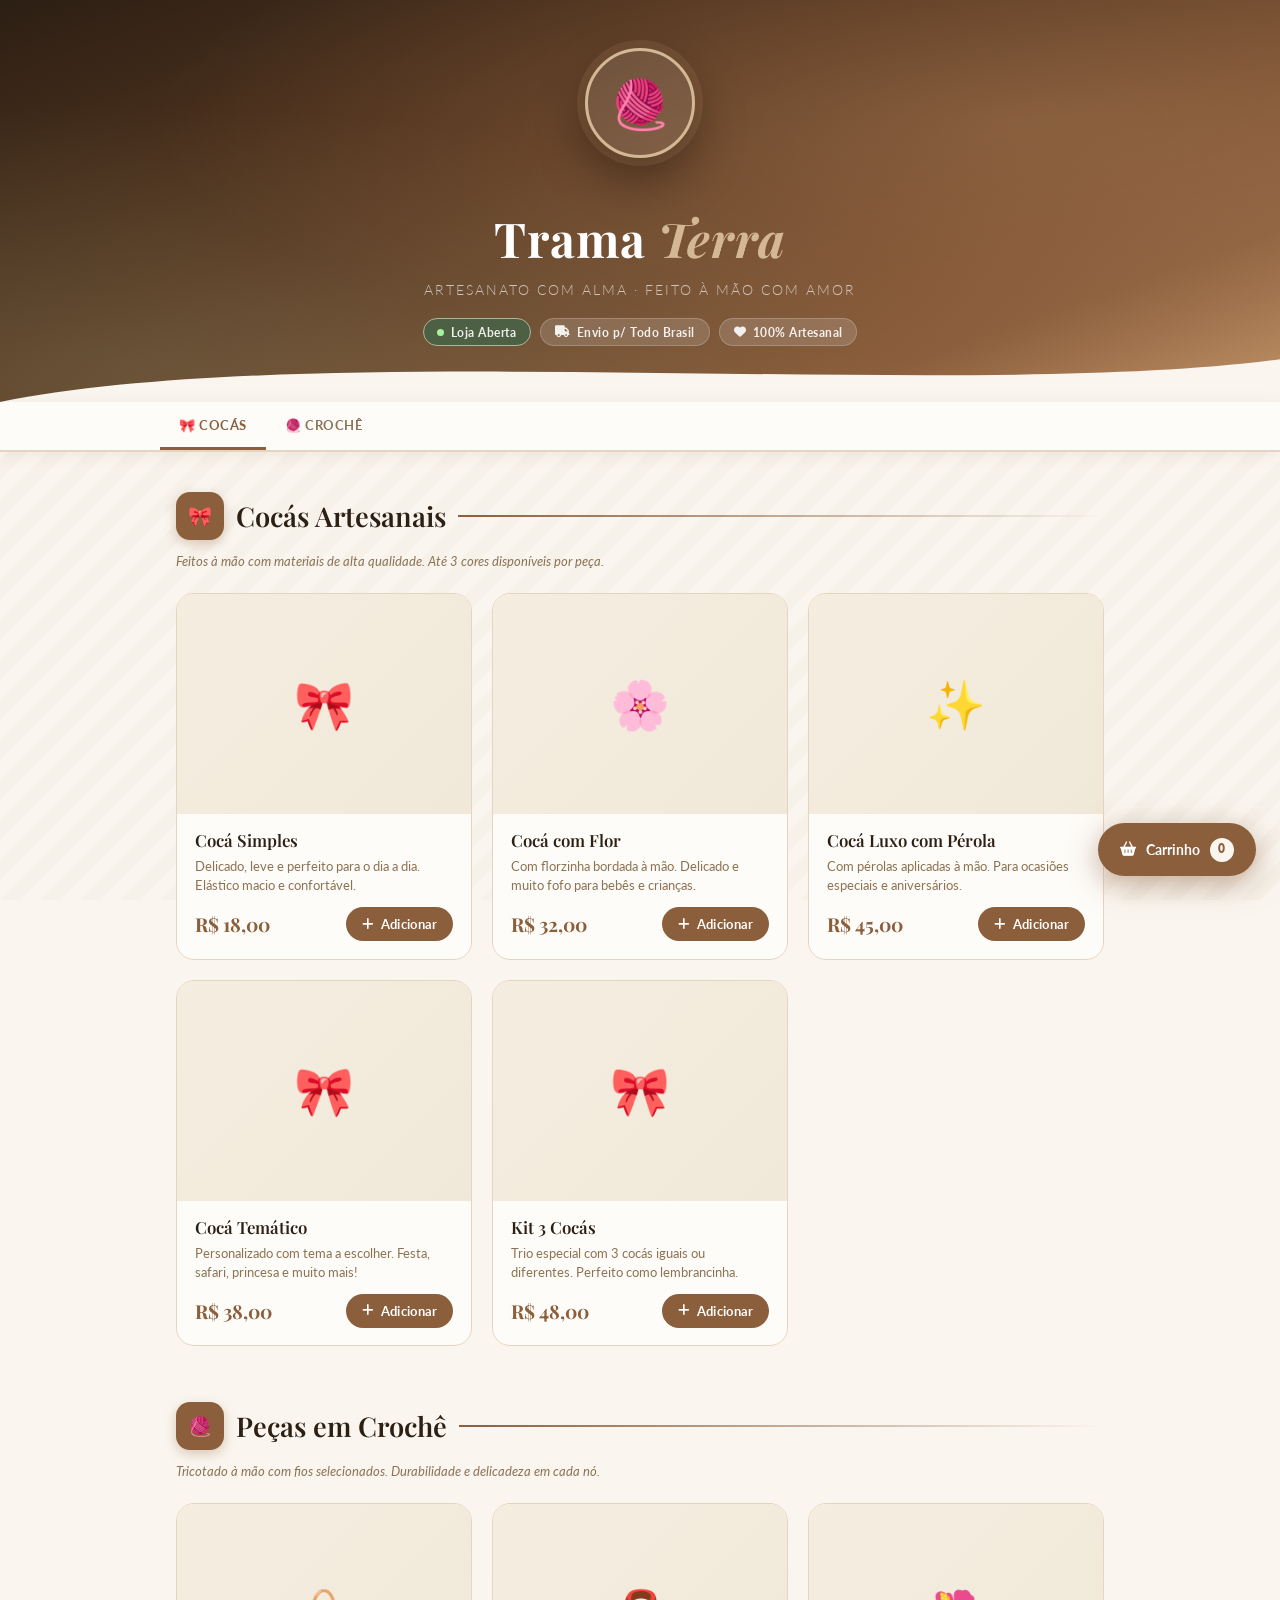
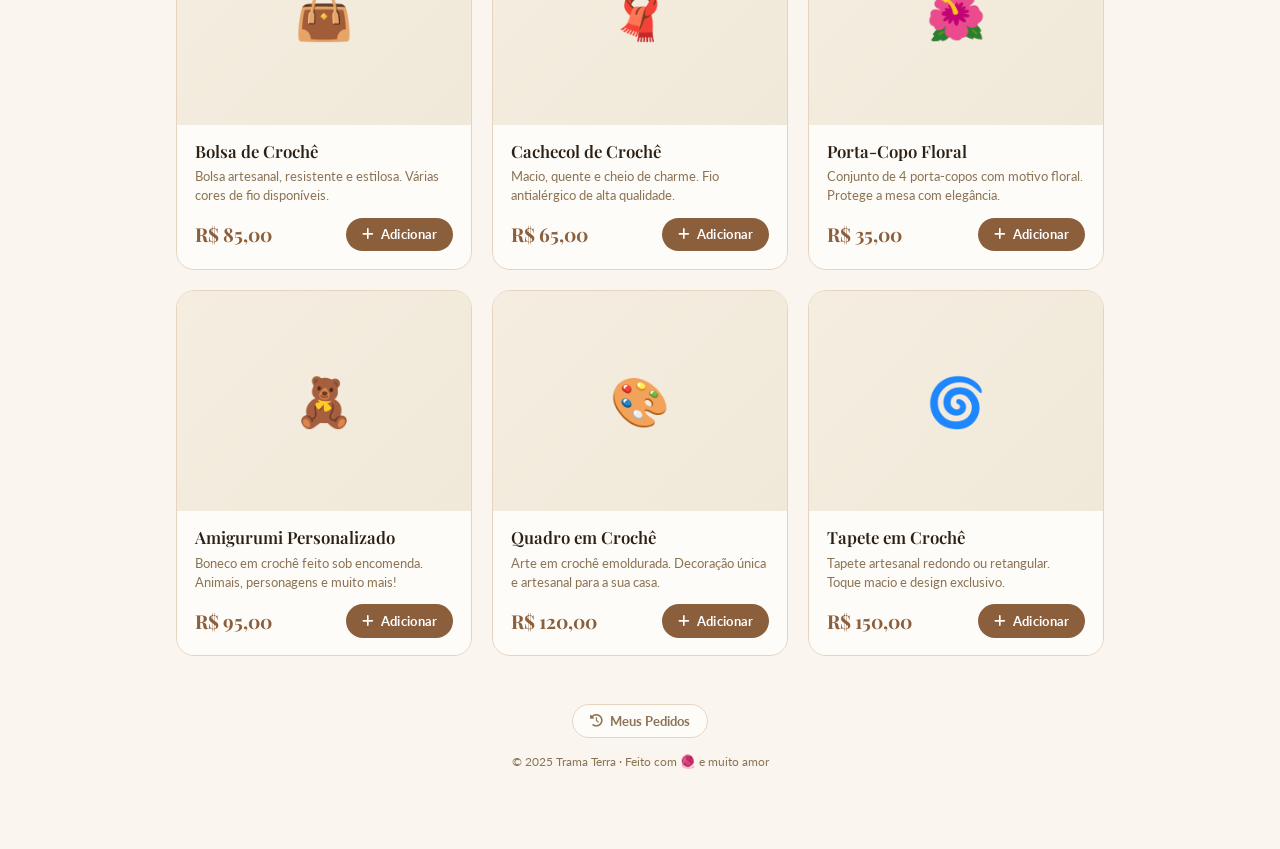
==== index.html @ af59723e "version 1.1" ====
<!doctype html>
<html lang="pt-BR">
  <head>
    <meta charset="UTF-8" />
    <meta name="viewport" content="width=device-width, initial-scale=1.0" />
    <title>Trama Terra – Artesanato com Alma</title>

    <!-- Ícones & Fontes -->
    <link rel="stylesheet" href="https://cdnjs.cloudflare.com/ajax/libs/font-awesome/6.0.0-beta3/css/all.min.css" crossorigin="anonymous" />
    <link rel="preconnect" href="https://fonts.googleapis.com" />
    <link rel="preconnect" href="https://fonts.gstatic.com" crossorigin />
    <link href="https://fonts.googleapis.com/css2?family=Playfair+Display:ital,wght@0,400;0,600;0,700;1,400&family=Lato:wght@300;400;700&display=swap" rel="stylesheet" />

    <!-- Estilos da loja -->
    <link rel="stylesheet" href="style.css" />
  </head>
  <body>

    <!-- ═══════════════ HEADER ═══════════════ -->
    <header class="site-header">
      <div class="header-inner">
        <div class="logo-wrap">🧶</div>
        <h1 class="header-title">Trama <span>Terra</span></h1>
        <p class="header-subtitle">Artesanato com Alma · Feito à Mão com Amor</p>
        <div class="header-badges">
          <span class="badge-pill open"><span class="status-dot"></span> Loja Aberta</span>
          <span class="badge-pill"><i class="fas fa-truck"></i> Envio p/ Todo Brasil</span>
          <span class="badge-pill"><i class="fas fa-heart"></i> 100% Artesanal</span>
        </div>
      </div>
    </header>

    <!-- ═══════════════ NAV DE CATEGORIAS ═══════════════ -->
    <nav class="cat-nav">
      <div class="cat-nav-inner">
        <button class="cat-tab active" onclick="scrollToSection('cocas')">🎀 Cocás</button>
        <button class="cat-tab"        onclick="scrollToSection('crochet')">🧶 Crochê</button>
      </div>
    </nav>

    <!-- ═══════════════ MENU PRINCIPAL ═══════════════ -->
    <main id="menu">

      <!-- ── COCÁS ARTESANAIS ── -->
      <section class="menu-section" id="cocas">
        <div class="section-header">
          <div class="section-icon">🎀</div>
          <h2 class="section-title">Cocás Artesanais</h2>
          <hr class="section-divider" />
        </div>
        <p class="section-desc">Feitos à mão com materiais de alta qualidade. Até 3 cores disponíveis por peça.</p>

        <div class="products-grid">

          <div class="product-card">
            <div class="product-img-placeholder">🎀</div>
            <div class="product-body">
              <h3 class="product-name">Cocá Simples</h3>
              <p class="product-desc">Delicado, leve e perfeito para o dia a dia. Elástico macio e confortável.</p>
              <div class="product-footer">
                <span class="product-price">R$ 18,00</span>
                <button class="add-btn add-td-cart-btn"
                  data-name="Cocá Simples" data-price="18.00"
                  data-colors='["Rosa","Azul Bebê","Lilás","Branco","Amarelo","Verde Menta","Coral","Pêssego"]'
                  data-max-colors="2">
                  <i class="fas fa-plus"></i> Adicionar
                </button>
              </div>
            </div>
          </div>

          <div class="product-card">
            <div class="product-img-placeholder">🌸</div>
            <div class="product-body">
              <h3 class="product-name">Cocá com Flor</h3>
              <p class="product-desc">Com florzinha bordada à mão. Delicado e muito fofo para bebês e crianças.</p>
              <div class="product-footer">
                <span class="product-price">R$ 32,00</span>
                <button class="add-btn add-td-cart-btn"
                  data-name="Cocá com Flor" data-price="32.00"
                  data-colors='["Rosa","Branco","Lilás","Azul Claro","Pêssego","Coral"]'
                  data-max-colors="2">
                  <i class="fas fa-plus"></i> Adicionar
                </button>
              </div>
            </div>
          </div>

          <div class="product-card">
            <div class="product-img-placeholder">✨</div>
            <div class="product-body">
              <h3 class="product-name">Cocá Luxo com Pérola</h3>
              <p class="product-desc">Com pérolas aplicadas à mão. Para ocasiões especiais e aniversários.</p>
              <div class="product-footer">
                <span class="product-price">R$ 45,00</span>
                <button class="add-btn add-td-cart-btn"
                  data-name="Cocá Luxo com Pérola" data-price="45.00"
                  data-colors='["Branco","Champagne","Rosa Antigo","Nude"]'
                  data-max-colors="1">
                  <i class="fas fa-plus"></i> Adicionar
                </button>
              </div>
            </div>
          </div>

          <div class="product-card">
            <div class="product-img-placeholder">🎀</div>
            <div class="product-body">
              <h3 class="product-name">Cocá Temático</h3>
              <p class="product-desc">Personalizado com tema a escolher. Festa, safari, princesa e muito mais!</p>
              <div class="product-footer">
                <span class="product-price">R$ 38,00</span>
                <button class="add-btn add-td-cart-btn"
                  data-name="Cocá Temático" data-price="38.00"
                  data-colors='["Rosa","Azul","Verde","Vermelho","Amarelo","Roxo"]'
                  data-max-colors="3">
                  <i class="fas fa-plus"></i> Adicionar
                </button>
              </div>
            </div>
          </div>

          <div class="product-card">
            <div class="product-img-placeholder">🎀</div>
            <div class="product-body">
              <h3 class="product-name">Kit 3 Cocás</h3>
              <p class="product-desc">Trio especial com 3 cocás iguais ou diferentes. Perfeito como lembrancinha.</p>
              <div class="product-footer">
                <span class="product-price">R$ 48,00</span>
                <button class="add-btn add-td-cart-btn"
                  data-name="Kit 3 Cocás" data-price="48.00"
                  data-colors='["Rosa","Azul Bebê","Lilás","Branco","Amarelo","Verde"]'
                  data-max-colors="3">
                  <i class="fas fa-plus"></i> Adicionar
                </button>
              </div>
            </div>
          </div>

        </div>
      </section>

      <!-- ── PEÇAS EM CROCHÊ ── -->
      <section class="menu-section" id="crochet">
        <div class="section-header">
          <div class="section-icon">🧶</div>
          <h2 class="section-title">Peças em Crochê</h2>
          <hr class="section-divider" />
        </div>
        <p class="section-desc">Tricotado à mão com fios selecionados. Durabilidade e delicadeza em cada nó.</p>

        <div class="products-grid">

          <div class="product-card">
            <div class="product-img-placeholder">👜</div>
            <div class="product-body">
              <h3 class="product-name">Bolsa de Crochê</h3>
              <p class="product-desc">Bolsa artesanal, resistente e estilosa. Várias cores de fio disponíveis.</p>
              <div class="product-footer">
                <span class="product-price">R$ 85,00</span>
                <button class="add-btn add-td-cart-btn"
                  data-name="Bolsa de Crochê" data-price="85.00"
                  data-colors='["Natural","Terracota","Azul Jeans","Preto","Branco","Caramelo"]'
                  data-max-colors="2">
                  <i class="fas fa-plus"></i> Adicionar
                </button>
              </div>
            </div>
          </div>

          <div class="product-card">
            <div class="product-img-placeholder">🧣</div>
            <div class="product-body">
              <h3 class="product-name">Cachecol de Crochê</h3>
              <p class="product-desc">Macio, quente e cheio de charme. Fio antialérgico de alta qualidade.</p>
              <div class="product-footer">
                <span class="product-price">R$ 65,00</span>
                <button class="add-btn add-td-cart-btn"
                  data-name="Cachecol de Crochê" data-price="65.00"
                  data-colors='["Cinza","Vinho","Caramelo","Azul Marinho","Creme","Verde Militar"]'
                  data-max-colors="2">
                  <i class="fas fa-plus"></i> Adicionar
                </button>
              </div>
            </div>
          </div>

          <div class="product-card">
            <div class="product-img-placeholder">🌺</div>
            <div class="product-body">
              <h3 class="product-name">Porta-Copo Floral</h3>
              <p class="product-desc">Conjunto de 4 porta-copos com motivo floral. Protege a mesa com elegância.</p>
              <div class="product-footer">
                <span class="product-price">R$ 35,00</span>
                <button class="add-btn add-td-cart-btn"
                  data-name="Porta-Copo Floral (jg 4)" data-price="35.00"
                  data-colors='["Branco","Creme","Rosa","Azul Claro","Verde Sage"]'
                  data-max-colors="2">
                  <i class="fas fa-plus"></i> Adicionar
                </button>
              </div>
            </div>
          </div>

          <div class="product-card">
            <div class="product-img-placeholder">🧸</div>
            <div class="product-body">
              <h3 class="product-name">Amigurumi Personalizado</h3>
              <p class="product-desc">Boneco em crochê feito sob encomenda. Animais, personagens e muito mais!</p>
              <div class="product-footer">
                <span class="product-price">R$ 95,00</span>
                <button class="add-btn add-td-cart-btn"
                  data-name="Amigurumi Personalizado" data-price="95.00"
                  data-colors='["Bege","Marrom","Cinza","Branco","Colorido","Rosa"]'
                  data-max-colors="3">
                  <i class="fas fa-plus"></i> Adicionar
                </button>
              </div>
            </div>
          </div>

          <div class="product-card">
            <div class="product-img-placeholder">🎨</div>
            <div class="product-body">
              <h3 class="product-name">Quadro em Crochê</h3>
              <p class="product-desc">Arte em crochê emoldurada. Decoração única e artesanal para a sua casa.</p>
              <div class="product-footer">
                <span class="product-price">R$ 120,00</span>
                <button class="add-btn add-td-cart-btn"
                  data-name="Quadro em Crochê" data-price="120.00"
                  data-colors='["Neutros","Terrosos","Azuis","Rosas","Colorido"]'
                  data-max-colors="3">
                  <i class="fas fa-plus"></i> Adicionar
                </button>
              </div>
            </div>
          </div>

          <div class="product-card">
            <div class="product-img-placeholder">🌀</div>
            <div class="product-body">
              <h3 class="product-name">Tapete em Crochê</h3>
              <p class="product-desc">Tapete artesanal redondo ou retangular. Toque macio e design exclusivo.</p>
              <div class="product-footer">
                <span class="product-price">R$ 150,00</span>
                <button class="add-btn add-td-cart-btn"
                  data-name="Tapete em Crochê" data-price="150.00"
                  data-colors='["Natural/Creme","Terracota/Creme","Preto/Branco","Azul/Branco","Rosa/Branco"]'
                  data-max-colors="2">
                  <i class="fas fa-plus"></i> Adicionar
                </button>
              </div>
            </div>
          </div>

        </div>
      </section>

    </main>

    <!-- ═══════════════ FOOTER ═══════════════ -->
    <footer class="site-footer">
      <button class="footer-history-btn" onclick="openHistoryModal()">
        <i class="fas fa-history"></i> Meus Pedidos
      </button>
      <br />
      <span>© 2025 Trama Terra · Feito com 🧶 e muito amor</span>
    </footer>

    <!-- ═══════════════ BOTÃO FLUTUANTE DO CARRINHO ═══════════════ -->
    <button class="cart-fab" id="cart-btn">
      <i class="fas fa-shopping-basket"></i>
      <span>Carrinho</span>
      <span class="cart-badge" id="cart-count">0</span>
    </button>

    <!-- ═══════════════ MODAL – SELEÇÃO DE CORES ═══════════════ -->
    <div class="modal-overlay" id="color-modal">
      <div class="modal-sheet" style="max-width:440px">
        <div class="modal-header">
          <h2 class="modal-title">Escolha as Cores</h2>
          <button class="modal-close" id="color-modal-close"><i class="fas fa-times"></i></button>
        </div>
        <div class="color-modal-body">
          <div class="color-product-preview">
            <span class="preview-icon" id="color-product-icon">🎀</span>
            <div>
              <div class="preview-name"  id="color-product-name">Produto</div>
              <div class="preview-price" id="color-product-price">R$ 0,00</div>
            </div>
          </div>
          <div class="color-section-label" id="color-max-label">Selecione até 1 cor</div>
          <div class="color-chips-wrap" id="color-chips"></div>
          <div class="color-selected-hint" id="color-selected-hint">Nenhuma cor selecionada</div>
          <div class="color-section-label" style="margin-top:0.5rem">Observações (opcional)</div>
          <textarea class="obs-textarea" id="color-obs"
            placeholder="Ex: Tamanho P, nome bordado, urgência, tema específico..."></textarea>
          <div class="color-modal-actions">
            <button class="btn-cancel" id="color-cancel-btn">Cancelar</button>
            <button class="btn-confirm" id="color-confirm-btn">
              <i class="fas fa-basket-shopping"></i> Adicionar
            </button>
          </div>
        </div>
      </div>
    </div>

    <!-- ═══════════════ MODAL – CARRINHO ═══════════════ -->
    <div class="modal-overlay" id="cart-modal">
      <div class="modal-sheet" style="max-width:520px">
        <div class="modal-header">
          <h2 class="modal-title">
            🧺 Meu Carrinho
            <span id="cart-count-modal" style="font-size:0.85rem;color:var(--text-muted);font-family:'Lato',sans-serif;">0 itens</span>
          </h2>
          <button class="modal-close" id="close-modal-btn"><i class="fas fa-times"></i></button>
        </div>
        <div class="cart-body">
          <div id="cart-items"></div>

          <div class="cart-total-row">
            <span class="cart-total-label">Total</span>
            <span class="cart-total-value" id="cart-total">R$ 0,00</span>
          </div>

          <!-- Dados do Cliente -->
          <div class="form-section">
            <div class="form-section-title">Seus Dados</div>
            <input type="text"  class="form-input" id="customer-name"  placeholder="Nome completo" />
            <p class="form-warn" id="customer-name-warn"><i class="fas fa-exclamation-circle"></i> Digite seu nome</p>
            <div class="form-row">
              <input type="tel"   class="form-input" id="customer-phone" placeholder="WhatsApp / Celular" style="margin-bottom:0" />
              <input type="email" class="form-input" id="customer-email" placeholder="E-mail"             style="margin-bottom:0" />
            </div>
            <p class="form-warn" id="customer-phone-warn"><i class="fas fa-exclamation-circle"></i> Digite seu WhatsApp</p>
          </div>

          <!-- Entrega -->
          <div class="form-section">
            <div class="form-section-title">Entrega</div>
            <div class="shipping-opts">
              <div class="ship-opt selected" id="ship-correios" onclick="selectShipping('correios')">
                <span class="ship-icon">📦</span>Correios
              </div>
              <div class="ship-opt" id="ship-motoboy" onclick="selectShipping('motoboy')">
                <span class="ship-icon">🛵</span>Motoboy Local
              </div>
              <div class="ship-opt" id="ship-retirada" onclick="selectShipping('retirada')">
                <span class="ship-icon">🏡</span>Retirar
              </div>
            </div>

            <div id="address-block">
              <input type="text" class="form-input" id="cep-input" placeholder="CEP (ex: 77000-000)"
                style="margin-bottom:0.5rem" oninput="formatCEP(this)" />
              <p class="form-warn" id="cep-warn"><i class="fas fa-exclamation-circle"></i> Digite seu CEP</p>
              <input type="text" class="form-input" id="address-street" placeholder="Rua / Avenida" style="margin-bottom:0.5rem" />
              <div class="form-row" style="margin-bottom:0.5rem">
                <input type="text" class="form-input" id="address-num"  placeholder="Número"      style="margin-bottom:0" />
                <input type="text" class="form-input" id="address-comp" placeholder="Complemento" style="margin-bottom:0" />
              </div>
              <input type="text" class="form-input" id="address-bairro" placeholder="Bairro" style="margin-bottom:0.5rem" />
              <div class="form-row">
                <input type="text" class="form-input" id="address-city"  placeholder="Cidade"      style="margin-bottom:0" />
                <input type="text" class="form-input" id="address-state" placeholder="Estado (UF)" style="margin-bottom:0" maxlength="2" />
              </div>
              <p class="form-warn" id="address-warn"><i class="fas fa-exclamation-circle"></i> Preencha o endereço completo</p>
            </div>
          </div>

          <!-- Pagamento -->
          <div class="form-section">
            <div class="form-section-title">Pagamento</div>
            <div class="pay-opts">
              <div class="pay-opt selected" id="btn-pix"      onclick="selectPayment('pix')">💠 Pix</div>
              <div class="pay-opt"          id="btn-cartao"   onclick="selectPayment('cartao')">💳 Cartão</div>
              <div class="pay-opt"          id="btn-deposito" onclick="selectPayment('deposito')">🏦 Depósito</div>
            </div>
            <div id="change-area" style="display:none">
              <input type="number" class="form-input" id="change-value" placeholder="Valor que vai pagar (para troco)" min="0" step="0.01" />
              <div class="change-info-msg" id="change-info"></div>
            </div>
          </div>

          <button class="checkout-btn" id="checkout-btn">
            <i class="fab fa-whatsapp" style="font-size:1.2rem"></i> Finalizar pelo WhatsApp
          </button>
        </div>
      </div>
    </div>

    <!-- ═══════════════ MODAL – HISTÓRICO DE PEDIDOS ═══════════════ -->
    <div class="modal-overlay" id="history-modal">
      <div class="modal-sheet" style="max-width:520px">
        <div class="modal-header">
          <h2 class="modal-title">📋 Meus Pedidos</h2>
          <button class="modal-close" id="history-modal-close"><i class="fas fa-times"></i></button>
        </div>
        <div class="history-body">
          <div id="history-list"></div>
          <button class="history-clear-btn" onclick="clearHistory()">
            <i class="fas fa-trash-alt"></i> Limpar Histórico
          </button>
        </div>
      </div>
    </div>

    <!-- Script da loja -->
    <script src="script.js"></script>
  </body>
</html>
---- style.css ----
/* ══════════════════════════════════════════════════════════════
   TRAMA TERRA – Artesanato com Alma
   style.css – Todos os estilos da loja
   ══════════════════════════════════════════════════════════════ */

/* ─── VARIÁVEIS ──────────────────────────────────────────────── */
:root {
  --terra: #8b5e3c;
  --terra-dark: #6b4328;
  --terra-light: #c4956a;
  --cream: #faf6ef;
  --cream-dark: #f0e8d8;
  --sage: #7a8c6e;
  --sage-light: #a8b89a;
  --moss: #4e6043;
  --sand: #d4b896;
  --warm-white: #fefcf8;
  --text: #2c1f14;
  --text-muted: #8b7355;
  --border: #e5d5c0;
  --surface: #fefcf8;
  --surface2: #f5ede0;
  --green: #4e6043;
  --green-dark: #3a4c30;
}

/* ─── RESET ───────────────────────────────────────────────────── */
*, *::before, *::after { box-sizing: border-box; }

body {
  font-family: "Lato", sans-serif;
  background: var(--cream);
  color: var(--text);
  margin: 0;
  padding: 0;
}

/* ─── TEXTURE OVERLAY ─────────────────────────────────────────── */
body::before {
  content: "";
  position: fixed;
  inset: 0;
  background-image: url("data:image/svg+xml,%3Csvg width='40' height='40' viewBox='0 0 40 40' xmlns='http://www.w3.org/2000/svg'%3E%3Cg fill='%238B5E3C' fill-opacity='0.03'%3E%3Cpath d='M0 40L40 0H20L0 20M40 40V20L20 40'/%3E%3C/g%3E%3C/svg%3E");
  pointer-events: none;
  z-index: 0;
}

/* ─── HEADER ──────────────────────────────────────────────────── */
.site-header {
  background: linear-gradient(160deg, #2c1f14 0%, #5a3820 40%, #8b5e3c 80%, #c4956a 100%);
  padding: 0;
  position: relative;
  overflow: hidden;
}
.site-header::before {
  content: "";
  position: absolute;
  inset: 0;
  background:
    radial-gradient(ellipse at 80% 30%, rgba(196, 149, 106, 0.3) 0%, transparent 60%),
    radial-gradient(ellipse at 10% 90%, rgba(122, 140, 110, 0.25) 0%, transparent 50%);
}
.site-header::after {
  content: "";
  position: absolute;
  bottom: 0;
  left: 0;
  right: 0;
  height: 60px;
  background: url("data:image/svg+xml,%3Csvg viewBox='0 0 1200 60' xmlns='http://www.w3.org/2000/svg'%3E%3Cpath d='M0,60 C300,0 900,60 1200,20 L1200,60 Z' fill='%23FAF6EF'/%3E%3C/svg%3E") no-repeat bottom;
  background-size: cover;
}
.header-inner {
  position: relative;
  z-index: 2;
  display: flex;
  flex-direction: column;
  align-items: center;
  justify-content: center;
  padding: 3rem 1.5rem 3.5rem;
  text-align: center;
}
.logo-wrap {
  width: 110px;
  height: 110px;
  border-radius: 50%;
  border: 3px solid var(--sand);
  background: rgba(255, 255, 255, 0.1);
  backdrop-filter: blur(4px);
  display: flex;
  align-items: center;
  justify-content: center;
  box-shadow: 0 0 0 8px rgba(196, 149, 106, 0.15), 0 20px 50px rgba(0, 0, 0, 0.4);
  margin-bottom: 1.5rem;
  font-size: 3rem;
  transition: transform 0.4s ease;
  cursor: default;
}
.logo-wrap:hover { transform: scale(1.06) rotate(-3deg); }

.header-title {
  font-family: "Playfair Display", serif;
  font-size: 3rem;
  font-weight: 700;
  color: #fff;
  letter-spacing: 1px;
  line-height: 1;
  margin-bottom: 0.4rem;
}
.header-title span { color: var(--sand); font-style: italic; }

.header-subtitle {
  color: rgba(255, 255, 255, 0.65);
  font-size: 0.85rem;
  font-weight: 300;
  letter-spacing: 2px;
  text-transform: uppercase;
  margin-bottom: 1.25rem;
}
.header-badges { display: flex; gap: 0.6rem; flex-wrap: wrap; justify-content: center; }
.badge-pill {
  display: inline-flex;
  align-items: center;
  gap: 0.4rem;
  padding: 0.35rem 0.85rem;
  border-radius: 999px;
  font-size: 0.75rem;
  font-weight: 700;
  letter-spacing: 0.5px;
  background: rgba(255, 255, 255, 0.15);
  color: rgba(255, 255, 255, 0.9);
  border: 1px solid rgba(255, 255, 255, 0.2);
  backdrop-filter: blur(4px);
}
.badge-pill.open { background: var(--moss); border-color: var(--sage-light); }
.status-dot {
  width: 7px; height: 7px;
  border-radius: 50%;
  background: #a8f0a0;
  animation: pulse 1.5s infinite;
}
@keyframes pulse {
  0%, 100% { opacity: 1; transform: scale(1); }
  50% { opacity: 0.5; transform: scale(1.4); }
}

/* ─── CATEGORY NAV ────────────────────────────────────────────── */
.cat-nav {
  background: var(--surface);
  position: sticky;
  top: 0;
  z-index: 30;
  border-bottom: 2px solid var(--border);
  box-shadow: 0 2px 16px rgba(139, 94, 60, 0.1);
}
.cat-nav-inner {
  display: flex;
  gap: 0;
  max-width: 960px;
  margin: 0 auto;
  overflow-x: auto;
  scrollbar-width: none;
}
.cat-nav-inner::-webkit-scrollbar { display: none; }
.cat-tab {
  flex-shrink: 0;
  padding: 0.9rem 1.2rem;
  border: none;
  background: none;
  cursor: pointer;
  font-family: "Lato", sans-serif;
  font-size: 0.82rem;
  font-weight: 700;
  color: var(--text-muted);
  display: flex;
  align-items: center;
  gap: 0.4rem;
  border-bottom: 3px solid transparent;
  transition: all 0.2s;
  white-space: nowrap;
  letter-spacing: 0.5px;
  text-transform: uppercase;
}
.cat-tab:hover { color: var(--terra); }
.cat-tab.active { color: var(--terra); border-bottom-color: var(--terra); }

/* ─── MENU SECTIONS ───────────────────────────────────────────── */
.menu-section {
  padding: 2.5rem 1rem 1rem;
  max-width: 960px;
  margin: 0 auto;
  position: relative;
  z-index: 1;
}
.section-header {
  display: flex;
  align-items: center;
  gap: 0.75rem;
  margin-bottom: 2rem;
}
.section-icon {
  width: 48px; height: 48px;
  border-radius: 14px;
  background: var(--terra);
  color: #fff;
  display: flex;
  align-items: center;
  justify-content: center;
  font-size: 1.2rem;
  flex-shrink: 0;
  box-shadow: 0 4px 12px rgba(139, 94, 60, 0.3);
}
.section-title {
  font-family: "Playfair Display", serif;
  font-size: 1.7rem;
  font-weight: 600;
  color: var(--text);
  margin: 0;
}
.section-divider {
  flex: 1;
  height: 2px;
  background: linear-gradient(to right, var(--terra), transparent);
  border: none;
  margin: 0;
}

/* ─── PRODUCT GRID ────────────────────────────────────────────── */
.products-grid {
  display: grid;
  grid-template-columns: 1fr;
  gap: 1.25rem;
}
@media (min-width: 600px) {
  .products-grid { grid-template-columns: repeat(2, 1fr); }
}
@media (min-width: 900px) {
  .products-grid { grid-template-columns: repeat(3, 1fr); }
}

/* ─── PRODUCT CARD ────────────────────────────────────────────── */
.product-card {
  background: var(--surface);
  border-radius: 18px;
  overflow: hidden;
  border: 1.5px solid var(--border);
  transition: all 0.3s cubic-bezier(0.34, 1.56, 0.64, 1);
  position: relative;
}
.product-card:hover {
  transform: translateY(-4px);
  box-shadow: 0 16px 40px rgba(139, 94, 60, 0.15);
  border-color: var(--terra-light);
}
.product-img {
  width: 100%;
  aspect-ratio: 4/3;
  object-fit: cover;
  display: block;
  background: var(--surface2);
}
.product-img-placeholder {
  width: 100%;
  aspect-ratio: 4/3;
  background: linear-gradient(135deg, var(--surface2) 0%, var(--cream-dark) 100%);
  display: flex;
  align-items: center;
  justify-content: center;
  font-size: 3rem;
  color: var(--sand);
}
.product-body { padding: 1rem 1.1rem 1.1rem; }
.product-name {
  font-family: "Playfair Display", serif;
  font-size: 1.05rem;
  font-weight: 600;
  color: var(--text);
  margin: 0 0 0.3rem;
  line-height: 1.3;
}
.product-desc {
  font-size: 0.8rem;
  color: var(--text-muted);
  margin: 0 0 0.75rem;
  line-height: 1.5;
}
.product-footer {
  display: flex;
  align-items: center;
  justify-content: space-between;
  gap: 0.5rem;
  margin-top: 0.5rem;
}
.product-price {
  font-family: "Playfair Display", serif;
  font-size: 1.2rem;
  font-weight: 700;
  color: var(--terra);
}
.add-btn {
  display: flex;
  align-items: center;
  gap: 0.4rem;
  padding: 0.55rem 1rem;
  background: var(--terra);
  color: #fff;
  border: none;
  border-radius: 999px;
  font-family: "Lato", sans-serif;
  font-size: 0.82rem;
  font-weight: 700;
  cursor: pointer;
  transition: all 0.2s;
  letter-spacing: 0.3px;
}
.add-btn:hover { background: var(--terra-dark); transform: scale(1.05); }
.add-btn:active { transform: scale(0.97); }

/* ─── FLOATING CART ───────────────────────────────────────────── */
.cart-fab {
  position: fixed;
  bottom: 1.5rem;
  right: 1.5rem;
  z-index: 40;
  background: var(--terra);
  color: #fff;
  border: none;
  border-radius: 999px;
  padding: 0.9rem 1.4rem;
  display: flex;
  align-items: center;
  gap: 0.6rem;
  font-family: "Lato", sans-serif;
  font-size: 0.9rem;
  font-weight: 700;
  cursor: pointer;
  box-shadow: 0 8px 30px rgba(139, 94, 60, 0.5);
  transition: all 0.25s;
}
.cart-fab:hover {
  background: var(--terra-dark);
  transform: translateY(-2px);
  box-shadow: 0 12px 36px rgba(139, 94, 60, 0.6);
}
.cart-fab .cart-badge {
  background: var(--cream);
  color: var(--terra);
  border-radius: 50%;
  width: 24px; height: 24px;
  display: flex;
  align-items: center;
  justify-content: center;
  font-size: 0.78rem;
  font-weight: 800;
  line-height: 1;
}
.cart-fab.bounce { animation: cartBounce 0.4s ease; }
@keyframes cartBounce {
  0%, 100% { transform: translateY(0); }
  40% { transform: translateY(-10px); }
}

/* ─── MODAL BASE ──────────────────────────────────────────────── */
.modal-overlay {
  display: none;
  position: fixed;
  inset: 0;
  background: rgba(44, 31, 20, 0.7);
  backdrop-filter: blur(4px);
  z-index: 50;
  align-items: flex-end;
  justify-content: center;
  padding: 0;
}
.modal-overlay.active { display: flex; }
@media (min-width: 600px) {
  .modal-overlay { align-items: center; padding: 1rem; }
}
.modal-sheet {
  background: var(--surface);
  border-radius: 24px 24px 0 0;
  width: 100%;
  max-height: 92vh;
  overflow-y: auto;
  scrollbar-width: thin;
  scrollbar-color: var(--border) transparent;
}
@media (min-width: 600px) {
  .modal-sheet { border-radius: 24px; max-width: 480px; max-height: 90vh; }
}
.modal-sheet::-webkit-scrollbar { width: 5px; }
.modal-sheet::-webkit-scrollbar-thumb { background: var(--border); border-radius: 3px; }

.modal-header {
  display: flex;
  align-items: center;
  justify-content: space-between;
  padding: 1.25rem 1.5rem 1rem;
  border-bottom: 1.5px solid var(--border);
  position: sticky;
  top: 0;
  background: var(--surface);
  z-index: 2;
}
.modal-title {
  font-family: "Playfair Display", serif;
  font-size: 1.2rem;
  font-weight: 600;
  color: var(--text);
  margin: 0;
}
.modal-close {
  width: 36px; height: 36px;
  border-radius: 50%;
  background: var(--surface2);
  border: none;
  cursor: pointer;
  display: flex;
  align-items: center;
  justify-content: center;
  color: var(--text-muted);
  font-size: 1rem;
  transition: all 0.2s;
}
.modal-close:hover { background: var(--border); color: var(--text); }

/* ─── COLOR MODAL ─────────────────────────────────────────────── */
.color-modal-body { padding: 1.5rem; }
.color-product-preview {
  background: var(--surface2);
  border-radius: 14px;
  padding: 1rem 1.25rem;
  margin-bottom: 1.5rem;
  display: flex;
  align-items: center;
  gap: 0.75rem;
  border: 1.5px solid var(--border);
}
.color-product-preview .preview-icon { font-size: 2rem; }
.color-product-preview .preview-name {
  font-family: "Playfair Display", serif;
  font-size: 1rem;
  font-weight: 600;
  color: var(--text);
}
.color-product-preview .preview-price { font-size: 0.85rem; color: var(--text-muted); }
.color-section-label {
  font-size: 0.78rem;
  font-weight: 700;
  text-transform: uppercase;
  letter-spacing: 0.8px;
  color: var(--text-muted);
  margin-bottom: 0.75rem;
}
.color-chips-wrap { display: flex; flex-wrap: wrap; gap: 0.5rem; margin-bottom: 0.75rem; }
.color-chip {
  display: inline-flex;
  align-items: center;
  gap: 0.4rem;
  padding: 0.4rem 0.85rem;
  border-radius: 999px;
  border: 2px solid var(--border);
  background: var(--surface);
  cursor: pointer;
  font-size: 0.8rem;
  font-weight: 700;
  color: var(--text-muted);
  transition: all 0.18s;
}
.color-chip .chip-dot {
  width: 12px; height: 12px;
  border-radius: 50%;
  border: 1.5px solid rgba(0,0,0,0.12);
  flex-shrink: 0;
}
.color-chip.selected {
  border-color: var(--terra);
  background: var(--cream-dark);
  color: var(--terra);
}
.color-chip.disabled { opacity: 0.4; cursor: not-allowed; }
.color-selected-hint {
  font-size: 0.78rem;
  color: var(--text-muted);
  margin-bottom: 1.25rem;
  font-style: italic;
}
.obs-textarea {
  width: 100%;
  border: 1.5px solid var(--border);
  border-radius: 12px;
  padding: 0.75rem 1rem;
  font-family: "Lato", sans-serif;
  font-size: 0.88rem;
  color: var(--text);
  background: var(--surface);
  resize: none;
  min-height: 80px;
  margin-top: 0.5rem;
  transition: border-color 0.2s;
}
.obs-textarea:focus { outline: none; border-color: var(--terra); }
.color-modal-actions { display: flex; gap: 0.75rem; margin-top: 1.5rem; }
.btn-cancel {
  flex: 1;
  padding: 0.85rem;
  border: 2px solid var(--border);
  border-radius: 14px;
  background: transparent;
  color: var(--text-muted);
  font-family: "Lato", sans-serif;
  font-size: 0.9rem;
  font-weight: 700;
  cursor: pointer;
  transition: all 0.2s;
}
.btn-cancel:hover { border-color: var(--text-muted); }
.btn-confirm {
  flex: 2;
  padding: 0.85rem;
  border: none;
  border-radius: 14px;
  background: var(--terra);
  color: #fff;
  font-family: "Lato", sans-serif;
  font-size: 0.9rem;
  font-weight: 700;
  cursor: pointer;
  transition: all 0.2s;
}
.btn-confirm:hover { background: var(--terra-dark); }

/* ─── CART MODAL ──────────────────────────────────────────────── */
.cart-body { padding: 1rem 1.25rem; }
.empty-cart { text-align: center; padding: 3rem 1rem; color: var(--text-muted); }
.empty-cart i { font-size: 3rem; margin-bottom: 1rem; opacity: 0.4; }
.cart-item-card {
  display: flex;
  align-items: flex-start;
  gap: 0.75rem;
  padding: 1rem 0;
  border-bottom: 1px solid var(--border);
}
.cart-item-card:last-child { border-bottom: none; }
.cart-item-info { flex: 1; }
.cart-item-name {
  font-family: "Playfair Display", serif;
  font-size: 0.95rem;
  font-weight: 600;
  color: var(--text);
  margin: 0 0 0.2rem;
}
.cart-item-unit { font-size: 0.78rem; color: var(--text-muted); margin: 0 0 0.15rem; }
.cart-item-color { font-size: 0.78rem; color: var(--terra); font-weight: 700; margin: 0.1rem 0; }
.cart-item-obs { font-size: 0.75rem; color: var(--text-muted); font-style: italic; }
.cart-item-controls { display: flex; align-items: center; gap: 0.5rem; }
.qty-btn {
  width: 30px; height: 30px;
  border-radius: 50%;
  border: 1.5px solid var(--border);
  background: var(--surface2);
  cursor: pointer;
  font-size: 1.1rem;
  display: flex;
  align-items: center;
  justify-content: center;
  color: var(--text);
  transition: all 0.2s;
  font-weight: 700;
  padding: 0;
}
.qty-btn:hover { background: var(--terra); color: #fff; border-color: var(--terra); }
.qty-num { font-weight: 800; font-size: 0.95rem; min-width: 20px; text-align: center; }
.cart-item-price {
  font-family: "Playfair Display", serif;
  font-weight: 700;
  color: var(--terra);
  font-size: 0.95rem;
  white-space: nowrap;
}
.cart-total-row {
  display: flex;
  justify-content: space-between;
  align-items: center;
  padding: 1rem 0 0;
  border-top: 2px solid var(--border);
  margin-top: 0.5rem;
}
.cart-total-label {
  font-size: 0.85rem;
  font-weight: 700;
  color: var(--text-muted);
  text-transform: uppercase;
  letter-spacing: 0.5px;
}
.cart-total-value {
  font-family: "Playfair Display", serif;
  font-size: 1.5rem;
  font-weight: 700;
  color: var(--terra);
}

/* ─── FORMULÁRIO ──────────────────────────────────────────────── */
.form-section { margin: 1.25rem 0; }
.form-section-title {
  font-size: 0.75rem;
  font-weight: 700;
  text-transform: uppercase;
  letter-spacing: 1px;
  color: var(--text-muted);
  margin-bottom: 0.75rem;
  display: flex;
  align-items: center;
  gap: 0.5rem;
}
.form-section-title::before {
  content: "";
  display: block;
  width: 14px; height: 2px;
  background: var(--terra);
}
.form-input {
  width: 100%;
  padding: 0.8rem 1rem;
  border: 1.5px solid var(--border);
  border-radius: 12px;
  font-family: "Lato", sans-serif;
  font-size: 0.9rem;
  color: var(--text);
  background: var(--surface);
  transition: border-color 0.2s;
  margin-bottom: 0.6rem;
}
.form-input:focus { outline: none; border-color: var(--terra); }
.form-input.input-error { border-color: #e03030; }
.form-row { display: grid; grid-template-columns: 1fr 1fr; gap: 0.6rem; }
.form-warn {
  font-size: 0.78rem;
  color: #e03030;
  margin: -0.3rem 0 0.5rem;
  display: none;
}

/* ─── ENVIO ───────────────────────────────────────────────────── */
.shipping-opts { display: flex; gap: 0.6rem; margin-bottom: 0.75rem; }
.ship-opt {
  flex: 1;
  padding: 0.7rem 0.5rem;
  border-radius: 12px;
  border: 2px solid var(--border);
  background: var(--surface);
  cursor: pointer;
  text-align: center;
  font-size: 0.78rem;
  font-weight: 700;
  color: var(--text-muted);
  transition: all 0.2s;
}
.ship-opt .ship-icon { font-size: 1.3rem; display: block; margin-bottom: 0.3rem; }
.ship-opt.selected { border-color: var(--terra); background: var(--cream-dark); color: var(--terra); }

/* ─── PAGAMENTO ───────────────────────────────────────────────── */
.pay-opts { display: flex; flex-wrap: wrap; gap: 0.5rem; margin-bottom: 0.75rem; }
.pay-opt {
  padding: 0.55rem 0.9rem;
  border-radius: 999px;
  border: 2px solid var(--border);
  background: var(--surface);
  cursor: pointer;
  font-size: 0.8rem;
  font-weight: 700;
  color: var(--text-muted);
  transition: all 0.2s;
}
.pay-opt.selected { border-color: var(--terra); background: var(--cream-dark); color: var(--terra); }

/* ─── CHECKOUT BTN ────────────────────────────────────────────── */
.checkout-btn {
  width: 100%;
  padding: 1.1rem;
  background: linear-gradient(135deg, var(--moss), var(--green-dark));
  color: #fff;
  border: none;
  border-radius: 14px;
  font-family: "Lato", sans-serif;
  font-size: 1rem;
  font-weight: 700;
  cursor: pointer;
  margin-top: 1.25rem;
  transition: all 0.2s;
  display: flex;
  align-items: center;
  justify-content: center;
  gap: 0.5rem;
  box-shadow: 0 4px 20px rgba(78, 96, 67, 0.4);
}
.checkout-btn:hover { opacity: 0.92; transform: translateY(-1px); }
.checkout-btn:active { transform: scale(0.99); }

/* ─── HISTÓRICO MODAL ─────────────────────────────────────────── */
.history-body { padding: 1.25rem; }
.history-empty { text-align: center; padding: 3rem 1rem; color: var(--text-muted); }
.history-empty i { font-size: 2.5rem; margin-bottom: 0.75rem; opacity: 0.35; }
.history-card {
  background: var(--surface2);
  border-radius: 14px;
  border: 1.5px solid var(--border);
  margin-bottom: 1rem;
  overflow: hidden;
}
.history-card-header {
  display: flex;
  justify-content: space-between;
  align-items: flex-start;
  padding: 0.85rem 1rem;
  background: var(--cream-dark);
  border-bottom: 1px solid var(--border);
}
.history-card-date { font-size: 0.75rem; color: var(--text-muted); }
.history-card-total {
  font-family: "Playfair Display", serif;
  font-weight: 700;
  color: var(--terra);
  font-size: 1.1rem;
}
.history-card-body { padding: 0.85rem 1rem; }
.history-item-line {
  display: flex;
  align-items: baseline;
  gap: 0.5rem;
  font-size: 0.82rem;
  margin-bottom: 0.3rem;
}
.history-item-line i { font-size: 0.5rem; color: var(--terra); flex-shrink: 0; position: relative; top: -1px; }
.history-badge-row { display: flex; flex-wrap: wrap; gap: 0.4rem; margin-top: 0.75rem; }
.history-badge {
  padding: 0.25rem 0.6rem;
  border-radius: 999px;
  font-size: 0.72rem;
  font-weight: 700;
  background: rgba(139, 94, 60, 0.1);
  color: var(--terra);
  border: 1px solid rgba(139, 94, 60, 0.2);
}
.history-clear-btn {
  width: 100%;
  padding: 0.75rem;
  margin-top: 0.5rem;
  background: transparent;
  border: 1.5px solid var(--border);
  border-radius: 12px;
  cursor: pointer;
  color: var(--text-muted);
  font-family: "Lato", sans-serif;
  font-size: 0.82rem;
  font-weight: 700;
  transition: all 0.2s;
}
.history-clear-btn:hover { border-color: #e03030; color: #e03030; }

/* ─── FOOTER ──────────────────────────────────────────────────── */
.site-footer {
  text-align: center;
  padding: 2rem 1rem 5rem;
  color: var(--text-muted);
  font-size: 0.78rem;
  position: relative;
  z-index: 1;
}
.site-footer a { color: var(--terra); text-decoration: none; }
.footer-history-btn {
  display: inline-flex;
  align-items: center;
  gap: 0.4rem;
  padding: 0.5rem 1.1rem;
  background: var(--surface);
  border: 1.5px solid var(--border);
  border-radius: 999px;
  cursor: pointer;
  color: var(--text-muted);
  font-family: "Lato", sans-serif;
  font-size: 0.8rem;
  font-weight: 700;
  transition: all 0.2s;
  margin-bottom: 1rem;
}
.footer-history-btn:hover { border-color: var(--terra); color: var(--terra); }

/* ─── AUXILIARES ──────────────────────────────────────────────── */
.change-info-msg {
  font-size: 0.82rem;
  padding: 0.5rem 0.75rem;
  border-radius: 8px;
  background: var(--surface2);
  margin-top: 0.3rem;
  display: none;
}
.section-desc {
  font-size: 0.82rem;
  color: var(--text-muted);
  margin: -1.2rem 0 1.5rem;
  font-style: italic;
}

/* ─── RESPONSIVO ──────────────────────────────────────────────── */
@media (max-width: 480px) {
  .header-title { font-size: 2.3rem; }
  .form-row { grid-template-columns: 1fr; }
}
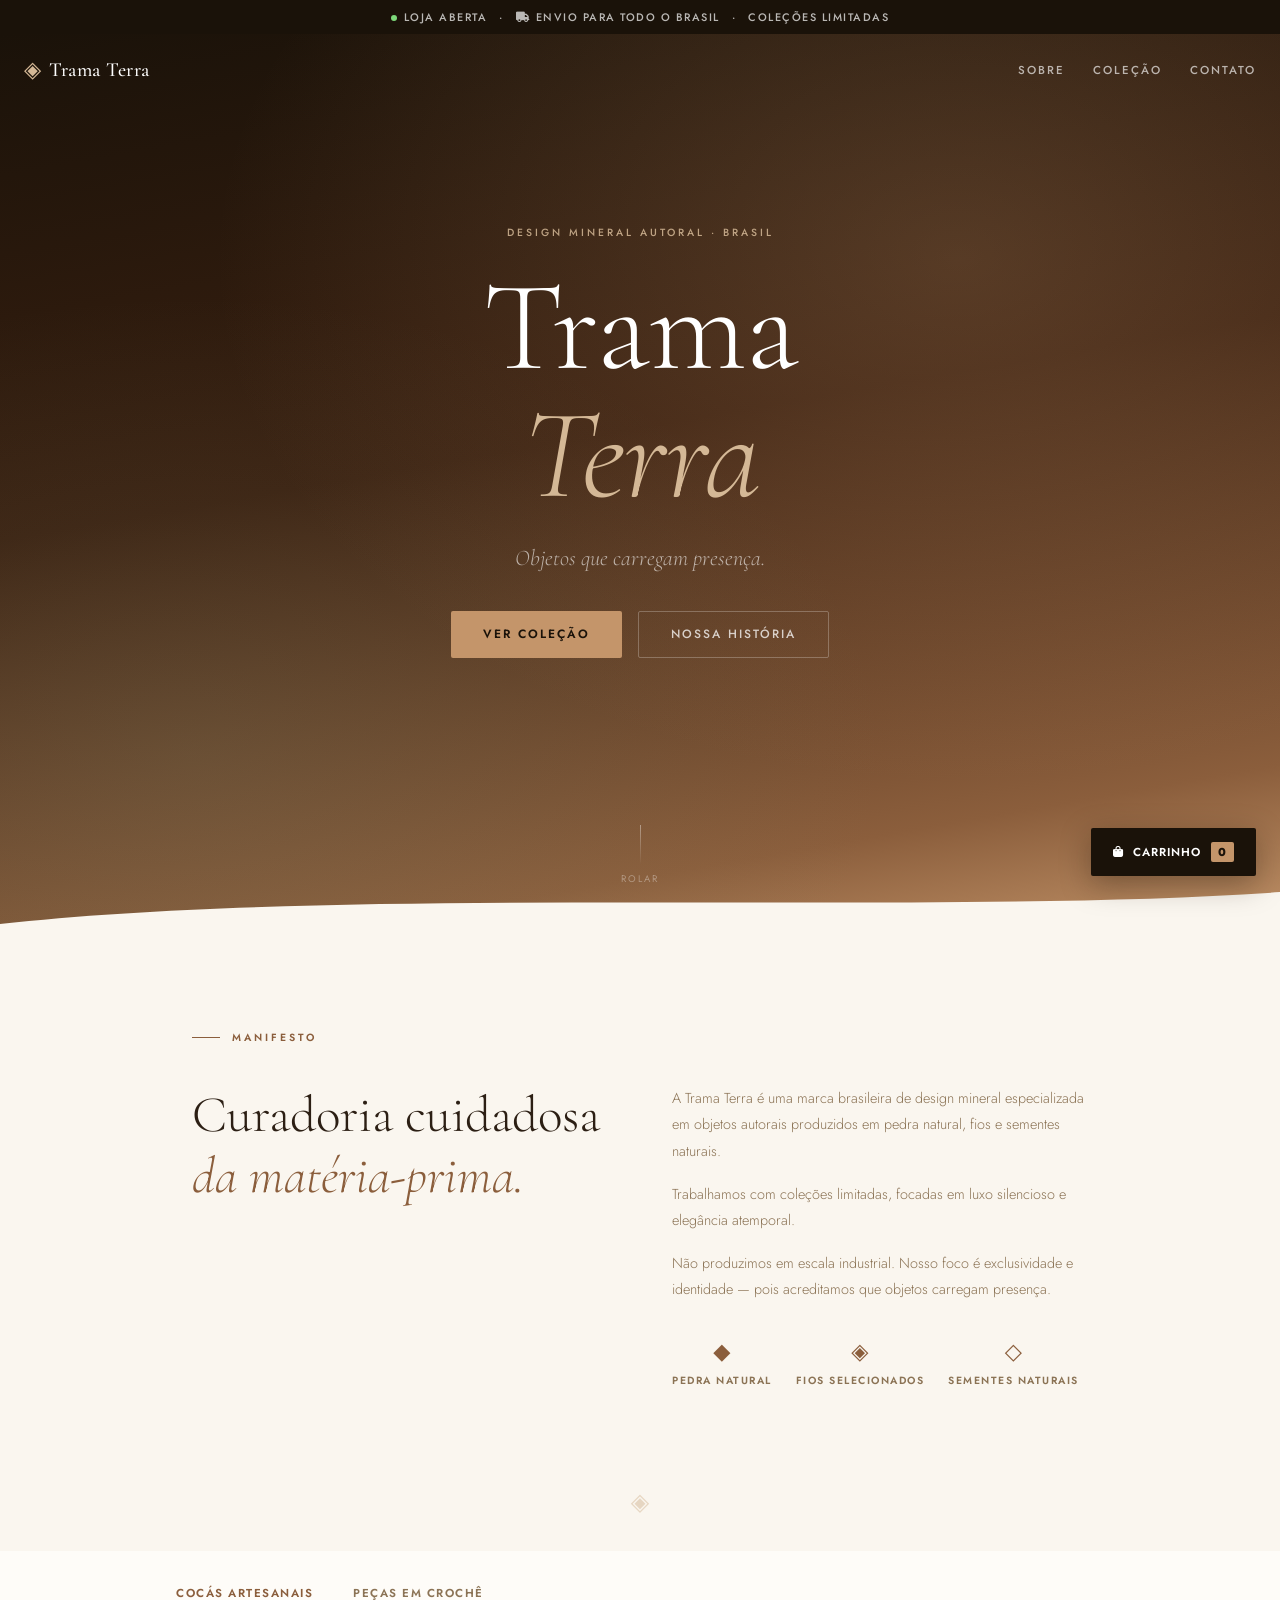
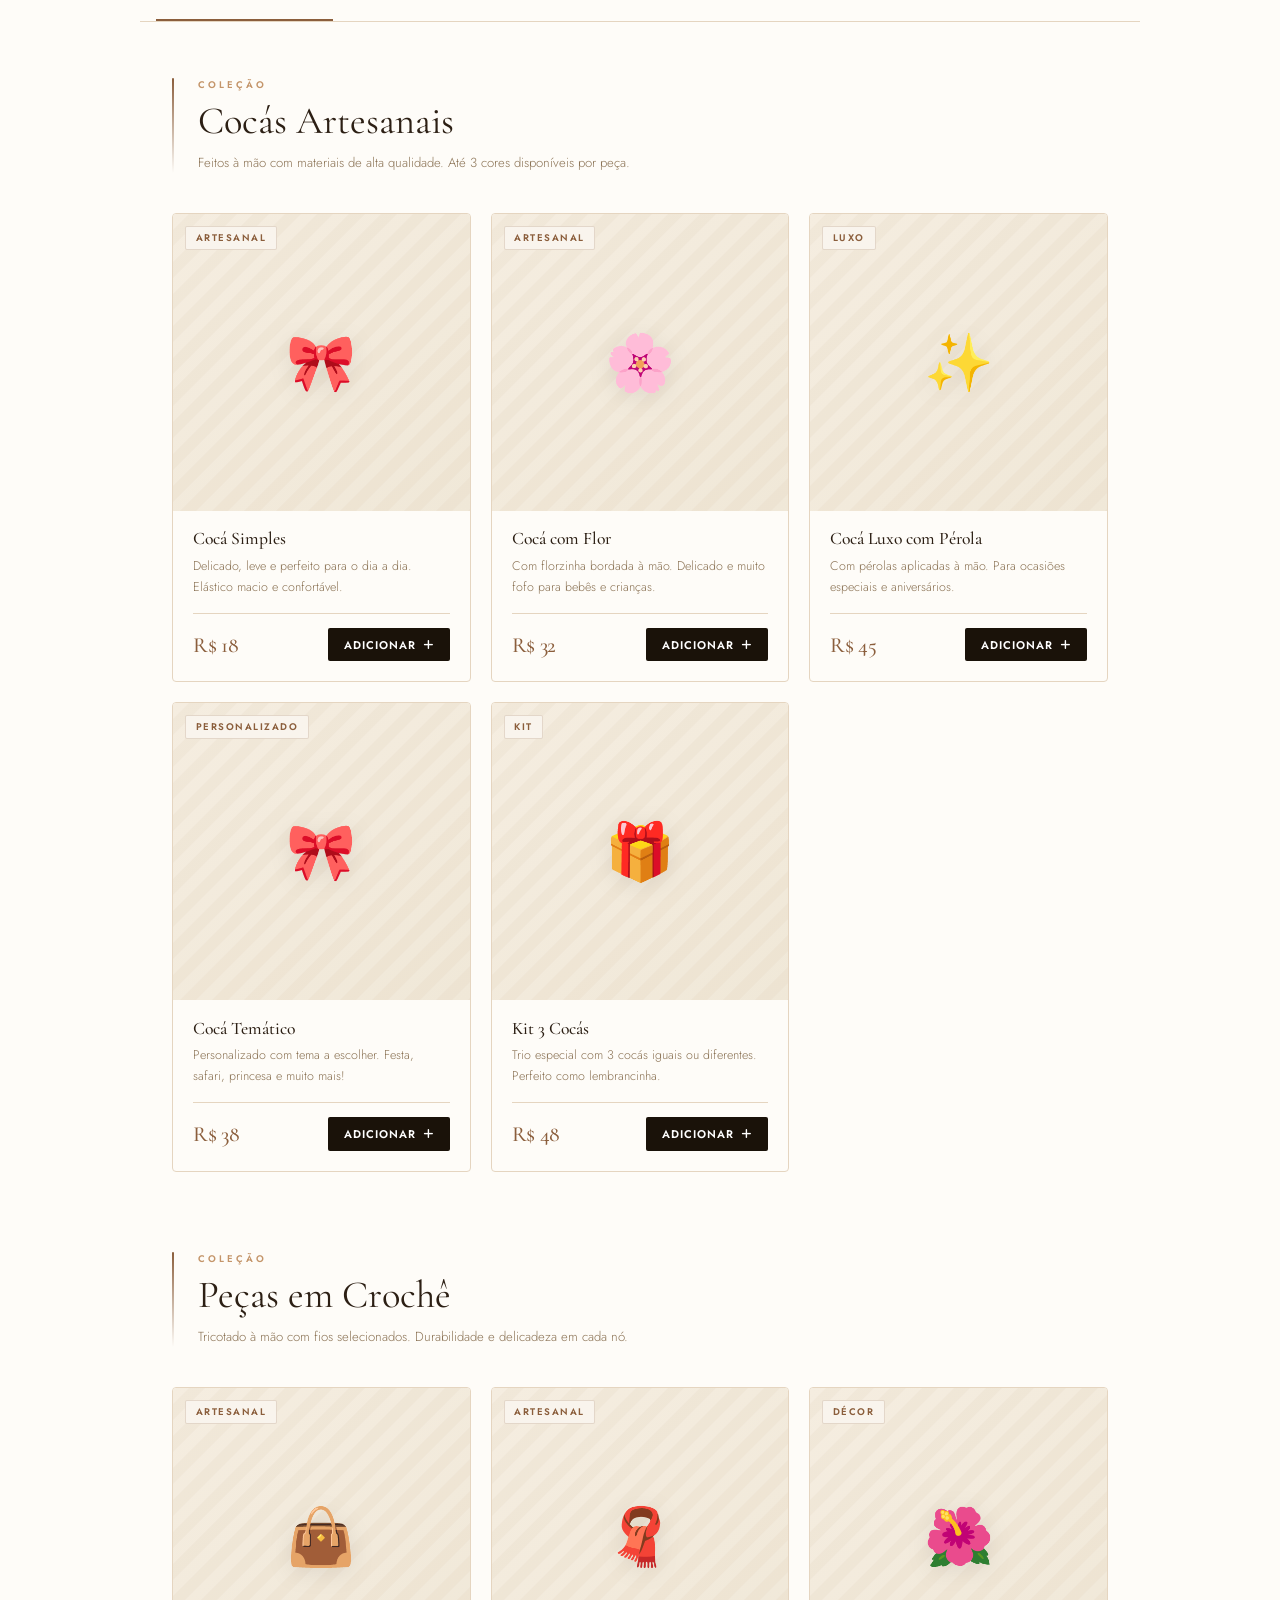
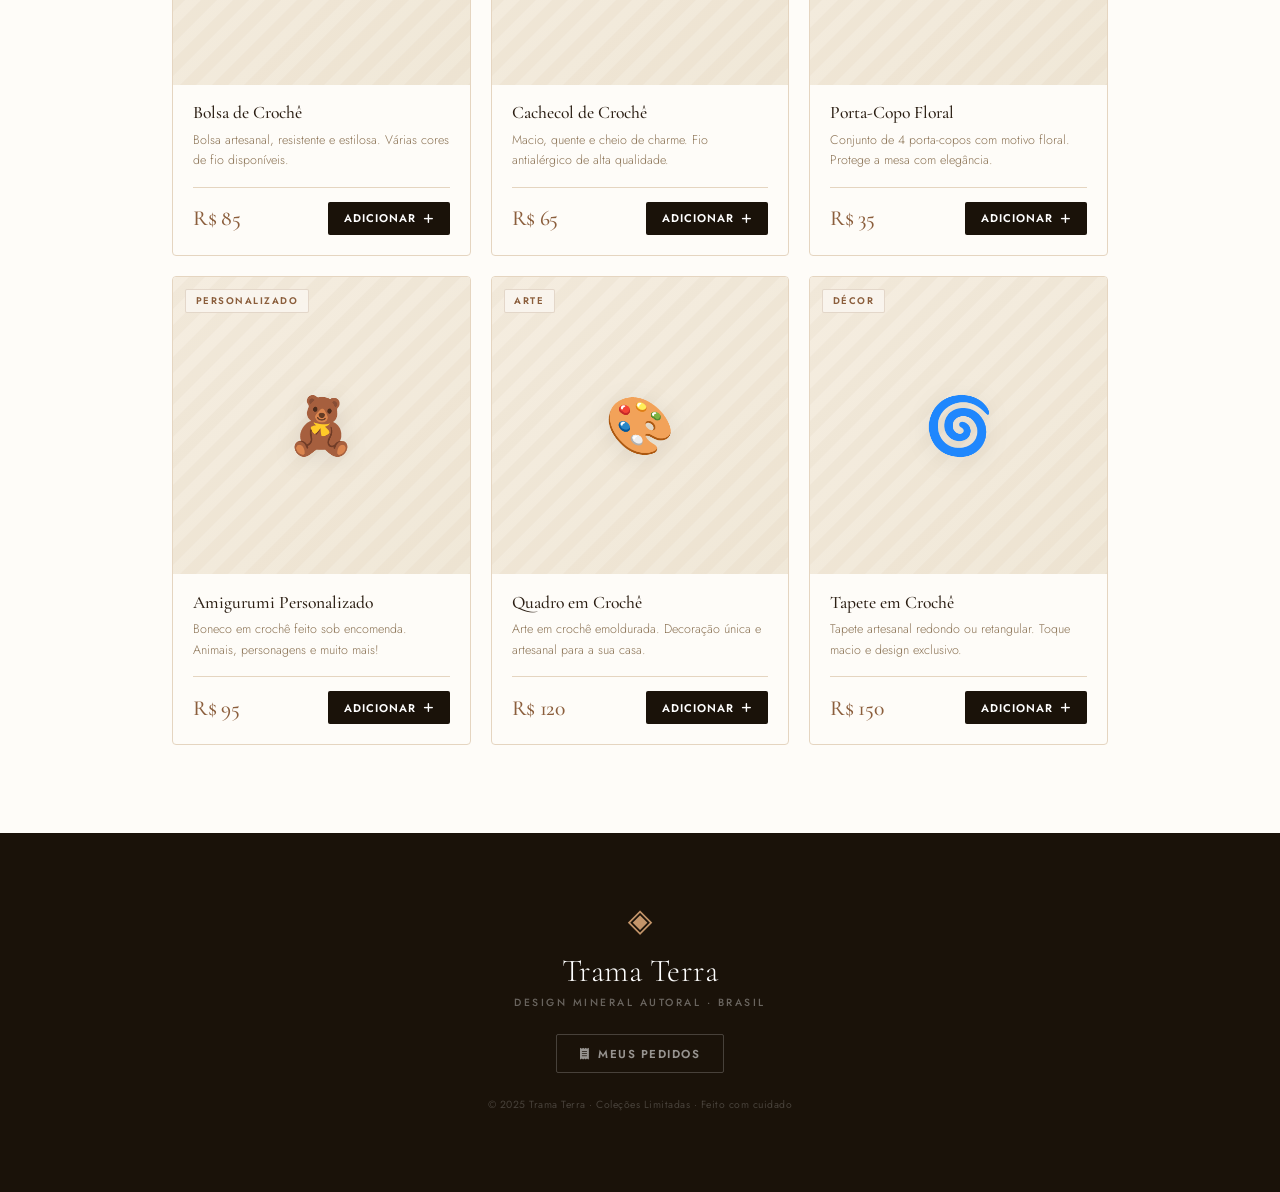
==== commit 581b722b: "atualizado" ====
--- a/index.html
+++ b/index.html
@@ -3,274 +3,392 @@
   <head>
     <meta charset="UTF-8" />
     <meta name="viewport" content="width=device-width, initial-scale=1.0" />
-    <title>Trama Terra – Artesanato com Alma</title>
-
-    <!-- Ícones & Fontes -->
+    <title>Trama Terra – Design Mineral Autoral</title>
     <link rel="stylesheet" href="https://cdnjs.cloudflare.com/ajax/libs/font-awesome/6.0.0-beta3/css/all.min.css" crossorigin="anonymous" />
     <link rel="preconnect" href="https://fonts.googleapis.com" />
     <link rel="preconnect" href="https://fonts.gstatic.com" crossorigin />
-    <link href="https://fonts.googleapis.com/css2?family=Playfair+Display:ital,wght@0,400;0,600;0,700;1,400&family=Lato:wght@300;400;700&display=swap" rel="stylesheet" />
-
-    <!-- Estilos da loja -->
+    <link href="https://fonts.googleapis.com/css2?family=Cormorant+Garamond:ital,wght@0,300;0,400;0,500;0,600;1,300;1,400;1,500&family=Jost:wght@300;400;500;600&display=swap" rel="stylesheet" />
     <link rel="stylesheet" href="style.css" />
   </head>
   <body>
 
-    <!-- ═══════════════ HEADER ═══════════════ -->
+    <!-- ═══════════════ TOPBAR ═══════════════ -->
+    <div class="topbar-strip">
+      <span><span class="status-dot-inline"></span> Loja Aberta</span>
+      <span>·</span>
+      <span><i class="fas fa-truck"></i> Envio para todo o Brasil</span>
+      <span>·</span>
+      <span>Coleções Limitadas</span>
+    </div>
+
+    <!-- ═══════════════ HEADER / HERO ═══════════════ -->
     <header class="site-header">
       <div class="header-inner">
-        <div class="logo-wrap">🧶</div>
-        <h1 class="header-title">Trama <span>Terra</span></h1>
-        <p class="header-subtitle">Artesanato com Alma · Feito à Mão com Amor</p>
-        <div class="header-badges">
-          <span class="badge-pill open"><span class="status-dot"></span> Loja Aberta</span>
-          <span class="badge-pill"><i class="fas fa-truck"></i> Envio p/ Todo Brasil</span>
-          <span class="badge-pill"><i class="fas fa-heart"></i> 100% Artesanal</span>
+        <nav class="header-nav">
+          <div class="nav-logo">
+            <span class="nav-logo-symbol">◈</span>
+            <span class="nav-logo-name">Trama Terra</span>
+          </div>
+          <div class="nav-links">
+            <a href="#sobre" class="nav-link">Sobre</a>
+            <a href="#colecao" class="nav-link">Coleção</a>
+            <a href="#contato" class="nav-link">Contato</a>
+          </div>
+        </nav>
+
+        <div class="hero-content">
+          <div class="hero-eyebrow">Design Mineral Autoral · Brasil</div>
+          <h1 class="hero-title">
+            <span class="hero-title-line">Trama</span>
+            <span class="hero-title-line accent">Terra</span>
+          </h1>
+          <p class="hero-sub">Objetos que carregam presença.</p>
+          <div class="hero-ctas">
+            <a href="#colecao" class="btn-primary">Ver Coleção</a>
+            <a href="#sobre" class="btn-ghost">Nossa História</a>
+          </div>
+        </div>
+
+        <div class="hero-scroll-hint">
+          <span class="scroll-line"></span>
+          <span class="scroll-text">Rolar</span>
         </div>
       </div>
     </header>
 
-    <!-- ═══════════════ NAV DE CATEGORIAS ═══════════════ -->
-    <nav class="cat-nav">
-      <div class="cat-nav-inner">
-        <button class="cat-tab active" onclick="scrollToSection('cocas')">🎀 Cocás</button>
-        <button class="cat-tab"        onclick="scrollToSection('crochet')">🧶 Crochê</button>
+    <!-- ═══════════════ SOBRE / MANIFESTO ═══════════════ -->
+    <section class="about-section" id="sobre">
+      <div class="about-inner">
+        <div class="about-label">Manifesto</div>
+        <div class="about-grid">
+          <div class="about-left">
+            <h2 class="about-title">
+              Curadoria cuidadosa<br/>
+              <em>da matéria-prima.</em>
+            </h2>
+          </div>
+          <div class="about-right">
+            <p class="about-text">
+              A Trama Terra é uma marca brasileira de design mineral especializada em objetos autorais produzidos em pedra natural, fios e sementes naturais.
+            </p>
+            <p class="about-text">
+              Trabalhamos com coleções limitadas, focadas em luxo silencioso e elegância atemporal.
+            </p>
+            <p class="about-text">
+              Não produzimos em escala industrial. Nosso foco é exclusividade e identidade — pois acreditamos que objetos carregam presença.
+            </p>
+            <div class="about-pillars">
+              <div class="pillar">
+                <div class="pillar-symbol">◆</div>
+                <div class="pillar-label">Pedra Natural</div>
+              </div>
+              <div class="pillar">
+                <div class="pillar-symbol">◈</div>
+                <div class="pillar-label">Fios Selecionados</div>
+              </div>
+              <div class="pillar">
+                <div class="pillar-symbol">◇</div>
+                <div class="pillar-label">Sementes Naturais</div>
+              </div>
+            </div>
+          </div>
+        </div>
       </div>
-    </nav>
-
-    <!-- ═══════════════ MENU PRINCIPAL ═══════════════ -->
-    <main id="menu">
-
-      <!-- ── COCÁS ARTESANAIS ── -->
-      <section class="menu-section" id="cocas">
-        <div class="section-header">
-          <div class="section-icon">🎀</div>
-          <h2 class="section-title">Cocás Artesanais</h2>
-          <hr class="section-divider" />
-        </div>
-        <p class="section-desc">Feitos à mão com materiais de alta qualidade. Até 3 cores disponíveis por peça.</p>
-
-        <div class="products-grid">
-
-          <div class="product-card">
-            <div class="product-img-placeholder">🎀</div>
-            <div class="product-body">
-              <h3 class="product-name">Cocá Simples</h3>
-              <p class="product-desc">Delicado, leve e perfeito para o dia a dia. Elástico macio e confortável.</p>
-              <div class="product-footer">
-                <span class="product-price">R$ 18,00</span>
-                <button class="add-btn add-td-cart-btn"
-                  data-name="Cocá Simples" data-price="18.00"
-                  data-colors='["Rosa","Azul Bebê","Lilás","Branco","Amarelo","Verde Menta","Coral","Pêssego"]'
-                  data-max-colors="2">
-                  <i class="fas fa-plus"></i> Adicionar
-                </button>
-              </div>
-            </div>
-          </div>
-
-          <div class="product-card">
-            <div class="product-img-placeholder">🌸</div>
-            <div class="product-body">
-              <h3 class="product-name">Cocá com Flor</h3>
-              <p class="product-desc">Com florzinha bordada à mão. Delicado e muito fofo para bebês e crianças.</p>
-              <div class="product-footer">
-                <span class="product-price">R$ 32,00</span>
-                <button class="add-btn add-td-cart-btn"
-                  data-name="Cocá com Flor" data-price="32.00"
-                  data-colors='["Rosa","Branco","Lilás","Azul Claro","Pêssego","Coral"]'
-                  data-max-colors="2">
-                  <i class="fas fa-plus"></i> Adicionar
-                </button>
-              </div>
-            </div>
-          </div>
-
-          <div class="product-card">
-            <div class="product-img-placeholder">✨</div>
-            <div class="product-body">
-              <h3 class="product-name">Cocá Luxo com Pérola</h3>
-              <p class="product-desc">Com pérolas aplicadas à mão. Para ocasiões especiais e aniversários.</p>
-              <div class="product-footer">
-                <span class="product-price">R$ 45,00</span>
-                <button class="add-btn add-td-cart-btn"
-                  data-name="Cocá Luxo com Pérola" data-price="45.00"
-                  data-colors='["Branco","Champagne","Rosa Antigo","Nude"]'
-                  data-max-colors="1">
-                  <i class="fas fa-plus"></i> Adicionar
-                </button>
-              </div>
-            </div>
-          </div>
-
-          <div class="product-card">
-            <div class="product-img-placeholder">🎀</div>
-            <div class="product-body">
-              <h3 class="product-name">Cocá Temático</h3>
-              <p class="product-desc">Personalizado com tema a escolher. Festa, safari, princesa e muito mais!</p>
-              <div class="product-footer">
-                <span class="product-price">R$ 38,00</span>
-                <button class="add-btn add-td-cart-btn"
-                  data-name="Cocá Temático" data-price="38.00"
-                  data-colors='["Rosa","Azul","Verde","Vermelho","Amarelo","Roxo"]'
-                  data-max-colors="3">
-                  <i class="fas fa-plus"></i> Adicionar
-                </button>
-              </div>
-            </div>
-          </div>
-
-          <div class="product-card">
-            <div class="product-img-placeholder">🎀</div>
-            <div class="product-body">
-              <h3 class="product-name">Kit 3 Cocás</h3>
-              <p class="product-desc">Trio especial com 3 cocás iguais ou diferentes. Perfeito como lembrancinha.</p>
-              <div class="product-footer">
-                <span class="product-price">R$ 48,00</span>
-                <button class="add-btn add-td-cart-btn"
-                  data-name="Kit 3 Cocás" data-price="48.00"
-                  data-colors='["Rosa","Azul Bebê","Lilás","Branco","Amarelo","Verde"]'
-                  data-max-colors="3">
-                  <i class="fas fa-plus"></i> Adicionar
-                </button>
-              </div>
-            </div>
-          </div>
-
-        </div>
-      </section>
-
-      <!-- ── PEÇAS EM CROCHÊ ── -->
-      <section class="menu-section" id="crochet">
-        <div class="section-header">
-          <div class="section-icon">🧶</div>
-          <h2 class="section-title">Peças em Crochê</h2>
-          <hr class="section-divider" />
-        </div>
-        <p class="section-desc">Tricotado à mão com fios selecionados. Durabilidade e delicadeza em cada nó.</p>
-
-        <div class="products-grid">
-
-          <div class="product-card">
-            <div class="product-img-placeholder">👜</div>
-            <div class="product-body">
-              <h3 class="product-name">Bolsa de Crochê</h3>
-              <p class="product-desc">Bolsa artesanal, resistente e estilosa. Várias cores de fio disponíveis.</p>
-              <div class="product-footer">
-                <span class="product-price">R$ 85,00</span>
-                <button class="add-btn add-td-cart-btn"
-                  data-name="Bolsa de Crochê" data-price="85.00"
-                  data-colors='["Natural","Terracota","Azul Jeans","Preto","Branco","Caramelo"]'
-                  data-max-colors="2">
-                  <i class="fas fa-plus"></i> Adicionar
-                </button>
-              </div>
-            </div>
-          </div>
-
-          <div class="product-card">
-            <div class="product-img-placeholder">🧣</div>
-            <div class="product-body">
-              <h3 class="product-name">Cachecol de Crochê</h3>
-              <p class="product-desc">Macio, quente e cheio de charme. Fio antialérgico de alta qualidade.</p>
-              <div class="product-footer">
-                <span class="product-price">R$ 65,00</span>
-                <button class="add-btn add-td-cart-btn"
-                  data-name="Cachecol de Crochê" data-price="65.00"
-                  data-colors='["Cinza","Vinho","Caramelo","Azul Marinho","Creme","Verde Militar"]'
-                  data-max-colors="2">
-                  <i class="fas fa-plus"></i> Adicionar
-                </button>
-              </div>
-            </div>
-          </div>
-
-          <div class="product-card">
-            <div class="product-img-placeholder">🌺</div>
-            <div class="product-body">
-              <h3 class="product-name">Porta-Copo Floral</h3>
-              <p class="product-desc">Conjunto de 4 porta-copos com motivo floral. Protege a mesa com elegância.</p>
-              <div class="product-footer">
-                <span class="product-price">R$ 35,00</span>
-                <button class="add-btn add-td-cart-btn"
-                  data-name="Porta-Copo Floral (jg 4)" data-price="35.00"
-                  data-colors='["Branco","Creme","Rosa","Azul Claro","Verde Sage"]'
-                  data-max-colors="2">
-                  <i class="fas fa-plus"></i> Adicionar
-                </button>
-              </div>
-            </div>
-          </div>
-
-          <div class="product-card">
-            <div class="product-img-placeholder">🧸</div>
-            <div class="product-body">
-              <h3 class="product-name">Amigurumi Personalizado</h3>
-              <p class="product-desc">Boneco em crochê feito sob encomenda. Animais, personagens e muito mais!</p>
-              <div class="product-footer">
-                <span class="product-price">R$ 95,00</span>
-                <button class="add-btn add-td-cart-btn"
-                  data-name="Amigurumi Personalizado" data-price="95.00"
-                  data-colors='["Bege","Marrom","Cinza","Branco","Colorido","Rosa"]'
-                  data-max-colors="3">
-                  <i class="fas fa-plus"></i> Adicionar
-                </button>
-              </div>
-            </div>
-          </div>
-
-          <div class="product-card">
-            <div class="product-img-placeholder">🎨</div>
-            <div class="product-body">
-              <h3 class="product-name">Quadro em Crochê</h3>
-              <p class="product-desc">Arte em crochê emoldurada. Decoração única e artesanal para a sua casa.</p>
-              <div class="product-footer">
-                <span class="product-price">R$ 120,00</span>
-                <button class="add-btn add-td-cart-btn"
-                  data-name="Quadro em Crochê" data-price="120.00"
-                  data-colors='["Neutros","Terrosos","Azuis","Rosas","Colorido"]'
-                  data-max-colors="3">
-                  <i class="fas fa-plus"></i> Adicionar
-                </button>
-              </div>
-            </div>
-          </div>
-
-          <div class="product-card">
-            <div class="product-img-placeholder">🌀</div>
-            <div class="product-body">
-              <h3 class="product-name">Tapete em Crochê</h3>
-              <p class="product-desc">Tapete artesanal redondo ou retangular. Toque macio e design exclusivo.</p>
-              <div class="product-footer">
-                <span class="product-price">R$ 150,00</span>
-                <button class="add-btn add-td-cart-btn"
-                  data-name="Tapete em Crochê" data-price="150.00"
-                  data-colors='["Natural/Creme","Terracota/Creme","Preto/Branco","Azul/Branco","Rosa/Branco"]'
-                  data-max-colors="2">
-                  <i class="fas fa-plus"></i> Adicionar
-                </button>
-              </div>
-            </div>
-          </div>
-
-        </div>
-      </section>
-
-    </main>
-
-    <!-- ═══════════════ FOOTER ═══════════════ -->
-    <footer class="site-footer">
-      <button class="footer-history-btn" onclick="openHistoryModal()">
-        <i class="fas fa-history"></i> Meus Pedidos
-      </button>
-      <br />
-      <span>© 2025 Trama Terra · Feito com 🧶 e muito amor</span>
+    </section>
+
+    <!-- ═══════════════ SEPARADOR ═══════════════ -->
+    <div class="section-sep">
+      <span class="sep-ornament">◈</span>
+    </div>
+
+    <!-- ═══════════════ COLEÇÃO ═══════════════ -->
+    <section class="collection-section" id="colecao">
+      <div class="collection-inner">
+
+        <!-- NAV CATEGORIAS -->
+        <nav class="cat-nav" id="cat-nav-sticky">
+          <button class="cat-tab active" onclick="scrollToSection('cocas', this)">Cocás Artesanais</button>
+          <button class="cat-tab" onclick="scrollToSection('crochet', this)">Peças em Crochê</button>
+        </nav>
+
+        <!-- COCÁS -->
+        <div class="product-section" id="cocas">
+          <div class="product-section-header">
+            <div class="psh-line"></div>
+            <div class="psh-content">
+              <div class="psh-label">Coleção</div>
+              <h2 class="psh-title">Cocás Artesanais</h2>
+              <p class="psh-desc">Feitos à mão com materiais de alta qualidade. Até 3 cores disponíveis por peça.</p>
+            </div>
+          </div>
+
+          <div class="products-grid">
+
+            <div class="product-card">
+              <div class="product-img-placeholder">
+                <span class="prod-icon">🎀</span>
+                <div class="prod-tag">Artesanal</div>
+              </div>
+              <div class="product-body">
+                <h3 class="product-name">Cocá Simples</h3>
+                <p class="product-desc">Delicado, leve e perfeito para o dia a dia. Elástico macio e confortável.</p>
+                <div class="product-footer">
+                  <span class="product-price">R$ 18</span>
+                  <button class="add-btn add-td-cart-btn"
+                    data-name="Cocá Simples" data-price="18.00"
+                    data-colors='["Rosa","Azul Bebê","Lilás","Branco","Amarelo","Verde Menta","Coral","Pêssego"]'
+                    data-max-colors="2">
+                    Adicionar <i class="fas fa-plus"></i>
+                  </button>
+                </div>
+              </div>
+            </div>
+
+            <div class="product-card">
+              <div class="product-img-placeholder">
+                <span class="prod-icon">🌸</span>
+                <div class="prod-tag">Artesanal</div>
+              </div>
+              <div class="product-body">
+                <h3 class="product-name">Cocá com Flor</h3>
+                <p class="product-desc">Com florzinha bordada à mão. Delicado e muito fofo para bebês e crianças.</p>
+                <div class="product-footer">
+                  <span class="product-price">R$ 32</span>
+                  <button class="add-btn add-td-cart-btn"
+                    data-name="Cocá com Flor" data-price="32.00"
+                    data-colors='["Rosa","Branco","Lilás","Azul Claro","Pêssego","Coral"]'
+                    data-max-colors="2">
+                    Adicionar <i class="fas fa-plus"></i>
+                  </button>
+                </div>
+              </div>
+            </div>
+
+            <div class="product-card">
+              <div class="product-img-placeholder">
+                <span class="prod-icon">✨</span>
+                <div class="prod-tag">Luxo</div>
+              </div>
+              <div class="product-body">
+                <h3 class="product-name">Cocá Luxo com Pérola</h3>
+                <p class="product-desc">Com pérolas aplicadas à mão. Para ocasiões especiais e aniversários.</p>
+                <div class="product-footer">
+                  <span class="product-price">R$ 45</span>
+                  <button class="add-btn add-td-cart-btn"
+                    data-name="Cocá Luxo com Pérola" data-price="45.00"
+                    data-colors='["Branco","Champagne","Rosa Antigo","Nude"]'
+                    data-max-colors="1">
+                    Adicionar <i class="fas fa-plus"></i>
+                  </button>
+                </div>
+              </div>
+            </div>
+
+            <div class="product-card">
+              <div class="product-img-placeholder">
+                <span class="prod-icon">🎀</span>
+                <div class="prod-tag">Personalizado</div>
+              </div>
+              <div class="product-body">
+                <h3 class="product-name">Cocá Temático</h3>
+                <p class="product-desc">Personalizado com tema a escolher. Festa, safari, princesa e muito mais!</p>
+                <div class="product-footer">
+                  <span class="product-price">R$ 38</span>
+                  <button class="add-btn add-td-cart-btn"
+                    data-name="Cocá Temático" data-price="38.00"
+                    data-colors='["Rosa","Azul","Verde","Vermelho","Amarelo","Roxo"]'
+                    data-max-colors="3">
+                    Adicionar <i class="fas fa-plus"></i>
+                  </button>
+                </div>
+              </div>
+            </div>
+
+            <div class="product-card">
+              <div class="product-img-placeholder">
+                <span class="prod-icon">🎁</span>
+                <div class="prod-tag">Kit</div>
+              </div>
+              <div class="product-body">
+                <h3 class="product-name">Kit 3 Cocás</h3>
+                <p class="product-desc">Trio especial com 3 cocás iguais ou diferentes. Perfeito como lembrancinha.</p>
+                <div class="product-footer">
+                  <span class="product-price">R$ 48</span>
+                  <button class="add-btn add-td-cart-btn"
+                    data-name="Kit 3 Cocás" data-price="48.00"
+                    data-colors='["Rosa","Azul Bebê","Lilás","Branco","Amarelo","Verde"]'
+                    data-max-colors="3">
+                    Adicionar <i class="fas fa-plus"></i>
+                  </button>
+                </div>
+              </div>
+            </div>
+
+          </div>
+        </div>
+
+        <!-- CROCHÊ -->
+        <div class="product-section" id="crochet">
+          <div class="product-section-header">
+            <div class="psh-line"></div>
+            <div class="psh-content">
+              <div class="psh-label">Coleção</div>
+              <h2 class="psh-title">Peças em Crochê</h2>
+              <p class="psh-desc">Tricotado à mão com fios selecionados. Durabilidade e delicadeza em cada nó.</p>
+            </div>
+          </div>
+
+          <div class="products-grid">
+
+            <div class="product-card">
+              <div class="product-img-placeholder">
+                <span class="prod-icon">👜</span>
+                <div class="prod-tag">Artesanal</div>
+              </div>
+              <div class="product-body">
+                <h3 class="product-name">Bolsa de Crochê</h3>
+                <p class="product-desc">Bolsa artesanal, resistente e estilosa. Várias cores de fio disponíveis.</p>
+                <div class="product-footer">
+                  <span class="product-price">R$ 85</span>
+                  <button class="add-btn add-td-cart-btn"
+                    data-name="Bolsa de Crochê" data-price="85.00"
+                    data-colors='["Natural","Terracota","Azul Jeans","Preto","Branco","Caramelo"]'
+                    data-max-colors="2">
+                    Adicionar <i class="fas fa-plus"></i>
+                  </button>
+                </div>
+              </div>
+            </div>
+
+            <div class="product-card">
+              <div class="product-img-placeholder">
+                <span class="prod-icon">🧣</span>
+                <div class="prod-tag">Artesanal</div>
+              </div>
+              <div class="product-body">
+                <h3 class="product-name">Cachecol de Crochê</h3>
+                <p class="product-desc">Macio, quente e cheio de charme. Fio antialérgico de alta qualidade.</p>
+                <div class="product-footer">
+                  <span class="product-price">R$ 65</span>
+                  <button class="add-btn add-td-cart-btn"
+                    data-name="Cachecol de Crochê" data-price="65.00"
+                    data-colors='["Cinza","Vinho","Caramelo","Azul Marinho","Creme","Verde Militar"]'
+                    data-max-colors="2">
+                    Adicionar <i class="fas fa-plus"></i>
+                  </button>
+                </div>
+              </div>
+            </div>
+
+            <div class="product-card">
+              <div class="product-img-placeholder">
+                <span class="prod-icon">🌺</span>
+                <div class="prod-tag">Décor</div>
+              </div>
+              <div class="product-body">
+                <h3 class="product-name">Porta-Copo Floral</h3>
+                <p class="product-desc">Conjunto de 4 porta-copos com motivo floral. Protege a mesa com elegância.</p>
+                <div class="product-footer">
+                  <span class="product-price">R$ 35</span>
+                  <button class="add-btn add-td-cart-btn"
+                    data-name="Porta-Copo Floral (jg 4)" data-price="35.00"
+                    data-colors='["Branco","Creme","Rosa","Azul Claro","Verde Sage"]'
+                    data-max-colors="2">
+                    Adicionar <i class="fas fa-plus"></i>
+                  </button>
+                </div>
+              </div>
+            </div>
+
+            <div class="product-card">
+              <div class="product-img-placeholder">
+                <span class="prod-icon">🧸</span>
+                <div class="prod-tag">Personalizado</div>
+              </div>
+              <div class="product-body">
+                <h3 class="product-name">Amigurumi Personalizado</h3>
+                <p class="product-desc">Boneco em crochê feito sob encomenda. Animais, personagens e muito mais!</p>
+                <div class="product-footer">
+                  <span class="product-price">R$ 95</span>
+                  <button class="add-btn add-td-cart-btn"
+                    data-name="Amigurumi Personalizado" data-price="95.00"
+                    data-colors='["Bege","Marrom","Cinza","Branco","Colorido","Rosa"]'
+                    data-max-colors="3">
+                    Adicionar <i class="fas fa-plus"></i>
+                  </button>
+                </div>
+              </div>
+            </div>
+
+            <div class="product-card">
+              <div class="product-img-placeholder">
+                <span class="prod-icon">🎨</span>
+                <div class="prod-tag">Arte</div>
+              </div>
+              <div class="product-body">
+                <h3 class="product-name">Quadro em Crochê</h3>
+                <p class="product-desc">Arte em crochê emoldurada. Decoração única e artesanal para a sua casa.</p>
+                <div class="product-footer">
+                  <span class="product-price">R$ 120</span>
+                  <button class="add-btn add-td-cart-btn"
+                    data-name="Quadro em Crochê" data-price="120.00"
+                    data-colors='["Neutros","Terrosos","Azuis","Rosas","Colorido"]'
+                    data-max-colors="3">
+                    Adicionar <i class="fas fa-plus"></i>
+                  </button>
+                </div>
+              </div>
+            </div>
+
+            <div class="product-card">
+              <div class="product-img-placeholder">
+                <span class="prod-icon">🌀</span>
+                <div class="prod-tag">Décor</div>
+              </div>
+              <div class="product-body">
+                <h3 class="product-name">Tapete em Crochê</h3>
+                <p class="product-desc">Tapete artesanal redondo ou retangular. Toque macio e design exclusivo.</p>
+                <div class="product-footer">
+                  <span class="product-price">R$ 150</span>
+                  <button class="add-btn add-td-cart-btn"
+                    data-name="Tapete em Crochê" data-price="150.00"
+                    data-colors='["Natural/Creme","Terracota/Creme","Preto/Branco","Azul/Branco","Rosa/Branco"]'
+                    data-max-colors="2">
+                    Adicionar <i class="fas fa-plus"></i>
+                  </button>
+                </div>
+              </div>
+            </div>
+
+          </div>
+        </div>
+
+      </div>
+    </section>
+
+    <!-- ═══════════════ CONTATO / FOOTER ═══════════════ -->
+    <footer class="site-footer" id="contato">
+      <div class="footer-inner">
+        <div class="footer-brand">
+          <span class="footer-symbol">◈</span>
+          <div class="footer-name">Trama Terra</div>
+          <p class="footer-tagline">Design Mineral Autoral · Brasil</p>
+        </div>
+        <div class="footer-links">
+          <button class="footer-history-btn" onclick="openHistoryModal()">
+            <i class="fas fa-receipt"></i> Meus Pedidos
+          </button>
+        </div>
+        <div class="footer-copy">
+          © 2025 Trama Terra · Coleções Limitadas · Feito com cuidado
+        </div>
+      </div>
     </footer>
 
     <!-- ═══════════════ BOTÃO FLUTUANTE DO CARRINHO ═══════════════ -->
     <button class="cart-fab" id="cart-btn">
-      <i class="fas fa-shopping-basket"></i>
-      <span>Carrinho</span>
+      <i class="fas fa-shopping-bag"></i>
+      <span class="cart-fab-label">Carrinho</span>
       <span class="cart-badge" id="cart-count">0</span>
     </button>
 
@@ -285,7 +403,7 @@
           <div class="color-product-preview">
             <span class="preview-icon" id="color-product-icon">🎀</span>
             <div>
-              <div class="preview-name"  id="color-product-name">Produto</div>
+              <div class="preview-name" id="color-product-name">Produto</div>
               <div class="preview-price" id="color-product-price">R$ 0,00</div>
             </div>
           </div>
@@ -298,7 +416,7 @@
           <div class="color-modal-actions">
             <button class="btn-cancel" id="color-cancel-btn">Cancelar</button>
             <button class="btn-confirm" id="color-confirm-btn">
-              <i class="fas fa-basket-shopping"></i> Adicionar
+              <i class="fas fa-bag-shopping"></i> Adicionar
             </button>
           </div>
         </div>
@@ -310,8 +428,8 @@
       <div class="modal-sheet" style="max-width:520px">
         <div class="modal-header">
           <h2 class="modal-title">
-            🧺 Meu Carrinho
-            <span id="cart-count-modal" style="font-size:0.85rem;color:var(--text-muted);font-family:'Lato',sans-serif;">0 itens</span>
+            Meu Carrinho
+            <span id="cart-count-modal" style="font-size:0.8rem;color:var(--text-muted);font-family:'Jost',sans-serif;font-weight:400;">0 itens</span>
           </h2>
           <button class="modal-close" id="close-modal-btn"><i class="fas fa-times"></i></button>
         </div>
@@ -319,8 +437,24 @@
           <div id="cart-items"></div>
 
           <div class="cart-total-row">
-            <span class="cart-total-label">Total</span>
+            <span class="cart-total-label">Subtotal</span>
             <span class="cart-total-value" id="cart-total">R$ 0,00</span>
+          </div>
+
+          <!-- ─── CALCULAR FRETE ─── -->
+          <div class="form-section">
+            <div class="form-section-title">Calcular Frete</div>
+            <div class="frete-calc-wrap">
+              <div class="frete-input-row">
+                <input type="text" class="form-input" id="frete-cep-input"
+                  placeholder="Digite seu CEP (ex: 77000-000)"
+                  oninput="formatCEPFrete(this)" maxlength="9" />
+                <button class="btn-calc-frete" onclick="calcularFrete()">
+                  <i class="fas fa-search"></i> Calcular
+                </button>
+              </div>
+              <div id="frete-result" class="frete-result" style="display:none"></div>
+            </div>
           </div>
 
           <!-- Dados do Cliente -->
@@ -383,7 +517,7 @@
           </div>
 
           <button class="checkout-btn" id="checkout-btn">
-            <i class="fab fa-whatsapp" style="font-size:1.2rem"></i> Finalizar pelo WhatsApp
+            <i class="fab fa-whatsapp"></i> Finalizar pelo WhatsApp
           </button>
         </div>
       </div>
@@ -393,7 +527,7 @@
     <div class="modal-overlay" id="history-modal">
       <div class="modal-sheet" style="max-width:520px">
         <div class="modal-header">
-          <h2 class="modal-title">📋 Meus Pedidos</h2>
+          <h2 class="modal-title">Meus Pedidos</h2>
           <button class="modal-close" id="history-modal-close"><i class="fas fa-times"></i></button>
         </div>
         <div class="history-body">
@@ -405,7 +539,142 @@
       </div>
     </div>
 
-    <!-- Script da loja -->
     <script src="script.js"></script>
+    <script>
+      // ─── FRETE CALCULATOR ───────────────────────────────────
+      function formatCEPFrete(input) {
+        let v = input.value.replace(/\D/g, '').slice(0, 8);
+        if (v.length > 5) v = v.slice(0, 5) + '-' + v.slice(5);
+        input.value = v;
+      }
+
+      async function calcularFrete() {
+        const cepInput = document.getElementById('frete-cep-input');
+        const resultEl = document.getElementById('frete-result');
+        const cep = cepInput.value.replace(/\D/g, '');
+
+        if (cep.length !== 8) {
+          resultEl.style.display = 'block';
+          resultEl.innerHTML = `<div class="frete-error"><i class="fas fa-exclamation-circle"></i> Por favor, informe um CEP válido com 8 dígitos.</div>`;
+          return;
+        }
+
+        resultEl.style.display = 'block';
+        resultEl.innerHTML = `<div class="frete-loading"><i class="fas fa-circle-notch fa-spin"></i> Consultando CEP...</div>`;
+
+        try {
+          const res = await fetch(`https://viacep.com.br/ws/${cep}/json/`);
+          const data = await res.json();
+
+          if (data.erro) {
+            resultEl.innerHTML = `<div class="frete-error"><i class="fas fa-times-circle"></i> CEP não encontrado. Verifique e tente novamente.</div>`;
+            return;
+          }
+
+          // Simular cálculo de frete baseado no estado
+          const estado = data.uf;
+          const freteInfo = calcularValorFrete(estado, data.localidade);
+
+          resultEl.innerHTML = `
+            <div class="frete-address">
+              <i class="fas fa-map-marker-alt"></i>
+              <span>${data.logradouro ? data.logradouro + ', ' : ''}${data.bairro ? data.bairro + ' – ' : ''}${data.localidade}/${data.uf}</span>
+            </div>
+            <div class="frete-options">
+              ${freteInfo.map(op => `
+                <div class="frete-option">
+                  <div class="frete-option-left">
+                    <span class="frete-option-icon">${op.icon}</span>
+                    <div>
+                      <div class="frete-option-name">${op.nome}</div>
+                      <div class="frete-option-prazo">${op.prazo}</div>
+                    </div>
+                  </div>
+                  <div class="frete-option-price">${op.preco}</div>
+                </div>
+              `).join('')}
+            </div>
+            <p class="frete-note">* Valores estimados. O frete final será confirmado via WhatsApp.</p>
+          `;
+        } catch (err) {
+          resultEl.innerHTML = `<div class="frete-error"><i class="fas fa-wifi"></i> Erro ao consultar. Verifique sua conexão.</div>`;
+        }
+      }
+
+      function calcularValorFrete(uf, cidade) {
+        // Tabela de frete estimado por região
+        const regioes = {
+          TO: 'centro-oeste',
+          GO: 'centro-oeste', DF: 'centro-oeste', MT: 'centro-oeste', MS: 'centro-oeste',
+          SP: 'sudeste', RJ: 'sudeste', MG: 'sudeste', ES: 'sudeste',
+          RS: 'sul', SC: 'sul', PR: 'sul',
+          BA: 'nordeste', CE: 'nordeste', PE: 'nordeste', MA: 'nordeste',
+          PI: 'nordeste', RN: 'nordeste', PB: 'nordeste', SE: 'nordeste', AL: 'nordeste',
+          PA: 'norte', AM: 'norte', RO: 'norte', AC: 'norte',
+          RR: 'norte', AP: 'norte', TO: 'norte'
+        };
+
+        const precos = {
+          'centro-oeste': { pac: 'R$ 18,00', sedex: 'R$ 32,00', pacPrazo: '5–8 dias úteis', sedexPrazo: '2–3 dias úteis' },
+          'sudeste':      { pac: 'R$ 22,00', sedex: 'R$ 38,00', pacPrazo: '7–10 dias úteis', sedexPrazo: '3–4 dias úteis' },
+          'sul':          { pac: 'R$ 22,00', sedex: 'R$ 40,00', pacPrazo: '7–10 dias úteis', sedexPrazo: '3–5 dias úteis' },
+          'nordeste':     { pac: 'R$ 25,00', sedex: 'R$ 45,00', pacPrazo: '8–12 dias úteis', sedexPrazo: '4–6 dias úteis' },
+          'norte':        { pac: 'R$ 28,00', sedex: 'R$ 52,00', pacPrazo: '10–15 dias úteis', sedexPrazo: '5–7 dias úteis' },
+        };
+
+        const regiao = regioes[uf] || 'sudeste';
+        const p = precos[regiao];
+
+        return [
+          { icon: '📦', nome: 'PAC – Correios', prazo: p.pacPrazo, preco: p.pac },
+          { icon: '⚡', nome: 'SEDEX – Correios', prazo: p.sedexPrazo, preco: p.sedex },
+          { icon: '🛵', nome: 'Motoboy Local', prazo: 'Somente Palmas/TO', preco: 'R$ 10,00' },
+        ];
+      }
+
+      // ─── STICKY NAV ─────────────────────────────────────────
+      const catNav = document.getElementById('cat-nav-sticky');
+      const collectionSection = document.getElementById('colecao');
+
+      window.addEventListener('scroll', () => {
+        const offset = collectionSection.getBoundingClientRect().top;
+        catNav.classList.toggle('sticky-active', offset <= 0);
+      });
+
+      // ─── SCROLL TO SECTION ───────────────────────────────────
+      function scrollToSection(id, el) {
+        const target = document.getElementById(id);
+        if (!target) return;
+        const top = target.getBoundingClientRect().top + window.scrollY - 56;
+        window.scrollTo({ top, behavior: 'smooth' });
+        document.querySelectorAll('.cat-tab').forEach(t => t.classList.remove('active'));
+        if (el) el.classList.add('active');
+      }
+
+      // ─── SMOOTH ANCHOR LINKS ─────────────────────────────────
+      document.querySelectorAll('a[href^="#"]').forEach(a => {
+        a.addEventListener('click', e => {
+          const id = a.getAttribute('href').slice(1);
+          const el = document.getElementById(id);
+          if (el) {
+            e.preventDefault();
+            el.scrollIntoView({ behavior: 'smooth' });
+          }
+        });
+      });
+
+      // ─── INTERSECTION OBSERVER (fade-in) ─────────────────────
+      const observer = new IntersectionObserver((entries) => {
+        entries.forEach(entry => {
+          if (entry.isIntersecting) {
+            entry.target.classList.add('visible');
+          }
+        });
+      }, { threshold: 0.1 });
+
+      document.querySelectorAll('.product-card, .pillar, .about-text').forEach(el => {
+        observer.observe(el);
+      });
+    </script>
   </body>
 </html>
--- a/style.css
+++ b/style.css
@@ -1,228 +1,532 @@
 /* ══════════════════════════════════════════════════════════════
-   TRAMA TERRA – Artesanato com Alma
-   style.css – Todos os estilos da loja
+   TRAMA TERRA – Design Mineral Autoral
+   style.css – Mobile First · Luxury Minimal · Editorial
    ══════════════════════════════════════════════════════════════ */
 
 /* ─── VARIÁVEIS ──────────────────────────────────────────────── */
 :root {
-  --terra: #8b5e3c;
-  --terra-dark: #6b4328;
-  --terra-light: #c4956a;
-  --cream: #faf6ef;
-  --cream-dark: #f0e8d8;
-  --sage: #7a8c6e;
-  --sage-light: #a8b89a;
-  --moss: #4e6043;
-  --sand: #d4b896;
-  --warm-white: #fefcf8;
-  --text: #2c1f14;
-  --text-muted: #8b7355;
-  --border: #e5d5c0;
-  --surface: #fefcf8;
-  --surface2: #f5ede0;
-  --green: #4e6043;
-  --green-dark: #3a4c30;
+  --terra:        #8b5e3c;
+  --terra-dark:   #6b4328;
+  --terra-light:  #c4956a;
+  --cream:        #faf6ef;
+  --cream-dark:   #f0e8d8;
+  --sage:         #7a8c6e;
+  --sage-light:   #a8b89a;
+  --moss:         #4e6043;
+  --sand:         #d4b896;
+  --warm-white:   #fefcf8;
+  --ink:          #1a1209;
+  --text:         #2c1f14;
+  --text-muted:   #8b7355;
+  --border:       #e5d5c0;
+  --surface:      #fefcf8;
+  --surface2:     #f5ede0;
+  --green:        #4e6043;
+  --green-dark:   #3a4c30;
+
+  --font-serif: 'Cormorant Garamond', Georgia, serif;
+  --font-sans:  'Jost', system-ui, sans-serif;
 }
 
 /* ─── RESET ───────────────────────────────────────────────────── */
-*, *::before, *::after { box-sizing: border-box; }
+*, *::before, *::after { box-sizing: border-box; margin: 0; padding: 0; }
+
+html { scroll-behavior: smooth; }
 
 body {
-  font-family: "Lato", sans-serif;
+  font-family: var(--font-sans);
   background: var(--cream);
   color: var(--text);
-  margin: 0;
-  padding: 0;
-}
-
-/* ─── TEXTURE OVERLAY ─────────────────────────────────────────── */
-body::before {
-  content: "";
-  position: fixed;
-  inset: 0;
-  background-image: url("data:image/svg+xml,%3Csvg width='40' height='40' viewBox='0 0 40 40' xmlns='http://www.w3.org/2000/svg'%3E%3Cg fill='%238B5E3C' fill-opacity='0.03'%3E%3Cpath d='M0 40L40 0H20L0 20M40 40V20L20 40'/%3E%3C/g%3E%3C/svg%3E");
-  pointer-events: none;
-  z-index: 0;
-}
-
-/* ─── HEADER ──────────────────────────────────────────────────── */
+  -webkit-font-smoothing: antialiased;
+  overflow-x: hidden;
+}
+
+/* ─── TOPBAR STRIP ────────────────────────────────────────────── */
+.topbar-strip {
+  background: var(--ink);
+  color: rgba(255,255,255,0.7);
+  font-family: var(--font-sans);
+  font-size: 0.68rem;
+  font-weight: 500;
+  letter-spacing: 1.5px;
+  text-transform: uppercase;
+  text-align: center;
+  padding: 0.55rem 1rem;
+  display: flex;
+  align-items: center;
+  justify-content: center;
+  gap: 0.75rem;
+  flex-wrap: wrap;
+}
+
+.status-dot-inline {
+  display: inline-block;
+  width: 6px; height: 6px;
+  border-radius: 50%;
+  background: #7dd87a;
+  animation: pulse 1.8s infinite;
+  vertical-align: middle;
+  margin-right: 2px;
+}
+
+@keyframes pulse {
+  0%, 100% { opacity: 1; transform: scale(1); }
+  50%       { opacity: 0.55; transform: scale(1.35); }
+}
+
+/* ─── HEADER / HERO ───────────────────────────────────────────── */
 .site-header {
-  background: linear-gradient(160deg, #2c1f14 0%, #5a3820 40%, #8b5e3c 80%, #c4956a 100%);
-  padding: 0;
+  background: linear-gradient(170deg, var(--ink) 0%, #3a2010 45%, var(--terra) 85%, var(--terra-light) 100%);
+  min-height: 100svh;
   position: relative;
   overflow: hidden;
-}
+  display: flex;
+  flex-direction: column;
+}
+
+/* Textura sutil */
 .site-header::before {
-  content: "";
+  content: '';
   position: absolute;
   inset: 0;
-  background:
-    radial-gradient(ellipse at 80% 30%, rgba(196, 149, 106, 0.3) 0%, transparent 60%),
-    radial-gradient(ellipse at 10% 90%, rgba(122, 140, 110, 0.25) 0%, transparent 50%);
-}
+  background-image:
+    radial-gradient(ellipse at 75% 25%, rgba(196,149,106,0.25) 0%, transparent 55%),
+    radial-gradient(ellipse at 15% 80%, rgba(122,140,110,0.18) 0%, transparent 45%);
+  pointer-events: none;
+}
+
+/* Curva inferior */
 .site-header::after {
-  content: "";
+  content: '';
   position: absolute;
-  bottom: 0;
-  left: 0;
-  right: 0;
-  height: 60px;
-  background: url("data:image/svg+xml,%3Csvg viewBox='0 0 1200 60' xmlns='http://www.w3.org/2000/svg'%3E%3Cpath d='M0,60 C300,0 900,60 1200,20 L1200,60 Z' fill='%23FAF6EF'/%3E%3C/svg%3E") no-repeat bottom;
+  bottom: -1px;
+  left: 0; right: 0;
+  height: 80px;
+  background: url("data:image/svg+xml,%3Csvg viewBox='0 0 1440 80' xmlns='http://www.w3.org/2000/svg'%3E%3Cpath d='M0,80 C360,20 1080,70 1440,30 L1440,80 Z' fill='%23faf6ef'/%3E%3C/svg%3E") no-repeat bottom;
   background-size: cover;
-}
+  pointer-events: none;
+}
+
 .header-inner {
   position: relative;
   z-index: 2;
   display: flex;
   flex-direction: column;
+  flex: 1;
+}
+
+/* NAV */
+.header-nav {
+  display: flex;
+  align-items: center;
+  justify-content: space-between;
+  padding: 1.5rem 1.5rem;
+}
+
+.nav-logo {
+  display: flex;
+  align-items: center;
+  gap: 0.5rem;
+  text-decoration: none;
+}
+
+.nav-logo-symbol {
+  color: var(--sand);
+  font-size: 1.4rem;
+  line-height: 1;
+}
+
+.nav-logo-name {
+  font-family: var(--font-serif);
+  font-size: 1.25rem;
+  font-weight: 500;
+  color: #fff;
+  letter-spacing: 0.5px;
+}
+
+.nav-links {
+  display: flex;
+  gap: 1.75rem;
+}
+
+.nav-link {
+  font-family: var(--font-sans);
+  font-size: 0.72rem;
+  font-weight: 500;
+  letter-spacing: 2px;
+  text-transform: uppercase;
+  color: rgba(255,255,255,0.65);
+  text-decoration: none;
+  transition: color 0.2s;
+}
+
+.nav-link:hover { color: var(--sand); }
+
+/* HERO */
+.hero-content {
+  flex: 1;
+  display: flex;
+  flex-direction: column;
   align-items: center;
   justify-content: center;
-  padding: 3rem 1.5rem 3.5rem;
   text-align: center;
-}
-.logo-wrap {
-  width: 110px;
-  height: 110px;
-  border-radius: 50%;
-  border: 3px solid var(--sand);
-  background: rgba(255, 255, 255, 0.1);
-  backdrop-filter: blur(4px);
-  display: flex;
-  align-items: center;
+  padding: 2rem 1.5rem 5rem;
+}
+
+.hero-eyebrow {
+  font-family: var(--font-sans);
+  font-size: 0.65rem;
+  font-weight: 500;
+  letter-spacing: 3px;
+  text-transform: uppercase;
+  color: var(--sand);
+  margin-bottom: 1.5rem;
+  opacity: 0.85;
+}
+
+.hero-title {
+  display: flex;
+  flex-direction: column;
+  align-items: center;
+  line-height: 1;
+  margin-bottom: 1.5rem;
+}
+
+.hero-title-line {
+  font-family: var(--font-serif);
+  font-weight: 300;
+  font-size: clamp(4rem, 18vw, 8rem);
+  color: #fff;
+  letter-spacing: -1px;
+  display: block;
+  animation: fadeUp 0.9s ease both;
+}
+
+.hero-title-line.accent {
+  font-style: italic;
+  color: var(--sand);
+  animation-delay: 0.15s;
+}
+
+@keyframes fadeUp {
+  from { opacity: 0; transform: translateY(24px); }
+  to   { opacity: 1; transform: translateY(0); }
+}
+
+.hero-sub {
+  font-family: var(--font-serif);
+  font-size: clamp(1rem, 3.5vw, 1.4rem);
+  font-weight: 300;
+  font-style: italic;
+  color: rgba(255,255,255,0.6);
+  margin-bottom: 2.5rem;
+  animation: fadeUp 0.9s ease 0.3s both;
+}
+
+.hero-ctas {
+  display: flex;
+  gap: 1rem;
+  flex-wrap: wrap;
   justify-content: center;
-  box-shadow: 0 0 0 8px rgba(196, 149, 106, 0.15), 0 20px 50px rgba(0, 0, 0, 0.4);
-  margin-bottom: 1.5rem;
-  font-size: 3rem;
-  transition: transform 0.4s ease;
-  cursor: default;
-}
-.logo-wrap:hover { transform: scale(1.06) rotate(-3deg); }
-
-.header-title {
-  font-family: "Playfair Display", serif;
-  font-size: 3rem;
-  font-weight: 700;
-  color: #fff;
-  letter-spacing: 1px;
-  line-height: 1;
-  margin-bottom: 0.4rem;
-}
-.header-title span { color: var(--sand); font-style: italic; }
-
-.header-subtitle {
-  color: rgba(255, 255, 255, 0.65);
-  font-size: 0.85rem;
-  font-weight: 300;
+  animation: fadeUp 0.9s ease 0.45s both;
+}
+
+.btn-primary {
+  display: inline-flex;
+  align-items: center;
+  gap: 0.4rem;
+  padding: 0.85rem 2rem;
+  background: var(--terra-light);
+  color: var(--ink);
+  border: none;
+  border-radius: 2px;
+  font-family: var(--font-sans);
+  font-size: 0.75rem;
+  font-weight: 600;
   letter-spacing: 2px;
   text-transform: uppercase;
-  margin-bottom: 1.25rem;
-}
-.header-badges { display: flex; gap: 0.6rem; flex-wrap: wrap; justify-content: center; }
-.badge-pill {
+  text-decoration: none;
+  cursor: pointer;
+  transition: all 0.25s;
+}
+
+.btn-primary:hover {
+  background: var(--sand);
+  transform: translateY(-2px);
+}
+
+.btn-ghost {
   display: inline-flex;
   align-items: center;
   gap: 0.4rem;
-  padding: 0.35rem 0.85rem;
-  border-radius: 999px;
+  padding: 0.85rem 2rem;
+  background: transparent;
+  color: rgba(255,255,255,0.75);
+  border: 1px solid rgba(255,255,255,0.25);
+  border-radius: 2px;
+  font-family: var(--font-sans);
   font-size: 0.75rem;
-  font-weight: 700;
-  letter-spacing: 0.5px;
-  background: rgba(255, 255, 255, 0.15);
-  color: rgba(255, 255, 255, 0.9);
-  border: 1px solid rgba(255, 255, 255, 0.2);
-  backdrop-filter: blur(4px);
-}
-.badge-pill.open { background: var(--moss); border-color: var(--sage-light); }
-.status-dot {
-  width: 7px; height: 7px;
-  border-radius: 50%;
-  background: #a8f0a0;
-  animation: pulse 1.5s infinite;
-}
-@keyframes pulse {
-  0%, 100% { opacity: 1; transform: scale(1); }
-  50% { opacity: 0.5; transform: scale(1.4); }
-}
-
-/* ─── CATEGORY NAV ────────────────────────────────────────────── */
-.cat-nav {
-  background: var(--surface);
-  position: sticky;
-  top: 0;
-  z-index: 30;
-  border-bottom: 2px solid var(--border);
-  box-shadow: 0 2px 16px rgba(139, 94, 60, 0.1);
-}
-.cat-nav-inner {
-  display: flex;
-  gap: 0;
+  font-weight: 500;
+  letter-spacing: 2px;
+  text-transform: uppercase;
+  text-decoration: none;
+  cursor: pointer;
+  transition: all 0.25s;
+}
+
+.btn-ghost:hover {
+  border-color: var(--sand);
+  color: var(--sand);
+}
+
+/* SCROLL HINT */
+.hero-scroll-hint {
+  display: flex;
+  flex-direction: column;
+  align-items: center;
+  gap: 0.4rem;
+  padding-bottom: 3rem;
+  animation: fadeUp 1s ease 0.8s both;
+}
+
+.scroll-line {
+  display: block;
+  width: 1px;
+  height: 40px;
+  background: linear-gradient(to bottom, rgba(255,255,255,0.4), transparent);
+  animation: scrollPulse 2s ease infinite;
+}
+
+.scroll-text {
+  font-family: var(--font-sans);
+  font-size: 0.6rem;
+  letter-spacing: 2px;
+  text-transform: uppercase;
+  color: rgba(255,255,255,0.35);
+}
+
+@keyframes scrollPulse {
+  0%, 100% { opacity: 0.4; }
+  50%       { opacity: 1; }
+}
+
+/* ─── ABOUT / MANIFESTO ───────────────────────────────────────── */
+.about-section {
+  padding: 5rem 1.5rem 4rem;
   max-width: 960px;
   margin: 0 auto;
+}
+
+.about-label {
+  font-family: var(--font-sans);
+  font-size: 0.65rem;
+  font-weight: 600;
+  letter-spacing: 3px;
+  text-transform: uppercase;
+  color: var(--terra);
+  margin-bottom: 2.5rem;
+  display: flex;
+  align-items: center;
+  gap: 0.75rem;
+}
+
+.about-label::before {
+  content: '';
+  display: block;
+  width: 28px;
+  height: 1px;
+  background: var(--terra);
+}
+
+.about-grid {
+  display: flex;
+  flex-direction: column;
+  gap: 2.5rem;
+}
+
+@media (min-width: 700px) {
+  .about-grid {
+    display: grid;
+    grid-template-columns: 1fr 1fr;
+    gap: 4rem;
+    align-items: start;
+  }
+}
+
+.about-title {
+  font-family: var(--font-serif);
+  font-size: clamp(2rem, 7vw, 3.2rem);
+  font-weight: 300;
+  line-height: 1.2;
+  color: var(--text);
+}
+
+.about-title em {
+  font-style: italic;
+  color: var(--terra);
+}
+
+.about-text {
+  font-family: var(--font-sans);
+  font-size: 0.9rem;
+  font-weight: 300;
+  line-height: 1.85;
+  color: var(--text-muted);
+  margin-bottom: 1rem;
+  opacity: 0;
+  transform: translateY(16px);
+  transition: opacity 0.6s ease, transform 0.6s ease;
+}
+
+.about-text.visible {
+  opacity: 1;
+  transform: translateY(0);
+}
+
+.about-pillars {
+  display: flex;
+  gap: 1.5rem;
+  margin-top: 2rem;
+  flex-wrap: wrap;
+}
+
+.pillar {
+  display: flex;
+  flex-direction: column;
+  align-items: center;
+  gap: 0.4rem;
+  opacity: 0;
+  transform: translateY(12px);
+  transition: opacity 0.5s ease, transform 0.5s ease;
+}
+
+.pillar.visible {
+  opacity: 1;
+  transform: translateY(0);
+}
+
+.pillar-symbol {
+  font-size: 1.4rem;
+  color: var(--terra);
+}
+
+.pillar-label {
+  font-family: var(--font-sans);
+  font-size: 0.65rem;
+  font-weight: 600;
+  letter-spacing: 1.5px;
+  text-transform: uppercase;
+  color: var(--text-muted);
+}
+
+/* ─── SEPARADOR ───────────────────────────────────────────────── */
+.section-sep {
+  text-align: center;
+  padding: 1rem 0 2rem;
+  color: var(--sand);
+  font-size: 1.5rem;
+  opacity: 0.5;
+}
+
+/* ─── COLLECTION SECTION ──────────────────────────────────────── */
+.collection-section {
+  background: var(--surface);
+  padding-top: 1rem;
+  padding-bottom: 4rem;
+}
+
+.collection-inner {
+  max-width: 1000px;
+  margin: 0 auto;
+}
+
+/* ─── CAT NAV ─────────────────────────────────────────────────── */
+.cat-nav {
+  display: flex;
+  gap: 0;
   overflow-x: auto;
   scrollbar-width: none;
-}
-.cat-nav-inner::-webkit-scrollbar { display: none; }
+  padding: 0 1rem;
+  border-bottom: 1px solid var(--border);
+  position: sticky;
+  top: -1px;
+  background: var(--surface);
+  z-index: 30;
+  transition: box-shadow 0.3s;
+}
+
+.cat-nav.sticky-active {
+  box-shadow: 0 4px 20px rgba(44,31,20,0.08);
+}
+
+.cat-nav::-webkit-scrollbar { display: none; }
+
 .cat-tab {
   flex-shrink: 0;
-  padding: 0.9rem 1.2rem;
+  padding: 1.1rem 1.25rem;
   border: none;
   background: none;
   cursor: pointer;
-  font-family: "Lato", sans-serif;
-  font-size: 0.82rem;
-  font-weight: 700;
-  color: var(--text-muted);
-  display: flex;
-  align-items: center;
-  gap: 0.4rem;
-  border-bottom: 3px solid transparent;
+  font-family: var(--font-sans);
+  font-size: 0.72rem;
+  font-weight: 600;
+  letter-spacing: 1.5px;
+  text-transform: uppercase;
+  color: var(--text-muted);
+  border-bottom: 2px solid transparent;
   transition: all 0.2s;
   white-space: nowrap;
-  letter-spacing: 0.5px;
-  text-transform: uppercase;
-}
-.cat-tab:hover { color: var(--terra); }
-.cat-tab.active { color: var(--terra); border-bottom-color: var(--terra); }
-
-/* ─── MENU SECTIONS ───────────────────────────────────────────── */
-.menu-section {
-  padding: 2.5rem 1rem 1rem;
-  max-width: 960px;
-  margin: 0 auto;
-  position: relative;
-  z-index: 1;
-}
-.section-header {
-  display: flex;
-  align-items: center;
-  gap: 0.75rem;
-  margin-bottom: 2rem;
-}
-.section-icon {
-  width: 48px; height: 48px;
-  border-radius: 14px;
-  background: var(--terra);
-  color: #fff;
-  display: flex;
-  align-items: center;
-  justify-content: center;
-  font-size: 1.2rem;
+}
+
+.cat-tab:hover   { color: var(--terra); }
+.cat-tab.active  { color: var(--terra); border-bottom-color: var(--terra); }
+
+/* ─── PRODUCT SECTION ─────────────────────────────────────────── */
+.product-section {
+  padding: 3.5rem 1.25rem 1.5rem;
+}
+
+.product-section-header {
+  display: flex;
+  align-items: stretch;
+  gap: 1.5rem;
+  margin-bottom: 2.5rem;
+}
+
+.psh-line {
+  width: 2px;
+  background: linear-gradient(to bottom, var(--terra), transparent);
   flex-shrink: 0;
-  box-shadow: 0 4px 12px rgba(139, 94, 60, 0.3);
-}
-.section-title {
-  font-family: "Playfair Display", serif;
-  font-size: 1.7rem;
-  font-weight: 600;
+  border-radius: 2px;
+}
+
+.psh-content { flex: 1; }
+
+.psh-label {
+  font-family: var(--font-sans);
+  font-size: 0.6rem;
+  font-weight: 600;
+  letter-spacing: 3px;
+  text-transform: uppercase;
+  color: var(--terra-light);
+  margin-bottom: 0.4rem;
+}
+
+.psh-title {
+  font-family: var(--font-serif);
+  font-size: clamp(1.6rem, 5vw, 2.4rem);
+  font-weight: 400;
   color: var(--text);
-  margin: 0;
-}
-.section-divider {
-  flex: 1;
-  height: 2px;
-  background: linear-gradient(to right, var(--terra), transparent);
-  border: none;
-  margin: 0;
+  margin-bottom: 0.5rem;
+  line-height: 1.2;
+}
+
+.psh-desc {
+  font-family: var(--font-sans);
+  font-size: 0.82rem;
+  color: var(--text-muted);
+  font-weight: 300;
+  line-height: 1.6;
 }
 
 /* ─── PRODUCT GRID ────────────────────────────────────────────── */
@@ -231,133 +535,191 @@
   grid-template-columns: 1fr;
   gap: 1.25rem;
 }
-@media (min-width: 600px) {
+
+@media (min-width: 500px) {
   .products-grid { grid-template-columns: repeat(2, 1fr); }
 }
-@media (min-width: 900px) {
+
+@media (min-width: 860px) {
   .products-grid { grid-template-columns: repeat(3, 1fr); }
 }
 
 /* ─── PRODUCT CARD ────────────────────────────────────────────── */
 .product-card {
-  background: var(--surface);
-  border-radius: 18px;
+  background: var(--warm-white);
+  border-radius: 4px;
   overflow: hidden;
-  border: 1.5px solid var(--border);
-  transition: all 0.3s cubic-bezier(0.34, 1.56, 0.64, 1);
+  border: 1px solid var(--border);
+  transition: transform 0.35s cubic-bezier(0.34,1.56,0.64,1), box-shadow 0.35s ease, border-color 0.25s;
   position: relative;
-}
+  opacity: 0;
+  transform: translateY(20px);
+  transition: opacity 0.5s ease, transform 0.5s ease, box-shadow 0.35s ease, border-color 0.25s;
+}
+
+.product-card.visible {
+  opacity: 1;
+  transform: translateY(0);
+}
+
 .product-card:hover {
-  transform: translateY(-4px);
-  box-shadow: 0 16px 40px rgba(139, 94, 60, 0.15);
+  box-shadow: 0 12px 36px rgba(139,94,60,0.12);
   border-color: var(--terra-light);
-}
-.product-img {
-  width: 100%;
-  aspect-ratio: 4/3;
-  object-fit: cover;
-  display: block;
-  background: var(--surface2);
-}
+  transform: translateY(-4px) !important;
+}
+
 .product-img-placeholder {
   width: 100%;
-  aspect-ratio: 4/3;
-  background: linear-gradient(135deg, var(--surface2) 0%, var(--cream-dark) 100%);
+  aspect-ratio: 1 / 1;
+  background: linear-gradient(140deg, var(--surface2) 0%, var(--cream-dark) 100%);
   display: flex;
   align-items: center;
   justify-content: center;
-  font-size: 3rem;
-  color: var(--sand);
-}
-.product-body { padding: 1rem 1.1rem 1.1rem; }
+  position: relative;
+  overflow: hidden;
+}
+
+.product-img-placeholder::before {
+  content: '';
+  position: absolute;
+  inset: 0;
+  background: url("data:image/svg+xml,%3Csvg width='32' height='32' viewBox='0 0 32 32' xmlns='http://www.w3.org/2000/svg'%3E%3Cg fill='%238B5E3C' fill-opacity='0.04'%3E%3Cpath d='M0 32L32 0H16L0 16M32 32V16L16 32'/%3E%3C/g%3E%3C/svg%3E");
+}
+
+.prod-icon {
+  font-size: 3.5rem;
+  position: relative;
+  z-index: 1;
+  filter: drop-shadow(0 4px 12px rgba(0,0,0,0.08));
+}
+
+.prod-tag {
+  position: absolute;
+  top: 0.75rem;
+  left: 0.75rem;
+  font-family: var(--font-sans);
+  font-size: 0.6rem;
+  font-weight: 600;
+  letter-spacing: 1.5px;
+  text-transform: uppercase;
+  color: var(--terra);
+  background: rgba(250,246,239,0.9);
+  backdrop-filter: blur(4px);
+  border: 1px solid rgba(139,94,60,0.2);
+  padding: 0.25rem 0.6rem;
+  border-radius: 2px;
+}
+
+.product-body {
+  padding: 1.1rem 1.25rem 1.25rem;
+}
+
 .product-name {
-  font-family: "Playfair Display", serif;
-  font-size: 1.05rem;
-  font-weight: 600;
+  font-family: var(--font-serif);
+  font-size: 1.1rem;
+  font-weight: 500;
   color: var(--text);
-  margin: 0 0 0.3rem;
-  line-height: 1.3;
-}
+  margin-bottom: 0.35rem;
+  line-height: 1.25;
+}
+
 .product-desc {
-  font-size: 0.8rem;
-  color: var(--text-muted);
-  margin: 0 0 0.75rem;
-  line-height: 1.5;
-}
+  font-family: var(--font-sans);
+  font-size: 0.78rem;
+  font-weight: 300;
+  color: var(--text-muted);
+  line-height: 1.65;
+  margin-bottom: 1rem;
+}
+
 .product-footer {
   display: flex;
   align-items: center;
   justify-content: space-between;
   gap: 0.5rem;
-  margin-top: 0.5rem;
-}
+  border-top: 1px solid var(--border);
+  padding-top: 0.85rem;
+}
+
 .product-price {
-  font-family: "Playfair Display", serif;
-  font-size: 1.2rem;
-  font-weight: 700;
+  font-family: var(--font-serif);
+  font-size: 1.35rem;
+  font-weight: 500;
   color: var(--terra);
-}
+  letter-spacing: -0.3px;
+}
+
 .add-btn {
-  display: flex;
-  align-items: center;
-  gap: 0.4rem;
+  display: inline-flex;
+  align-items: center;
+  gap: 0.5rem;
   padding: 0.55rem 1rem;
-  background: var(--terra);
+  background: var(--ink);
   color: #fff;
   border: none;
-  border-radius: 999px;
-  font-family: "Lato", sans-serif;
-  font-size: 0.82rem;
-  font-weight: 700;
+  border-radius: 2px;
+  font-family: var(--font-sans);
+  font-size: 0.7rem;
+  font-weight: 600;
+  letter-spacing: 1px;
+  text-transform: uppercase;
   cursor: pointer;
   transition: all 0.2s;
-  letter-spacing: 0.3px;
-}
-.add-btn:hover { background: var(--terra-dark); transform: scale(1.05); }
+}
+
+.add-btn:hover  { background: var(--terra); transform: scale(1.03); }
 .add-btn:active { transform: scale(0.97); }
 
-/* ─── FLOATING CART ───────────────────────────────────────────── */
+/* ─── CART FAB ────────────────────────────────────────────────── */
 .cart-fab {
   position: fixed;
   bottom: 1.5rem;
   right: 1.5rem;
   z-index: 40;
-  background: var(--terra);
+  background: var(--ink);
   color: #fff;
   border: none;
-  border-radius: 999px;
-  padding: 0.9rem 1.4rem;
+  border-radius: 2px;
+  padding: 0.9rem 1.35rem;
   display: flex;
   align-items: center;
   gap: 0.6rem;
-  font-family: "Lato", sans-serif;
-  font-size: 0.9rem;
-  font-weight: 700;
-  cursor: pointer;
-  box-shadow: 0 8px 30px rgba(139, 94, 60, 0.5);
+  font-family: var(--font-sans);
+  font-size: 0.72rem;
+  font-weight: 600;
+  letter-spacing: 1px;
+  text-transform: uppercase;
+  cursor: pointer;
+  box-shadow: 0 8px 30px rgba(26,18,9,0.35);
   transition: all 0.25s;
 }
+
 .cart-fab:hover {
-  background: var(--terra-dark);
+  background: var(--terra);
   transform: translateY(-2px);
-  box-shadow: 0 12px 36px rgba(139, 94, 60, 0.6);
-}
+}
+
 .cart-fab .cart-badge {
-  background: var(--cream);
-  color: var(--terra);
-  border-radius: 50%;
-  width: 24px; height: 24px;
-  display: flex;
-  align-items: center;
-  justify-content: center;
-  font-size: 0.78rem;
+  background: var(--terra-light);
+  color: var(--ink);
+  border-radius: 2px;
+  padding: 0.1rem 0.45rem;
+  font-size: 0.72rem;
   font-weight: 800;
-  line-height: 1;
-}
+  min-width: 20px;
+  text-align: center;
+}
+
+.cart-fab-label { display: none; }
+
+@media (min-width: 480px) {
+  .cart-fab-label { display: inline; }
+}
+
 .cart-fab.bounce { animation: cartBounce 0.4s ease; }
 @keyframes cartBounce {
   0%, 100% { transform: translateY(0); }
-  40% { transform: translateY(-10px); }
+  40%       { transform: translateY(-10px); }
 }
 
 /* ─── MODAL BASE ──────────────────────────────────────────────── */
@@ -365,175 +727,206 @@
   display: none;
   position: fixed;
   inset: 0;
-  background: rgba(44, 31, 20, 0.7);
-  backdrop-filter: blur(4px);
+  background: rgba(26,18,9,0.72);
+  backdrop-filter: blur(6px);
   z-index: 50;
   align-items: flex-end;
   justify-content: center;
   padding: 0;
 }
+
 .modal-overlay.active { display: flex; }
+
 @media (min-width: 600px) {
   .modal-overlay { align-items: center; padding: 1rem; }
 }
+
 .modal-sheet {
   background: var(--surface);
-  border-radius: 24px 24px 0 0;
+  border-radius: 8px 8px 0 0;
   width: 100%;
   max-height: 92vh;
   overflow-y: auto;
   scrollbar-width: thin;
   scrollbar-color: var(--border) transparent;
 }
+
 @media (min-width: 600px) {
-  .modal-sheet { border-radius: 24px; max-width: 480px; max-height: 90vh; }
-}
-.modal-sheet::-webkit-scrollbar { width: 5px; }
-.modal-sheet::-webkit-scrollbar-thumb { background: var(--border); border-radius: 3px; }
+  .modal-sheet { border-radius: 8px; max-width: 480px; max-height: 90vh; }
+}
+
+.modal-sheet::-webkit-scrollbar { width: 4px; }
+.modal-sheet::-webkit-scrollbar-thumb { background: var(--border); border-radius: 2px; }
 
 .modal-header {
   display: flex;
   align-items: center;
   justify-content: space-between;
   padding: 1.25rem 1.5rem 1rem;
-  border-bottom: 1.5px solid var(--border);
+  border-bottom: 1px solid var(--border);
   position: sticky;
   top: 0;
   background: var(--surface);
   z-index: 2;
-}
+  gap: 0.75rem;
+}
+
 .modal-title {
-  font-family: "Playfair Display", serif;
-  font-size: 1.2rem;
-  font-weight: 600;
+  font-family: var(--font-serif);
+  font-size: 1.25rem;
+  font-weight: 500;
   color: var(--text);
-  margin: 0;
-}
+  display: flex;
+  align-items: baseline;
+  gap: 0.5rem;
+  flex-wrap: wrap;
+}
+
 .modal-close {
-  width: 36px; height: 36px;
-  border-radius: 50%;
+  width: 34px; height: 34px;
+  border-radius: 2px;
   background: var(--surface2);
-  border: none;
+  border: 1px solid var(--border);
   cursor: pointer;
   display: flex;
   align-items: center;
   justify-content: center;
   color: var(--text-muted);
-  font-size: 1rem;
+  font-size: 0.85rem;
   transition: all 0.2s;
-}
+  flex-shrink: 0;
+}
+
 .modal-close:hover { background: var(--border); color: var(--text); }
 
 /* ─── COLOR MODAL ─────────────────────────────────────────────── */
 .color-modal-body { padding: 1.5rem; }
+
 .color-product-preview {
   background: var(--surface2);
-  border-radius: 14px;
+  border-radius: 4px;
   padding: 1rem 1.25rem;
   margin-bottom: 1.5rem;
   display: flex;
   align-items: center;
   gap: 0.75rem;
-  border: 1.5px solid var(--border);
-}
-.color-product-preview .preview-icon { font-size: 2rem; }
-.color-product-preview .preview-name {
-  font-family: "Playfair Display", serif;
+  border: 1px solid var(--border);
+}
+
+.color-product-preview .preview-icon  { font-size: 2rem; }
+.color-product-preview .preview-name  {
+  font-family: var(--font-serif);
   font-size: 1rem;
-  font-weight: 600;
+  font-weight: 500;
   color: var(--text);
 }
-.color-product-preview .preview-price { font-size: 0.85rem; color: var(--text-muted); }
+.color-product-preview .preview-price { font-size: 0.82rem; color: var(--text-muted); font-family: var(--font-sans); }
+
 .color-section-label {
-  font-size: 0.78rem;
-  font-weight: 700;
-  text-transform: uppercase;
-  letter-spacing: 0.8px;
+  font-size: 0.65rem;
+  font-weight: 600;
+  text-transform: uppercase;
+  letter-spacing: 1.5px;
   color: var(--text-muted);
   margin-bottom: 0.75rem;
 }
+
 .color-chips-wrap { display: flex; flex-wrap: wrap; gap: 0.5rem; margin-bottom: 0.75rem; }
+
 .color-chip {
   display: inline-flex;
   align-items: center;
   gap: 0.4rem;
   padding: 0.4rem 0.85rem;
-  border-radius: 999px;
-  border: 2px solid var(--border);
+  border-radius: 2px;
+  border: 1.5px solid var(--border);
   background: var(--surface);
   cursor: pointer;
-  font-size: 0.8rem;
-  font-weight: 700;
+  font-family: var(--font-sans);
+  font-size: 0.78rem;
+  font-weight: 500;
   color: var(--text-muted);
   transition: all 0.18s;
 }
+
 .color-chip .chip-dot {
-  width: 12px; height: 12px;
+  width: 11px; height: 11px;
   border-radius: 50%;
-  border: 1.5px solid rgba(0,0,0,0.12);
+  border: 1px solid rgba(0,0,0,0.1);
   flex-shrink: 0;
 }
-.color-chip.selected {
-  border-color: var(--terra);
-  background: var(--cream-dark);
+
+.color-chip.selected  { border-color: var(--terra); background: var(--cream-dark); color: var(--terra); }
+.color-chip.disabled  { opacity: 0.38; cursor: not-allowed; }
+
+.color-selected-hint {
+  font-size: 0.75rem;
   color: var(--terra);
-}
-.color-chip.disabled { opacity: 0.4; cursor: not-allowed; }
-.color-selected-hint {
-  font-size: 0.78rem;
-  color: var(--text-muted);
   margin-bottom: 1.25rem;
   font-style: italic;
 }
+
 .obs-textarea {
   width: 100%;
-  border: 1.5px solid var(--border);
-  border-radius: 12px;
+  border: 1px solid var(--border);
+  border-radius: 4px;
   padding: 0.75rem 1rem;
-  font-family: "Lato", sans-serif;
-  font-size: 0.88rem;
+  font-family: var(--font-sans);
+  font-size: 0.85rem;
   color: var(--text);
   background: var(--surface);
   resize: none;
-  min-height: 80px;
+  min-height: 78px;
   margin-top: 0.5rem;
   transition: border-color 0.2s;
 }
+
 .obs-textarea:focus { outline: none; border-color: var(--terra); }
+
 .color-modal-actions { display: flex; gap: 0.75rem; margin-top: 1.5rem; }
+
 .btn-cancel {
   flex: 1;
-  padding: 0.85rem;
-  border: 2px solid var(--border);
-  border-radius: 14px;
+  padding: 0.8rem;
+  border: 1px solid var(--border);
+  border-radius: 2px;
   background: transparent;
   color: var(--text-muted);
-  font-family: "Lato", sans-serif;
-  font-size: 0.9rem;
-  font-weight: 700;
+  font-family: var(--font-sans);
+  font-size: 0.8rem;
+  font-weight: 600;
+  letter-spacing: 0.5px;
   cursor: pointer;
   transition: all 0.2s;
 }
-.btn-cancel:hover { border-color: var(--text-muted); }
+.btn-cancel:hover { border-color: var(--terra); color: var(--terra); }
+
 .btn-confirm {
   flex: 2;
-  padding: 0.85rem;
+  padding: 0.8rem;
   border: none;
-  border-radius: 14px;
-  background: var(--terra);
+  border-radius: 2px;
+  background: var(--ink);
   color: #fff;
-  font-family: "Lato", sans-serif;
-  font-size: 0.9rem;
-  font-weight: 700;
+  font-family: var(--font-sans);
+  font-size: 0.8rem;
+  font-weight: 600;
+  letter-spacing: 0.5px;
   cursor: pointer;
   transition: all 0.2s;
 }
-.btn-confirm:hover { background: var(--terra-dark); }
+.btn-confirm:hover { background: var(--terra); }
 
 /* ─── CART MODAL ──────────────────────────────────────────────── */
 .cart-body { padding: 1rem 1.25rem; }
-.empty-cart { text-align: center; padding: 3rem 1rem; color: var(--text-muted); }
-.empty-cart i { font-size: 3rem; margin-bottom: 1rem; opacity: 0.4; }
+
+.empty-cart {
+  text-align: center;
+  padding: 3.5rem 1rem;
+  color: var(--text-muted);
+}
+.empty-cart i { font-size: 2.5rem; margin-bottom: 1rem; opacity: 0.35; display: block; }
+
 .cart-item-card {
   display: flex;
   align-items: flex-start;
@@ -543,21 +936,24 @@
 }
 .cart-item-card:last-child { border-bottom: none; }
 .cart-item-info { flex: 1; }
+
 .cart-item-name {
-  font-family: "Playfair Display", serif;
-  font-size: 0.95rem;
-  font-weight: 600;
+  font-family: var(--font-serif);
+  font-size: 0.98rem;
+  font-weight: 500;
   color: var(--text);
-  margin: 0 0 0.2rem;
-}
-.cart-item-unit { font-size: 0.78rem; color: var(--text-muted); margin: 0 0 0.15rem; }
-.cart-item-color { font-size: 0.78rem; color: var(--terra); font-weight: 700; margin: 0.1rem 0; }
-.cart-item-obs { font-size: 0.75rem; color: var(--text-muted); font-style: italic; }
-.cart-item-controls { display: flex; align-items: center; gap: 0.5rem; }
+  margin-bottom: 0.2rem;
+}
+.cart-item-unit  { font-size: 0.75rem; color: var(--text-muted); margin-bottom: 0.15rem; }
+.cart-item-color { font-size: 0.75rem; color: var(--terra); font-weight: 600; margin: 0.1rem 0; }
+.cart-item-obs   { font-size: 0.73rem; color: var(--text-muted); font-style: italic; }
+
+.cart-item-controls { display: flex; align-items: center; gap: 0.45rem; }
+
 .qty-btn {
-  width: 30px; height: 30px;
-  border-radius: 50%;
-  border: 1.5px solid var(--border);
+  width: 28px; height: 28px;
+  border-radius: 2px;
+  border: 1px solid var(--border);
   background: var(--surface2);
   cursor: pointer;
   font-size: 1.1rem;
@@ -565,110 +961,248 @@
   align-items: center;
   justify-content: center;
   color: var(--text);
-  transition: all 0.2s;
+  transition: all 0.18s;
   font-weight: 700;
   padding: 0;
 }
 .qty-btn:hover { background: var(--terra); color: #fff; border-color: var(--terra); }
-.qty-num { font-weight: 800; font-size: 0.95rem; min-width: 20px; text-align: center; }
+.qty-num { font-weight: 700; font-size: 0.9rem; min-width: 18px; text-align: center; }
+
 .cart-item-price {
-  font-family: "Playfair Display", serif;
-  font-weight: 700;
+  font-family: var(--font-serif);
+  font-weight: 500;
   color: var(--terra);
   font-size: 0.95rem;
   white-space: nowrap;
 }
+
 .cart-total-row {
   display: flex;
   justify-content: space-between;
   align-items: center;
   padding: 1rem 0 0;
-  border-top: 2px solid var(--border);
+  border-top: 1px solid var(--border);
+  margin-top: 0.25rem;
+}
+.cart-total-label {
+  font-size: 0.65rem;
+  font-weight: 600;
+  color: var(--text-muted);
+  text-transform: uppercase;
+  letter-spacing: 1.5px;
+}
+.cart-total-value {
+  font-family: var(--font-serif);
+  font-size: 1.6rem;
+  font-weight: 500;
+  color: var(--terra);
+}
+
+/* ─── FRETE CALCULADORA ───────────────────────────────────────── */
+.frete-calc-wrap {
   margin-top: 0.5rem;
 }
-.cart-total-label {
-  font-size: 0.85rem;
-  font-weight: 700;
-  color: var(--text-muted);
-  text-transform: uppercase;
+
+.frete-input-row {
+  display: flex;
+  gap: 0.5rem;
+  align-items: flex-start;
+}
+
+.frete-input-row .form-input {
+  flex: 1;
+  margin-bottom: 0;
+}
+
+.btn-calc-frete {
+  display: flex;
+  align-items: center;
+  gap: 0.4rem;
+  padding: 0.8rem 1rem;
+  background: var(--ink);
+  color: #fff;
+  border: none;
+  border-radius: 4px;
+  font-family: var(--font-sans);
+  font-size: 0.75rem;
+  font-weight: 600;
   letter-spacing: 0.5px;
-}
-.cart-total-value {
-  font-family: "Playfair Display", serif;
-  font-size: 1.5rem;
-  font-weight: 700;
+  cursor: pointer;
+  transition: background 0.2s;
+  white-space: nowrap;
+  flex-shrink: 0;
+}
+.btn-calc-frete:hover { background: var(--terra); }
+
+.frete-result {
+  margin-top: 0.85rem;
+  border: 1px solid var(--border);
+  border-radius: 4px;
+  overflow: hidden;
+}
+
+.frete-loading {
+  padding: 1rem 1.25rem;
+  font-size: 0.82rem;
+  color: var(--text-muted);
+  display: flex;
+  align-items: center;
+  gap: 0.5rem;
+}
+
+.frete-error {
+  padding: 0.85rem 1.25rem;
+  font-size: 0.82rem;
+  color: #c0392b;
+  background: rgba(192,57,43,0.06);
+  display: flex;
+  align-items: center;
+  gap: 0.5rem;
+}
+
+.frete-address {
+  display: flex;
+  align-items: center;
+  gap: 0.5rem;
+  padding: 0.75rem 1.25rem;
+  background: var(--surface2);
+  border-bottom: 1px solid var(--border);
+  font-size: 0.78rem;
+  color: var(--text-muted);
+}
+
+.frete-address i { color: var(--terra); flex-shrink: 0; }
+
+.frete-options { }
+
+.frete-option {
+  display: flex;
+  align-items: center;
+  justify-content: space-between;
+  padding: 0.8rem 1.25rem;
+  border-bottom: 1px solid var(--border);
+  gap: 0.75rem;
+}
+.frete-option:last-child { border-bottom: none; }
+
+.frete-option-left {
+  display: flex;
+  align-items: center;
+  gap: 0.75rem;
+}
+
+.frete-option-icon { font-size: 1.25rem; }
+
+.frete-option-name {
+  font-family: var(--font-sans);
+  font-size: 0.82rem;
+  font-weight: 600;
+  color: var(--text);
+  margin-bottom: 0.15rem;
+}
+
+.frete-option-prazo {
+  font-size: 0.72rem;
+  color: var(--text-muted);
+}
+
+.frete-option-price {
+  font-family: var(--font-serif);
+  font-size: 1rem;
+  font-weight: 500;
   color: var(--terra);
+  white-space: nowrap;
+}
+
+.frete-note {
+  padding: 0.6rem 1.25rem;
+  background: var(--surface2);
+  font-size: 0.68rem;
+  color: var(--text-muted);
+  font-style: italic;
+  border-top: 1px solid var(--border);
 }
 
 /* ─── FORMULÁRIO ──────────────────────────────────────────────── */
 .form-section { margin: 1.25rem 0; }
+
 .form-section-title {
-  font-size: 0.75rem;
-  font-weight: 700;
-  text-transform: uppercase;
-  letter-spacing: 1px;
-  color: var(--text-muted);
-  margin-bottom: 0.75rem;
+  font-size: 0.62rem;
+  font-weight: 600;
+  text-transform: uppercase;
+  letter-spacing: 2px;
+  color: var(--text-muted);
+  margin-bottom: 0.85rem;
   display: flex;
   align-items: center;
   gap: 0.5rem;
 }
 .form-section-title::before {
-  content: "";
+  content: '';
   display: block;
-  width: 14px; height: 2px;
+  width: 12px; height: 1px;
   background: var(--terra);
 }
+
 .form-input {
   width: 100%;
-  padding: 0.8rem 1rem;
-  border: 1.5px solid var(--border);
-  border-radius: 12px;
-  font-family: "Lato", sans-serif;
-  font-size: 0.9rem;
+  padding: 0.78rem 1rem;
+  border: 1px solid var(--border);
+  border-radius: 4px;
+  font-family: var(--font-sans);
+  font-size: 0.88rem;
   color: var(--text);
   background: var(--surface);
   transition: border-color 0.2s;
   margin-bottom: 0.6rem;
 }
 .form-input:focus { outline: none; border-color: var(--terra); }
-.form-input.input-error { border-color: #e03030; }
-.form-row { display: grid; grid-template-columns: 1fr 1fr; gap: 0.6rem; }
+.form-input.input-error { border-color: #c0392b; }
+
+.form-row { display: grid; grid-template-columns: 1fr 1fr; gap: 0.5rem; }
+
 .form-warn {
-  font-size: 0.78rem;
-  color: #e03030;
+  font-size: 0.75rem;
+  color: #c0392b;
   margin: -0.3rem 0 0.5rem;
   display: none;
+  align-items: center;
+  gap: 0.3rem;
 }
 
 /* ─── ENVIO ───────────────────────────────────────────────────── */
-.shipping-opts { display: flex; gap: 0.6rem; margin-bottom: 0.75rem; }
+.shipping-opts { display: flex; gap: 0.5rem; margin-bottom: 0.75rem; }
+
 .ship-opt {
   flex: 1;
-  padding: 0.7rem 0.5rem;
-  border-radius: 12px;
-  border: 2px solid var(--border);
+  padding: 0.75rem 0.4rem;
+  border-radius: 4px;
+  border: 1px solid var(--border);
   background: var(--surface);
   cursor: pointer;
   text-align: center;
-  font-size: 0.78rem;
-  font-weight: 700;
+  font-family: var(--font-sans);
+  font-size: 0.72rem;
+  font-weight: 600;
+  letter-spacing: 0.3px;
   color: var(--text-muted);
   transition: all 0.2s;
 }
-.ship-opt .ship-icon { font-size: 1.3rem; display: block; margin-bottom: 0.3rem; }
+.ship-opt .ship-icon { font-size: 1.2rem; display: block; margin-bottom: 0.25rem; }
 .ship-opt.selected { border-color: var(--terra); background: var(--cream-dark); color: var(--terra); }
 
 /* ─── PAGAMENTO ───────────────────────────────────────────────── */
 .pay-opts { display: flex; flex-wrap: wrap; gap: 0.5rem; margin-bottom: 0.75rem; }
+
 .pay-opt {
-  padding: 0.55rem 0.9rem;
-  border-radius: 999px;
-  border: 2px solid var(--border);
+  padding: 0.5rem 0.85rem;
+  border-radius: 2px;
+  border: 1px solid var(--border);
   background: var(--surface);
   cursor: pointer;
-  font-size: 0.8rem;
-  font-weight: 700;
+  font-family: var(--font-sans);
+  font-size: 0.78rem;
+  font-weight: 600;
   color: var(--text-muted);
   transition: all 0.2s;
 }
@@ -677,14 +1211,16 @@
 /* ─── CHECKOUT BTN ────────────────────────────────────────────── */
 .checkout-btn {
   width: 100%;
-  padding: 1.1rem;
-  background: linear-gradient(135deg, var(--moss), var(--green-dark));
+  padding: 1rem;
+  background: var(--moss);
   color: #fff;
   border: none;
-  border-radius: 14px;
-  font-family: "Lato", sans-serif;
-  font-size: 1rem;
-  font-weight: 700;
+  border-radius: 2px;
+  font-family: var(--font-sans);
+  font-size: 0.82rem;
+  font-weight: 600;
+  letter-spacing: 1.5px;
+  text-transform: uppercase;
   cursor: pointer;
   margin-top: 1.25rem;
   transition: all 0.2s;
@@ -692,22 +1228,28 @@
   align-items: center;
   justify-content: center;
   gap: 0.5rem;
-  box-shadow: 0 4px 20px rgba(78, 96, 67, 0.4);
-}
-.checkout-btn:hover { opacity: 0.92; transform: translateY(-1px); }
-.checkout-btn:active { transform: scale(0.99); }
-
-/* ─── HISTÓRICO MODAL ─────────────────────────────────────────── */
+  box-shadow: 0 4px 20px rgba(78,96,67,0.3);
+}
+.checkout-btn:hover { background: var(--green-dark); transform: translateY(-1px); }
+
+/* ─── HISTÓRICO ───────────────────────────────────────────────── */
 .history-body { padding: 1.25rem; }
-.history-empty { text-align: center; padding: 3rem 1rem; color: var(--text-muted); }
-.history-empty i { font-size: 2.5rem; margin-bottom: 0.75rem; opacity: 0.35; }
+
+.history-empty {
+  text-align: center;
+  padding: 3rem 1rem;
+  color: var(--text-muted);
+}
+.history-empty i { font-size: 2rem; margin-bottom: 0.75rem; opacity: 0.3; display: block; }
+
 .history-card {
   background: var(--surface2);
-  border-radius: 14px;
-  border: 1.5px solid var(--border);
+  border-radius: 4px;
+  border: 1px solid var(--border);
   margin-bottom: 1rem;
   overflow: hidden;
 }
+
 .history-card-header {
   display: flex;
   justify-content: space-between;
@@ -716,94 +1258,147 @@
   background: var(--cream-dark);
   border-bottom: 1px solid var(--border);
 }
-.history-card-date { font-size: 0.75rem; color: var(--text-muted); }
+
+.history-card-date  { font-size: 0.72rem; color: var(--text-muted); }
 .history-card-total {
-  font-family: "Playfair Display", serif;
-  font-weight: 700;
+  font-family: var(--font-serif);
+  font-weight: 500;
   color: var(--terra);
-  font-size: 1.1rem;
-}
+  font-size: 1.05rem;
+}
+
 .history-card-body { padding: 0.85rem 1rem; }
+
 .history-item-line {
   display: flex;
   align-items: baseline;
   gap: 0.5rem;
-  font-size: 0.82rem;
+  font-family: var(--font-sans);
+  font-size: 0.8rem;
   margin-bottom: 0.3rem;
 }
-.history-item-line i { font-size: 0.5rem; color: var(--terra); flex-shrink: 0; position: relative; top: -1px; }
+.history-item-line i { font-size: 0.4rem; color: var(--terra); flex-shrink: 0; }
+
 .history-badge-row { display: flex; flex-wrap: wrap; gap: 0.4rem; margin-top: 0.75rem; }
 .history-badge {
-  padding: 0.25rem 0.6rem;
-  border-radius: 999px;
-  font-size: 0.72rem;
-  font-weight: 700;
-  background: rgba(139, 94, 60, 0.1);
+  padding: 0.2rem 0.55rem;
+  border-radius: 2px;
+  font-family: var(--font-sans);
+  font-size: 0.68rem;
+  font-weight: 600;
+  background: rgba(139,94,60,0.08);
   color: var(--terra);
-  border: 1px solid rgba(139, 94, 60, 0.2);
-}
+  border: 1px solid rgba(139,94,60,0.18);
+  letter-spacing: 0.3px;
+}
+
 .history-clear-btn {
   width: 100%;
-  padding: 0.75rem;
+  padding: 0.7rem;
   margin-top: 0.5rem;
   background: transparent;
-  border: 1.5px solid var(--border);
-  border-radius: 12px;
-  cursor: pointer;
-  color: var(--text-muted);
-  font-family: "Lato", sans-serif;
-  font-size: 0.82rem;
-  font-weight: 700;
+  border: 1px solid var(--border);
+  border-radius: 2px;
+  cursor: pointer;
+  color: var(--text-muted);
+  font-family: var(--font-sans);
+  font-size: 0.78rem;
+  font-weight: 600;
   transition: all 0.2s;
 }
-.history-clear-btn:hover { border-color: #e03030; color: #e03030; }
+.history-clear-btn:hover { border-color: #c0392b; color: #c0392b; }
 
 /* ─── FOOTER ──────────────────────────────────────────────────── */
 .site-footer {
+  background: var(--ink);
+  padding: 4rem 1.5rem 5rem;
   text-align: center;
-  padding: 2rem 1rem 5rem;
-  color: var(--text-muted);
-  font-size: 0.78rem;
-  position: relative;
-  z-index: 1;
-}
-.site-footer a { color: var(--terra); text-decoration: none; }
+}
+
+.footer-inner {
+  max-width: 600px;
+  margin: 0 auto;
+  display: flex;
+  flex-direction: column;
+  align-items: center;
+  gap: 1.5rem;
+}
+
+.footer-symbol {
+  font-size: 2rem;
+  color: var(--terra-light);
+  display: block;
+  margin-bottom: 0.5rem;
+}
+
+.footer-name {
+  font-family: var(--font-serif);
+  font-size: 2rem;
+  font-weight: 300;
+  color: #fff;
+  letter-spacing: 0.5px;
+}
+
+.footer-tagline {
+  font-family: var(--font-sans);
+  font-size: 0.65rem;
+  font-weight: 500;
+  letter-spacing: 2.5px;
+  text-transform: uppercase;
+  color: rgba(255,255,255,0.35);
+  margin-top: 0.3rem;
+}
+
 .footer-history-btn {
   display: inline-flex;
   align-items: center;
-  gap: 0.4rem;
-  padding: 0.5rem 1.1rem;
-  background: var(--surface);
-  border: 1.5px solid var(--border);
-  border-radius: 999px;
-  cursor: pointer;
-  color: var(--text-muted);
-  font-family: "Lato", sans-serif;
-  font-size: 0.8rem;
-  font-weight: 700;
+  gap: 0.5rem;
+  padding: 0.65rem 1.4rem;
+  background: transparent;
+  border: 1px solid rgba(255,255,255,0.2);
+  border-radius: 2px;
+  cursor: pointer;
+  color: rgba(255,255,255,0.55);
+  font-family: var(--font-sans);
+  font-size: 0.72rem;
+  font-weight: 600;
+  letter-spacing: 1.5px;
+  text-transform: uppercase;
   transition: all 0.2s;
-  margin-bottom: 1rem;
-}
-.footer-history-btn:hover { border-color: var(--terra); color: var(--terra); }
+}
+.footer-history-btn:hover {
+  border-color: var(--terra-light);
+  color: var(--terra-light);
+}
+
+.footer-copy {
+  font-family: var(--font-sans);
+  font-size: 0.65rem;
+  color: rgba(255,255,255,0.2);
+  letter-spacing: 0.5px;
+}
 
 /* ─── AUXILIARES ──────────────────────────────────────────────── */
 .change-info-msg {
-  font-size: 0.82rem;
+  font-size: 0.8rem;
   padding: 0.5rem 0.75rem;
-  border-radius: 8px;
+  border-radius: 4px;
   background: var(--surface2);
   margin-top: 0.3rem;
   display: none;
 }
-.section-desc {
-  font-size: 0.82rem;
-  color: var(--text-muted);
-  margin: -1.2rem 0 1.5rem;
-  font-style: italic;
-}
 
 /* ─── RESPONSIVO ──────────────────────────────────────────────── */
-@media (max-width: 480px) {
-  .header-title { font-size: 2.3rem; }
-  .form-row { grid-template-columns: 1fr; }
-}
+@media (max-width: 400px) {
+  .header-nav { padding: 1rem; }
+  .nav-links   { gap: 1rem; }
+  .form-row    { grid-template-columns: 1fr; }
+  .frete-input-row { flex-direction: column; }
+  .btn-calc-frete { width: 100%; justify-content: center; }
+}
+
+@media (min-width: 600px) {
+  .about-section { padding: 6rem 2rem 5rem; }
+  .product-section { padding: 3.5rem 2rem 1.5rem; }
+  .collection-inner { padding: 0; }
+}
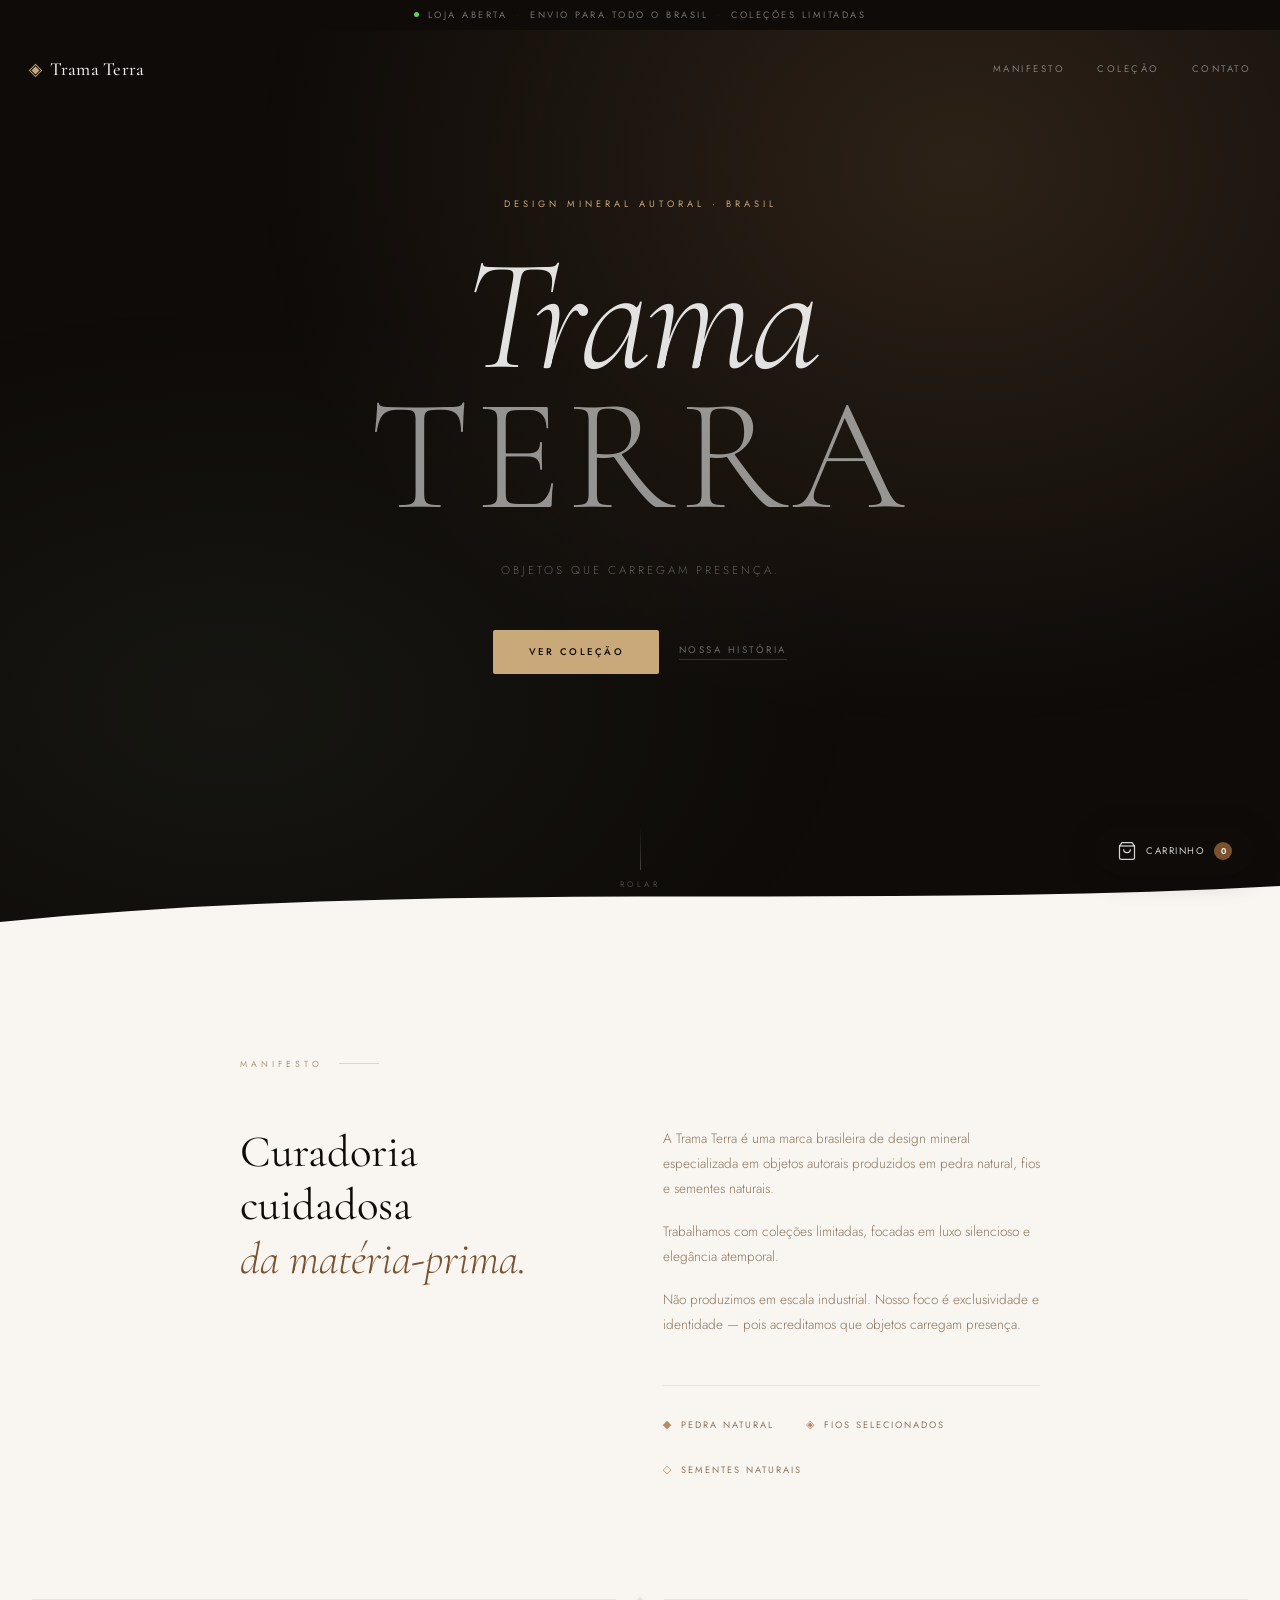
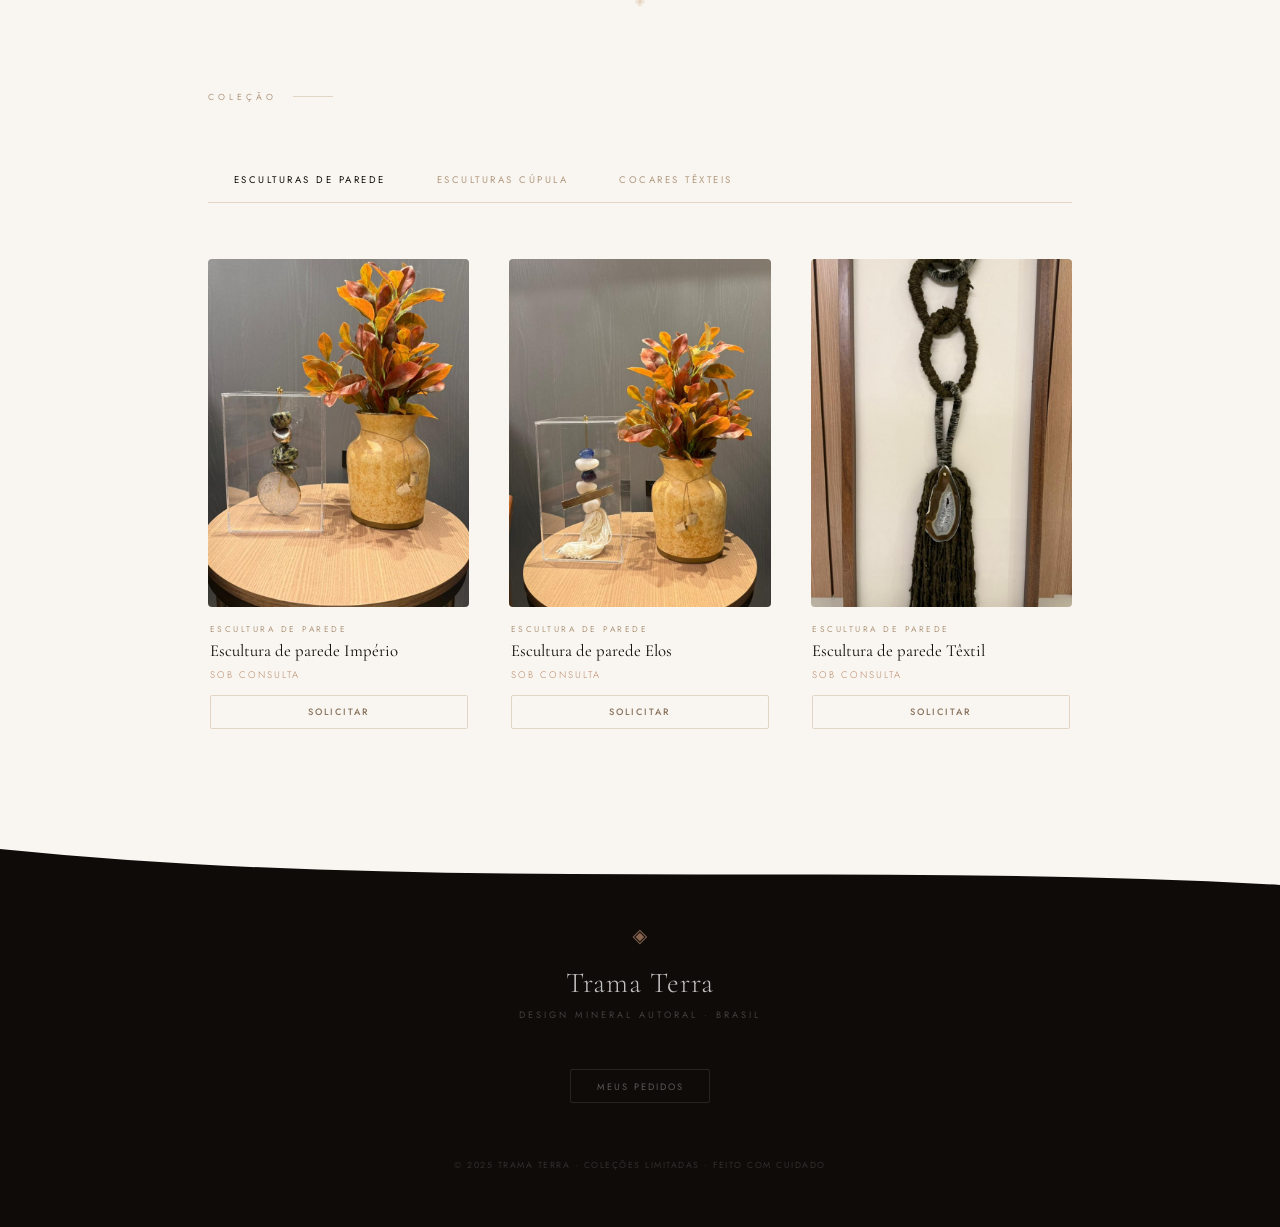
==== commit f3963e82: "version 02-04-26" ====
--- a/index.html
+++ b/index.html
@@ -4,91 +4,95 @@
     <meta charset="UTF-8" />
     <meta name="viewport" content="width=device-width, initial-scale=1.0" />
     <title>Trama Terra – Design Mineral Autoral</title>
-    <link rel="stylesheet" href="https://cdnjs.cloudflare.com/ajax/libs/font-awesome/6.0.0-beta3/css/all.min.css" crossorigin="anonymous" />
     <link rel="preconnect" href="https://fonts.googleapis.com" />
     <link rel="preconnect" href="https://fonts.gstatic.com" crossorigin />
-    <link href="https://fonts.googleapis.com/css2?family=Cormorant+Garamond:ital,wght@0,300;0,400;0,500;0,600;1,300;1,400;1,500&family=Jost:wght@300;400;500;600&display=swap" rel="stylesheet" />
+    <link
+      href="https://fonts.googleapis.com/css2?family=Cormorant+Garamond:ital,wght@0,300;0,400;0,500;0,600;1,300;1,400;1,500&family=Jost:wght@200;300;400;500;600&display=swap"
+      rel="stylesheet"
+    />
     <link rel="stylesheet" href="style.css" />
   </head>
   <body>
-
-    <!-- ═══════════════ TOPBAR ═══════════════ -->
-    <div class="topbar-strip">
-      <span><span class="status-dot-inline"></span> Loja Aberta</span>
-      <span>·</span>
-      <span><i class="fas fa-truck"></i> Envio para todo o Brasil</span>
-      <span>·</span>
+    <!-- ─── TOPBAR ─── -->
+    <div class="topbar">
+      <span class="topbar-dot"></span>
+      <span>Loja Aberta</span>
+      <span class="topbar-sep">·</span>
+      <span>Envio para todo o Brasil</span>
+      <span class="topbar-sep">·</span>
       <span>Coleções Limitadas</span>
     </div>
 
-    <!-- ═══════════════ HEADER / HERO ═══════════════ -->
-    <header class="site-header">
-      <div class="header-inner">
-        <nav class="header-nav">
-          <div class="nav-logo">
-            <span class="nav-logo-symbol">◈</span>
-            <span class="nav-logo-name">Trama Terra</span>
-          </div>
-          <div class="nav-links">
-            <a href="#sobre" class="nav-link">Sobre</a>
-            <a href="#colecao" class="nav-link">Coleção</a>
-            <a href="#contato" class="nav-link">Contato</a>
-          </div>
-        </nav>
-
-        <div class="hero-content">
-          <div class="hero-eyebrow">Design Mineral Autoral · Brasil</div>
-          <h1 class="hero-title">
-            <span class="hero-title-line">Trama</span>
-            <span class="hero-title-line accent">Terra</span>
-          </h1>
-          <p class="hero-sub">Objetos que carregam presença.</p>
-          <div class="hero-ctas">
-            <a href="#colecao" class="btn-primary">Ver Coleção</a>
-            <a href="#sobre" class="btn-ghost">Nossa História</a>
-          </div>
-        </div>
-
-        <div class="hero-scroll-hint">
-          <span class="scroll-line"></span>
-          <span class="scroll-text">Rolar</span>
-        </div>
+    <!-- ─── HEADER / HERO ─── -->
+    <header class="site-header" id="topo">
+      <nav class="nav">
+        <a href="#topo" class="nav-logo">
+          <span class="logo-sym">◈</span>
+          <span class="logo-name">Trama Terra</span>
+        </a>
+        <div class="nav-links">
+          <a href="#manifesto" class="nav-link">Manifesto</a>
+          <a href="#colecao" class="nav-link">Coleção</a>
+          <a href="#contato" class="nav-link">Contato</a>
+        </div>
+      </nav>
+
+      <div class="hero">
+        <div class="hero-eyebrow">Design Mineral Autoral · Brasil</div>
+        <h1 class="hero-title">
+          <em>Trama</em>
+          <span>Terra</span>
+        </h1>
+        <p class="hero-sub">Objetos que carregam presença.</p>
+        <div class="hero-ctas">
+          <a href="#colecao" class="btn-primary">Ver Coleção</a>
+          <a href="#manifesto" class="btn-ghost">Nossa História</a>
+        </div>
+      </div>
+
+      <div class="hero-scroll">
+        <span class="scroll-line"></span>
+        <span class="scroll-label">Rolar</span>
       </div>
     </header>
 
-    <!-- ═══════════════ SOBRE / MANIFESTO ═══════════════ -->
-    <section class="about-section" id="sobre">
-      <div class="about-inner">
-        <div class="about-label">Manifesto</div>
-        <div class="about-grid">
-          <div class="about-left">
-            <h2 class="about-title">
-              Curadoria cuidadosa<br/>
+    <!-- ─── MANIFESTO ─── -->
+    <section class="manifesto" id="manifesto">
+      <div class="manifesto-inner">
+        <div class="section-label">Manifesto</div>
+        <div class="manifesto-grid">
+          <div class="manifesto-left fade-up">
+            <h2 class="manifesto-title">
+              Curadoria cuidadosa<br />
               <em>da matéria-prima.</em>
             </h2>
           </div>
-          <div class="about-right">
-            <p class="about-text">
-              A Trama Terra é uma marca brasileira de design mineral especializada em objetos autorais produzidos em pedra natural, fios e sementes naturais.
+          <div class="manifesto-right">
+            <p class="fade-up">
+              A Trama Terra é uma marca brasileira de design mineral
+              especializada em objetos autorais produzidos em pedra natural,
+              fios e sementes naturais.
             </p>
-            <p class="about-text">
-              Trabalhamos com coleções limitadas, focadas em luxo silencioso e elegância atemporal.
+            <p class="fade-up">
+              Trabalhamos com coleções limitadas, focadas em luxo silencioso e
+              elegância atemporal.
             </p>
-            <p class="about-text">
-              Não produzimos em escala industrial. Nosso foco é exclusividade e identidade — pois acreditamos que objetos carregam presença.
+            <p class="fade-up">
+              Não produzimos em escala industrial. Nosso foco é exclusividade e
+              identidade — pois acreditamos que objetos carregam presença.
             </p>
-            <div class="about-pillars">
-              <div class="pillar">
-                <div class="pillar-symbol">◆</div>
-                <div class="pillar-label">Pedra Natural</div>
-              </div>
-              <div class="pillar">
-                <div class="pillar-symbol">◈</div>
-                <div class="pillar-label">Fios Selecionados</div>
-              </div>
-              <div class="pillar">
-                <div class="pillar-symbol">◇</div>
-                <div class="pillar-label">Sementes Naturais</div>
+            <div class="pillars">
+              <div class="pillar fade-up">
+                <div class="pillar-sym">◆</div>
+                <div class="pillar-name">Pedra Natural</div>
+              </div>
+              <div class="pillar fade-up">
+                <div class="pillar-sym">◈</div>
+                <div class="pillar-name">Fios Selecionados</div>
+              </div>
+              <div class="pillar fade-up">
+                <div class="pillar-sym">◇</div>
+                <div class="pillar-name">Sementes Naturais</div>
               </div>
             </div>
           </div>
@@ -96,444 +100,334 @@
       </div>
     </section>
 
-    <!-- ═══════════════ SEPARADOR ═══════════════ -->
-    <div class="section-sep">
-      <span class="sep-ornament">◈</span>
-    </div>
-
-    <!-- ═══════════════ COLEÇÃO ═══════════════ -->
-    <section class="collection-section" id="colecao">
+    <!-- ─── DIVIDER ─── -->
+    <div class="divider"><span>◈</span></div>
+
+    <!-- ─── COLEÇÃO ─── -->
+    <section class="collection" id="colecao">
       <div class="collection-inner">
-
-        <!-- NAV CATEGORIAS -->
-        <nav class="cat-nav" id="cat-nav-sticky">
-          <button class="cat-tab active" onclick="scrollToSection('cocas', this)">Cocás Artesanais</button>
-          <button class="cat-tab" onclick="scrollToSection('crochet', this)">Peças em Crochê</button>
+        <div class="section-label">Coleção</div>
+        <nav class="cat-tabs" id="cat-tabs">
+          <button class="cat-tab active" data-cat="esculturas">
+            Esculturas de Parede
+          </button>
+          <button class="cat-tab" data-cat="cupulas">Esculturas Cúpula</button>
+          <button class="cat-tab" data-cat="cocares">Cocares Têxteis</button>
         </nav>
-
-        <!-- COCÁS -->
-        <div class="product-section" id="cocas">
-          <div class="product-section-header">
-            <div class="psh-line"></div>
-            <div class="psh-content">
-              <div class="psh-label">Coleção</div>
-              <h2 class="psh-title">Cocás Artesanais</h2>
-              <p class="psh-desc">Feitos à mão com materiais de alta qualidade. Até 3 cores disponíveis por peça.</p>
-            </div>
-          </div>
-
-          <div class="products-grid">
-
-            <div class="product-card">
-              <div class="product-img-placeholder">
-                <span class="prod-icon">🎀</span>
-                <div class="prod-tag">Artesanal</div>
-              </div>
-              <div class="product-body">
-                <h3 class="product-name">Cocá Simples</h3>
-                <p class="product-desc">Delicado, leve e perfeito para o dia a dia. Elástico macio e confortável.</p>
-                <div class="product-footer">
-                  <span class="product-price">R$ 18</span>
-                  <button class="add-btn add-td-cart-btn"
-                    data-name="Cocá Simples" data-price="18.00"
-                    data-colors='["Rosa","Azul Bebê","Lilás","Branco","Amarelo","Verde Menta","Coral","Pêssego"]'
-                    data-max-colors="2">
-                    Adicionar <i class="fas fa-plus"></i>
-                  </button>
-                </div>
-              </div>
-            </div>
-
-            <div class="product-card">
-              <div class="product-img-placeholder">
-                <span class="prod-icon">🌸</span>
-                <div class="prod-tag">Artesanal</div>
-              </div>
-              <div class="product-body">
-                <h3 class="product-name">Cocá com Flor</h3>
-                <p class="product-desc">Com florzinha bordada à mão. Delicado e muito fofo para bebês e crianças.</p>
-                <div class="product-footer">
-                  <span class="product-price">R$ 32</span>
-                  <button class="add-btn add-td-cart-btn"
-                    data-name="Cocá com Flor" data-price="32.00"
-                    data-colors='["Rosa","Branco","Lilás","Azul Claro","Pêssego","Coral"]'
-                    data-max-colors="2">
-                    Adicionar <i class="fas fa-plus"></i>
-                  </button>
-                </div>
-              </div>
-            </div>
-
-            <div class="product-card">
-              <div class="product-img-placeholder">
-                <span class="prod-icon">✨</span>
-                <div class="prod-tag">Luxo</div>
-              </div>
-              <div class="product-body">
-                <h3 class="product-name">Cocá Luxo com Pérola</h3>
-                <p class="product-desc">Com pérolas aplicadas à mão. Para ocasiões especiais e aniversários.</p>
-                <div class="product-footer">
-                  <span class="product-price">R$ 45</span>
-                  <button class="add-btn add-td-cart-btn"
-                    data-name="Cocá Luxo com Pérola" data-price="45.00"
-                    data-colors='["Branco","Champagne","Rosa Antigo","Nude"]'
-                    data-max-colors="1">
-                    Adicionar <i class="fas fa-plus"></i>
-                  </button>
-                </div>
-              </div>
-            </div>
-
-            <div class="product-card">
-              <div class="product-img-placeholder">
-                <span class="prod-icon">🎀</span>
-                <div class="prod-tag">Personalizado</div>
-              </div>
-              <div class="product-body">
-                <h3 class="product-name">Cocá Temático</h3>
-                <p class="product-desc">Personalizado com tema a escolher. Festa, safari, princesa e muito mais!</p>
-                <div class="product-footer">
-                  <span class="product-price">R$ 38</span>
-                  <button class="add-btn add-td-cart-btn"
-                    data-name="Cocá Temático" data-price="38.00"
-                    data-colors='["Rosa","Azul","Verde","Vermelho","Amarelo","Roxo"]'
-                    data-max-colors="3">
-                    Adicionar <i class="fas fa-plus"></i>
-                  </button>
-                </div>
-              </div>
-            </div>
-
-            <div class="product-card">
-              <div class="product-img-placeholder">
-                <span class="prod-icon">🎁</span>
-                <div class="prod-tag">Kit</div>
-              </div>
-              <div class="product-body">
-                <h3 class="product-name">Kit 3 Cocás</h3>
-                <p class="product-desc">Trio especial com 3 cocás iguais ou diferentes. Perfeito como lembrancinha.</p>
-                <div class="product-footer">
-                  <span class="product-price">R$ 48</span>
-                  <button class="add-btn add-td-cart-btn"
-                    data-name="Kit 3 Cocás" data-price="48.00"
-                    data-colors='["Rosa","Azul Bebê","Lilás","Branco","Amarelo","Verde"]'
-                    data-max-colors="3">
-                    Adicionar <i class="fas fa-plus"></i>
-                  </button>
-                </div>
-              </div>
-            </div>
-
-          </div>
-        </div>
-
-        <!-- CROCHÊ -->
-        <div class="product-section" id="crochet">
-          <div class="product-section-header">
-            <div class="psh-line"></div>
-            <div class="psh-content">
-              <div class="psh-label">Coleção</div>
-              <h2 class="psh-title">Peças em Crochê</h2>
-              <p class="psh-desc">Tricotado à mão com fios selecionados. Durabilidade e delicadeza em cada nó.</p>
-            </div>
-          </div>
-
-          <div class="products-grid">
-
-            <div class="product-card">
-              <div class="product-img-placeholder">
-                <span class="prod-icon">👜</span>
-                <div class="prod-tag">Artesanal</div>
-              </div>
-              <div class="product-body">
-                <h3 class="product-name">Bolsa de Crochê</h3>
-                <p class="product-desc">Bolsa artesanal, resistente e estilosa. Várias cores de fio disponíveis.</p>
-                <div class="product-footer">
-                  <span class="product-price">R$ 85</span>
-                  <button class="add-btn add-td-cart-btn"
-                    data-name="Bolsa de Crochê" data-price="85.00"
-                    data-colors='["Natural","Terracota","Azul Jeans","Preto","Branco","Caramelo"]'
-                    data-max-colors="2">
-                    Adicionar <i class="fas fa-plus"></i>
-                  </button>
-                </div>
-              </div>
-            </div>
-
-            <div class="product-card">
-              <div class="product-img-placeholder">
-                <span class="prod-icon">🧣</span>
-                <div class="prod-tag">Artesanal</div>
-              </div>
-              <div class="product-body">
-                <h3 class="product-name">Cachecol de Crochê</h3>
-                <p class="product-desc">Macio, quente e cheio de charme. Fio antialérgico de alta qualidade.</p>
-                <div class="product-footer">
-                  <span class="product-price">R$ 65</span>
-                  <button class="add-btn add-td-cart-btn"
-                    data-name="Cachecol de Crochê" data-price="65.00"
-                    data-colors='["Cinza","Vinho","Caramelo","Azul Marinho","Creme","Verde Militar"]'
-                    data-max-colors="2">
-                    Adicionar <i class="fas fa-plus"></i>
-                  </button>
-                </div>
-              </div>
-            </div>
-
-            <div class="product-card">
-              <div class="product-img-placeholder">
-                <span class="prod-icon">🌺</span>
-                <div class="prod-tag">Décor</div>
-              </div>
-              <div class="product-body">
-                <h3 class="product-name">Porta-Copo Floral</h3>
-                <p class="product-desc">Conjunto de 4 porta-copos com motivo floral. Protege a mesa com elegância.</p>
-                <div class="product-footer">
-                  <span class="product-price">R$ 35</span>
-                  <button class="add-btn add-td-cart-btn"
-                    data-name="Porta-Copo Floral (jg 4)" data-price="35.00"
-                    data-colors='["Branco","Creme","Rosa","Azul Claro","Verde Sage"]'
-                    data-max-colors="2">
-                    Adicionar <i class="fas fa-plus"></i>
-                  </button>
-                </div>
-              </div>
-            </div>
-
-            <div class="product-card">
-              <div class="product-img-placeholder">
-                <span class="prod-icon">🧸</span>
-                <div class="prod-tag">Personalizado</div>
-              </div>
-              <div class="product-body">
-                <h3 class="product-name">Amigurumi Personalizado</h3>
-                <p class="product-desc">Boneco em crochê feito sob encomenda. Animais, personagens e muito mais!</p>
-                <div class="product-footer">
-                  <span class="product-price">R$ 95</span>
-                  <button class="add-btn add-td-cart-btn"
-                    data-name="Amigurumi Personalizado" data-price="95.00"
-                    data-colors='["Bege","Marrom","Cinza","Branco","Colorido","Rosa"]'
-                    data-max-colors="3">
-                    Adicionar <i class="fas fa-plus"></i>
-                  </button>
-                </div>
-              </div>
-            </div>
-
-            <div class="product-card">
-              <div class="product-img-placeholder">
-                <span class="prod-icon">🎨</span>
-                <div class="prod-tag">Arte</div>
-              </div>
-              <div class="product-body">
-                <h3 class="product-name">Quadro em Crochê</h3>
-                <p class="product-desc">Arte em crochê emoldurada. Decoração única e artesanal para a sua casa.</p>
-                <div class="product-footer">
-                  <span class="product-price">R$ 120</span>
-                  <button class="add-btn add-td-cart-btn"
-                    data-name="Quadro em Crochê" data-price="120.00"
-                    data-colors='["Neutros","Terrosos","Azuis","Rosas","Colorido"]'
-                    data-max-colors="3">
-                    Adicionar <i class="fas fa-plus"></i>
-                  </button>
-                </div>
-              </div>
-            </div>
-
-            <div class="product-card">
-              <div class="product-img-placeholder">
-                <span class="prod-icon">🌀</span>
-                <div class="prod-tag">Décor</div>
-              </div>
-              <div class="product-body">
-                <h3 class="product-name">Tapete em Crochê</h3>
-                <p class="product-desc">Tapete artesanal redondo ou retangular. Toque macio e design exclusivo.</p>
-                <div class="product-footer">
-                  <span class="product-price">R$ 150</span>
-                  <button class="add-btn add-td-cart-btn"
-                    data-name="Tapete em Crochê" data-price="150.00"
-                    data-colors='["Natural/Creme","Terracota/Creme","Preto/Branco","Azul/Branco","Rosa/Branco"]'
-                    data-max-colors="2">
-                    Adicionar <i class="fas fa-plus"></i>
-                  </button>
-                </div>
-              </div>
-            </div>
-
-          </div>
-        </div>
-
+        <div class="products-grid" id="products-grid"></div>
       </div>
     </section>
 
-    <!-- ═══════════════ CONTATO / FOOTER ═══════════════ -->
+    <!-- ─── FOOTER ─── -->
     <footer class="site-footer" id="contato">
       <div class="footer-inner">
         <div class="footer-brand">
-          <span class="footer-symbol">◈</span>
+          <span class="footer-sym">◈</span>
           <div class="footer-name">Trama Terra</div>
-          <p class="footer-tagline">Design Mineral Autoral · Brasil</p>
-        </div>
-        <div class="footer-links">
-          <button class="footer-history-btn" onclick="openHistoryModal()">
-            <i class="fas fa-receipt"></i> Meus Pedidos
-          </button>
-        </div>
+          <p class="footer-tag">Design Mineral Autoral · Brasil</p>
+        </div>
+        <button class="footer-orders-btn" onclick="openHistoryModal()">
+          Meus Pedidos
+        </button>
         <div class="footer-copy">
           © 2025 Trama Terra · Coleções Limitadas · Feito com cuidado
         </div>
       </div>
     </footer>
 
-    <!-- ═══════════════ BOTÃO FLUTUANTE DO CARRINHO ═══════════════ -->
+    <!-- ─── CART FAB ─── -->
     <button class="cart-fab" id="cart-btn">
-      <i class="fas fa-shopping-bag"></i>
-      <span class="cart-fab-label">Carrinho</span>
+      <svg
+        width="20"
+        height="20"
+        viewBox="0 0 24 24"
+        fill="none"
+        stroke="currentColor"
+        stroke-width="1.5"
+      >
+        <path d="M6 2 3 6v14a2 2 0 0 0 2 2h14a2 2 0 0 0 2-2V6l-3-4z" />
+        <line x1="3" y1="6" x2="21" y2="6" />
+        <path d="M16 10a4 4 0 0 1-8 0" />
+      </svg>
+      <span>Carrinho</span>
       <span class="cart-badge" id="cart-count">0</span>
     </button>
 
-    <!-- ═══════════════ MODAL – SELEÇÃO DE CORES ═══════════════ -->
-    <div class="modal-overlay" id="color-modal">
-      <div class="modal-sheet" style="max-width:440px">
+    <!-- ══ MODAL: PRODUTO ══ -->
+    <div class="modal-overlay" id="product-modal">
+      <div class="modal-sheet product-sheet">
+        <button class="modal-close" id="product-modal-close">
+          <svg
+            width="18"
+            height="18"
+            viewBox="0 0 24 24"
+            fill="none"
+            stroke="currentColor"
+            stroke-width="1.5"
+          >
+            <line x1="18" y1="6" x2="6" y2="18" />
+            <line x1="6" y1="6" x2="18" y2="18" />
+          </svg>
+        </button>
+        <div class="pm-gallery">
+          <div class="pm-main-wrap" id="pm-main-wrap">
+            <img class="pm-main-img" id="pm-main-img" src="" alt="" />
+            <button class="pm-arrow pm-arrow-left" id="pm-prev">‹</button>
+            <button class="pm-arrow pm-arrow-right" id="pm-next">›</button>
+            <div class="pm-img-counter" id="pm-img-counter">1 / 1</div>
+          </div>
+          <div class="pm-thumbs" id="pm-thumbs"></div>
+        </div>
+        <div class="pm-info">
+          <div class="pm-cat" id="pm-category"></div>
+          <h2 class="pm-name" id="pm-name"></h2>
+          <p class="pm-desc" id="pm-desc"></p>
+          <div class="pm-price" id="pm-price"></div>
+          <div class="pm-qty-row">
+            <button class="qty-btn" id="pm-dec">−</button>
+            <span class="qty-num" id="pm-qty">1</span>
+            <button class="qty-btn" id="pm-inc">+</button>
+          </div>
+          <textarea
+            class="pm-obs"
+            id="pm-obs"
+            placeholder="Observações: preferências, medidas, urgência..."
+          ></textarea>
+          <button class="pm-add-btn" id="pm-add-btn">
+            Adicionar ao Carrinho
+          </button>
+        </div>
+      </div>
+    </div>
+
+    <!-- ══ MODAL: CARRINHO ══ -->
+    <div class="modal-overlay" id="cart-modal">
+      <div class="modal-sheet">
         <div class="modal-header">
-          <h2 class="modal-title">Escolha as Cores</h2>
-          <button class="modal-close" id="color-modal-close"><i class="fas fa-times"></i></button>
-        </div>
-        <div class="color-modal-body">
-          <div class="color-product-preview">
-            <span class="preview-icon" id="color-product-icon">🎀</span>
-            <div>
-              <div class="preview-name" id="color-product-name">Produto</div>
-              <div class="preview-price" id="color-product-price">R$ 0,00</div>
+          <h2 class="modal-title">
+            Carrinho
+            <span class="modal-count" id="cart-count-modal">0 itens</span>
+          </h2>
+          <button class="modal-close" id="close-modal-btn">
+            <svg
+              width="18"
+              height="18"
+              viewBox="0 0 24 24"
+              fill="none"
+              stroke="currentColor"
+              stroke-width="1.5"
+            >
+              <line x1="18" y1="6" x2="6" y2="18" />
+              <line x1="6" y1="6" x2="18" y2="18" />
+            </svg>
+          </button>
+        </div>
+        <div class="cart-body">
+          <div id="cart-items"></div>
+          <div class="cart-total-row">
+            <span>Subtotal</span>
+            <span id="cart-total">R$ 0,00</span>
+          </div>
+
+          <div class="form-section">
+            <div class="form-section-title">Calcular Frete</div>
+            <div class="frete-row">
+              <input
+                type="text"
+                class="form-input"
+                id="frete-cep-input"
+                placeholder="CEP (77000-000)"
+                oninput="formatCEPFrete(this)"
+                maxlength="9"
+              />
+              <button class="btn-calc-frete" onclick="calcularFrete()">
+                Calcular
+              </button>
+            </div>
+            <div
+              id="frete-result"
+              class="frete-result"
+              style="display: none"
+            ></div>
+          </div>
+
+          <div class="form-section">
+            <div class="form-section-title">Seus Dados</div>
+            <input
+              type="text"
+              class="form-input"
+              id="customer-name"
+              placeholder="Nome completo"
+            />
+            <p class="form-warn" id="customer-name-warn">
+              Por favor, informe seu nome.
+            </p>
+            <div class="form-row">
+              <input
+                type="tel"
+                class="form-input"
+                id="customer-phone"
+                placeholder="WhatsApp / Celular"
+              />
+              <input
+                type="email"
+                class="form-input"
+                id="customer-email"
+                placeholder="E-mail (opcional)"
+              />
+            </div>
+            <p class="form-warn" id="customer-phone-warn">
+              Por favor, informe seu WhatsApp.
+            </p>
+          </div>
+
+          <div class="form-section">
+            <div class="form-section-title">Entrega</div>
+            <div class="ship-opts">
+              <div
+                class="ship-opt selected"
+                id="ship-correios"
+                onclick="selectShipping('correios')"
+              >
+                📦 Correios
+              </div>
+              <div
+                class="ship-opt"
+                id="ship-motoboy"
+                onclick="selectShipping('motoboy')"
+              >
+                🛵 Motoboy
+              </div>
+              <div
+                class="ship-opt"
+                id="ship-retirada"
+                onclick="selectShipping('retirada')"
+              >
+                🏡 Retirada
+              </div>
+            </div>
+            <div id="address-block">
+              <input
+                type="text"
+                class="form-input"
+                id="cep-input"
+                placeholder="CEP"
+                oninput="formatCEP(this)"
+                maxlength="9"
+              />
+              <p class="form-warn" id="cep-warn">Por favor, informe o CEP.</p>
+              <input
+                type="text"
+                class="form-input"
+                id="address-street"
+                placeholder="Rua / Avenida"
+              />
+              <div class="form-row">
+                <input
+                  type="text"
+                  class="form-input"
+                  id="address-num"
+                  placeholder="Número"
+                />
+                <input
+                  type="text"
+                  class="form-input"
+                  id="address-comp"
+                  placeholder="Complemento"
+                />
+              </div>
+              <input
+                type="text"
+                class="form-input"
+                id="address-bairro"
+                placeholder="Bairro"
+              />
+              <div class="form-row">
+                <input
+                  type="text"
+                  class="form-input"
+                  id="address-city"
+                  placeholder="Cidade"
+                />
+                <input
+                  type="text"
+                  class="form-input"
+                  id="address-state"
+                  placeholder="UF"
+                  maxlength="2"
+                />
+              </div>
+              <p class="form-warn" id="address-warn">
+                Preencha o endereço completo.
+              </p>
             </div>
           </div>
-          <div class="color-section-label" id="color-max-label">Selecione até 1 cor</div>
-          <div class="color-chips-wrap" id="color-chips"></div>
-          <div class="color-selected-hint" id="color-selected-hint">Nenhuma cor selecionada</div>
-          <div class="color-section-label" style="margin-top:0.5rem">Observações (opcional)</div>
-          <textarea class="obs-textarea" id="color-obs"
-            placeholder="Ex: Tamanho P, nome bordado, urgência, tema específico..."></textarea>
-          <div class="color-modal-actions">
-            <button class="btn-cancel" id="color-cancel-btn">Cancelar</button>
-            <button class="btn-confirm" id="color-confirm-btn">
-              <i class="fas fa-bag-shopping"></i> Adicionar
-            </button>
-          </div>
-        </div>
-      </div>
-    </div>
-
-    <!-- ═══════════════ MODAL – CARRINHO ═══════════════ -->
-    <div class="modal-overlay" id="cart-modal">
-      <div class="modal-sheet" style="max-width:520px">
-        <div class="modal-header">
-          <h2 class="modal-title">
-            Meu Carrinho
-            <span id="cart-count-modal" style="font-size:0.8rem;color:var(--text-muted);font-family:'Jost',sans-serif;font-weight:400;">0 itens</span>
-          </h2>
-          <button class="modal-close" id="close-modal-btn"><i class="fas fa-times"></i></button>
-        </div>
-        <div class="cart-body">
-          <div id="cart-items"></div>
-
-          <div class="cart-total-row">
-            <span class="cart-total-label">Subtotal</span>
-            <span class="cart-total-value" id="cart-total">R$ 0,00</span>
-          </div>
-
-          <!-- ─── CALCULAR FRETE ─── -->
-          <div class="form-section">
-            <div class="form-section-title">Calcular Frete</div>
-            <div class="frete-calc-wrap">
-              <div class="frete-input-row">
-                <input type="text" class="form-input" id="frete-cep-input"
-                  placeholder="Digite seu CEP (ex: 77000-000)"
-                  oninput="formatCEPFrete(this)" maxlength="9" />
-                <button class="btn-calc-frete" onclick="calcularFrete()">
-                  <i class="fas fa-search"></i> Calcular
-                </button>
-              </div>
-              <div id="frete-result" class="frete-result" style="display:none"></div>
-            </div>
-          </div>
-
-          <!-- Dados do Cliente -->
-          <div class="form-section">
-            <div class="form-section-title">Seus Dados</div>
-            <input type="text"  class="form-input" id="customer-name"  placeholder="Nome completo" />
-            <p class="form-warn" id="customer-name-warn"><i class="fas fa-exclamation-circle"></i> Digite seu nome</p>
-            <div class="form-row">
-              <input type="tel"   class="form-input" id="customer-phone" placeholder="WhatsApp / Celular" style="margin-bottom:0" />
-              <input type="email" class="form-input" id="customer-email" placeholder="E-mail"             style="margin-bottom:0" />
-            </div>
-            <p class="form-warn" id="customer-phone-warn"><i class="fas fa-exclamation-circle"></i> Digite seu WhatsApp</p>
-          </div>
-
-          <!-- Entrega -->
-          <div class="form-section">
-            <div class="form-section-title">Entrega</div>
-            <div class="shipping-opts">
-              <div class="ship-opt selected" id="ship-correios" onclick="selectShipping('correios')">
-                <span class="ship-icon">📦</span>Correios
-              </div>
-              <div class="ship-opt" id="ship-motoboy" onclick="selectShipping('motoboy')">
-                <span class="ship-icon">🛵</span>Motoboy Local
-              </div>
-              <div class="ship-opt" id="ship-retirada" onclick="selectShipping('retirada')">
-                <span class="ship-icon">🏡</span>Retirar
-              </div>
-            </div>
-
-            <div id="address-block">
-              <input type="text" class="form-input" id="cep-input" placeholder="CEP (ex: 77000-000)"
-                style="margin-bottom:0.5rem" oninput="formatCEP(this)" />
-              <p class="form-warn" id="cep-warn"><i class="fas fa-exclamation-circle"></i> Digite seu CEP</p>
-              <input type="text" class="form-input" id="address-street" placeholder="Rua / Avenida" style="margin-bottom:0.5rem" />
-              <div class="form-row" style="margin-bottom:0.5rem">
-                <input type="text" class="form-input" id="address-num"  placeholder="Número"      style="margin-bottom:0" />
-                <input type="text" class="form-input" id="address-comp" placeholder="Complemento" style="margin-bottom:0" />
-              </div>
-              <input type="text" class="form-input" id="address-bairro" placeholder="Bairro" style="margin-bottom:0.5rem" />
-              <div class="form-row">
-                <input type="text" class="form-input" id="address-city"  placeholder="Cidade"      style="margin-bottom:0" />
-                <input type="text" class="form-input" id="address-state" placeholder="Estado (UF)" style="margin-bottom:0" maxlength="2" />
-              </div>
-              <p class="form-warn" id="address-warn"><i class="fas fa-exclamation-circle"></i> Preencha o endereço completo</p>
-            </div>
-          </div>
-
-          <!-- Pagamento -->
+
           <div class="form-section">
             <div class="form-section-title">Pagamento</div>
             <div class="pay-opts">
-              <div class="pay-opt selected" id="btn-pix"      onclick="selectPayment('pix')">💠 Pix</div>
-              <div class="pay-opt"          id="btn-cartao"   onclick="selectPayment('cartao')">💳 Cartão</div>
-              <div class="pay-opt"          id="btn-deposito" onclick="selectPayment('deposito')">🏦 Depósito</div>
-            </div>
-            <div id="change-area" style="display:none">
-              <input type="number" class="form-input" id="change-value" placeholder="Valor que vai pagar (para troco)" min="0" step="0.01" />
-              <div class="change-info-msg" id="change-info"></div>
+              <div
+                class="pay-opt selected"
+                id="btn-pix"
+                onclick="selectPayment('pix')"
+              >
+                Pix
+              </div>
+              <div
+                class="pay-opt"
+                id="btn-cartao"
+                onclick="selectPayment('cartao')"
+              >
+                Cartão
+              </div>
+              <div
+                class="pay-opt"
+                id="btn-deposito"
+                onclick="selectPayment('deposito')"
+              >
+                Depósito
+              </div>
             </div>
           </div>
 
           <button class="checkout-btn" id="checkout-btn">
-            <i class="fab fa-whatsapp"></i> Finalizar pelo WhatsApp
+            <svg width="18" height="18" viewBox="0 0 24 24" fill="currentColor">
+              <path
+                d="M17.472 14.382c-.297-.149-1.758-.867-2.03-.967-.273-.099-.471-.148-.67.15-.197.297-.767.966-.94 1.164-.173.199-.347.223-.644.075-.297-.15-1.255-.463-2.39-1.475-.883-.788-1.48-1.761-1.653-2.059-.173-.297-.018-.458.13-.606.134-.133.298-.347.446-.52.149-.174.198-.298.298-.497.099-.198.05-.371-.025-.52-.075-.149-.669-1.612-.916-2.207-.242-.579-.487-.5-.669-.51-.173-.008-.371-.01-.57-.01-.198 0-.52.074-.792.372-.272.297-1.04 1.016-1.04 2.479 0 1.462 1.065 2.875 1.213 3.074.149.198 2.096 3.2 5.077 4.487.709.306 1.262.489 1.694.625.712.227 1.36.195 1.871.118.571-.085 1.758-.719 2.006-1.413.248-.694.248-1.289.173-1.413-.074-.124-.272-.198-.57-.347z"
+              />
+              <path
+                d="M11.99 0C5.389 0 .014 5.375.014 11.976c0 2.094.54 4.099 1.572 5.878L.002 24l6.296-1.566A11.927 11.927 0 0 0 11.99 24c6.601 0 11.976-5.375 11.976-11.976S18.591 0 11.99 0z"
+              />
+            </svg>
+            Finalizar pelo WhatsApp
           </button>
         </div>
       </div>
     </div>
 
-    <!-- ═══════════════ MODAL – HISTÓRICO DE PEDIDOS ═══════════════ -->
+    <!-- ══ MODAL: HISTÓRICO ══ -->
     <div class="modal-overlay" id="history-modal">
-      <div class="modal-sheet" style="max-width:520px">
+      <div class="modal-sheet">
         <div class="modal-header">
           <h2 class="modal-title">Meus Pedidos</h2>
-          <button class="modal-close" id="history-modal-close"><i class="fas fa-times"></i></button>
+          <button class="modal-close" id="history-modal-close">
+            <svg
+              width="18"
+              height="18"
+              viewBox="0 0 24 24"
+              fill="none"
+              stroke="currentColor"
+              stroke-width="1.5"
+            >
+              <line x1="18" y1="6" x2="6" y2="18" />
+              <line x1="6" y1="6" x2="18" y2="18" />
+            </svg>
+          </button>
         </div>
         <div class="history-body">
           <div id="history-list"></div>
           <button class="history-clear-btn" onclick="clearHistory()">
-            <i class="fas fa-trash-alt"></i> Limpar Histórico
+            Limpar Histórico
           </button>
         </div>
       </div>
@@ -541,140 +435,452 @@
 
     <script src="script.js"></script>
     <script>
-      // ─── FRETE CALCULATOR ───────────────────────────────────
+      /* ════════════════════════════════════════════════════════════
+         CATÁLOGO DE PRODUTOS — Trama Terra
+         Associação manual: produto ↔ imagens por agrupamento visual.
+         
+         Lógica de distribuição das 19 imagens entre os 7 produtos:
+         - img1–img3:  Escultura Império (madeira + pedras, verticais escuras)
+         - img4–img6:  Escultura Elos (ágata, tons mais claros, textura circular)
+         - img7–img9:  Escultura Têxtil (sementes, textura fibrosa)
+         - img10–img12: Cúpula Clareza Mental (pedras azuladas/brancas/selenita)
+         - img13–img15: Cúpula Calma (tons verdes/jade/ágata)
+         - img16–img17: Cocar Floresta G (grande, plumagem densa)
+         - img18–img19: Cocar Capim Dourado (capim dourado, tonalidade ouro)
+         
+         Nota: caso as imagens reais não correspondam exatamente a esta
+         distribuição, basta reatribuir os arrays abaixo. A lógica de
+         renderização continuará funcionando automaticamente.
+      ════════════════════════════════════════════════════════════ */
+      const CATALOG = [
+        // ── ESCULTURAS DE PAREDE ────────────────────────────────
+        {
+          id: "p1",
+          cat: "esculturas",
+          catLabel: "Escultura de Parede",
+          name: "Escultura de parede Império",
+          desc: "Em manta e pedras e madeira nobre. 36×118 cm. Uma peça monumental que redefine a parede como elemento vivo — presença que cresce com o tempo.",
+          price: 0,
+          priceStr: "Sob consulta",
+          images: [
+            "assets/img/img1.jpeg",
+            "assets/img/img2.jpeg",
+            "assets/img/img3.jpeg",
+          ],
+        },
+        {
+          id: "p2",
+          cat: "esculturas",
+          catLabel: "Escultura de Parede",
+          name: "Escultura de parede Elos",
+          desc: "Em seda primitiva e pedra natural Ágata. Cada anel carrega a memória da pedra e a delicadeza do fio — elos entre o natural e o contemporâneo.",
+          price: 0,
+          priceStr: "Sob consulta",
+          images: [
+            "assets/img/img4.jpeg",
+            "assets/img/img5.jpeg",
+            "assets/img/img6.jpeg",
+          ],
+        },
+        {
+          id: "p3",
+          cat: "esculturas",
+          catLabel: "Escultura de Parede",
+          name: "Escultura de parede Têxtil",
+          desc: "Em madeira nobre e sementes naturais. 45×118 cm. Texturas sobrepostas formam uma narrativa visual que revela novos detalhes a cada olhar.",
+          price: 0,
+          priceStr: "Sob consulta",
+          images: [
+            "assets/img/img7.jpeg",
+            "assets/img/img8.jpeg",
+            "assets/img/img9.jpeg",
+          ],
+        },
+        // ── ESCULTURAS CÚPULA ───────────────────────────────────
+        {
+          id: "p4",
+          cat: "cupulas",
+          catLabel: "Escultura Cúpula",
+          name: "Cúpula Clareza Mental",
+          desc: "Sodalita, quartzo branco leitoso, selenita banhada, seda pura. 22×12×15 cm. Uma composição de pedras que convida à contemplação e ao silêncio interior.",
+          price: 0,
+          priceStr: "Sob consulta",
+          images: [
+            "assets/img/img10.jpeg",
+            "assets/img/img11.jpeg",
+            "assets/img/img12.jpeg",
+          ],
+        },
+        {
+          id: "p5",
+          cat: "cupulas",
+          catLabel: "Escultura Cúpula",
+          name: "Cúpula Calma",
+          desc: "Jadeita, quartzo banhado, ágata. 12×12×15 cm. A harmonia das pedras em pequeno formato — presença concentrada para ambientes que pedem equilíbrio.",
+          price: 0,
+          priceStr: "Sob consulta",
+          images: [
+            "assets/img/img13.jpeg",
+            "assets/img/img14.jpeg",
+            "assets/img/img15.jpeg",
+          ],
+        },
+        // ── COCARES TÊXTEIS ─────────────────────────────────────
+        {
+          id: "p6",
+          cat: "cocares",
+          catLabel: "Cocar Têxtil",
+          name: "Cocar Têxtil Floresta G",
+          desc: "Produzido artesanalmente com materiais naturais selecionados à mão. O tamanho G traz imponência e beleza — uma peça de decoração ou uso ritual de impacto único.",
+          price: 0,
+          priceStr: "Sob consulta",
+          images: ["assets/img/img16.jpeg", "assets/img/img17.jpeg"],
+        },
+        {
+          id: "p7",
+          cat: "cocares",
+          catLabel: "Cocar Têxtil",
+          name: "Cocar Têxtil Capim Dourado",
+          desc: "Confeccionado com capim dourado do Jalapão — fibra endêmica do Tocantins. Leveza, cor e textura únicas que só a natureza é capaz de criar.",
+          price: 0,
+          priceStr: "Sob consulta",
+          images: ["assets/img/img18.jpeg", "assets/img/img19.jpeg"],
+        },
+      ];
+
+      // ── Estado modal produto ────────────────────────────────
+      let currentProduct = null;
+      let currentImgIdx = 0;
+      let pmQty = 1;
+
+      // ── Intersection observer (fade-up) ─────────────────────
+      // IMPORTANTE: deve ser criado ANTES de renderGrid, pois renderGrid
+      // chama intersectObs.observe() ao criar os cards de produto.
+      const intersectObs = new IntersectionObserver(
+        (entries) => {
+          entries.forEach((entry) => {
+            if (entry.isIntersecting) entry.target.classList.add("visible");
+          });
+        },
+        { threshold: 0.08 },
+      );
+      document
+        .querySelectorAll(".fade-up")
+        .forEach((el) => intersectObs.observe(el));
+
+      // ── Renderizar grade ────────────────────────────────────
+      function renderGrid(cat) {
+        const grid = document.getElementById("products-grid");
+        const items = CATALOG.filter((p) => p.cat === cat);
+        grid.innerHTML = "";
+        items.forEach((p, i) => {
+          const card = document.createElement("article");
+          card.className = "product-card fade-up";
+          card.style.animationDelay = i * 80 + "ms";
+          card.innerHTML = `
+            <div class="product-img-wrap" onclick="openProductModal('${p.id}')">
+              <img class="product-img" src="${p.images[0]}" alt="${p.name}" loading="lazy"/>
+              <div class="product-overlay"><span>Ver Peça</span></div>
+            </div>
+            <div class="product-info">
+              <div class="product-cat-label">${p.catLabel}</div>
+              <h3 class="product-name">${p.name}</h3>
+              <div class="product-price-tag">${p.priceStr}</div>
+              <button class="product-cta" onclick="openProductModal('${p.id}')">Solicitar</button>
+            </div>
+          `;
+          grid.appendChild(card);
+          intersectObs.observe(card);
+        });
+      }
+
+      // ── Abrir modal produto ─────────────────────────────────
+      function openProductModal(id) {
+        const p = CATALOG.find((x) => x.id === id);
+        if (!p) return;
+        currentProduct = p;
+        currentImgIdx = 0;
+        pmQty = 1;
+        document.getElementById("pm-qty").textContent = "1";
+        document.getElementById("pm-category").textContent = p.catLabel;
+        document.getElementById("pm-name").textContent = p.name;
+        document.getElementById("pm-desc").textContent = p.desc;
+        document.getElementById("pm-price").textContent = p.priceStr;
+        document.getElementById("pm-obs").value = "";
+        const mainImg = document.getElementById("pm-main-img");
+        mainImg.style.opacity = "1";
+        mainImg.src = p.images[0];
+        mainImg.alt = p.name;
+        // Atualiza contador
+        const counter = document.getElementById("pm-img-counter");
+        if (counter) {
+          counter.textContent = `1 / ${p.images.length}`;
+          counter.style.display = p.images.length > 1 ? "" : "none";
+        }
+        // Setas só aparecem se tiver mais de 1 imagem
+        const showArrows = p.images.length > 1;
+        document.getElementById("pm-prev").style.display = showArrows
+          ? ""
+          : "none";
+        document.getElementById("pm-next").style.display = showArrows
+          ? ""
+          : "none";
+        // Thumbnails
+        const thumbsEl = document.getElementById("pm-thumbs");
+        thumbsEl.innerHTML = "";
+        p.images.forEach((src, i) => {
+          const btn = document.createElement("button");
+          btn.className = "pm-thumb" + (i === 0 ? " active" : "");
+          btn.innerHTML = `<img src="${src}" alt="${p.name} ${i + 1}" loading="lazy"/>`;
+          btn.onclick = () => setImg(i);
+          thumbsEl.appendChild(btn);
+        });
+        thumbsEl.style.display = p.images.length > 1 ? "flex" : "none";
+        document.getElementById("product-modal").classList.add("active");
+        document.body.style.overflow = "hidden";
+      }
+
+      function setImg(idx) {
+        if (!currentProduct) return;
+        currentImgIdx =
+          (idx + currentProduct.images.length) % currentProduct.images.length;
+        const mainImg = document.getElementById("pm-main-img");
+        mainImg.style.opacity = "0";
+        setTimeout(() => {
+          mainImg.src = currentProduct.images[currentImgIdx];
+          mainImg.style.opacity = "1";
+          const counter = document.getElementById("pm-img-counter");
+          if (counter)
+            counter.textContent = `${currentImgIdx + 1} / ${currentProduct.images.length}`;
+        }, 120);
+        document
+          .querySelectorAll(".pm-thumb")
+          .forEach((t, i) => t.classList.toggle("active", i === currentImgIdx));
+      }
+
+      document
+        .getElementById("pm-prev")
+        .addEventListener("click", () => setImg(currentImgIdx - 1));
+      document
+        .getElementById("pm-next")
+        .addEventListener("click", () => setImg(currentImgIdx + 1));
+
+      // Swipe na imagem principal
+      let touchStartX = 0;
+      const mainWrap = document.getElementById("pm-main-wrap");
+      mainWrap.addEventListener(
+        "touchstart",
+        (e) => {
+          touchStartX = e.touches[0].clientX;
+        },
+        { passive: true },
+      );
+      mainWrap.addEventListener(
+        "touchend",
+        (e) => {
+          const dx = e.changedTouches[0].clientX - touchStartX;
+          if (Math.abs(dx) < 40) return;
+          setImg(dx < 0 ? currentImgIdx + 1 : currentImgIdx - 1);
+        },
+        { passive: true },
+      );
+
+      // Qty no modal produto
+      document.getElementById("pm-dec").onclick = () => {
+        if (pmQty > 1) pmQty--;
+        document.getElementById("pm-qty").textContent = pmQty;
+      };
+      document.getElementById("pm-inc").onclick = () => {
+        pmQty++;
+        document.getElementById("pm-qty").textContent = pmQty;
+      };
+
+      // Adicionar ao carrinho via modal produto
+      document.getElementById("pm-add-btn").onclick = () => {
+        if (!currentProduct) return;
+        const obs = document.getElementById("pm-obs").value.trim();
+        for (let i = 0; i < pmQty; i++) {
+          addToCart({
+            name: currentProduct.name,
+            price: 0,
+            priceStr: currentProduct.priceStr,
+            obs: i === 0 ? obs : "",
+            colors: [],
+          });
+        }
+        document.getElementById("product-modal").classList.remove("active");
+        document.body.style.overflow = "";
+        const fab = document.getElementById("cart-btn");
+        fab.classList.add("bounce");
+        fab.addEventListener(
+          "animationend",
+          () => fab.classList.remove("bounce"),
+          { once: true },
+        );
+      };
+
+      // Fechar modal produto
+      document.getElementById("product-modal-close").onclick = () => {
+        document.getElementById("product-modal").classList.remove("active");
+        document.body.style.overflow = "";
+      };
+      document
+        .getElementById("product-modal")
+        .addEventListener("click", (e) => {
+          if (e.target.id === "product-modal") {
+            document.getElementById("product-modal").classList.remove("active");
+            document.body.style.overflow = "";
+          }
+        });
+
+      // ── Category tabs ───────────────────────────────────────
+      document.querySelectorAll(".cat-tab").forEach((tab) => {
+        tab.onclick = function () {
+          document
+            .querySelectorAll(".cat-tab")
+            .forEach((t) => t.classList.remove("active"));
+          this.classList.add("active");
+          renderGrid(this.dataset.cat);
+        };
+      });
+      renderGrid("esculturas");
+
+      // ── Sticky tabs ─────────────────────────────────────────
+      const catTabsEl = document.getElementById("cat-tabs");
+      const colecaoEl = document.getElementById("colecao");
+      window.addEventListener(
+        "scroll",
+        () => {
+          catTabsEl.classList.toggle(
+            "sticky",
+            colecaoEl.getBoundingClientRect().top <= 0,
+          );
+        },
+        { passive: true },
+      );
+
+      // ── Smooth anchors ──────────────────────────────────────
+      document.querySelectorAll("a[href^='#']").forEach((a) => {
+        a.addEventListener("click", (e) => {
+          const el = document.getElementById(a.getAttribute("href").slice(1));
+          if (el) {
+            e.preventDefault();
+            el.scrollIntoView({ behavior: "smooth" });
+          }
+        });
+      });
+
+      // ── Frete ───────────────────────────────────────────────
       function formatCEPFrete(input) {
-        let v = input.value.replace(/\D/g, '').slice(0, 8);
-        if (v.length > 5) v = v.slice(0, 5) + '-' + v.slice(5);
+        let v = input.value.replace(/\D/g, "").slice(0, 8);
+        if (v.length > 5) v = v.slice(0, 5) + "-" + v.slice(5);
         input.value = v;
       }
-
       async function calcularFrete() {
-        const cepInput = document.getElementById('frete-cep-input');
-        const resultEl = document.getElementById('frete-result');
-        const cep = cepInput.value.replace(/\D/g, '');
-
+        const cepInput = document.getElementById("frete-cep-input");
+        const resultEl = document.getElementById("frete-result");
+        const cep = cepInput.value.replace(/\D/g, "");
         if (cep.length !== 8) {
-          resultEl.style.display = 'block';
-          resultEl.innerHTML = `<div class="frete-error"><i class="fas fa-exclamation-circle"></i> Por favor, informe um CEP válido com 8 dígitos.</div>`;
+          resultEl.style.display = "block";
+          resultEl.innerHTML = `<div class="frete-msg frete-error">Informe um CEP válido.</div>`;
           return;
         }
-
-        resultEl.style.display = 'block';
-        resultEl.innerHTML = `<div class="frete-loading"><i class="fas fa-circle-notch fa-spin"></i> Consultando CEP...</div>`;
-
+        resultEl.style.display = "block";
+        resultEl.innerHTML = `<div class="frete-msg">Consultando...</div>`;
         try {
           const res = await fetch(`https://viacep.com.br/ws/${cep}/json/`);
           const data = await res.json();
-
           if (data.erro) {
-            resultEl.innerHTML = `<div class="frete-error"><i class="fas fa-times-circle"></i> CEP não encontrado. Verifique e tente novamente.</div>`;
+            resultEl.innerHTML = `<div class="frete-msg frete-error">CEP não encontrado.</div>`;
             return;
           }
-
-          // Simular cálculo de frete baseado no estado
-          const estado = data.uf;
-          const freteInfo = calcularValorFrete(estado, data.localidade);
-
+          const frete = calcularValorFrete(data.uf);
           resultEl.innerHTML = `
-            <div class="frete-address">
-              <i class="fas fa-map-marker-alt"></i>
-              <span>${data.logradouro ? data.logradouro + ', ' : ''}${data.bairro ? data.bairro + ' – ' : ''}${data.localidade}/${data.uf}</span>
-            </div>
-            <div class="frete-options">
-              ${freteInfo.map(op => `
-                <div class="frete-option">
-                  <div class="frete-option-left">
-                    <span class="frete-option-icon">${op.icon}</span>
-                    <div>
-                      <div class="frete-option-name">${op.nome}</div>
-                      <div class="frete-option-prazo">${op.prazo}</div>
-                    </div>
-                  </div>
-                  <div class="frete-option-price">${op.preco}</div>
-                </div>
-              `).join('')}
-            </div>
-            <p class="frete-note">* Valores estimados. O frete final será confirmado via WhatsApp.</p>
+            <div class="frete-location">📍 ${data.localidade} / ${data.uf}</div>
+            ${frete
+              .map(
+                (op) => `
+              <div class="frete-opt">
+                <div><div class="frete-opt-name">${op.nome}</div><div class="frete-opt-prazo">${op.prazo}</div></div>
+                <div class="frete-opt-price">${op.preco}</div>
+              </div>`,
+              )
+              .join("")}
+            <p class="frete-note">* Estimativa. Valor final confirmado via WhatsApp.</p>
           `;
-        } catch (err) {
-          resultEl.innerHTML = `<div class="frete-error"><i class="fas fa-wifi"></i> Erro ao consultar. Verifique sua conexão.</div>`;
+        } catch {
+          resultEl.innerHTML = `<div class="frete-msg frete-error">Erro de conexão.</div>`;
         }
       }
-
-      function calcularValorFrete(uf, cidade) {
-        // Tabela de frete estimado por região
-        const regioes = {
-          TO: 'centro-oeste',
-          GO: 'centro-oeste', DF: 'centro-oeste', MT: 'centro-oeste', MS: 'centro-oeste',
-          SP: 'sudeste', RJ: 'sudeste', MG: 'sudeste', ES: 'sudeste',
-          RS: 'sul', SC: 'sul', PR: 'sul',
-          BA: 'nordeste', CE: 'nordeste', PE: 'nordeste', MA: 'nordeste',
-          PI: 'nordeste', RN: 'nordeste', PB: 'nordeste', SE: 'nordeste', AL: 'nordeste',
-          PA: 'norte', AM: 'norte', RO: 'norte', AC: 'norte',
-          RR: 'norte', AP: 'norte', TO: 'norte'
+      function calcularValorFrete(uf) {
+        const m = {
+          GO: "co",
+          DF: "co",
+          MT: "co",
+          MS: "co",
+          TO: "co",
+          SP: "se",
+          RJ: "se",
+          MG: "se",
+          ES: "se",
+          RS: "s",
+          SC: "s",
+          PR: "s",
+          BA: "ne",
+          CE: "ne",
+          PE: "ne",
+          MA: "ne",
+          PI: "ne",
+          RN: "ne",
+          PB: "ne",
+          SE: "ne",
+          AL: "ne",
+          PA: "no",
+          AM: "no",
+          RO: "no",
+          AC: "no",
+          RR: "no",
+          AP: "no",
         };
-
-        const precos = {
-          'centro-oeste': { pac: 'R$ 18,00', sedex: 'R$ 32,00', pacPrazo: '5–8 dias úteis', sedexPrazo: '2–3 dias úteis' },
-          'sudeste':      { pac: 'R$ 22,00', sedex: 'R$ 38,00', pacPrazo: '7–10 dias úteis', sedexPrazo: '3–4 dias úteis' },
-          'sul':          { pac: 'R$ 22,00', sedex: 'R$ 40,00', pacPrazo: '7–10 dias úteis', sedexPrazo: '3–5 dias úteis' },
-          'nordeste':     { pac: 'R$ 25,00', sedex: 'R$ 45,00', pacPrazo: '8–12 dias úteis', sedexPrazo: '4–6 dias úteis' },
-          'norte':        { pac: 'R$ 28,00', sedex: 'R$ 52,00', pacPrazo: '10–15 dias úteis', sedexPrazo: '5–7 dias úteis' },
+        const p = {
+          co: {
+            pac: "R$ 18",
+            sedex: "R$ 32",
+            pacP: "5–8 dias",
+            sedexP: "2–3 dias",
+          },
+          se: {
+            pac: "R$ 22",
+            sedex: "R$ 38",
+            pacP: "7–10 dias",
+            sedexP: "3–4 dias",
+          },
+          s: {
+            pac: "R$ 22",
+            sedex: "R$ 40",
+            pacP: "7–10 dias",
+            sedexP: "3–5 dias",
+          },
+          ne: {
+            pac: "R$ 25",
+            sedex: "R$ 45",
+            pacP: "8–12 dias",
+            sedexP: "4–6 dias",
+          },
+          no: {
+            pac: "R$ 28",
+            sedex: "R$ 52",
+            pacP: "10–15 dias",
+            sedexP: "5–7 dias",
+          },
         };
-
-        const regiao = regioes[uf] || 'sudeste';
-        const p = precos[regiao];
-
+        const r = p[m[uf] || "se"];
         return [
-          { icon: '📦', nome: 'PAC – Correios', prazo: p.pacPrazo, preco: p.pac },
-          { icon: '⚡', nome: 'SEDEX – Correios', prazo: p.sedexPrazo, preco: p.sedex },
-          { icon: '🛵', nome: 'Motoboy Local', prazo: 'Somente Palmas/TO', preco: 'R$ 10,00' },
+          { nome: "PAC – Correios", prazo: r.pacP, preco: r.pac },
+          { nome: "SEDEX – Correios", prazo: r.sedexP, preco: r.sedex },
+          { nome: "Motoboy Local", prazo: "Somente Palmas/TO", preco: "R$ 10" },
         ];
       }
-
-      // ─── STICKY NAV ─────────────────────────────────────────
-      const catNav = document.getElementById('cat-nav-sticky');
-      const collectionSection = document.getElementById('colecao');
-
-      window.addEventListener('scroll', () => {
-        const offset = collectionSection.getBoundingClientRect().top;
-        catNav.classList.toggle('sticky-active', offset <= 0);
-      });
-
-      // ─── SCROLL TO SECTION ───────────────────────────────────
-      function scrollToSection(id, el) {
-        const target = document.getElementById(id);
-        if (!target) return;
-        const top = target.getBoundingClientRect().top + window.scrollY - 56;
-        window.scrollTo({ top, behavior: 'smooth' });
-        document.querySelectorAll('.cat-tab').forEach(t => t.classList.remove('active'));
-        if (el) el.classList.add('active');
-      }
-
-      // ─── SMOOTH ANCHOR LINKS ─────────────────────────────────
-      document.querySelectorAll('a[href^="#"]').forEach(a => {
-        a.addEventListener('click', e => {
-          const id = a.getAttribute('href').slice(1);
-          const el = document.getElementById(id);
-          if (el) {
-            e.preventDefault();
-            el.scrollIntoView({ behavior: 'smooth' });
-          }
-        });
-      });
-
-      // ─── INTERSECTION OBSERVER (fade-in) ─────────────────────
-      const observer = new IntersectionObserver((entries) => {
-        entries.forEach(entry => {
-          if (entry.isIntersecting) {
-            entry.target.classList.add('visible');
-          }
-        });
-      }, { threshold: 0.1 });
-
-      document.querySelectorAll('.product-card, .pillar, .about-text').forEach(el => {
-        observer.observe(el);
-      });
     </script>
   </body>
 </html>
--- a/style.css
+++ b/style.css
@@ -1,82 +1,167 @@
 /* ══════════════════════════════════════════════════════════════
-   TRAMA TERRA – Design Mineral Autoral
-   style.css – Mobile First · Luxury Minimal · Editorial
+   TRAMA TERRA — Design Mineral Autoral
+   style.css — Mobile First · Luxury Minimal · Editorial Premium
    ══════════════════════════════════════════════════════════════ */
 
 /* ─── VARIÁVEIS ──────────────────────────────────────────────── */
 :root {
-  --terra:        #8b5e3c;
-  --terra-dark:   #6b4328;
-  --terra-light:  #c4956a;
-  --cream:        #faf6ef;
-  --cream-dark:   #f0e8d8;
-  --sage:         #7a8c6e;
-  --sage-light:   #a8b89a;
-  --moss:         #4e6043;
-  --sand:         #d4b896;
-  --warm-white:   #fefcf8;
-  --ink:          #1a1209;
-  --text:         #2c1f14;
-  --text-muted:   #8b7355;
-  --border:       #e5d5c0;
-  --surface:      #fefcf8;
-  --surface2:     #f5ede0;
-  --green:        #4e6043;
-  --green-dark:   #3a4c30;
-
-  --font-serif: 'Cormorant Garamond', Georgia, serif;
-  --font-sans:  'Jost', system-ui, sans-serif;
+  --ink: #0e0b09;
+  --ink-soft: #1c1410;
+  --terra: #7a5230;
+  --terra-lt: #b8896a;
+  --terra-pale: #e8d5c4;
+  --sand: #c9a87a;
+  --sand-lt: #ddc49a;
+  --cream: #f9f6f1;
+  --cream-dk: #f0e9df;
+  --cream-dkr: #e6ddd1;
+  --warm-white: #fefcf9;
+  --text: #1e150e;
+  --text-muted: #8c7660;
+  --text-light: #b0987e;
+  --border: #e2d5c5;
+  --border-lt: #ede4d8;
+  --surface: #f9f6f1;
+
+  --font-serif: "Cormorant Garamond", Georgia, serif;
+  --font-sans: "Jost", system-ui, sans-serif;
+
+  --radius-sm: 2px;
+  --radius: 4px;
+  --radius-lg: 8px;
+  --transition: 0.26s ease;
+  --transition-slow: 0.45s ease;
+
+  --shadow-sm: 0 2px 12px rgba(14, 11, 9, 0.06);
+  --shadow-md: 0 6px 28px rgba(14, 11, 9, 0.1);
+  --shadow-lg: 0 16px 48px rgba(14, 11, 9, 0.14);
 }
 
 /* ─── RESET ───────────────────────────────────────────────────── */
-*, *::before, *::after { box-sizing: border-box; margin: 0; padding: 0; }
-
-html { scroll-behavior: smooth; }
-
+*,
+*::before,
+*::after {
+  box-sizing: border-box;
+  margin: 0;
+  padding: 0;
+}
+html {
+  scroll-behavior: smooth;
+  font-size: 16px;
+}
 body {
   font-family: var(--font-sans);
   background: var(--cream);
   color: var(--text);
   -webkit-font-smoothing: antialiased;
+  -moz-osx-font-smoothing: grayscale;
   overflow-x: hidden;
 }
-
-/* ─── TOPBAR STRIP ────────────────────────────────────────────── */
-.topbar-strip {
+img {
+  display: block;
+  max-width: 100%;
+}
+button,
+input,
+textarea,
+select {
+  font-family: inherit;
+  font-size: inherit;
+  -webkit-appearance: none;
+  appearance: none;
+}
+a {
+  text-decoration: none;
+}
+
+/* ─── TOPBAR ──────────────────────────────────────────────────── */
+.topbar {
   background: var(--ink);
-  color: rgba(255,255,255,0.7);
-  font-family: var(--font-sans);
-  font-size: 0.68rem;
+  color: rgba(255, 255, 255, 0.42);
+  font-size: 0.58rem;
+  font-weight: 400;
+  letter-spacing: 2.5px;
+  text-transform: uppercase;
+  text-align: center;
+  padding: 0.52rem 1rem;
+  display: flex;
+  align-items: center;
+  justify-content: center;
+  gap: 0.55rem;
+  flex-wrap: wrap;
+}
+.topbar-dot {
+  display: inline-block;
+  width: 5px;
+  height: 5px;
+  border-radius: 50%;
+  background: #6ec96a;
+  animation: pulse 2.4s infinite;
+  flex-shrink: 0;
+}
+.topbar-sep {
+  opacity: 0.2;
+}
+@keyframes pulse {
+  0%,
+  100% {
+    opacity: 1;
+    transform: scale(1);
+  }
+  50% {
+    opacity: 0.4;
+    transform: scale(1.5);
+  }
+}
+
+/* ─── NAV ─────────────────────────────────────────────────────── */
+.nav {
+  position: absolute;
+  top: 0;
+  left: 0;
+  right: 0;
+  z-index: 10;
+  display: flex;
+  align-items: center;
+  justify-content: space-between;
+  padding: 1.8rem 1.8rem;
+}
+.nav-logo {
+  display: flex;
+  align-items: center;
+  gap: 0.5rem;
+}
+.logo-sym {
+  color: var(--sand);
+  font-size: 1.1rem;
+  line-height: 1;
+}
+.logo-name {
+  font-family: var(--font-serif);
+  font-size: 1.15rem;
   font-weight: 500;
-  letter-spacing: 1.5px;
-  text-transform: uppercase;
-  text-align: center;
-  padding: 0.55rem 1rem;
-  display: flex;
-  align-items: center;
-  justify-content: center;
-  gap: 0.75rem;
-  flex-wrap: wrap;
-}
-
-.status-dot-inline {
-  display: inline-block;
-  width: 6px; height: 6px;
-  border-radius: 50%;
-  background: #7dd87a;
-  animation: pulse 1.8s infinite;
-  vertical-align: middle;
-  margin-right: 2px;
-}
-
-@keyframes pulse {
-  0%, 100% { opacity: 1; transform: scale(1); }
-  50%       { opacity: 0.55; transform: scale(1.35); }
-}
-
-/* ─── HEADER / HERO ───────────────────────────────────────────── */
+  color: rgba(255, 255, 255, 0.92);
+  letter-spacing: 0.3px;
+}
+.nav-links {
+  display: flex;
+  gap: 2rem;
+}
+.nav-link {
+  font-size: 0.6rem;
+  font-weight: 400;
+  letter-spacing: 2.5px;
+  text-transform: uppercase;
+  color: rgba(255, 255, 255, 0.42);
+  transition: color var(--transition);
+}
+.nav-link:hover {
+  color: var(--sand-lt);
+}
+
+/* ─── HERO ────────────────────────────────────────────────────── */
 .site-header {
-  background: linear-gradient(170deg, var(--ink) 0%, #3a2010 45%, var(--terra) 85%, var(--terra-light) 100%);
+  background: var(--ink);
   min-height: 100svh;
   position: relative;
   overflow: hidden;
@@ -84,1321 +169,1388 @@
   flex-direction: column;
 }
 
-/* Textura sutil */
 .site-header::before {
-  content: '';
+  content: "";
   position: absolute;
   inset: 0;
   background-image:
-    radial-gradient(ellipse at 75% 25%, rgba(196,149,106,0.25) 0%, transparent 55%),
-    radial-gradient(ellipse at 15% 80%, rgba(122,140,110,0.18) 0%, transparent 45%);
+    radial-gradient(
+      ellipse at 75% 15%,
+      rgba(186, 136, 90, 0.18) 0%,
+      transparent 52%
+    ),
+    radial-gradient(
+      ellipse at 18% 75%,
+      rgba(100, 118, 90, 0.1) 0%,
+      transparent 42%
+    );
   pointer-events: none;
-}
-
-/* Curva inferior */
+  z-index: 1;
+}
+
 .site-header::after {
-  content: '';
+  content: "";
   position: absolute;
   bottom: -1px;
-  left: 0; right: 0;
+  left: 0;
+  right: 0;
   height: 80px;
-  background: url("data:image/svg+xml,%3Csvg viewBox='0 0 1440 80' xmlns='http://www.w3.org/2000/svg'%3E%3Cpath d='M0,80 C360,20 1080,70 1440,30 L1440,80 Z' fill='%23faf6ef'/%3E%3C/svg%3E") no-repeat bottom;
+  background: url("data:image/svg+xml,%3Csvg viewBox='0 0 1440 80' xmlns='http://www.w3.org/2000/svg'%3E%3Cpath d='M0,80 C480,20 960,65 1440,30 L1440,80 Z' fill='%23f9f6f1'/%3E%3C/svg%3E")
+    no-repeat bottom;
   background-size: cover;
   pointer-events: none;
-}
-
-.header-inner {
+  z-index: 3;
+}
+
+.hero {
+  flex: 1;
+  display: flex;
+  flex-direction: column;
+  align-items: center;
+  justify-content: center;
+  text-align: center;
+  padding: 7rem 2rem 6rem;
   position: relative;
   z-index: 2;
+}
+
+.hero-eyebrow {
+  font-size: 0.58rem;
+  font-weight: 400;
+  letter-spacing: 4px;
+  text-transform: uppercase;
+  color: var(--sand);
+  margin-bottom: 2.2rem;
+  opacity: 0;
+  animation: fadeUp 1s 0.2s forwards;
+}
+
+.hero-title {
   display: flex;
   flex-direction: column;
-  flex: 1;
-}
-
-/* NAV */
-.header-nav {
-  display: flex;
-  align-items: center;
-  justify-content: space-between;
-  padding: 1.5rem 1.5rem;
-}
-
-.nav-logo {
-  display: flex;
+  align-items: center;
+  line-height: 0.88;
+  margin-bottom: 2.2rem;
+  gap: 0;
+}
+.hero-title em {
+  font-family: var(--font-serif);
+  font-style: italic;
+  font-weight: 300;
+  font-size: clamp(4.8rem, 24vw, 10rem);
+  color: rgba(255, 255, 255, 0.88);
+  letter-spacing: -3px;
+  opacity: 0;
+  animation: fadeUp 1s 0.38s forwards;
+}
+.hero-title span {
+  font-family: var(--font-serif);
+  font-weight: 200;
+  font-size: clamp(4.8rem, 24vw, 10rem);
+  color: rgba(255, 255, 255, 0.55);
+  letter-spacing: 6px;
+  text-transform: uppercase;
+  opacity: 0;
+  animation: fadeUp 1s 0.52s forwards;
+}
+
+.hero-sub {
+  font-size: 0.72rem;
+  font-weight: 300;
+  letter-spacing: 3px;
+  color: rgba(255, 255, 255, 0.32);
+  margin-bottom: 3.2rem;
+  text-transform: uppercase;
+  opacity: 0;
+  animation: fadeUp 1s 0.68s forwards;
+}
+
+.hero-ctas {
+  display: flex;
+  gap: 1.2rem;
+  align-items: center;
+  opacity: 0;
+  animation: fadeUp 1s 0.85s forwards;
+}
+
+.btn-primary {
+  font-size: 0.6rem;
+  font-weight: 500;
+  letter-spacing: 2.5px;
+  text-transform: uppercase;
+  color: var(--ink);
+  background: var(--sand);
+  padding: 0.95rem 2.2rem;
+  border-radius: var(--radius-sm);
+  transition:
+    background var(--transition),
+    transform var(--transition),
+    box-shadow var(--transition);
+  display: inline-block;
+}
+.btn-primary:hover {
+  background: var(--sand-lt);
+  transform: translateY(-2px);
+  box-shadow: 0 8px 24px rgba(201, 168, 122, 0.25);
+}
+
+.btn-ghost {
+  font-size: 0.6rem;
+  font-weight: 400;
+  letter-spacing: 2.5px;
+  text-transform: uppercase;
+  color: rgba(255, 255, 255, 0.38);
+  border-bottom: 1px solid rgba(255, 255, 255, 0.15);
+  padding-bottom: 2px;
+  transition:
+    color var(--transition),
+    border-color var(--transition);
+  display: inline-block;
+}
+.btn-ghost:hover {
+  color: rgba(255, 255, 255, 0.75);
+  border-color: rgba(255, 255, 255, 0.4);
+}
+
+.hero-scroll {
+  position: relative;
+  z-index: 2;
+  display: flex;
+  flex-direction: column;
   align-items: center;
   gap: 0.5rem;
-  text-decoration: none;
-}
-
-.nav-logo-symbol {
-  color: var(--sand);
-  font-size: 1.4rem;
-  line-height: 1;
-}
-
-.nav-logo-name {
+  padding-bottom: 2.5rem;
+  opacity: 0;
+  animation: fadeIn 1s 1.6s forwards;
+}
+.scroll-line {
+  width: 1px;
+  height: 44px;
+  background: linear-gradient(
+    to bottom,
+    transparent,
+    rgba(255, 255, 255, 0.22)
+  );
+  animation: scrollPulse 2.2s infinite;
+}
+.scroll-label {
+  font-size: 0.5rem;
+  letter-spacing: 3.5px;
+  text-transform: uppercase;
+  color: rgba(255, 255, 255, 0.25);
+}
+@keyframes scrollPulse {
+  0%,
+  100% {
+    opacity: 1;
+  }
+  50% {
+    opacity: 0.3;
+  }
+}
+
+/* ─── MANIFESTO ───────────────────────────────────────────────── */
+.manifesto {
+  padding: 7rem 2rem 6rem;
+  background: var(--cream);
+  position: relative;
+}
+.manifesto-inner {
+  max-width: 800px;
+  margin: 0 auto;
+}
+
+.section-label {
+  font-size: 0.55rem;
+  font-weight: 400;
+  letter-spacing: 4px;
+  text-transform: uppercase;
+  color: var(--text-light);
+  margin-bottom: 3.5rem;
+  display: flex;
+  align-items: center;
+  gap: 1rem;
+}
+.section-label::after {
+  content: "";
+  display: block;
+  height: 1px;
+  width: 40px;
+  background: var(--border);
+}
+
+.manifesto-grid {
+  display: grid;
+  grid-template-columns: 1fr;
+  gap: 3rem;
+}
+@media (min-width: 640px) {
+  .manifesto-grid {
+    grid-template-columns: 1fr 1.1fr;
+    gap: 5rem;
+  }
+}
+
+.manifesto-title {
   font-family: var(--font-serif);
-  font-size: 1.25rem;
-  font-weight: 500;
-  color: #fff;
-  letter-spacing: 0.5px;
-}
-
-.nav-links {
-  display: flex;
-  gap: 1.75rem;
-}
-
-.nav-link {
-  font-family: var(--font-sans);
-  font-size: 0.72rem;
-  font-weight: 500;
-  letter-spacing: 2px;
-  text-transform: uppercase;
-  color: rgba(255,255,255,0.65);
-  text-decoration: none;
-  transition: color 0.2s;
-}
-
-.nav-link:hover { color: var(--sand); }
-
-/* HERO */
-.hero-content {
-  flex: 1;
-  display: flex;
-  flex-direction: column;
-  align-items: center;
-  justify-content: center;
-  text-align: center;
-  padding: 2rem 1.5rem 5rem;
-}
-
-.hero-eyebrow {
-  font-family: var(--font-sans);
-  font-size: 0.65rem;
-  font-weight: 500;
-  letter-spacing: 3px;
-  text-transform: uppercase;
-  color: var(--sand);
-  margin-bottom: 1.5rem;
-  opacity: 0.85;
-}
-
-.hero-title {
-  display: flex;
-  flex-direction: column;
-  align-items: center;
-  line-height: 1;
-  margin-bottom: 1.5rem;
-}
-
-.hero-title-line {
-  font-family: var(--font-serif);
+  font-weight: 400;
+  font-size: clamp(2rem, 5.5vw, 2.8rem);
+  line-height: 1.2;
+  color: var(--ink);
+}
+.manifesto-title em {
+  font-style: italic;
   font-weight: 300;
-  font-size: clamp(4rem, 18vw, 8rem);
-  color: #fff;
-  letter-spacing: -1px;
+  color: var(--terra);
   display: block;
-  animation: fadeUp 0.9s ease both;
-}
-
-.hero-title-line.accent {
-  font-style: italic;
-  color: var(--sand);
-  animation-delay: 0.15s;
-}
-
-@keyframes fadeUp {
-  from { opacity: 0; transform: translateY(24px); }
-  to   { opacity: 1; transform: translateY(0); }
-}
-
-.hero-sub {
-  font-family: var(--font-serif);
-  font-size: clamp(1rem, 3.5vw, 1.4rem);
-  font-weight: 300;
-  font-style: italic;
-  color: rgba(255,255,255,0.6);
-  margin-bottom: 2.5rem;
-  animation: fadeUp 0.9s ease 0.3s both;
-}
-
-.hero-ctas {
-  display: flex;
-  gap: 1rem;
-  flex-wrap: wrap;
-  justify-content: center;
-  animation: fadeUp 0.9s ease 0.45s both;
-}
-
-.btn-primary {
-  display: inline-flex;
-  align-items: center;
-  gap: 0.4rem;
-  padding: 0.85rem 2rem;
-  background: var(--terra-light);
-  color: var(--ink);
-  border: none;
-  border-radius: 2px;
-  font-family: var(--font-sans);
-  font-size: 0.75rem;
-  font-weight: 600;
-  letter-spacing: 2px;
-  text-transform: uppercase;
-  text-decoration: none;
-  cursor: pointer;
-  transition: all 0.25s;
-}
-
-.btn-primary:hover {
-  background: var(--sand);
-  transform: translateY(-2px);
-}
-
-.btn-ghost {
-  display: inline-flex;
-  align-items: center;
-  gap: 0.4rem;
-  padding: 0.85rem 2rem;
-  background: transparent;
-  color: rgba(255,255,255,0.75);
-  border: 1px solid rgba(255,255,255,0.25);
-  border-radius: 2px;
-  font-family: var(--font-sans);
-  font-size: 0.75rem;
-  font-weight: 500;
-  letter-spacing: 2px;
-  text-transform: uppercase;
-  text-decoration: none;
-  cursor: pointer;
-  transition: all 0.25s;
-}
-
-.btn-ghost:hover {
-  border-color: var(--sand);
-  color: var(--sand);
-}
-
-/* SCROLL HINT */
-.hero-scroll-hint {
-  display: flex;
-  flex-direction: column;
-  align-items: center;
-  gap: 0.4rem;
-  padding-bottom: 3rem;
-  animation: fadeUp 1s ease 0.8s both;
-}
-
-.scroll-line {
-  display: block;
-  width: 1px;
-  height: 40px;
-  background: linear-gradient(to bottom, rgba(255,255,255,0.4), transparent);
-  animation: scrollPulse 2s ease infinite;
-}
-
-.scroll-text {
-  font-family: var(--font-sans);
-  font-size: 0.6rem;
-  letter-spacing: 2px;
-  text-transform: uppercase;
-  color: rgba(255,255,255,0.35);
-}
-
-@keyframes scrollPulse {
-  0%, 100% { opacity: 0.4; }
-  50%       { opacity: 1; }
-}
-
-/* ─── ABOUT / MANIFESTO ───────────────────────────────────────── */
-.about-section {
-  padding: 5rem 1.5rem 4rem;
-  max-width: 960px;
-  margin: 0 auto;
-}
-
-.about-label {
-  font-family: var(--font-sans);
-  font-size: 0.65rem;
-  font-weight: 600;
-  letter-spacing: 3px;
-  text-transform: uppercase;
-  color: var(--terra);
-  margin-bottom: 2.5rem;
-  display: flex;
-  align-items: center;
-  gap: 0.75rem;
-}
-
-.about-label::before {
-  content: '';
-  display: block;
-  width: 28px;
-  height: 1px;
-  background: var(--terra);
-}
-
-.about-grid {
-  display: flex;
-  flex-direction: column;
-  gap: 2.5rem;
-}
-
-@media (min-width: 700px) {
-  .about-grid {
-    display: grid;
-    grid-template-columns: 1fr 1fr;
-    gap: 4rem;
-    align-items: start;
-  }
-}
-
-.about-title {
-  font-family: var(--font-serif);
-  font-size: clamp(2rem, 7vw, 3.2rem);
-  font-weight: 300;
-  line-height: 1.2;
-  color: var(--text);
-}
-
-.about-title em {
-  font-style: italic;
-  color: var(--terra);
-}
-
-.about-text {
-  font-family: var(--font-sans);
-  font-size: 0.9rem;
+}
+
+.manifesto-right p {
+  font-size: 0.85rem;
   font-weight: 300;
   line-height: 1.85;
   color: var(--text-muted);
+  margin-bottom: 1.1rem;
+}
+
+.pillars {
+  display: flex;
+  gap: 2rem;
+  margin-top: 3rem;
+  flex-wrap: wrap;
+  padding-top: 2rem;
+  border-top: 1px solid var(--border-lt);
+}
+.pillar {
+  display: flex;
+  align-items: center;
+  gap: 0.6rem;
+}
+.pillar-sym {
+  font-size: 0.7rem;
+  color: var(--terra-lt);
+  line-height: 1;
+}
+.pillar-name {
+  font-size: 0.58rem;
+  letter-spacing: 2px;
+  text-transform: uppercase;
+  color: var(--text-muted);
+  font-weight: 400;
+}
+
+/* ─── DIVIDER ─────────────────────────────────────────────────── */
+.divider {
+  text-align: center;
+  padding: 0 2rem;
+  position: relative;
+  margin: 0;
+}
+.divider::before {
+  content: "";
+  position: absolute;
+  top: 50%;
+  left: 2rem;
+  right: 2rem;
+  height: 1px;
+  background: var(--border-lt);
+}
+.divider span {
+  position: relative;
+  z-index: 1;
+  background: var(--cream);
+  padding: 0 1.2rem;
+  color: var(--terra-pale);
+  font-size: 0.8rem;
+}
+
+/* ─── COLEÇÃO ─────────────────────────────────────────────────── */
+.collection {
+  padding: 5rem 0 7rem;
+  background: var(--cream);
+}
+.collection-inner {
+  max-width: 960px;
+  margin: 0 auto;
+  padding: 0 2rem;
+}
+
+.cat-tabs {
+  display: flex;
+  gap: 0;
+  margin-bottom: 3.5rem;
+  border-bottom: 1px solid var(--border);
+  overflow-x: auto;
+  -webkit-overflow-scrolling: touch;
+  scrollbar-width: none;
+  background: var(--cream);
+  transition: box-shadow 0.25s;
+}
+.cat-tabs::-webkit-scrollbar {
+  display: none;
+}
+.cat-tabs.sticky {
+  position: fixed;
+  top: 0;
+  left: 0;
+  right: 0;
+  z-index: 50;
+  padding: 0 2rem;
+  box-shadow: 0 4px 30px rgba(14, 11, 9, 0.07);
+  margin-bottom: 0;
+}
+
+.cat-tab {
+  flex-shrink: 0;
+  font-size: 0.6rem;
+  font-weight: 400;
+  letter-spacing: 2.5px;
+  text-transform: uppercase;
+  color: var(--text-light);
+  background: none;
+  border: none;
+  border-bottom: 1.5px solid transparent;
+  margin-bottom: -1px;
+  padding: 0.9rem 1.6rem;
+  cursor: pointer;
+  transition:
+    color var(--transition),
+    border-color var(--transition);
+  white-space: nowrap;
+}
+.cat-tab:hover {
+  color: var(--text-muted);
+}
+.cat-tab.active {
+  color: var(--ink);
+  border-bottom-color: var(--terra);
+}
+
+/* Products grid */
+.products-grid {
+  display: grid;
+  grid-template-columns: 1fr 1fr;
+  gap: 2rem 1.2rem;
+}
+@media (min-width: 600px) {
+  .products-grid {
+    grid-template-columns: repeat(3, 1fr);
+    gap: 2.5rem 1.8rem;
+  }
+}
+@media (min-width: 900px) {
+  .products-grid {
+    gap: 3rem 2.5rem;
+  }
+}
+
+/* Product card */
+.product-card {
+  display: flex;
+  flex-direction: column;
+  cursor: pointer;
+}
+
+.product-img-wrap {
+  position: relative;
+  overflow: hidden;
+  border-radius: var(--radius);
+  aspect-ratio: 3/4;
+  background: var(--cream-dk);
+  flex-shrink: 0;
+}
+
+.product-img {
+  width: 100%;
+  height: 100%;
+  object-fit: cover;
+  transition: transform 0.65s cubic-bezier(0.25, 0.46, 0.45, 0.94);
+}
+
+.product-card:hover .product-img {
+  transform: scale(1.06);
+}
+
+.product-overlay {
+  position: absolute;
+  inset: 0;
+  background: linear-gradient(
+    to top,
+    rgba(14, 11, 9, 0.55) 0%,
+    rgba(14, 11, 9, 0.1) 50%,
+    transparent 100%
+  );
+  display: flex;
+  align-items: flex-end;
+  justify-content: center;
+  padding-bottom: 1.4rem;
+  opacity: 0;
+  transition: opacity var(--transition-slow);
+}
+.product-card:hover .product-overlay {
+  opacity: 1;
+}
+
+.product-overlay span {
+  font-size: 0.55rem;
+  font-weight: 500;
+  letter-spacing: 3.5px;
+  text-transform: uppercase;
+  color: rgba(255, 255, 255, 0.92);
+  border: 1px solid rgba(255, 255, 255, 0.4);
+  padding: 0.45rem 1.1rem;
+  border-radius: 1px;
+  backdrop-filter: blur(4px);
+}
+
+.product-info {
+  padding: 1rem 0.1rem 0;
+  display: flex;
+  flex-direction: column;
+  gap: 0.3rem;
+}
+
+.product-cat-label {
+  font-size: 0.52rem;
+  font-weight: 400;
+  letter-spacing: 2.5px;
+  text-transform: uppercase;
+  color: var(--text-light);
+}
+.product-name {
+  font-family: var(--font-serif);
+  font-weight: 400;
+  font-size: 1.05rem;
+  line-height: 1.3;
+  color: var(--ink);
+}
+.product-price-tag {
+  font-size: 0.6rem;
+  font-weight: 300;
+  letter-spacing: 2px;
+  color: var(--terra-lt);
+  text-transform: uppercase;
+  margin-top: 0.1rem;
+  margin-bottom: 0.5rem;
+}
+.product-cta {
+  font-size: 0.58rem;
+  font-weight: 500;
+  letter-spacing: 2px;
+  text-transform: uppercase;
+  color: var(--text-muted);
+  background: none;
+  border: 1px solid var(--border);
+  padding: 0.6rem 1rem;
+  border-radius: var(--radius-sm);
+  cursor: pointer;
+  transition:
+    border-color var(--transition),
+    color var(--transition),
+    background var(--transition);
+  width: 100%;
+}
+.product-cta:hover {
+  border-color: var(--terra-lt);
+  color: var(--terra);
+  background: rgba(184, 137, 106, 0.05);
+}
+
+/* ─── FOOTER ──────────────────────────────────────────────────── */
+.site-footer {
+  background: var(--ink);
+  padding: 5rem 2rem 3.5rem;
+  position: relative;
+  overflow: hidden;
+}
+.site-footer::before {
+  content: "";
+  position: absolute;
+  top: -1px;
+  left: 0;
+  right: 0;
+  height: 80px;
+  background: url("data:image/svg+xml,%3Csvg viewBox='0 0 1440 80' xmlns='http://www.w3.org/2000/svg'%3E%3Cpath d='M0,0 C480,60 960,15 1440,50 L1440,0 Z' fill='%23f9f6f1'/%3E%3C/svg%3E")
+    no-repeat top;
+  background-size: cover;
+  pointer-events: none;
+}
+.footer-inner {
+  max-width: 780px;
+  margin: 0 auto;
+  text-align: center;
+  position: relative;
+  z-index: 1;
+}
+.footer-sym {
+  display: block;
+  color: var(--terra-lt);
+  font-size: 1.2rem;
   margin-bottom: 1rem;
+  opacity: 0.7;
+}
+.footer-name {
+  font-family: var(--font-serif);
+  font-size: 1.8rem;
+  font-weight: 300;
+  color: rgba(255, 255, 255, 0.75);
+  margin-bottom: 0.5rem;
+  letter-spacing: 1px;
+}
+.footer-tag {
+  font-size: 0.58rem;
+  letter-spacing: 3px;
+  text-transform: uppercase;
+  color: rgba(255, 255, 255, 0.22);
+  margin-bottom: 3rem;
+}
+.footer-orders-btn {
+  font-size: 0.58rem;
+  font-weight: 400;
+  letter-spacing: 2px;
+  text-transform: uppercase;
+  color: rgba(255, 255, 255, 0.32);
+  background: none;
+  border: 1px solid rgba(255, 255, 255, 0.1);
+  padding: 0.6rem 1.6rem;
+  border-radius: var(--radius-sm);
+  cursor: pointer;
+  transition:
+    color var(--transition),
+    border-color var(--transition);
+  margin-bottom: 3.5rem;
+}
+.footer-orders-btn:hover {
+  color: rgba(255, 255, 255, 0.6);
+  border-color: rgba(255, 255, 255, 0.22);
+}
+.footer-copy {
+  font-size: 0.55rem;
+  letter-spacing: 1.5px;
+  text-transform: uppercase;
+  color: rgba(255, 255, 255, 0.15);
+}
+
+/* ─── CART FAB ────────────────────────────────────────────────── */
+.cart-fab {
+  position: fixed;
+  bottom: 1.6rem;
+  right: 1.6rem;
+  z-index: 90;
+  display: flex;
+  align-items: center;
+  gap: 0.55rem;
+  background: var(--ink);
+  color: rgba(255, 255, 255, 0.82);
+  border: none;
+  padding: 0.85rem 1.4rem;
+  border-radius: 40px;
+  cursor: pointer;
+  font-size: 0.6rem;
+  font-weight: 400;
+  letter-spacing: 1.5px;
+  text-transform: uppercase;
+  box-shadow: 0 4px 28px rgba(14, 11, 9, 0.22);
+  transition:
+    transform 0.22s,
+    box-shadow 0.22s,
+    background 0.22s;
+}
+.cart-fab:hover {
+  background: var(--ink-soft);
+  transform: translateY(-2px);
+  box-shadow: 0 10px 36px rgba(14, 11, 9, 0.28);
+}
+.cart-fab.bounce {
+  animation: bounce 0.42s;
+}
+@keyframes bounce {
+  0%,
+  100% {
+    transform: translateY(0);
+  }
+  40% {
+    transform: translateY(-8px);
+  }
+  70% {
+    transform: translateY(-3px);
+  }
+}
+.cart-badge {
+  background: var(--terra);
+  color: #fff;
+  font-size: 0.52rem;
+  font-weight: 600;
+  width: 18px;
+  height: 18px;
+  border-radius: 50%;
+  display: flex;
+  align-items: center;
+  justify-content: center;
+  letter-spacing: 0;
+}
+
+/* ─── MODAIS ──────────────────────────────────────────────────── */
+.modal-overlay {
+  position: fixed;
+  inset: 0;
+  z-index: 200;
+  background: rgba(10, 7, 5, 0.6);
+  backdrop-filter: blur(6px);
+  -webkit-backdrop-filter: blur(6px);
+  display: flex;
+  align-items: flex-end;
+  justify-content: center;
   opacity: 0;
-  transform: translateY(16px);
-  transition: opacity 0.6s ease, transform 0.6s ease;
-}
-
-.about-text.visible {
+  pointer-events: none;
+  transition: opacity 0.28s;
+}
+.modal-overlay.active {
   opacity: 1;
+  pointer-events: all;
+}
+@media (min-width: 560px) {
+  .modal-overlay {
+    align-items: center;
+  }
+}
+
+.modal-sheet {
+  background: var(--warm-white);
+  width: 100%;
+  max-width: 520px;
+  max-height: 94svh;
+  overflow-y: auto;
+  border-radius: 16px 16px 0 0;
+  position: relative;
+  transform: translateY(30px);
+  transition: transform 0.32s cubic-bezier(0.34, 1.3, 0.64, 1);
+  scrollbar-width: thin;
+  scrollbar-color: var(--border) transparent;
+  box-shadow: var(--shadow-lg);
+}
+.modal-overlay.active .modal-sheet {
   transform: translateY(0);
 }
 
-.about-pillars {
-  display: flex;
-  gap: 1.5rem;
-  margin-top: 2rem;
-  flex-wrap: wrap;
-}
-
-.pillar {
+@media (min-width: 560px) {
+  .modal-sheet {
+    border-radius: 12px;
+    max-height: 90svh;
+  }
+}
+
+.modal-header {
+  display: flex;
+  align-items: center;
+  justify-content: space-between;
+  padding: 1.5rem 1.6rem 1rem;
+  position: sticky;
+  top: 0;
+  background: var(--warm-white);
+  z-index: 2;
+  border-bottom: 1px solid var(--border-lt);
+}
+.modal-title {
+  font-family: var(--font-serif);
+  font-size: 1.45rem;
+  font-weight: 400;
+  color: var(--ink);
+  display: flex;
+  align-items: baseline;
+  gap: 0.7rem;
+}
+.modal-count {
+  font-family: var(--font-sans);
+  font-size: 0.68rem;
+  font-weight: 300;
+  color: var(--text-light);
+  letter-spacing: 0.5px;
+}
+.modal-close {
+  width: 34px;
+  height: 34px;
+  border-radius: 50%;
+  border: 1px solid var(--border);
+  background: none;
+  cursor: pointer;
+  display: flex;
+  align-items: center;
+  justify-content: center;
+  color: var(--text-muted);
+  transition:
+    background var(--transition),
+    border-color var(--transition);
+  flex-shrink: 0;
+}
+.modal-close:hover {
+  background: var(--cream-dk);
+  border-color: var(--text-light);
+}
+
+/* ─── PRODUCT MODAL ───────────────────────────────────────────── */
+.product-sheet {
+  max-width: 620px;
   display: flex;
   flex-direction: column;
-  align-items: center;
-  gap: 0.4rem;
+}
+@media (min-width: 640px) {
+  .product-sheet {
+    flex-direction: row;
+    max-height: 88svh;
+  }
+}
+
+.pm-gallery {
+  background: var(--cream-dk);
+  flex-shrink: 0;
+  position: relative;
+}
+@media (max-width: 639px) {
+  .pm-gallery {
+    height: 58svh;
+    display: flex;
+    flex-direction: column;
+  }
+}
+@media (min-width: 640px) {
+  .pm-gallery {
+    width: 290px;
+    display: flex;
+    flex-direction: column;
+  }
+}
+
+.pm-main-wrap {
+  flex: 1;
+  position: relative;
+  overflow: hidden;
+}
+.pm-main-img {
+  width: 100%;
+  height: 100%;
+  object-fit: cover;
+  transition: opacity 0.18s ease;
+}
+
+.pm-arrow {
+  position: absolute;
+  top: 50%;
+  transform: translateY(-50%);
+  background: rgba(254, 252, 249, 0.88);
+  border: none;
+  width: 34px;
+  height: 34px;
+  border-radius: 50%;
+  font-size: 1.2rem;
+  cursor: pointer;
+  color: var(--ink);
+  display: flex;
+  align-items: center;
+  justify-content: center;
   opacity: 0;
-  transform: translateY(12px);
-  transition: opacity 0.5s ease, transform 0.5s ease;
-}
-
-.pillar.visible {
+  transition: opacity 0.2s;
+  box-shadow: var(--shadow-sm);
+  z-index: 2;
+}
+.pm-main-wrap:hover .pm-arrow {
   opacity: 1;
-  transform: translateY(0);
-}
-
-.pillar-symbol {
-  font-size: 1.4rem;
-  color: var(--terra);
-}
-
-.pillar-label {
-  font-family: var(--font-sans);
-  font-size: 0.65rem;
-  font-weight: 600;
+}
+.pm-arrow-left {
+  left: 0.75rem;
+}
+.pm-arrow-right {
+  right: 0.75rem;
+}
+
+.pm-img-counter {
+  position: absolute;
+  bottom: 0.7rem;
+  right: 0.8rem;
+  font-size: 0.52rem;
   letter-spacing: 1.5px;
-  text-transform: uppercase;
-  color: var(--text-muted);
-}
-
-/* ─── SEPARADOR ───────────────────────────────────────────────── */
-.section-sep {
-  text-align: center;
-  padding: 1rem 0 2rem;
-  color: var(--sand);
-  font-size: 1.5rem;
-  opacity: 0.5;
-}
-
-/* ─── COLLECTION SECTION ──────────────────────────────────────── */
-.collection-section {
-  background: var(--surface);
-  padding-top: 1rem;
-  padding-bottom: 4rem;
-}
-
-.collection-inner {
-  max-width: 1000px;
-  margin: 0 auto;
-}
-
-/* ─── CAT NAV ─────────────────────────────────────────────────── */
-.cat-nav {
-  display: flex;
-  gap: 0;
+  color: rgba(255, 255, 255, 0.6);
+  background: rgba(14, 11, 9, 0.45);
+  padding: 0.22rem 0.5rem;
+  border-radius: 20px;
+  backdrop-filter: blur(4px);
+  pointer-events: none;
+  z-index: 2;
+}
+
+.pm-thumbs {
+  display: flex;
+  gap: 0.35rem;
+  padding: 0.5rem 0.6rem;
   overflow-x: auto;
   scrollbar-width: none;
-  padding: 0 1rem;
-  border-bottom: 1px solid var(--border);
-  position: sticky;
-  top: -1px;
-  background: var(--surface);
-  z-index: 30;
-  transition: box-shadow 0.3s;
-}
-
-.cat-nav.sticky-active {
-  box-shadow: 0 4px 20px rgba(44,31,20,0.08);
-}
-
-.cat-nav::-webkit-scrollbar { display: none; }
-
-.cat-tab {
+  background: var(--cream-dkr);
+}
+.pm-thumbs::-webkit-scrollbar {
+  display: none;
+}
+
+.pm-thumb {
   flex-shrink: 0;
-  padding: 1.1rem 1.25rem;
+  width: 46px;
+  height: 54px;
+  border-radius: 3px;
+  overflow: hidden;
+  border: 2px solid transparent;
+  cursor: pointer;
+  background: none;
+  padding: 0;
+  transition:
+    border-color 0.18s,
+    opacity 0.18s;
+  opacity: 0.65;
+}
+.pm-thumb img {
+  width: 100%;
+  height: 100%;
+  object-fit: cover;
+}
+.pm-thumb.active {
+  border-color: var(--terra);
+  opacity: 1;
+}
+.pm-thumb:hover {
+  opacity: 0.9;
+}
+
+.pm-info {
+  flex: 1;
+  padding: 1.8rem 1.6rem;
+  overflow-y: auto;
+  display: flex;
+  flex-direction: column;
+  gap: 1rem;
+  position: relative;
+}
+.pm-cat {
+  font-size: 0.55rem;
+  letter-spacing: 3px;
+  text-transform: uppercase;
+  color: var(--text-light);
+}
+.pm-name {
+  font-family: var(--font-serif);
+  font-size: 1.5rem;
+  font-weight: 400;
+  color: var(--ink);
+  line-height: 1.2;
+}
+.pm-desc {
+  font-size: 0.82rem;
+  font-weight: 300;
+  color: var(--text-muted);
+  line-height: 1.8;
+}
+.pm-price {
+  font-size: 0.65rem;
+  letter-spacing: 2.5px;
+  text-transform: uppercase;
+  color: var(--terra);
+  font-weight: 400;
+  padding: 0.6rem 0;
+  border-top: 1px solid var(--border-lt);
+  border-bottom: 1px solid var(--border-lt);
+}
+.pm-qty-row {
+  display: flex;
+  align-items: center;
+  gap: 1rem;
+}
+.qty-btn {
+  width: 34px;
+  height: 34px;
+  border: 1px solid var(--border);
+  background: none;
+  border-radius: 50%;
+  font-size: 1rem;
+  cursor: pointer;
+  color: var(--ink);
+  display: flex;
+  align-items: center;
+  justify-content: center;
+  transition:
+    border-color var(--transition),
+    background var(--transition);
+  line-height: 1;
+}
+.qty-btn:hover {
+  border-color: var(--terra-lt);
+  background: var(--cream-dk);
+}
+.qty-num {
+  font-family: var(--font-serif);
+  font-size: 1.2rem;
+  min-width: 28px;
+  text-align: center;
+  color: var(--ink);
+}
+.pm-obs {
+  width: 100%;
+  min-height: 70px;
+  font-size: 0.78rem;
+  font-weight: 300;
+  color: var(--text);
+  border: 1px solid var(--border);
+  border-radius: var(--radius);
+  padding: 0.75rem 0.9rem;
+  resize: none;
+  background: var(--cream);
+  transition: border-color var(--transition);
+  outline: none;
+  line-height: 1.6;
+}
+.pm-obs:focus {
+  border-color: var(--terra-lt);
+}
+.pm-obs::placeholder {
+  color: var(--text-light);
+}
+
+.pm-add-btn {
+  margin-top: auto;
+  background: var(--ink);
+  color: rgba(255, 255, 255, 0.88);
   border: none;
-  background: none;
+  padding: 1rem 1.6rem;
+  border-radius: var(--radius-sm);
+  font-size: 0.6rem;
+  font-weight: 500;
+  letter-spacing: 2.5px;
+  text-transform: uppercase;
   cursor: pointer;
-  font-family: var(--font-sans);
-  font-size: 0.72rem;
-  font-weight: 600;
+  transition:
+    background var(--transition),
+    transform 0.2s,
+    box-shadow 0.2s;
+  display: flex;
+  align-items: center;
+  justify-content: center;
+  gap: 0.5rem;
+}
+.pm-add-btn:hover {
+  background: var(--ink-soft);
+  transform: translateY(-1px);
+  box-shadow: 0 6px 20px rgba(14, 11, 9, 0.16);
+}
+
+.product-sheet .modal-close {
+  position: absolute;
+  top: 0.8rem;
+  right: 0.8rem;
+  z-index: 5;
+  background: rgba(255, 255, 255, 0.9);
+  backdrop-filter: blur(6px);
+}
+
+/* ─── CARRINHO BODY ────────────────────────────────────────────── */
+.cart-body {
+  padding: 1.4rem 1.6rem 2.5rem;
+  display: flex;
+  flex-direction: column;
+  gap: 1.1rem;
+}
+
+.cart-item-card {
+  display: flex;
+  align-items: flex-start;
+  justify-content: space-between;
+  gap: 1rem;
+  padding: 1rem 0;
+  border-bottom: 1px solid var(--border-lt);
+}
+.cart-item-name {
+  font-family: var(--font-serif);
+  font-size: 0.98rem;
+  font-weight: 400;
+  color: var(--ink);
+  margin-bottom: 0.2rem;
+  line-height: 1.3;
+}
+.cart-item-sub {
+  font-size: 0.7rem;
+  font-weight: 300;
+  color: var(--text-light);
+  margin-bottom: 0.1rem;
+}
+.cart-item-obs {
+  font-size: 0.68rem;
+  font-style: italic;
+  color: var(--text-muted);
+  margin-top: 0.15rem;
+}
+.cart-item-right {
+  display: flex;
+  flex-direction: column;
+  align-items: flex-end;
+  gap: 0.5rem;
+  flex-shrink: 0;
+}
+.cart-item-price {
+  font-family: var(--font-serif);
+  font-size: 0.95rem;
+  color: var(--ink);
+}
+.cart-item-controls {
+  display: flex;
+  align-items: center;
+  gap: 0.5rem;
+}
+
+.cart-total-row {
+  display: flex;
+  justify-content: space-between;
+  align-items: center;
+  padding: 0.7rem 0 0;
+  font-family: var(--font-serif);
+  font-size: 1.05rem;
+  color: var(--ink);
+  border-top: 1px solid var(--border);
+}
+
+.empty-cart {
+  text-align: center;
+  padding: 3rem 0 1.5rem;
+  color: var(--text-light);
+}
+.empty-cart p {
+  font-size: 0.82rem;
+  margin-top: 0.5rem;
+  line-height: 1.6;
+}
+
+/* ─── FORM SECTIONS ───────────────────────────────────────────── */
+.form-section {
+  display: flex;
+  flex-direction: column;
+  gap: 0.6rem;
+}
+.form-section-title {
+  font-size: 0.55rem;
+  font-weight: 500;
+  letter-spacing: 2.5px;
+  text-transform: uppercase;
+  color: var(--text-light);
+  margin-bottom: 0.1rem;
+  padding-bottom: 0.5rem;
+  border-bottom: 1px solid var(--border-lt);
+}
+.form-input {
+  width: 100%;
+  font-size: 0.82rem;
+  font-weight: 300;
+  color: var(--text);
+  background: var(--cream);
+  border: 1px solid var(--border);
+  border-radius: var(--radius);
+  padding: 0.7rem 0.9rem;
+  outline: none;
+  transition:
+    border-color var(--transition),
+    background var(--transition);
+}
+.form-input:focus {
+  border-color: var(--terra-lt);
+  background: var(--warm-white);
+}
+.form-input::placeholder {
+  color: var(--text-light);
+}
+.form-input.input-error {
+  border-color: #d94f4f;
+}
+.form-row {
+  display: grid;
+  grid-template-columns: 1fr 1fr;
+  gap: 0.6rem;
+}
+.form-warn {
+  font-size: 0.65rem;
+  color: #d94f4f;
+  display: none;
+  letter-spacing: 0.3px;
+}
+
+/* ─── FRETE ───────────────────────────────────────────────────── */
+.frete-row {
+  display: flex;
+  gap: 0.6rem;
+}
+.frete-row .form-input {
+  flex: 1;
+}
+.btn-calc-frete {
+  font-size: 0.58rem;
+  font-weight: 500;
   letter-spacing: 1.5px;
   text-transform: uppercase;
-  color: var(--text-muted);
-  border-bottom: 2px solid transparent;
-  transition: all 0.2s;
+  background: var(--ink);
+  color: rgba(255, 255, 255, 0.8);
+  border: none;
+  padding: 0.7rem 1.1rem;
+  border-radius: var(--radius);
+  cursor: pointer;
   white-space: nowrap;
-}
-
-.cat-tab:hover   { color: var(--terra); }
-.cat-tab.active  { color: var(--terra); border-bottom-color: var(--terra); }
-
-/* ─── PRODUCT SECTION ─────────────────────────────────────────── */
-.product-section {
-  padding: 3.5rem 1.25rem 1.5rem;
-}
-
-.product-section-header {
-  display: flex;
-  align-items: stretch;
-  gap: 1.5rem;
-  margin-bottom: 2.5rem;
-}
-
-.psh-line {
-  width: 2px;
-  background: linear-gradient(to bottom, var(--terra), transparent);
-  flex-shrink: 0;
-  border-radius: 2px;
-}
-
-.psh-content { flex: 1; }
-
-.psh-label {
-  font-family: var(--font-sans);
-  font-size: 0.6rem;
-  font-weight: 600;
-  letter-spacing: 3px;
-  text-transform: uppercase;
-  color: var(--terra-light);
-  margin-bottom: 0.4rem;
-}
-
-.psh-title {
-  font-family: var(--font-serif);
-  font-size: clamp(1.6rem, 5vw, 2.4rem);
-  font-weight: 400;
-  color: var(--text);
-  margin-bottom: 0.5rem;
-  line-height: 1.2;
-}
-
-.psh-desc {
-  font-family: var(--font-sans);
-  font-size: 0.82rem;
-  color: var(--text-muted);
-  font-weight: 300;
-  line-height: 1.6;
-}
-
-/* ─── PRODUCT GRID ────────────────────────────────────────────── */
-.products-grid {
-  display: grid;
-  grid-template-columns: 1fr;
-  gap: 1.25rem;
-}
-
-@media (min-width: 500px) {
-  .products-grid { grid-template-columns: repeat(2, 1fr); }
-}
-
-@media (min-width: 860px) {
-  .products-grid { grid-template-columns: repeat(3, 1fr); }
-}
-
-/* ─── PRODUCT CARD ────────────────────────────────────────────── */
-.product-card {
-  background: var(--warm-white);
-  border-radius: 4px;
-  overflow: hidden;
-  border: 1px solid var(--border);
-  transition: transform 0.35s cubic-bezier(0.34,1.56,0.64,1), box-shadow 0.35s ease, border-color 0.25s;
-  position: relative;
-  opacity: 0;
-  transform: translateY(20px);
-  transition: opacity 0.5s ease, transform 0.5s ease, box-shadow 0.35s ease, border-color 0.25s;
-}
-
-.product-card.visible {
-  opacity: 1;
-  transform: translateY(0);
-}
-
-.product-card:hover {
-  box-shadow: 0 12px 36px rgba(139,94,60,0.12);
-  border-color: var(--terra-light);
-  transform: translateY(-4px) !important;
-}
-
-.product-img-placeholder {
-  width: 100%;
-  aspect-ratio: 1 / 1;
-  background: linear-gradient(140deg, var(--surface2) 0%, var(--cream-dark) 100%);
-  display: flex;
-  align-items: center;
-  justify-content: center;
-  position: relative;
-  overflow: hidden;
-}
-
-.product-img-placeholder::before {
-  content: '';
-  position: absolute;
-  inset: 0;
-  background: url("data:image/svg+xml,%3Csvg width='32' height='32' viewBox='0 0 32 32' xmlns='http://www.w3.org/2000/svg'%3E%3Cg fill='%238B5E3C' fill-opacity='0.04'%3E%3Cpath d='M0 32L32 0H16L0 16M32 32V16L16 32'/%3E%3C/g%3E%3C/svg%3E");
-}
-
-.prod-icon {
-  font-size: 3.5rem;
-  position: relative;
-  z-index: 1;
-  filter: drop-shadow(0 4px 12px rgba(0,0,0,0.08));
-}
-
-.prod-tag {
-  position: absolute;
-  top: 0.75rem;
-  left: 0.75rem;
-  font-family: var(--font-sans);
-  font-size: 0.6rem;
-  font-weight: 600;
-  letter-spacing: 1.5px;
-  text-transform: uppercase;
-  color: var(--terra);
-  background: rgba(250,246,239,0.9);
-  backdrop-filter: blur(4px);
-  border: 1px solid rgba(139,94,60,0.2);
-  padding: 0.25rem 0.6rem;
-  border-radius: 2px;
-}
-
-.product-body {
-  padding: 1.1rem 1.25rem 1.25rem;
-}
-
-.product-name {
-  font-family: var(--font-serif);
-  font-size: 1.1rem;
-  font-weight: 500;
-  color: var(--text);
-  margin-bottom: 0.35rem;
-  line-height: 1.25;
-}
-
-.product-desc {
-  font-family: var(--font-sans);
+  transition: background var(--transition);
+}
+.btn-calc-frete:hover {
+  background: var(--ink-soft);
+}
+.frete-result {
+  display: flex;
+  flex-direction: column;
+  gap: 0.5rem;
+}
+.frete-msg {
   font-size: 0.78rem;
   font-weight: 300;
   color: var(--text-muted);
-  line-height: 1.65;
-  margin-bottom: 1rem;
-}
-
-.product-footer {
-  display: flex;
-  align-items: center;
+}
+.frete-error {
+  color: #d94f4f;
+}
+.frete-location {
+  font-size: 0.7rem;
+  color: var(--text-muted);
+  padding-bottom: 0.3rem;
+}
+.frete-opt {
+  display: flex;
   justify-content: space-between;
+  align-items: center;
+  padding: 0.65rem 0;
+  border-bottom: 1px solid var(--border-lt);
+}
+.frete-opt-name {
+  font-size: 0.78rem;
+  font-weight: 400;
+  color: var(--ink);
+}
+.frete-opt-prazo {
+  font-size: 0.65rem;
+  font-weight: 300;
+  color: var(--text-light);
+  margin-top: 0.1rem;
+}
+.frete-opt-price {
+  font-family: var(--font-serif);
+  font-size: 1rem;
+  color: var(--terra);
+}
+.frete-note {
+  font-size: 0.6rem;
+  color: var(--text-light);
+  font-style: italic;
+  margin-top: 0.2rem;
+}
+
+/* ─── SHIPPING / PAYMENT OPTS ─────────────────────────────────── */
+.ship-opts,
+.pay-opts {
+  display: flex;
   gap: 0.5rem;
-  border-top: 1px solid var(--border);
-  padding-top: 0.85rem;
-}
-
-.product-price {
-  font-family: var(--font-serif);
-  font-size: 1.35rem;
-  font-weight: 500;
+  flex-wrap: wrap;
+}
+.ship-opt,
+.pay-opt {
+  flex: 1;
+  min-width: 85px;
+  font-size: 0.6rem;
+  font-weight: 400;
+  letter-spacing: 1.5px;
+  text-transform: uppercase;
+  color: var(--text-light);
+  border: 1px solid var(--border);
+  padding: 0.7rem 0.8rem;
+  border-radius: var(--radius);
+  cursor: pointer;
+  text-align: center;
+  transition:
+    border-color var(--transition),
+    color var(--transition),
+    background var(--transition);
+}
+.ship-opt:hover,
+.pay-opt:hover {
+  border-color: var(--text-light);
+  color: var(--text-muted);
+}
+.ship-opt.selected,
+.pay-opt.selected {
+  border-color: var(--terra-lt);
   color: var(--terra);
-  letter-spacing: -0.3px;
-}
-
-.add-btn {
-  display: inline-flex;
-  align-items: center;
-  gap: 0.5rem;
-  padding: 0.55rem 1rem;
-  background: var(--ink);
+  background: rgba(184, 137, 106, 0.06);
+}
+
+/* ─── CHECKOUT BTN ────────────────────────────────────────────── */
+.checkout-btn {
+  display: flex;
+  align-items: center;
+  justify-content: center;
+  gap: 0.65rem;
+  background: #22c55e;
   color: #fff;
   border: none;
-  border-radius: 2px;
-  font-family: var(--font-sans);
-  font-size: 0.7rem;
-  font-weight: 600;
-  letter-spacing: 1px;
+  padding: 1.05rem 1.5rem;
+  border-radius: var(--radius);
+  font-size: 0.65rem;
+  font-weight: 500;
+  letter-spacing: 1.5px;
   text-transform: uppercase;
   cursor: pointer;
-  transition: all 0.2s;
-}
-
-.add-btn:hover  { background: var(--terra); transform: scale(1.03); }
-.add-btn:active { transform: scale(0.97); }
-
-/* ─── CART FAB ────────────────────────────────────────────────── */
-.cart-fab {
-  position: fixed;
-  bottom: 1.5rem;
-  right: 1.5rem;
-  z-index: 40;
-  background: var(--ink);
-  color: #fff;
-  border: none;
-  border-radius: 2px;
-  padding: 0.9rem 1.35rem;
-  display: flex;
-  align-items: center;
-  gap: 0.6rem;
-  font-family: var(--font-sans);
-  font-size: 0.72rem;
-  font-weight: 600;
-  letter-spacing: 1px;
-  text-transform: uppercase;
-  cursor: pointer;
-  box-shadow: 0 8px 30px rgba(26,18,9,0.35);
-  transition: all 0.25s;
-}
-
-.cart-fab:hover {
-  background: var(--terra);
-  transform: translateY(-2px);
-}
-
-.cart-fab .cart-badge {
-  background: var(--terra-light);
+  transition:
+    background var(--transition),
+    transform 0.2s,
+    box-shadow 0.2s;
+  box-shadow: 0 4px 16px rgba(34, 197, 94, 0.22);
+}
+.checkout-btn:hover {
+  background: #16a34a;
+  transform: translateY(-1px);
+  box-shadow: 0 8px 24px rgba(34, 197, 94, 0.28);
+}
+
+/* ─── HISTÓRICO ───────────────────────────────────────────────── */
+.history-body {
+  padding: 1.4rem 1.6rem 2.5rem;
+}
+.history-card {
+  border: 1px solid var(--border-lt);
+  border-radius: var(--radius);
+  padding: 1.1rem;
+  margin-bottom: 0.9rem;
+  transition: border-color var(--transition);
+}
+.history-card:hover {
+  border-color: var(--border);
+}
+.history-card-header {
+  display: flex;
+  justify-content: space-between;
+  align-items: flex-start;
+  margin-bottom: 0.7rem;
+}
+.history-card-name {
+  font-size: 0.85rem;
+  font-weight: 500;
   color: var(--ink);
-  border-radius: 2px;
-  padding: 0.1rem 0.45rem;
-  font-size: 0.72rem;
-  font-weight: 800;
-  min-width: 20px;
-  text-align: center;
-}
-
-.cart-fab-label { display: none; }
-
-@media (min-width: 480px) {
-  .cart-fab-label { display: inline; }
-}
-
-.cart-fab.bounce { animation: cartBounce 0.4s ease; }
-@keyframes cartBounce {
-  0%, 100% { transform: translateY(0); }
-  40%       { transform: translateY(-10px); }
-}
-
-/* ─── MODAL BASE ──────────────────────────────────────────────── */
-.modal-overlay {
-  display: none;
-  position: fixed;
-  inset: 0;
-  background: rgba(26,18,9,0.72);
-  backdrop-filter: blur(6px);
-  z-index: 50;
-  align-items: flex-end;
-  justify-content: center;
-  padding: 0;
-}
-
-.modal-overlay.active { display: flex; }
-
-@media (min-width: 600px) {
-  .modal-overlay { align-items: center; padding: 1rem; }
-}
-
-.modal-sheet {
-  background: var(--surface);
-  border-radius: 8px 8px 0 0;
-  width: 100%;
-  max-height: 92vh;
-  overflow-y: auto;
-  scrollbar-width: thin;
-  scrollbar-color: var(--border) transparent;
-}
-
-@media (min-width: 600px) {
-  .modal-sheet { border-radius: 8px; max-width: 480px; max-height: 90vh; }
-}
-
-.modal-sheet::-webkit-scrollbar { width: 4px; }
-.modal-sheet::-webkit-scrollbar-thumb { background: var(--border); border-radius: 2px; }
-
-.modal-header {
-  display: flex;
-  align-items: center;
-  justify-content: space-between;
-  padding: 1.25rem 1.5rem 1rem;
-  border-bottom: 1px solid var(--border);
-  position: sticky;
-  top: 0;
-  background: var(--surface);
-  z-index: 2;
-  gap: 0.75rem;
-}
-
-.modal-title {
-  font-family: var(--font-serif);
-  font-size: 1.25rem;
-  font-weight: 500;
-  color: var(--text);
-  display: flex;
-  align-items: baseline;
-  gap: 0.5rem;
-  flex-wrap: wrap;
-}
-
-.modal-close {
-  width: 34px; height: 34px;
-  border-radius: 2px;
-  background: var(--surface2);
-  border: 1px solid var(--border);
-  cursor: pointer;
-  display: flex;
-  align-items: center;
-  justify-content: center;
-  color: var(--text-muted);
-  font-size: 0.85rem;
-  transition: all 0.2s;
-  flex-shrink: 0;
-}
-
-.modal-close:hover { background: var(--border); color: var(--text); }
-
-/* ─── COLOR MODAL ─────────────────────────────────────────────── */
-.color-modal-body { padding: 1.5rem; }
-
-.color-product-preview {
-  background: var(--surface2);
-  border-radius: 4px;
-  padding: 1rem 1.25rem;
-  margin-bottom: 1.5rem;
-  display: flex;
-  align-items: center;
-  gap: 0.75rem;
-  border: 1px solid var(--border);
-}
-
-.color-product-preview .preview-icon  { font-size: 2rem; }
-.color-product-preview .preview-name  {
+}
+.history-card-date {
+  font-size: 0.65rem;
+  color: var(--text-light);
+  margin-top: 0.1rem;
+}
+.history-card-total {
   font-family: var(--font-serif);
   font-size: 1rem;
-  font-weight: 500;
-  color: var(--text);
-}
-.color-product-preview .preview-price { font-size: 0.82rem; color: var(--text-muted); font-family: var(--font-sans); }
-
-.color-section-label {
-  font-size: 0.65rem;
-  font-weight: 600;
-  text-transform: uppercase;
-  letter-spacing: 1.5px;
+  color: var(--terra);
+}
+.history-card-body {
+  font-size: 0.7rem;
   color: var(--text-muted);
-  margin-bottom: 0.75rem;
-}
-
-.color-chips-wrap { display: flex; flex-wrap: wrap; gap: 0.5rem; margin-bottom: 0.75rem; }
-
-.color-chip {
-  display: inline-flex;
-  align-items: center;
-  gap: 0.4rem;
-  padding: 0.4rem 0.85rem;
-  border-radius: 2px;
-  border: 1.5px solid var(--border);
-  background: var(--surface);
-  cursor: pointer;
-  font-family: var(--font-sans);
-  font-size: 0.78rem;
-  font-weight: 500;
-  color: var(--text-muted);
-  transition: all 0.18s;
-}
-
-.color-chip .chip-dot {
-  width: 11px; height: 11px;
-  border-radius: 50%;
-  border: 1px solid rgba(0,0,0,0.1);
-  flex-shrink: 0;
-}
-
-.color-chip.selected  { border-color: var(--terra); background: var(--cream-dark); color: var(--terra); }
-.color-chip.disabled  { opacity: 0.38; cursor: not-allowed; }
-
-.color-selected-hint {
-  font-size: 0.75rem;
-  color: var(--terra);
-  margin-bottom: 1.25rem;
-  font-style: italic;
-}
-
-.obs-textarea {
-  width: 100%;
-  border: 1px solid var(--border);
-  border-radius: 4px;
-  padding: 0.75rem 1rem;
-  font-family: var(--font-sans);
-  font-size: 0.85rem;
-  color: var(--text);
-  background: var(--surface);
-  resize: none;
-  min-height: 78px;
-  margin-top: 0.5rem;
-  transition: border-color 0.2s;
-}
-
-.obs-textarea:focus { outline: none; border-color: var(--terra); }
-
-.color-modal-actions { display: flex; gap: 0.75rem; margin-top: 1.5rem; }
-
-.btn-cancel {
-  flex: 1;
-  padding: 0.8rem;
-  border: 1px solid var(--border);
-  border-radius: 2px;
-  background: transparent;
-  color: var(--text-muted);
-  font-family: var(--font-sans);
-  font-size: 0.8rem;
-  font-weight: 600;
-  letter-spacing: 0.5px;
-  cursor: pointer;
-  transition: all 0.2s;
-}
-.btn-cancel:hover { border-color: var(--terra); color: var(--terra); }
-
-.btn-confirm {
-  flex: 2;
-  padding: 0.8rem;
-  border: none;
-  border-radius: 2px;
-  background: var(--ink);
-  color: #fff;
-  font-family: var(--font-sans);
-  font-size: 0.8rem;
-  font-weight: 600;
-  letter-spacing: 0.5px;
-  cursor: pointer;
-  transition: all 0.2s;
-}
-.btn-confirm:hover { background: var(--terra); }
-
-/* ─── CART MODAL ──────────────────────────────────────────────── */
-.cart-body { padding: 1rem 1.25rem; }
-
-.empty-cart {
-  text-align: center;
-  padding: 3.5rem 1rem;
-  color: var(--text-muted);
-}
-.empty-cart i { font-size: 2.5rem; margin-bottom: 1rem; opacity: 0.35; display: block; }
-
-.cart-item-card {
-  display: flex;
-  align-items: flex-start;
-  gap: 0.75rem;
-  padding: 1rem 0;
-  border-bottom: 1px solid var(--border);
-}
-.cart-item-card:last-child { border-bottom: none; }
-.cart-item-info { flex: 1; }
-
-.cart-item-name {
-  font-family: var(--font-serif);
-  font-size: 0.98rem;
-  font-weight: 500;
-  color: var(--text);
-  margin-bottom: 0.2rem;
-}
-.cart-item-unit  { font-size: 0.75rem; color: var(--text-muted); margin-bottom: 0.15rem; }
-.cart-item-color { font-size: 0.75rem; color: var(--terra); font-weight: 600; margin: 0.1rem 0; }
-.cart-item-obs   { font-size: 0.73rem; color: var(--text-muted); font-style: italic; }
-
-.cart-item-controls { display: flex; align-items: center; gap: 0.45rem; }
-
-.qty-btn {
-  width: 28px; height: 28px;
-  border-radius: 2px;
-  border: 1px solid var(--border);
-  background: var(--surface2);
-  cursor: pointer;
-  font-size: 1.1rem;
-  display: flex;
-  align-items: center;
-  justify-content: center;
-  color: var(--text);
-  transition: all 0.18s;
-  font-weight: 700;
-  padding: 0;
-}
-.qty-btn:hover { background: var(--terra); color: #fff; border-color: var(--terra); }
-.qty-num { font-weight: 700; font-size: 0.9rem; min-width: 18px; text-align: center; }
-
-.cart-item-price {
-  font-family: var(--font-serif);
-  font-weight: 500;
-  color: var(--terra);
-  font-size: 0.95rem;
-  white-space: nowrap;
-}
-
-.cart-total-row {
-  display: flex;
-  justify-content: space-between;
-  align-items: center;
-  padding: 1rem 0 0;
-  border-top: 1px solid var(--border);
-  margin-top: 0.25rem;
-}
-.cart-total-label {
-  font-size: 0.65rem;
-  font-weight: 600;
-  color: var(--text-muted);
-  text-transform: uppercase;
-  letter-spacing: 1.5px;
-}
-.cart-total-value {
-  font-family: var(--font-serif);
-  font-size: 1.6rem;
-  font-weight: 500;
-  color: var(--terra);
-}
-
-/* ─── FRETE CALCULADORA ───────────────────────────────────────── */
-.frete-calc-wrap {
-  margin-top: 0.5rem;
-}
-
-.frete-input-row {
-  display: flex;
-  gap: 0.5rem;
-  align-items: flex-start;
-}
-
-.frete-input-row .form-input {
-  flex: 1;
-  margin-bottom: 0;
-}
-
-.btn-calc-frete {
-  display: flex;
-  align-items: center;
-  gap: 0.4rem;
-  padding: 0.8rem 1rem;
-  background: var(--ink);
-  color: #fff;
-  border: none;
-  border-radius: 4px;
-  font-family: var(--font-sans);
-  font-size: 0.75rem;
-  font-weight: 600;
-  letter-spacing: 0.5px;
-  cursor: pointer;
-  transition: background 0.2s;
-  white-space: nowrap;
-  flex-shrink: 0;
-}
-.btn-calc-frete:hover { background: var(--terra); }
-
-.frete-result {
-  margin-top: 0.85rem;
-  border: 1px solid var(--border);
-  border-radius: 4px;
-  overflow: hidden;
-}
-
-.frete-loading {
-  padding: 1rem 1.25rem;
-  font-size: 0.82rem;
-  color: var(--text-muted);
-  display: flex;
-  align-items: center;
-  gap: 0.5rem;
-}
-
-.frete-error {
-  padding: 0.85rem 1.25rem;
-  font-size: 0.82rem;
-  color: #c0392b;
-  background: rgba(192,57,43,0.06);
-  display: flex;
-  align-items: center;
-  gap: 0.5rem;
-}
-
-.frete-address {
-  display: flex;
-  align-items: center;
-  gap: 0.5rem;
-  padding: 0.75rem 1.25rem;
-  background: var(--surface2);
-  border-bottom: 1px solid var(--border);
-  font-size: 0.78rem;
-  color: var(--text-muted);
-}
-
-.frete-address i { color: var(--terra); flex-shrink: 0; }
-
-.frete-options { }
-
-.frete-option {
-  display: flex;
-  align-items: center;
-  justify-content: space-between;
-  padding: 0.8rem 1.25rem;
-  border-bottom: 1px solid var(--border);
-  gap: 0.75rem;
-}
-.frete-option:last-child { border-bottom: none; }
-
-.frete-option-left {
-  display: flex;
-  align-items: center;
-  gap: 0.75rem;
-}
-
-.frete-option-icon { font-size: 1.25rem; }
-
-.frete-option-name {
-  font-family: var(--font-sans);
-  font-size: 0.82rem;
-  font-weight: 600;
-  color: var(--text);
+  line-height: 1.6;
+}
+.history-item-line {
   margin-bottom: 0.15rem;
 }
-
-.frete-option-prazo {
-  font-size: 0.72rem;
-  color: var(--text-muted);
-}
-
-.frete-option-price {
-  font-family: var(--font-serif);
-  font-size: 1rem;
-  font-weight: 500;
-  color: var(--terra);
-  white-space: nowrap;
-}
-
-.frete-note {
-  padding: 0.6rem 1.25rem;
-  background: var(--surface2);
-  font-size: 0.68rem;
-  color: var(--text-muted);
-  font-style: italic;
-  border-top: 1px solid var(--border);
-}
-
-/* ─── FORMULÁRIO ──────────────────────────────────────────────── */
-.form-section { margin: 1.25rem 0; }
-
-.form-section-title {
-  font-size: 0.62rem;
-  font-weight: 600;
-  text-transform: uppercase;
-  letter-spacing: 2px;
-  color: var(--text-muted);
-  margin-bottom: 0.85rem;
-  display: flex;
-  align-items: center;
-  gap: 0.5rem;
-}
-.form-section-title::before {
-  content: '';
-  display: block;
-  width: 12px; height: 1px;
-  background: var(--terra);
-}
-
-.form-input {
-  width: 100%;
-  padding: 0.78rem 1rem;
-  border: 1px solid var(--border);
-  border-radius: 4px;
-  font-family: var(--font-sans);
-  font-size: 0.88rem;
-  color: var(--text);
-  background: var(--surface);
-  transition: border-color 0.2s;
-  margin-bottom: 0.6rem;
-}
-.form-input:focus { outline: none; border-color: var(--terra); }
-.form-input.input-error { border-color: #c0392b; }
-
-.form-row { display: grid; grid-template-columns: 1fr 1fr; gap: 0.5rem; }
-
-.form-warn {
-  font-size: 0.75rem;
-  color: #c0392b;
-  margin: -0.3rem 0 0.5rem;
-  display: none;
-  align-items: center;
-  gap: 0.3rem;
-}
-
-/* ─── ENVIO ───────────────────────────────────────────────────── */
-.shipping-opts { display: flex; gap: 0.5rem; margin-bottom: 0.75rem; }
-
-.ship-opt {
-  flex: 1;
-  padding: 0.75rem 0.4rem;
-  border-radius: 4px;
-  border: 1px solid var(--border);
-  background: var(--surface);
-  cursor: pointer;
-  text-align: center;
-  font-family: var(--font-sans);
-  font-size: 0.72rem;
-  font-weight: 600;
-  letter-spacing: 0.3px;
-  color: var(--text-muted);
-  transition: all 0.2s;
-}
-.ship-opt .ship-icon { font-size: 1.2rem; display: block; margin-bottom: 0.25rem; }
-.ship-opt.selected { border-color: var(--terra); background: var(--cream-dark); color: var(--terra); }
-
-/* ─── PAGAMENTO ───────────────────────────────────────────────── */
-.pay-opts { display: flex; flex-wrap: wrap; gap: 0.5rem; margin-bottom: 0.75rem; }
-
-.pay-opt {
-  padding: 0.5rem 0.85rem;
-  border-radius: 2px;
-  border: 1px solid var(--border);
-  background: var(--surface);
-  cursor: pointer;
-  font-family: var(--font-sans);
-  font-size: 0.78rem;
-  font-weight: 600;
-  color: var(--text-muted);
-  transition: all 0.2s;
-}
-.pay-opt.selected { border-color: var(--terra); background: var(--cream-dark); color: var(--terra); }
-
-/* ─── CHECKOUT BTN ────────────────────────────────────────────── */
-.checkout-btn {
-  width: 100%;
-  padding: 1rem;
-  background: var(--moss);
-  color: #fff;
-  border: none;
-  border-radius: 2px;
-  font-family: var(--font-sans);
-  font-size: 0.82rem;
-  font-weight: 600;
-  letter-spacing: 1.5px;
-  text-transform: uppercase;
-  cursor: pointer;
-  margin-top: 1.25rem;
-  transition: all 0.2s;
-  display: flex;
-  align-items: center;
-  justify-content: center;
-  gap: 0.5rem;
-  box-shadow: 0 4px 20px rgba(78,96,67,0.3);
-}
-.checkout-btn:hover { background: var(--green-dark); transform: translateY(-1px); }
-
-/* ─── HISTÓRICO ───────────────────────────────────────────────── */
-.history-body { padding: 1.25rem; }
-
 .history-empty {
   text-align: center;
-  padding: 3rem 1rem;
-  color: var(--text-muted);
-}
-.history-empty i { font-size: 2rem; margin-bottom: 0.75rem; opacity: 0.3; display: block; }
-
-.history-card {
-  background: var(--surface2);
-  border-radius: 4px;
-  border: 1px solid var(--border);
-  margin-bottom: 1rem;
-  overflow: hidden;
-}
-
-.history-card-header {
-  display: flex;
-  justify-content: space-between;
-  align-items: flex-start;
-  padding: 0.85rem 1rem;
-  background: var(--cream-dark);
-  border-bottom: 1px solid var(--border);
-}
-
-.history-card-date  { font-size: 0.72rem; color: var(--text-muted); }
-.history-card-total {
-  font-family: var(--font-serif);
-  font-weight: 500;
-  color: var(--terra);
-  font-size: 1.05rem;
-}
-
-.history-card-body { padding: 0.85rem 1rem; }
-
-.history-item-line {
-  display: flex;
-  align-items: baseline;
-  gap: 0.5rem;
-  font-family: var(--font-sans);
-  font-size: 0.8rem;
-  margin-bottom: 0.3rem;
-}
-.history-item-line i { font-size: 0.4rem; color: var(--terra); flex-shrink: 0; }
-
-.history-badge-row { display: flex; flex-wrap: wrap; gap: 0.4rem; margin-top: 0.75rem; }
-.history-badge {
-  padding: 0.2rem 0.55rem;
-  border-radius: 2px;
-  font-family: var(--font-sans);
-  font-size: 0.68rem;
-  font-weight: 600;
-  background: rgba(139,94,60,0.08);
-  color: var(--terra);
-  border: 1px solid rgba(139,94,60,0.18);
-  letter-spacing: 0.3px;
-}
-
+  padding: 3rem 0 1rem;
+  color: var(--text-light);
+  font-size: 0.82rem;
+  line-height: 1.7;
+}
 .history-clear-btn {
-  width: 100%;
-  padding: 0.7rem;
-  margin-top: 0.5rem;
-  background: transparent;
-  border: 1px solid var(--border);
-  border-radius: 2px;
+  margin-top: 1.2rem;
+  font-size: 0.58rem;
+  letter-spacing: 1.5px;
+  text-transform: uppercase;
+  color: var(--text-light);
+  background: none;
+  border: 1px solid var(--border-lt);
+  padding: 0.55rem 1.1rem;
+  border-radius: var(--radius-sm);
   cursor: pointer;
-  color: var(--text-muted);
-  font-family: var(--font-sans);
-  font-size: 0.78rem;
-  font-weight: 600;
-  transition: all 0.2s;
-}
-.history-clear-btn:hover { border-color: #c0392b; color: #c0392b; }
-
-/* ─── FOOTER ──────────────────────────────────────────────────── */
-.site-footer {
-  background: var(--ink);
-  padding: 4rem 1.5rem 5rem;
-  text-align: center;
-}
-
-.footer-inner {
-  max-width: 600px;
-  margin: 0 auto;
-  display: flex;
-  flex-direction: column;
-  align-items: center;
-  gap: 1.5rem;
-}
-
-.footer-symbol {
-  font-size: 2rem;
-  color: var(--terra-light);
-  display: block;
-  margin-bottom: 0.5rem;
-}
-
-.footer-name {
-  font-family: var(--font-serif);
-  font-size: 2rem;
-  font-weight: 300;
-  color: #fff;
-  letter-spacing: 0.5px;
-}
-
-.footer-tagline {
-  font-family: var(--font-sans);
-  font-size: 0.65rem;
-  font-weight: 500;
-  letter-spacing: 2.5px;
-  text-transform: uppercase;
-  color: rgba(255,255,255,0.35);
-  margin-top: 0.3rem;
-}
-
-.footer-history-btn {
-  display: inline-flex;
-  align-items: center;
-  gap: 0.5rem;
-  padding: 0.65rem 1.4rem;
-  background: transparent;
-  border: 1px solid rgba(255,255,255,0.2);
-  border-radius: 2px;
-  cursor: pointer;
-  color: rgba(255,255,255,0.55);
-  font-family: var(--font-sans);
-  font-size: 0.72rem;
-  font-weight: 600;
-  letter-spacing: 1.5px;
-  text-transform: uppercase;
-  transition: all 0.2s;
-}
-.footer-history-btn:hover {
-  border-color: var(--terra-light);
-  color: var(--terra-light);
-}
-
-.footer-copy {
-  font-family: var(--font-sans);
-  font-size: 0.65rem;
-  color: rgba(255,255,255,0.2);
-  letter-spacing: 0.5px;
-}
-
-/* ─── AUXILIARES ──────────────────────────────────────────────── */
-.change-info-msg {
-  font-size: 0.8rem;
-  padding: 0.5rem 0.75rem;
-  border-radius: 4px;
-  background: var(--surface2);
-  margin-top: 0.3rem;
-  display: none;
-}
-
-/* ─── RESPONSIVO ──────────────────────────────────────────────── */
-@media (max-width: 400px) {
-  .header-nav { padding: 1rem; }
-  .nav-links   { gap: 1rem; }
-  .form-row    { grid-template-columns: 1fr; }
-  .frete-input-row { flex-direction: column; }
-  .btn-calc-frete { width: 100%; justify-content: center; }
-}
-
-@media (min-width: 600px) {
-  .about-section { padding: 6rem 2rem 5rem; }
-  .product-section { padding: 3.5rem 2rem 1.5rem; }
-  .collection-inner { padding: 0; }
-}
+  transition:
+    border-color var(--transition),
+    color var(--transition);
+}
+.history-clear-btn:hover {
+  border-color: #d94f4f;
+  color: #d94f4f;
+}
+
+/* ─── ANIMATIONS ──────────────────────────────────────────────── */
+@keyframes fadeUp {
+  from {
+    opacity: 0;
+    transform: translateY(20px);
+  }
+  to {
+    opacity: 1;
+    transform: translateY(0);
+  }
+}
+@keyframes fadeIn {
+  from {
+    opacity: 0;
+  }
+  to {
+    opacity: 1;
+  }
+}
+
+.fade-up {
+  opacity: 0;
+  transform: translateY(24px);
+  transition:
+    opacity 0.7s ease,
+    transform 0.7s ease;
+}
+.fade-up.visible {
+  opacity: 1;
+  transform: translateY(0);
+}
+
+.product-card.fade-up:nth-child(2) {
+  transition-delay: 0.08s;
+}
+.product-card.fade-up:nth-child(3) {
+  transition-delay: 0.16s;
+}
+.product-card.fade-up:nth-child(4) {
+  transition-delay: 0.08s;
+}
+.product-card.fade-up:nth-child(5) {
+  transition-delay: 0.16s;
+}
+.product-card.fade-up:nth-child(6) {
+  transition-delay: 0.24s;
+}
+
+/* ─── RESPONSIVIDADE ──────────────────────────────────────────── */
+@media (max-width: 380px) {
+  .hero-title em,
+  .hero-title span {
+    font-size: 4rem;
+  }
+  .nav-links {
+    display: none;
+  }
+  .products-grid {
+    gap: 1.5rem 0.8rem;
+  }
+}
+
+@media (min-width: 768px) {
+  .collection-inner {
+    padding: 0 3rem;
+  }
+  .manifesto {
+    padding: 8rem 3rem 7rem;
+  }
+}
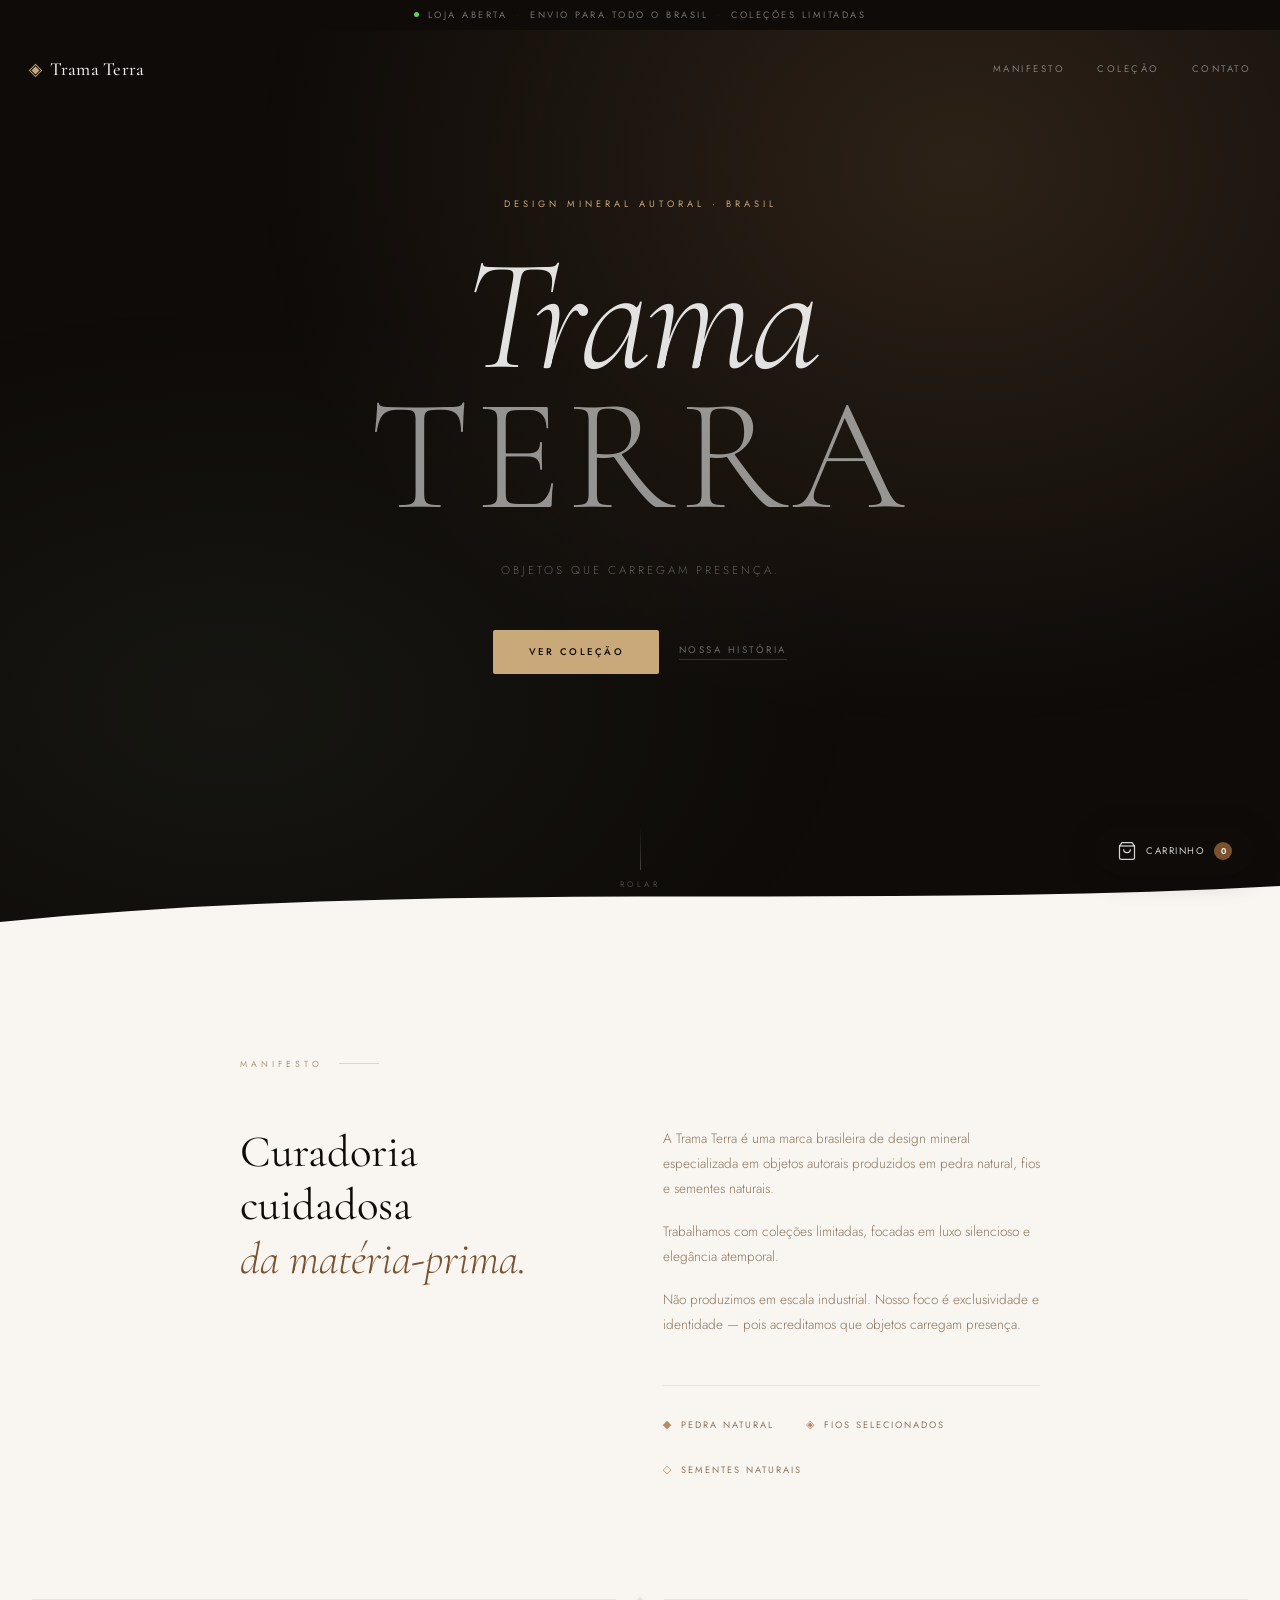
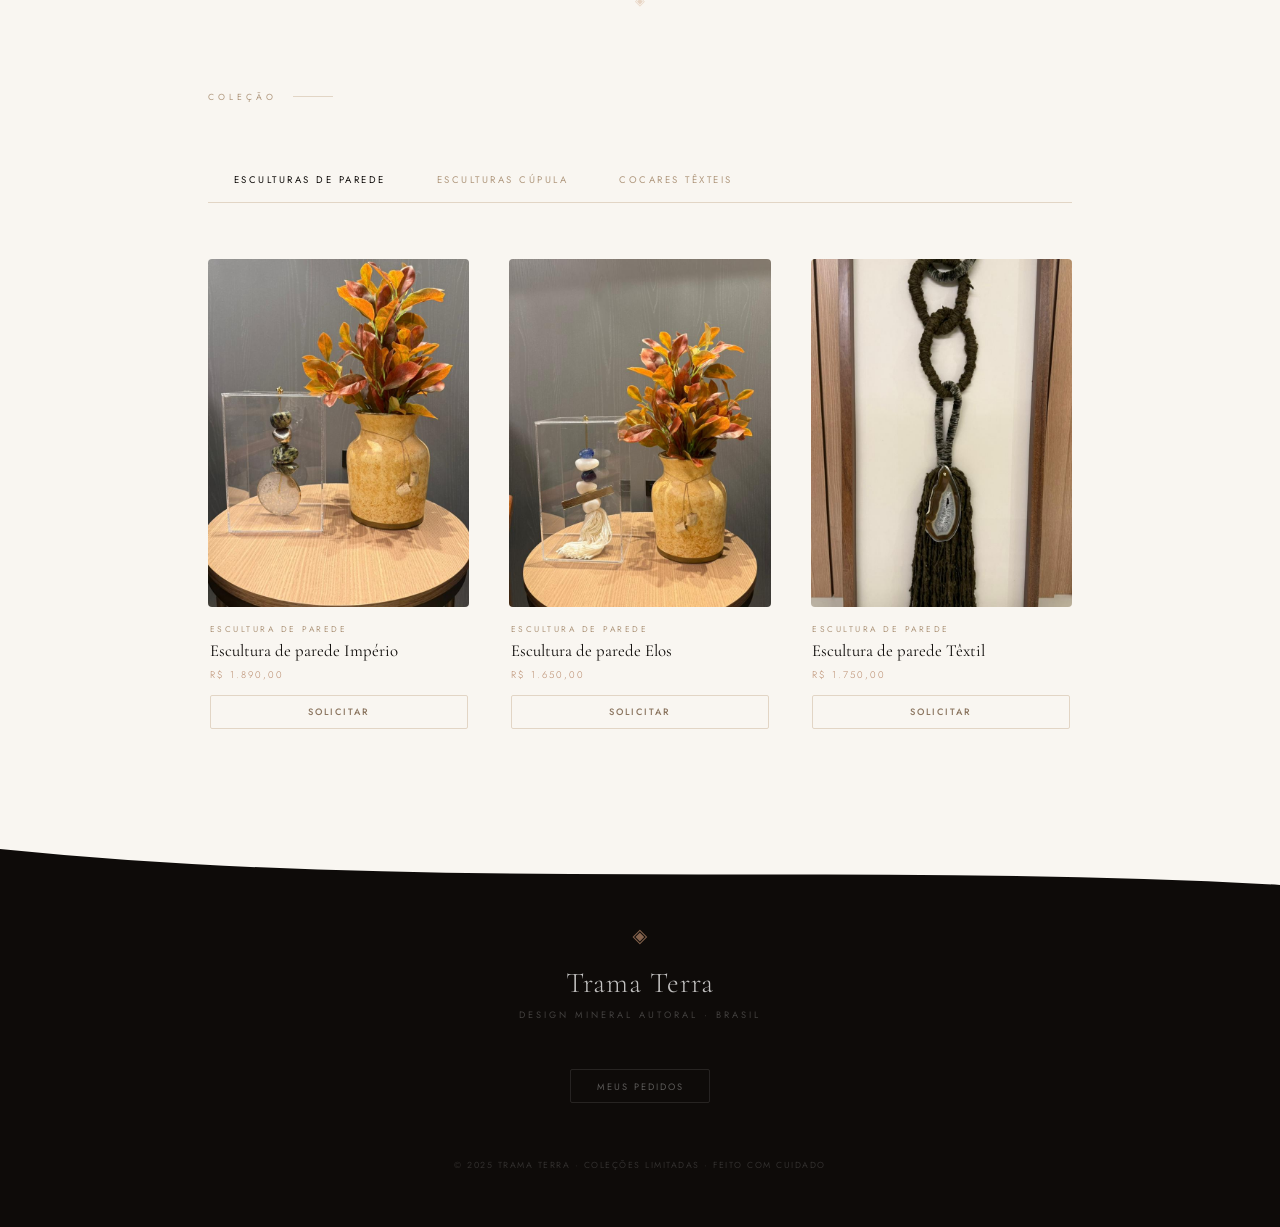
==== commit 65decc9d: "version atualizada" ====
--- a/index.html
+++ b/index.html
@@ -460,8 +460,8 @@
           catLabel: "Escultura de Parede",
           name: "Escultura de parede Império",
           desc: "Em manta e pedras e madeira nobre. 36×118 cm. Uma peça monumental que redefine a parede como elemento vivo — presença que cresce com o tempo.",
-          price: 0,
-          priceStr: "Sob consulta",
+          price: 1890,
+          priceStr: "R$ 1.890,00",
           images: [
             "assets/img/img1.jpeg",
             "assets/img/img2.jpeg",
@@ -474,8 +474,8 @@
           catLabel: "Escultura de Parede",
           name: "Escultura de parede Elos",
           desc: "Em seda primitiva e pedra natural Ágata. Cada anel carrega a memória da pedra e a delicadeza do fio — elos entre o natural e o contemporâneo.",
-          price: 0,
-          priceStr: "Sob consulta",
+          price: 1650,
+          priceStr: "R$ 1.650,00",
           images: [
             "assets/img/img4.jpeg",
             "assets/img/img5.jpeg",
@@ -488,8 +488,8 @@
           catLabel: "Escultura de Parede",
           name: "Escultura de parede Têxtil",
           desc: "Em madeira nobre e sementes naturais. 45×118 cm. Texturas sobrepostas formam uma narrativa visual que revela novos detalhes a cada olhar.",
-          price: 0,
-          priceStr: "Sob consulta",
+          price: 1750,
+          priceStr: "R$ 1.750,00",
           images: [
             "assets/img/img7.jpeg",
             "assets/img/img8.jpeg",
@@ -503,8 +503,8 @@
           catLabel: "Escultura Cúpula",
           name: "Cúpula Clareza Mental",
           desc: "Sodalita, quartzo branco leitoso, selenita banhada, seda pura. 22×12×15 cm. Uma composição de pedras que convida à contemplação e ao silêncio interior.",
-          price: 0,
-          priceStr: "Sob consulta",
+          price: 680,
+          priceStr: "R$ 680,00",
           images: [
             "assets/img/img10.jpeg",
             "assets/img/img11.jpeg",
@@ -517,8 +517,8 @@
           catLabel: "Escultura Cúpula",
           name: "Cúpula Calma",
           desc: "Jadeita, quartzo banhado, ágata. 12×12×15 cm. A harmonia das pedras em pequeno formato — presença concentrada para ambientes que pedem equilíbrio.",
-          price: 0,
-          priceStr: "Sob consulta",
+          price: 520,
+          priceStr: "R$ 520,00",
           images: [
             "assets/img/img13.jpeg",
             "assets/img/img14.jpeg",
@@ -532,8 +532,8 @@
           catLabel: "Cocar Têxtil",
           name: "Cocar Têxtil Floresta G",
           desc: "Produzido artesanalmente com materiais naturais selecionados à mão. O tamanho G traz imponência e beleza — uma peça de decoração ou uso ritual de impacto único.",
-          price: 0,
-          priceStr: "Sob consulta",
+          price: 380,
+          priceStr: "R$ 380,00",
           images: ["assets/img/img16.jpeg", "assets/img/img17.jpeg"],
         },
         {
@@ -542,8 +542,8 @@
           catLabel: "Cocar Têxtil",
           name: "Cocar Têxtil Capim Dourado",
           desc: "Confeccionado com capim dourado do Jalapão — fibra endêmica do Tocantins. Leveza, cor e textura únicas que só a natureza é capaz de criar.",
-          price: 0,
-          priceStr: "Sob consulta",
+          price: 290,
+          priceStr: "R$ 290,00",
           images: ["assets/img/img18.jpeg", "assets/img/img19.jpeg"],
         },
       ];
@@ -702,7 +702,7 @@
         for (let i = 0; i < pmQty; i++) {
           addToCart({
             name: currentProduct.name,
-            price: 0,
+            price: currentProduct.price,
             priceStr: currentProduct.priceStr,
             obs: i === 0 ? obs : "",
             colors: [],
--- a/style.css
+++ b/style.css
@@ -829,6 +829,16 @@
   scrollbar-color: var(--border) transparent;
   box-shadow: var(--shadow-lg);
 }
+/* product-sheet controla seu próprio scroll — evitar double-scroll no mobile */
+.modal-sheet.product-sheet {
+  overflow-y: hidden;
+}
+@media (max-width: 639px) {
+  .modal-sheet.product-sheet {
+    overflow-y: auto;
+    max-height: 94svh;
+  }
+}
 .modal-overlay.active .modal-sheet {
   transform: translateY(0);
 }
@@ -893,11 +903,15 @@
   max-width: 620px;
   display: flex;
   flex-direction: column;
+  /* Mobile: scroll único, sem altura fixa na galeria */
+  overflow-y: auto;
+  max-height: 94svh;
 }
 @media (min-width: 640px) {
   .product-sheet {
     flex-direction: row;
     max-height: 88svh;
+    overflow-y: hidden; /* desktop controla scroll internamente */
   }
 }
 
@@ -906,11 +920,17 @@
   flex-shrink: 0;
   position: relative;
 }
+
+/* Mobile: galeria com altura proporcional (não fixa) */
 @media (max-width: 639px) {
   .pm-gallery {
-    height: 58svh;
+    /* aspect-ratio garante que a imagem mostre bem sem travar o scroll */
+    aspect-ratio: 4 / 3;
+    width: 100%;
     display: flex;
     flex-direction: column;
+    min-height: 0;
+    flex-shrink: 0;
   }
 }
 @media (min-width: 640px) {
@@ -918,19 +938,31 @@
     width: 290px;
     display: flex;
     flex-direction: column;
-  }
-}
-
+    overflow-y: hidden;
+  }
+}
+
+/* Mobile: main wrap acompanha o aspect-ratio do pai */
 .pm-main-wrap {
   flex: 1;
   position: relative;
   overflow: hidden;
+  min-height: 0;
 }
 .pm-main-img {
   width: 100%;
   height: 100%;
   object-fit: cover;
   transition: opacity 0.18s ease;
+}
+
+/* Mobile: garantir que pm-main-wrap ocupe o espaço correto */
+@media (max-width: 639px) {
+  .pm-main-wrap {
+    width: 100%;
+    /* deixa a imagem expandir dentro do aspect-ratio do pai */
+    flex: 1;
+  }
 }
 
 .pm-arrow {
@@ -1020,12 +1052,20 @@
 
 .pm-info {
   flex: 1;
-  padding: 1.8rem 1.6rem;
+  padding: 1.6rem 1.5rem 2rem;
   overflow-y: auto;
   display: flex;
   flex-direction: column;
-  gap: 1rem;
+  gap: 0.9rem;
   position: relative;
+  /* Mobile: não precisa de overflow próprio, o product-sheet já faz o scroll */
+}
+@media (max-width: 639px) {
+  .pm-info {
+    overflow-y: visible;
+    /* padding inferior generoso para não grudar no fim da tela */
+    padding-bottom: 2.5rem;
+  }
 }
 .pm-cat {
   font-size: 0.55rem;
@@ -1112,7 +1152,7 @@
 }
 
 .pm-add-btn {
-  margin-top: auto;
+  margin-top: 0.5rem;
   background: var(--ink);
   color: rgba(255, 255, 255, 0.88);
   border: none;
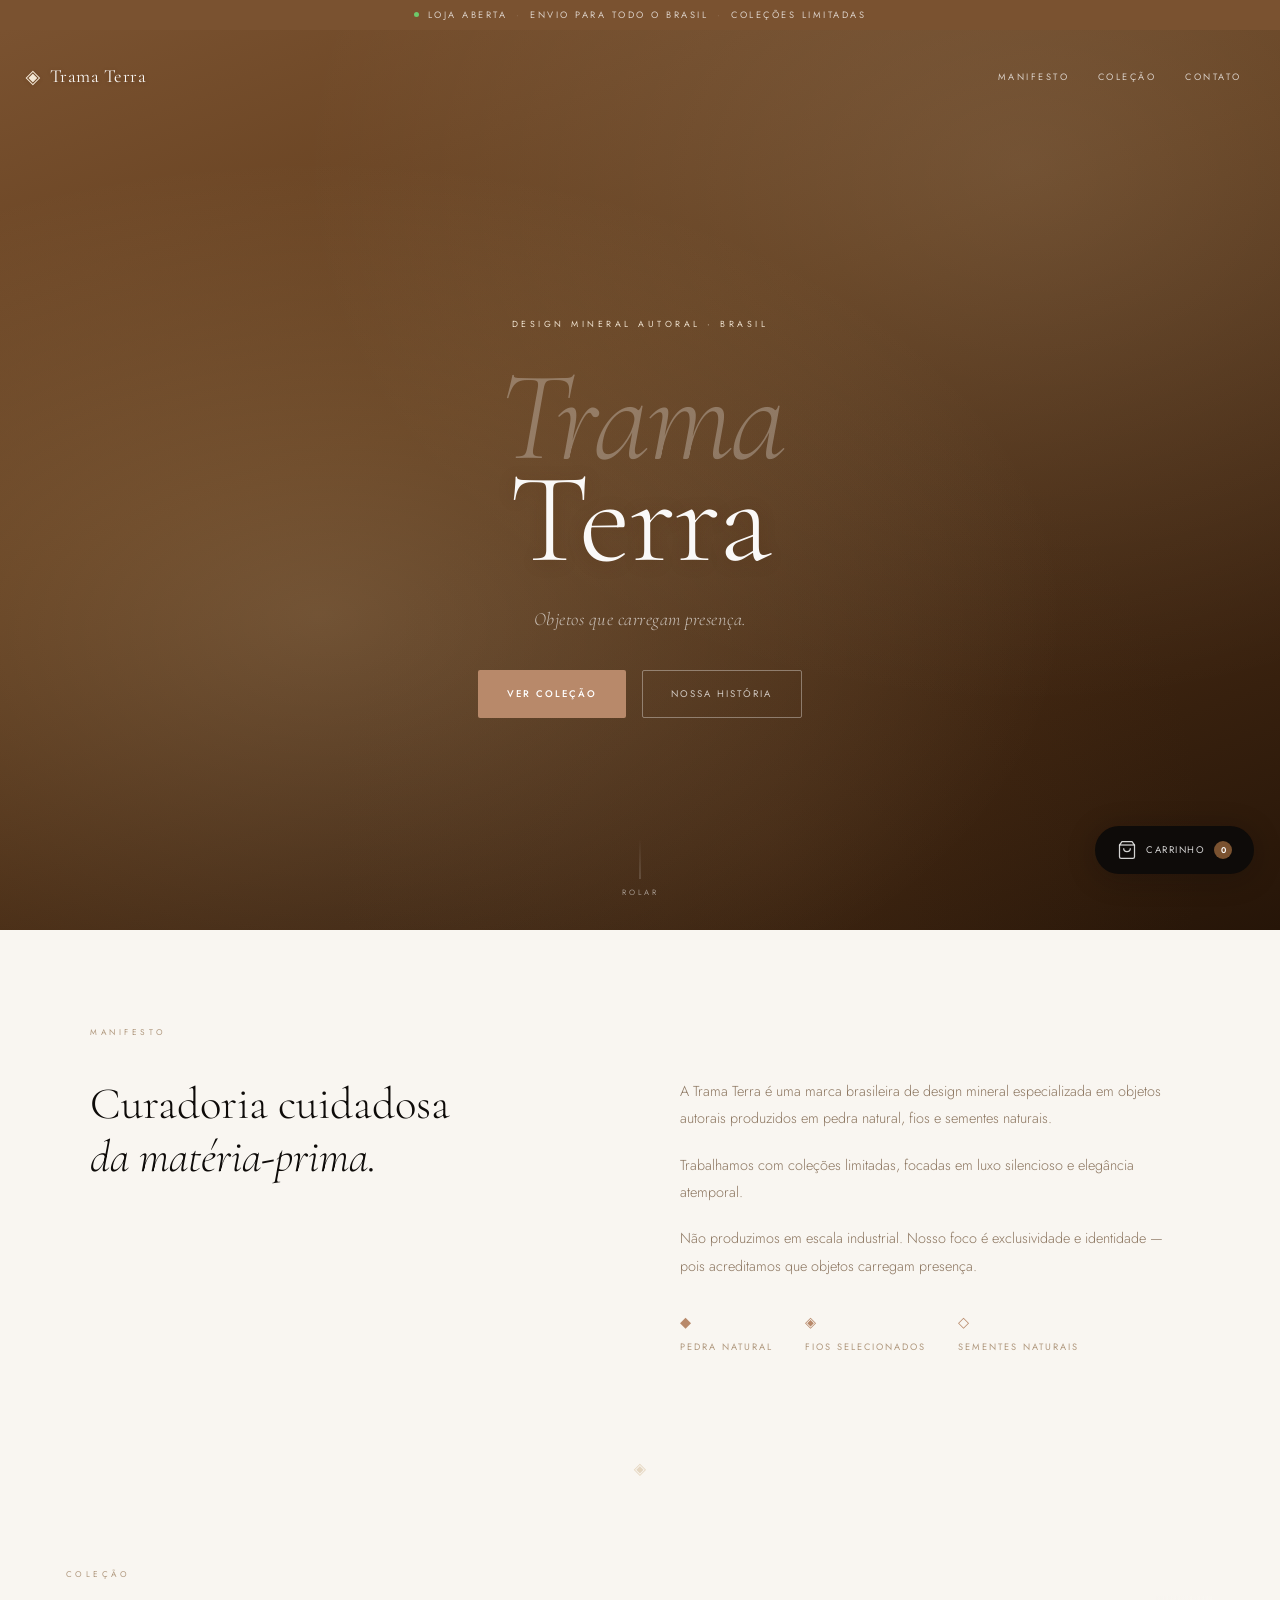
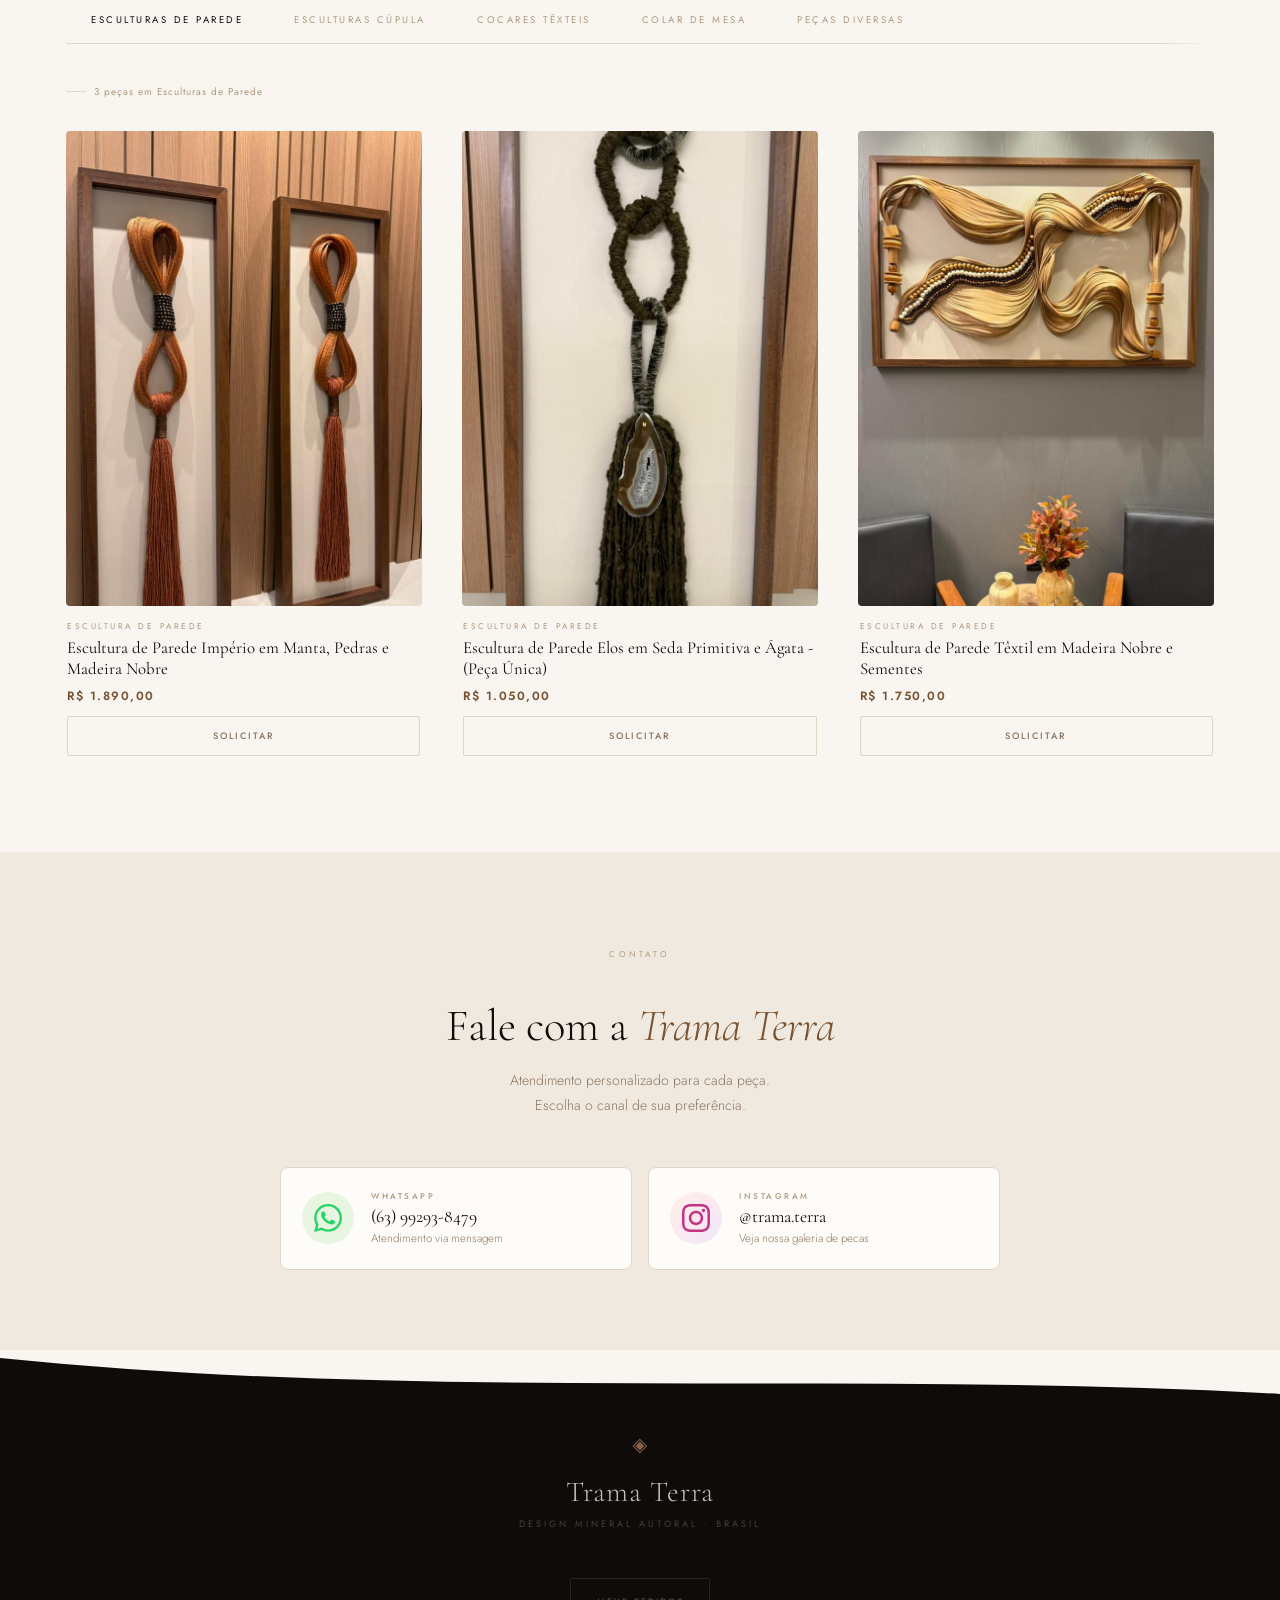
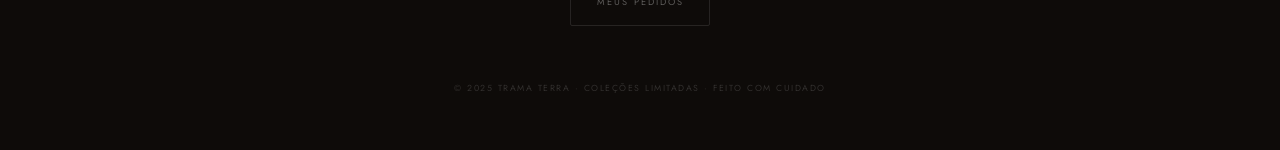
==== commit 660a4543: "05-08-26" ====
--- a/index.html
+++ b/index.html
@@ -106,20 +106,190 @@
     <!-- ─── COLEÇÃO ─── -->
     <section class="collection" id="colecao">
       <div class="collection-inner">
-        <div class="section-label">Coleção</div>
-        <nav class="cat-tabs" id="cat-tabs">
-          <button class="cat-tab active" data-cat="esculturas">
-            Esculturas de Parede
+        <!-- Wrapper do sistema de navegação por categoria -->
+        <div class="cat-nav-wrapper">
+          <!-- Cabeçalho (label + info) -->
+          <div class="cat-header">
+            <div class="cat-label-text">Coleção</div>
+          </div>
+
+          <!-- ══ MOBILE: Botão dropdown ══
+               Visível apenas em telas < 640px.
+               Mostra a categoria atual + total de peças.
+               Ao tocar, expande um painel com todas as categorias,
+               cada uma com contagem de itens e check de seleção. -->
+          <button
+            class="cat-dropdown-btn"
+            id="cat-dropdown-btn"
+            aria-haspopup="listbox"
+            aria-expanded="false"
+            aria-label="Selecionar categoria"
+          >
+            <span class="cat-dropdown-current" id="cat-dropdown-current"
+              >Esculturas de Parede</span
+            >
+            <span class="cat-dropdown-meta" id="cat-dropdown-meta"
+              >3 peças</span
+            >
+            <svg
+              class="cat-dropdown-arrow"
+              viewBox="0 0 24 24"
+              fill="none"
+              stroke="currentColor"
+              stroke-width="1.5"
+              aria-hidden="true"
+            >
+              <polyline points="6 9 12 15 18 9"></polyline>
+            </svg>
           </button>
-          <button class="cat-tab" data-cat="cupulas">Esculturas Cúpula</button>
-          <button class="cat-tab" data-cat="cocares">Cocares Têxteis</button>
-        </nav>
-        <div class="products-grid" id="products-grid"></div>
+
+          <!-- Painel de categorias (dropdown) -->
+          <div
+            class="cat-dropdown-panel"
+            id="cat-dropdown-panel"
+            role="listbox"
+            aria-label="Categorias"
+          >
+            <!-- Itens injetados pelo JS -->
+          </div>
+
+          <!-- ══ TABLET/DESKTOP: Abas horizontais ══
+               Com wrapper que adiciona fade lateral para indicar
+               que há mais conteúdo scrollável. -->
+          <div class="cat-tabs-wrapper">
+            <nav
+              class="cat-tabs"
+              id="cat-tabs"
+              role="tablist"
+              aria-label="Categorias de produto"
+            >
+              <button
+                class="cat-tab active"
+                data-cat="esculturas"
+                role="tab"
+                aria-selected="true"
+              >
+                Esculturas de Parede
+              </button>
+              <button
+                class="cat-tab"
+                data-cat="cupulas"
+                role="tab"
+                aria-selected="false"
+              >
+                Esculturas Cúpula
+              </button>
+              <button
+                class="cat-tab"
+                data-cat="cocares"
+                role="tab"
+                aria-selected="false"
+              >
+                Cocares Têxteis
+              </button>
+              <button
+                class="cat-tab"
+                data-cat="colarmesa"
+                role="tab"
+                aria-selected="false"
+              >
+                Colar de Mesa
+              </button>
+              <button
+                class="cat-tab"
+                data-cat="pecadiversa"
+                role="tab"
+                aria-selected="false"
+              >
+                Peças Diversas
+              </button>
+            </nav>
+          </div>
+        </div>
+
+        <!-- Contador de produtos (feedback visual após trocar de aba) -->
+        <div
+          class="cat-product-count"
+          id="cat-product-count"
+          aria-live="polite"
+        ></div>
+
+        <!-- Grade de produtos -->
+        <div class="products-grid" id="products-grid" role="list"></div>
       </div>
     </section>
 
+    <!-- ─── CONTATO ─── -->
+    <section class="contato-section" id="contato">
+      <div class="contato-inner">
+        <div class="section-label">Contato</div>
+        <h2 class="contato-title">Fale com a <em>Trama Terra</em></h2>
+        <p class="contato-sub">
+          Atendimento personalizado para cada peça.<br />Escolha o canal de sua
+          preferência.
+        </p>
+        <div class="contato-cards">
+          <a
+            href="https://wa.me/5563992938479"
+            target="_blank"
+            rel="noopener noreferrer"
+            class="contato-card"
+            aria-label="Falar pelo WhatsApp"
+          >
+            <div class="contato-card-icon">
+              <svg
+                width="28"
+                height="28"
+                viewBox="0 0 24 24"
+                fill="currentColor"
+                aria-hidden="true"
+              >
+                <path
+                  d="M17.472 14.382c-.297-.149-1.758-.867-2.03-.967-.273-.099-.471-.148-.67.15-.197.297-.767.966-.94 1.164-.173.199-.347.223-.644.075-.297-.15-1.255-.463-2.39-1.475-.883-.788-1.48-1.761-1.653-2.059-.173-.297-.018-.458.13-.606.134-.133.298-.347.446-.52.149-.174.198-.298.298-.497.099-.198.05-.371-.025-.52-.075-.149-.669-1.612-.916-2.207-.242-.579-.487-.5-.669-.51-.173-.008-.371-.01-.57-.01-.198 0-.52.074-.792.372-.272.297-1.04 1.016-1.04 2.479 0 1.462 1.065 2.875 1.213 3.074.149.198 2.096 3.2 5.077 4.487.709.306 1.262.489 1.694.625.712.227 1.36.195 1.871.118.571-.085 1.758-.719 2.006-1.413.248-.694.248-1.289.173-1.413-.074-.124-.272-.198-.57-.347m-5.421 7.403h-.004a9.87 9.87 0 01-5.031-1.378l-.361-.214-3.741.982.998-3.648-.235-.374a9.86 9.86 0 01-1.51-5.26c.001-5.45 4.436-9.884 9.888-9.884 2.64 0 5.122 1.03 6.988 2.898a9.825 9.825 0 012.893 6.994c-.003 5.45-4.437 9.884-9.885 9.884m8.413-18.297A11.815 11.815 0 0012.05 0C5.495 0 .16 5.335.157 11.892c0 2.096.547 4.142 1.588 5.945L.057 24l6.305-1.654a11.882 11.882 0 005.683 1.448h.005c6.554 0 11.89-5.335 11.893-11.893a11.821 11.821 0 00-3.48-8.413z"
+                />
+              </svg>
+            </div>
+            <div class="contato-card-body">
+              <div class="contato-card-label">WhatsApp</div>
+              <div class="contato-card-value">(63) 99293-8479</div>
+              <div class="contato-card-hint">Atendimento via mensagem</div>
+            </div>
+            <div class="contato-card-arrow">&#8594;</div>
+          </a>
+
+          <a
+            href="https://instagram.com/trama.terra"
+            target="_blank"
+            rel="noopener noreferrer"
+            class="contato-card"
+            aria-label="Ver no Instagram"
+          >
+            <div class="contato-card-icon contato-card-icon--ig">
+              <svg
+                width="28"
+                height="28"
+                viewBox="0 0 24 24"
+                fill="currentColor"
+                aria-hidden="true"
+              >
+                <path
+                  d="M12 2.163c3.204 0 3.584.012 4.85.07 3.252.148 4.771 1.691 4.919 4.919.058 1.265.069 1.645.069 4.849 0 3.205-.012 3.584-.069 4.849-.149 3.225-1.664 4.771-4.919 4.919-1.266.058-1.644.07-4.85.07-3.204 0-3.584-.012-4.849-.07-3.26-.149-4.771-1.699-4.919-4.92-.058-1.265-.07-1.644-.07-4.849 0-3.204.013-3.583.07-4.849.149-3.227 1.664-4.771 4.919-4.919 1.266-.057 1.645-.069 4.849-.069zm0-2.163c-3.259 0-3.667.014-4.947.072-4.358.2-6.78 2.618-6.98 6.98-.059 1.281-.073 1.689-.073 4.948 0 3.259.014 3.668.072 4.948.2 4.358 2.618 6.78 6.98 6.98 1.281.058 1.689.072 4.948.072 3.259 0 3.668-.014 4.948-.072 4.354-.2 6.782-2.618 6.979-6.98.059-1.28.073-1.689.073-4.948 0-3.259-.014-3.667-.072-4.947-.196-4.354-2.617-6.78-6.979-6.98-1.281-.059-1.69-.073-4.949-.073zm0 5.838c-3.403 0-6.162 2.759-6.162 6.162s2.759 6.163 6.162 6.163 6.162-2.759 6.162-6.163c0-3.403-2.759-6.162-6.162-6.162zm0 10.162c-2.209 0-4-1.79-4-4 0-2.209 1.791-4 4-4s4 1.791 4 4c0 2.21-1.791 4-4 4zm6.406-11.845c-.796 0-1.441.645-1.441 1.44s.645 1.44 1.441 1.44c.795 0 1.439-.645 1.439-1.44s-.644-1.44-1.439-1.44z"
+                />
+              </svg>
+            </div>
+            <div class="contato-card-body">
+              <div class="contato-card-label">Instagram</div>
+              <div class="contato-card-value">@trama.terra</div>
+              <div class="contato-card-hint">Veja nossa galeria de pecas</div>
+            </div>
+            <div class="contato-card-arrow">&#8594;</div>
+          </a>
+        </div>
+      </div>
+    </section>
+
     <!-- ─── FOOTER ─── -->
-    <footer class="site-footer" id="contato">
+    <footer class="site-footer" id="rodape">
       <div class="footer-inner">
         <div class="footer-brand">
           <span class="footer-sym">◈</span>
@@ -136,7 +306,7 @@
     </footer>
 
     <!-- ─── CART FAB ─── -->
-    <button class="cart-fab" id="cart-btn">
+    <button class="cart-fab" id="cart-btn" aria-label="Abrir carrinho">
       <svg
         width="20"
         height="20"
@@ -144,19 +314,35 @@
         fill="none"
         stroke="currentColor"
         stroke-width="1.5"
+        aria-hidden="true"
       >
         <path d="M6 2 3 6v14a2 2 0 0 0 2 2h14a2 2 0 0 0 2-2V6l-3-4z" />
         <line x1="3" y1="6" x2="21" y2="6" />
         <path d="M16 10a4 4 0 0 1-8 0" />
       </svg>
       <span>Carrinho</span>
-      <span class="cart-badge" id="cart-count">0</span>
+      <span class="cart-badge" id="cart-count" aria-label="itens no carrinho"
+        >0</span
+      >
     </button>
 
+    <!-- ─── TOAST ─── -->
+    <div class="toast" id="toast" role="status" aria-live="polite"></div>
+
     <!-- ══ MODAL: PRODUTO ══ -->
-    <div class="modal-overlay" id="product-modal">
+    <div
+      class="modal-overlay"
+      id="product-modal"
+      role="dialog"
+      aria-modal="true"
+      aria-label="Detalhes do produto"
+    >
       <div class="modal-sheet product-sheet">
-        <button class="modal-close" id="product-modal-close">
+        <button
+          class="modal-close"
+          id="product-modal-close"
+          aria-label="Fechar"
+        >
           <svg
             width="18"
             height="18"
@@ -164,6 +350,7 @@
             fill="none"
             stroke="currentColor"
             stroke-width="1.5"
+            aria-hidden="true"
           >
             <line x1="18" y1="6" x2="6" y2="18" />
             <line x1="6" y1="6" x2="18" y2="18" />
@@ -172,9 +359,37 @@
         <div class="pm-gallery">
           <div class="pm-main-wrap" id="pm-main-wrap">
             <img class="pm-main-img" id="pm-main-img" src="" alt="" />
-            <button class="pm-arrow pm-arrow-left" id="pm-prev">‹</button>
-            <button class="pm-arrow pm-arrow-right" id="pm-next">›</button>
-            <div class="pm-img-counter" id="pm-img-counter">1 / 1</div>
+            <button
+              class="pm-arrow pm-arrow-left"
+              id="pm-prev"
+              aria-label="Imagem anterior"
+            >
+              ‹
+            </button>
+            <button
+              class="pm-arrow pm-arrow-right"
+              id="pm-next"
+              aria-label="Próxima imagem"
+            >
+              ›
+            </button>
+            <div class="pm-img-counter" id="pm-img-counter" aria-live="polite">
+              1 / 1
+            </div>
+            <!-- Dica de swipe — aparece ao abrir galeria com múltiplas imagens -->
+            <div class="pm-swipe-hint" id="pm-swipe-hint" aria-hidden="true">
+              <svg
+                width="14"
+                height="14"
+                viewBox="0 0 24 24"
+                fill="none"
+                stroke="currentColor"
+                stroke-width="2"
+              >
+                <path d="M5 12h14M12 5l7 7-7 7" />
+              </svg>
+              Deslize para ver mais
+            </div>
           </div>
           <div class="pm-thumbs" id="pm-thumbs"></div>
         </div>
@@ -184,14 +399,27 @@
           <p class="pm-desc" id="pm-desc"></p>
           <div class="pm-price" id="pm-price"></div>
           <div class="pm-qty-row">
-            <button class="qty-btn" id="pm-dec">−</button>
-            <span class="qty-num" id="pm-qty">1</span>
-            <button class="qty-btn" id="pm-inc">+</button>
+            <button
+              class="qty-btn"
+              id="pm-dec"
+              aria-label="Diminuir quantidade"
+            >
+              −
+            </button>
+            <span class="qty-num" id="pm-qty" aria-label="Quantidade">1</span>
+            <button
+              class="qty-btn"
+              id="pm-inc"
+              aria-label="Aumentar quantidade"
+            >
+              +
+            </button>
           </div>
           <textarea
             class="pm-obs"
             id="pm-obs"
             placeholder="Observações: preferências, medidas, urgência..."
+            aria-label="Observações do pedido"
           ></textarea>
           <button class="pm-add-btn" id="pm-add-btn">
             Adicionar ao Carrinho
@@ -201,14 +429,24 @@
     </div>
 
     <!-- ══ MODAL: CARRINHO ══ -->
-    <div class="modal-overlay" id="cart-modal">
+    <div
+      class="modal-overlay"
+      id="cart-modal"
+      role="dialog"
+      aria-modal="true"
+      aria-label="Carrinho de compras"
+    >
       <div class="modal-sheet">
         <div class="modal-header">
           <h2 class="modal-title">
             Carrinho
             <span class="modal-count" id="cart-count-modal">0 itens</span>
           </h2>
-          <button class="modal-close" id="close-modal-btn">
+          <button
+            class="modal-close"
+            id="close-modal-btn"
+            aria-label="Fechar carrinho"
+          >
             <svg
               width="18"
               height="18"
@@ -216,6 +454,7 @@
               fill="none"
               stroke="currentColor"
               stroke-width="1.5"
+              aria-hidden="true"
             >
               <line x1="18" y1="6" x2="6" y2="18" />
               <line x1="6" y1="6" x2="18" y2="18" />
@@ -230,34 +469,13 @@
           </div>
 
           <div class="form-section">
-            <div class="form-section-title">Calcular Frete</div>
-            <div class="frete-row">
-              <input
-                type="text"
-                class="form-input"
-                id="frete-cep-input"
-                placeholder="CEP (77000-000)"
-                oninput="formatCEPFrete(this)"
-                maxlength="9"
-              />
-              <button class="btn-calc-frete" onclick="calcularFrete()">
-                Calcular
-              </button>
-            </div>
-            <div
-              id="frete-result"
-              class="frete-result"
-              style="display: none"
-            ></div>
-          </div>
-
-          <div class="form-section">
             <div class="form-section-title">Seus Dados</div>
             <input
               type="text"
               class="form-input"
               id="customer-name"
               placeholder="Nome completo"
+              autocomplete="name"
             />
             <p class="form-warn" id="customer-name-warn">
               Por favor, informe seu nome.
@@ -268,12 +486,16 @@
                 class="form-input"
                 id="customer-phone"
                 placeholder="WhatsApp / Celular"
+                autocomplete="tel"
+                inputmode="tel"
               />
               <input
                 type="email"
                 class="form-input"
                 id="customer-email"
                 placeholder="E-mail (opcional)"
+                autocomplete="email"
+                inputmode="email"
               />
             </div>
             <p class="form-warn" id="customer-phone-warn">
@@ -288,6 +510,9 @@
                 class="ship-opt selected"
                 id="ship-correios"
                 onclick="selectShipping('correios')"
+                role="radio"
+                aria-checked="true"
+                tabindex="0"
               >
                 📦 Correios
               </div>
@@ -295,6 +520,9 @@
                 class="ship-opt"
                 id="ship-motoboy"
                 onclick="selectShipping('motoboy')"
+                role="radio"
+                aria-checked="false"
+                tabindex="0"
               >
                 🛵 Motoboy
               </div>
@@ -302,6 +530,9 @@
                 class="ship-opt"
                 id="ship-retirada"
                 onclick="selectShipping('retirada')"
+                role="radio"
+                aria-checked="false"
+                tabindex="0"
               >
                 🏡 Retirada
               </div>
@@ -314,6 +545,8 @@
                 placeholder="CEP"
                 oninput="formatCEP(this)"
                 maxlength="9"
+                inputmode="numeric"
+                autocomplete="postal-code"
               />
               <p class="form-warn" id="cep-warn">Por favor, informe o CEP.</p>
               <input
@@ -321,6 +554,7 @@
                 class="form-input"
                 id="address-street"
                 placeholder="Rua / Avenida"
+                autocomplete="street-address"
               />
               <div class="form-row">
                 <input
@@ -328,6 +562,7 @@
                   class="form-input"
                   id="address-num"
                   placeholder="Número"
+                  inputmode="numeric"
                 />
                 <input
                   type="text"
@@ -348,6 +583,7 @@
                   class="form-input"
                   id="address-city"
                   placeholder="Cidade"
+                  autocomplete="address-level2"
                 />
                 <input
                   type="text"
@@ -355,6 +591,8 @@
                   id="address-state"
                   placeholder="UF"
                   maxlength="2"
+                  autocomplete="address-level1"
+                  style="text-transform: uppercase"
                 />
               </div>
               <p class="form-warn" id="address-warn">
@@ -370,6 +608,9 @@
                 class="pay-opt selected"
                 id="btn-pix"
                 onclick="selectPayment('pix')"
+                role="radio"
+                aria-checked="true"
+                tabindex="0"
               >
                 Pix
               </div>
@@ -377,6 +618,9 @@
                 class="pay-opt"
                 id="btn-cartao"
                 onclick="selectPayment('cartao')"
+                role="radio"
+                aria-checked="false"
+                tabindex="0"
               >
                 Cartão
               </div>
@@ -384,6 +628,9 @@
                 class="pay-opt"
                 id="btn-deposito"
                 onclick="selectPayment('deposito')"
+                role="radio"
+                aria-checked="false"
+                tabindex="0"
               >
                 Depósito
               </div>
@@ -391,7 +638,13 @@
           </div>
 
           <button class="checkout-btn" id="checkout-btn">
-            <svg width="18" height="18" viewBox="0 0 24 24" fill="currentColor">
+            <svg
+              width="18"
+              height="18"
+              viewBox="0 0 24 24"
+              fill="currentColor"
+              aria-hidden="true"
+            >
               <path
                 d="M17.472 14.382c-.297-.149-1.758-.867-2.03-.967-.273-.099-.471-.148-.67.15-.197.297-.767.966-.94 1.164-.173.199-.347.223-.644.075-.297-.15-1.255-.463-2.39-1.475-.883-.788-1.48-1.761-1.653-2.059-.173-.297-.018-.458.13-.606.134-.133.298-.347.446-.52.149-.174.198-.298.298-.497.099-.198.05-.371-.025-.52-.075-.149-.669-1.612-.916-2.207-.242-.579-.487-.5-.669-.51-.173-.008-.371-.01-.57-.01-.198 0-.52.074-.792.372-.272.297-1.04 1.016-1.04 2.479 0 1.462 1.065 2.875 1.213 3.074.149.198 2.096 3.2 5.077 4.487.709.306 1.262.489 1.694.625.712.227 1.36.195 1.871.118.571-.085 1.758-.719 2.006-1.413.248-.694.248-1.289.173-1.413-.074-.124-.272-.198-.57-.347z"
               />
@@ -406,11 +659,21 @@
     </div>
 
     <!-- ══ MODAL: HISTÓRICO ══ -->
-    <div class="modal-overlay" id="history-modal">
+    <div
+      class="modal-overlay"
+      id="history-modal"
+      role="dialog"
+      aria-modal="true"
+      aria-label="Histórico de pedidos"
+    >
       <div class="modal-sheet">
         <div class="modal-header">
           <h2 class="modal-title">Meus Pedidos</h2>
-          <button class="modal-close" id="history-modal-close">
+          <button
+            class="modal-close"
+            id="history-modal-close"
+            aria-label="Fechar"
+          >
             <svg
               width="18"
               height="18"
@@ -418,6 +681,7 @@
               fill="none"
               stroke="currentColor"
               stroke-width="1.5"
+              aria-hidden="true"
             >
               <line x1="18" y1="6" x2="6" y2="18" />
               <line x1="6" y1="6" x2="18" y2="18" />
@@ -437,125 +701,257 @@
     <script>
       /* ════════════════════════════════════════════════════════════
          CATÁLOGO DE PRODUTOS — Trama Terra
-         Associação manual: produto ↔ imagens por agrupamento visual.
-         
-         Lógica de distribuição das 19 imagens entre os 7 produtos:
-         - img1–img3:  Escultura Império (madeira + pedras, verticais escuras)
-         - img4–img6:  Escultura Elos (ágata, tons mais claros, textura circular)
-         - img7–img9:  Escultura Têxtil (sementes, textura fibrosa)
-         - img10–img12: Cúpula Clareza Mental (pedras azuladas/brancas/selenita)
-         - img13–img15: Cúpula Calma (tons verdes/jade/ágata)
-         - img16–img17: Cocar Floresta G (grande, plumagem densa)
-         - img18–img19: Cocar Capim Dourado (capim dourado, tonalidade ouro)
-         
-         Nota: caso as imagens reais não correspondam exatamente a esta
-         distribuição, basta reatribuir os arrays abaixo. A lógica de
-         renderização continuará funcionando automaticamente.
-      ════════════════════════════════════════════════════════════ */
+         ════════════════════════════════════════════════════════════ */
       const CATALOG = [
         // ── ESCULTURAS DE PAREDE ────────────────────────────────
         {
           id: "p1",
           cat: "esculturas",
           catLabel: "Escultura de Parede",
-          name: "Escultura de parede Império",
-          desc: "Em manta e pedras e madeira nobre. 36×118 cm. Uma peça monumental que redefine a parede como elemento vivo — presença que cresce com o tempo.",
+          name: "Escultura de Parede Império em Manta, Pedras e Madeira Nobre",
+          desc: "Em manta e pedras e madeira nobre. 36×118 cm. Composição vertical de grande impacto, com fios de manta natural e pedras brutas — presença que transforma qualquer parede.",
           price: 1890,
           priceStr: "R$ 1.890,00",
+          pkg: { c: 45, l: 20, a: 125, pesoReal: 2.5 },
           images: [
-            "assets/img/img1.jpeg",
-            "assets/img/img2.jpeg",
-            "assets/img/img3.jpeg",
+            "assets/img/img14.jpeg",
+            "assets/img/img15.jpeg",
+            "assets/img/img16.jpeg",
           ],
         },
         {
           id: "p2",
           cat: "esculturas",
           catLabel: "Escultura de Parede",
-          name: "Escultura de parede Elos",
-          desc: "Em seda primitiva e pedra natural Ágata. Cada anel carrega a memória da pedra e a delicadeza do fio — elos entre o natural e o contemporâneo.",
-          price: 1650,
-          priceStr: "R$ 1.650,00",
+          name: "Escultura de Parede Elos em Seda Primitiva e Ágata - (Peça Única)",
+          desc: "Em seda primitiva e pedra natural Ágata. Elos encadeados em fio bruto com pedra ágata natural ao centro — equilíbrio entre força e delicadeza.",
+          price: 1050,
+          priceStr: "R$ 1.050,00",
+          pkg: { c: 40, l: 15, a: 80, pesoReal: 1.2 },
           images: [
-            "assets/img/img4.jpeg",
-            "assets/img/img5.jpeg",
-            "assets/img/img6.jpeg",
+            "assets/img/img7.jpeg",
+            "assets/img/img9.jpeg",
+            "assets/img/img13.jpeg",
+            "assets/img/Escultura de parede elos em seda primitiva e pedra natural agata..jpeg",
           ],
         },
         {
           id: "p3",
           cat: "esculturas",
           catLabel: "Escultura de Parede",
-          name: "Escultura de parede Têxtil",
-          desc: "Em madeira nobre e sementes naturais. 45×118 cm. Texturas sobrepostas formam uma narrativa visual que revela novos detalhes a cada olhar.",
+          name: "Escultura de Parede Têxtil em Madeira Nobre e Sementes",
+          desc: "Em madeira nobre e sementes naturais. 45×118 cm. Ondas sinuosas de fibra natural intercaladas com sementes e contas de madeira — movimento orgânico em grande formato.",
           price: 1750,
           priceStr: "R$ 1.750,00",
-          images: [
-            "assets/img/img7.jpeg",
-            "assets/img/img8.jpeg",
-            "assets/img/img9.jpeg",
-          ],
-        },
-        // ── ESCULTURAS CÚPULA ───────────────────────────────────
+          pkg: { c: 50, l: 18, a: 125, pesoReal: 2.2 },
+          images: ["assets/img/img6.jpeg", "assets/img/img8.jpeg"],
+        },
+
+        // ── ESCULTURAS CÚPULA ────────────────────────────────────
         {
           id: "p4",
           cat: "cupulas",
           catLabel: "Escultura Cúpula",
-          name: "Cúpula Clareza Mental",
-          desc: "Sodalita, quartzo branco leitoso, selenita banhada, seda pura. 22×12×15 cm. Uma composição de pedras que convida à contemplação e ao silêncio interior.",
-          price: 680,
-          priceStr: "R$ 680,00",
+          name: "Escultura Cúpula Leveza",
+          desc: "Pedra Selenita com banho de ouro e quartzo branco leitoso. 22×12×15 cm. Composição suspensa em caixa acrílica — pedras que evocam silêncio e clareza interior.",
+          price: 491.4,
+          priceStr: "R$ 491,40",
+          pkg: { c: 28, l: 18, a: 22, pesoReal: 1.5 },
           images: [
-            "assets/img/img10.jpeg",
-            "assets/img/img11.jpeg",
-            "assets/img/img12.jpeg",
+            "assets/img/Escultura LEVEZA 819,00.jpeg",
+            "assets/img/Escultura LEVEZA 819,00(1).jpeg",
+            "assets/img/Escultura LEVEZA 819,00(2).jpeg",
+            "assets/img/Escultura LEVEZA 819,00(3).jpeg",
           ],
         },
         {
           id: "p5",
           cat: "cupulas",
           catLabel: "Escultura Cúpula",
-          name: "Cúpula Calma",
-          desc: "Jadeita, quartzo banhado, ágata. 12×12×15 cm. A harmonia das pedras em pequeno formato — presença concentrada para ambientes que pedem equilíbrio.",
-          price: 520,
-          priceStr: "R$ 520,00",
+          name: "Escultura Cúpula Calma",
+          desc: "Jadeíta, quartzo banhado e ágata com banho. 12×12×15 cm. Pedras de tons terrosos e verdes suspensos em fio dourado dentro de caixa acrílica — presença mineral contemplativa.",
+          price: 670.8,
+          priceStr: "R$ 670,80",
+          pkg: { c: 20, l: 18, a: 22, pesoReal: 1.8 },
           images: [
-            "assets/img/img13.jpeg",
-            "assets/img/img14.jpeg",
-            "assets/img/img15.jpeg",
+            "assets/img/scultura  cupula clareza mental pedra natural sodalita e quartzo branco leitoso, selenita banhada e seda pura  medida 22x12x15.jpeg",
+            "assets/img/img5.jpeg",
           ],
         },
-        // ── COCARES TÊXTEIS ─────────────────────────────────────
+        {
+          id: "p11",
+          cat: "cupulas",
+          catLabel: "Escultura Cúpula",
+          name: "Escultura Cúpula Equilíbrio",
+          desc: "Pedra natural sodalita e quartzo branco leitoso, selenita banhada e seda pura. 12×12×15 cm. Pedras de tons terrosos e verdes suspensos em fio dourado dentro de caixa acrílica — presença mineral contemplativa.",
+          price: 670.8,
+          priceStr: "R$ 670,80",
+          pkg: { c: 20, l: 18, a: 22, pesoReal: 1.8 },
+          images: ["assets/img/img2.jpeg", "assets/img/img4.jpeg"],
+        },
+        {
+          id: "p15",
+          cat: "cupulas",
+          catLabel: "Escultura Cúpula",
+          name: "Quartzo azul com banho em ouro",
+          desc: "Escultura MDF conceito aberto com fucsita, quartzo azul com banho em ouro e ágata azul — equilíbrio, vitalidade e proteção. 25x15x12 cm.",
+          price: 474.0,
+          priceStr: "R$ 474,00",
+          pkg: { c: 20, l: 18, a: 22, pesoReal: 1.8 },
+          images: ["assets/img/verde01.jpeg", "assets/img/verde02.jpeg"],
+        },
+        {
+          id: "p16",
+          cat: "cupulas",
+          catLabel: "Escultura Cúpula",
+          name: "Pedra quartzo Branco",
+          desc: "Escultura acrílico aberto com sodalita e quartzo branco — promove clareza mental, equilíbrio emocional, foco e proteção energética. 25x15x12 cm.",
+          price: 474.0,
+          priceStr: "R$ 474,00",
+          pkg: { c: 20, l: 18, a: 22, pesoReal: 1.8 },
+          images: ["assets/img/azul01.jpeg", "assets/img/azul02.jpeg"],
+        },
+        {
+          id: "p17",
+          cat: "cupulas",
+          catLabel: "Escultura Cúpula",
+          name: "Escultura primitiva ",
+          desc: "Quartzo com banho em ouro, quartzo branco e fucsita azul envolvidos acompanhado de fios de seda primitiva em uma composição autoral cheia de textura, energia e sofisticação. 22x12x15 cm.",
+          price: 474.0,
+          priceStr: "R$ 474,00",
+          pkg: { c: 20, l: 18, a: 22, pesoReal: 1.8 },
+          images: [
+            "assets/img/primitiva01.jpeg",
+            "assets/img/primitiva02.jpeg",
+            "assets/img/primitiva03.jpeg",
+          ],
+        },
+
+        // ── COCARES TÊXTEIS ──────────────────────────────────────
         {
           id: "p6",
           cat: "cocares",
           catLabel: "Cocar Têxtil",
           name: "Cocar Têxtil Floresta G",
-          desc: "Produzido artesanalmente com materiais naturais selecionados à mão. O tamanho G traz imponência e beleza — uma peça de decoração ou uso ritual de impacto único.",
-          price: 380,
-          priceStr: "R$ 380,00",
-          images: ["assets/img/img16.jpeg", "assets/img/img17.jpeg"],
+          desc: "Produzido artesanalmente com palha natural, fios têxteis, sementes e madeira nobre. Tamanho G com imponência e riqueza de detalhes — peça de decoração ou ritual de impacto único.",
+          price: 2040,
+          priceStr: "R$ 2.040,00",
+          pkg: { c: 85, l: 30, a: 125, pesoReal: 1.8 },
+          images: [
+            "assets/img/Cocar textil floresta G(1).jpeg",
+            "assets/img/Cocar textil floresta G.jpeg",
+            "assets/img/Cocar textil floresta G(2).jpeg",
+          ],
         },
         {
           id: "p7",
           cat: "cocares",
           catLabel: "Cocar Têxtil",
           name: "Cocar Têxtil Capim Dourado",
-          desc: "Confeccionado com capim dourado do Jalapão — fibra endêmica do Tocantins. Leveza, cor e textura únicas que só a natureza é capaz de criar.",
-          price: 290,
-          priceStr: "R$ 290,00",
-          images: ["assets/img/img18.jpeg", "assets/img/img19.jpeg"],
+          desc: "Produzido com a técnica Fiber emballage, utilizando capim dourado trazendo centralidade. Leveza, textura e sofisticação — a riqueza natural do Brasil em um objeto de decoração autoral.",
+          price: 1800,
+          priceStr: "R$ 1.800,00",
+          pkg: { c: 70, l: 25, a: 100, pesoReal: 1.4 },
+          images: ["assets/img/img-17.jpg"],
+        },
+        {
+          id: "p12",
+          cat: "cocares",
+          catLabel: "Cocar Têxtil",
+          name: "Cocar Portal Raiz",
+          desc: "Nem toda porta se abre com as mãos. Algumas se atravessam com a alma. O Portal Raiz nasce do encontro entre matéria e memória.",
+          price: 1936,
+          priceStr: "R$ 1.936,00",
+          pkg: { c: 85, l: 30, a: 120, pesoReal: 1.8 },
+          images: [
+            "assets/img/img18.jpg",
+            "assets/img/img19.jpg",
+            "assets/img/img20.jpg",
+          ],
+        },
+        {
+          id: "p14",
+          cat: "cocares",
+          catLabel: "Cocar Têxtil",
+          name: "Mini Cocar Essência Nativa",
+          desc: "Emoldurado em estrutura de madeira, sofisticado, transformando-se em um objeto de arte pronto para valorizar qualquer ambiente. Peça única — sem repetição, sem padrão industrial.",
+          price: 384,
+          priceStr: "R$ 384,00",
+          pkg: { c: 40, l: 20, a: 50, pesoReal: 0.6 },
+          images: [
+            "assets/img/img28.jpeg",
+            "assets/img/img27.jpeg",
+            "assets/img/img26.jpeg",
+          ],
+        },
+
+        // ── COLAR DE MESA ────────────────────────────────────────
+        {
+          id: "p9",
+          cat: "colarmesa",
+          catLabel: "Colar de Mesa",
+          name: "Colar de Mesa Elo Terracota em Crochê e Ágata",
+          desc: "Elo escultural em crochê terracota com pedra ágata natural. Peça de mesa ou parede com apelo contemporâneo — textura rica e pedra de acabamento refinado.",
+          price: 180,
+          priceStr: "R$ 180,00",
+          pkg: { c: 35, l: 20, a: 15, pesoReal: 0.8 },
+          images: [
+            "assets/img/Escultura ELO TERRACOTA em croche e pedra agata 189.jpeg",
+            "assets/img/img21.jpeg",
+            "assets/img/img22.jpeg",
+          ],
+        },
+        {
+          id: "p10",
+          cat: "colarmesa",
+          catLabel: "Colar de Mesa",
+          name: "Colar de Mesa Jadeita",
+          desc: "Manta decorativa, bastão de selenita com banho de ouro nas bordas, pedras jadeita e pedras rolada com banho total.",
+          price: 1118,
+          priceStr: "R$ 1.118,00",
+          pkg: { c: 35, l: 20, a: 15, pesoReal: 1.2 },
+          images: [
+            "assets/img/Escultura de mesa jadeita 1.118,00.jpeg",
+            "assets/img/img25.jpeg",
+          ],
+        },
+
+        // ── PEÇAS DIVERSAS ───────────────────────────────────────
+        {
+          id: "p13",
+          cat: "pecadiversa",
+          catLabel: "Peças Diversas",
+          name: "Borboleta Ágata Trama Terra",
+          desc: "Formada por lâminas naturais de ágata, revelando camadas que atravessam o tempo. Ideal para ambientes que pedem significado, energia e estética refinada.",
+          price: 430,
+          priceStr: "R$ 430,00",
+          pkg: { c: 30, l: 25, a: 10, pesoReal: 1.0 },
+          images: ["assets/img/img23.jpeg", "assets/img/img24.jpeg"],
         },
       ];
 
-      // ── Estado modal produto ────────────────────────────────
+      /* ════════════════════════════════════════════════════════════
+         CONFIGURAÇÃO DE CATEGORIAS — com labels e contagens
+         ════════════════════════════════════════════════════════════ */
+      const CATEGORIES = [
+        { id: "esculturas", label: "Esculturas de Parede" },
+        { id: "cupulas", label: "Esculturas Cúpula" },
+        { id: "cocares", label: "Cocares Têxteis" },
+        { id: "colarmesa", label: "Colar de Mesa" },
+        { id: "pecadiversa", label: "Peças Diversas" },
+      ];
+
+      /* ════════════════════════════════════════════════════════════
+         ESTADO
+         ════════════════════════════════════════════════════════════ */
       let currentProduct = null;
       let currentImgIdx = 0;
       let pmQty = 1;
-
-      // ── Intersection observer (fade-up) ─────────────────────
-      // IMPORTANTE: deve ser criado ANTES de renderGrid, pois renderGrid
-      // chama intersectObs.observe() ao criar os cards de produto.
+      let currentCat = "esculturas";
+
+      /* ════════════════════════════════════════════════════════════
+         INTERSECTION OBSERVER (fade-up)
+         ════════════════════════════════════════════════════════════ */
       const intersectObs = new IntersectionObserver(
         (entries) => {
           entries.forEach((entry) => {
@@ -568,19 +964,49 @@
         .querySelectorAll(".fade-up")
         .forEach((el) => intersectObs.observe(el));
 
-      // ── Renderizar grade ────────────────────────────────────
+      /* ════════════════════════════════════════════════════════════
+         TOAST NOTIFICATION
+         ════════════════════════════════════════════════════════════ */
+      function showToast(msg, duration = 2200) {
+        const toast = document.getElementById("toast");
+        toast.textContent = msg;
+        toast.classList.add("show");
+        clearTimeout(toast._timer);
+        toast._timer = setTimeout(
+          () => toast.classList.remove("show"),
+          duration,
+        );
+      }
+
+      /* ════════════════════════════════════════════════════════════
+         CONTADOR DE PRODUTOS
+         ════════════════════════════════════════════════════════════ */
+      function updateProductCount(cat) {
+        const count = CATALOG.filter((p) => p.cat === cat).length;
+        const catLabel = CATEGORIES.find((c) => c.id === cat)?.label || "";
+        const el = document.getElementById("cat-product-count");
+        if (el) {
+          el.textContent = `${count} ${count === 1 ? "peça" : "peças"} em ${catLabel}`;
+        }
+      }
+
+      /* ════════════════════════════════════════════════════════════
+         RENDERIZAR GRADE DE PRODUTOS
+         ════════════════════════════════════════════════════════════ */
       function renderGrid(cat) {
+        currentCat = cat;
         const grid = document.getElementById("products-grid");
         const items = CATALOG.filter((p) => p.cat === cat);
         grid.innerHTML = "";
         items.forEach((p, i) => {
           const card = document.createElement("article");
           card.className = "product-card fade-up";
+          card.setAttribute("role", "listitem");
           card.style.animationDelay = i * 80 + "ms";
           card.innerHTML = `
-            <div class="product-img-wrap" onclick="openProductModal('${p.id}')">
+            <div class="product-img-wrap" onclick="openProductModal('${p.id}')" role="button" tabindex="0" aria-label="Ver ${p.name}">
               <img class="product-img" src="${p.images[0]}" alt="${p.name}" loading="lazy"/>
-              <div class="product-overlay"><span>Ver Peça</span></div>
+              <div class="product-overlay" aria-hidden="true"><span>Ver Peça</span></div>
             </div>
             <div class="product-info">
               <div class="product-cat-label">${p.catLabel}</div>
@@ -589,12 +1015,204 @@
               <button class="product-cta" onclick="openProductModal('${p.id}')">Solicitar</button>
             </div>
           `;
+          // Acessibilidade: abrir modal com teclado no img-wrap
+          const imgWrap = card.querySelector(".product-img-wrap");
+          imgWrap.addEventListener("keydown", (e) => {
+            if (e.key === "Enter" || e.key === " ") {
+              e.preventDefault();
+              openProductModal(p.id);
+            }
+          });
           grid.appendChild(card);
           intersectObs.observe(card);
         });
+        updateProductCount(cat);
+        updateDropdownUI(cat);
+
+        // Correção: quando a grade é trocada (ex.: ao mudar de categoria)
+        // a seção já pode estar visível na tela, e o IntersectionObserver
+        // pode não disparar a tempo, deixando os cards com opacity:0
+        // (invisíveis, mas ainda clicáveis). Aqui verificamos manualmente
+        // se cada card já está dentro da área visível e, se estiver,
+        // revelamos ele na hora — sem depender só do observer.
+        requestAnimationFrame(() => {
+          const vh = window.innerHeight || document.documentElement.clientHeight;
+          grid.querySelectorAll(".fade-up").forEach((card) => {
+            const rect = card.getBoundingClientRect();
+            if (rect.top < vh && rect.bottom > 0) {
+              card.classList.add("visible");
+            }
+          });
+        });
+
+        // Rede de segurança extra: se por qualquer motivo algum card
+        // ainda não tiver sido revelado após um curto período, força a
+        // exibição para garantir que nenhum produto fique escondido.
+        setTimeout(() => {
+          grid.querySelectorAll(".fade-up:not(.visible)").forEach((card) => {
+            card.classList.add("visible");
+          });
+        }, 900);
       }
 
-      // ── Abrir modal produto ─────────────────────────────────
+      /* ════════════════════════════════════════════════════════════
+         SISTEMA DE NAVEGAÇÃO — DROPDOWN (MOBILE)
+         ════════════════════════════════════════════════════════════ */
+
+      // Construir itens do dropdown
+      function buildDropdownItems() {
+        const panel = document.getElementById("cat-dropdown-panel");
+        panel.innerHTML = "";
+        CATEGORIES.forEach((cat) => {
+          const count = CATALOG.filter((p) => p.cat === cat.id).length;
+          const item = document.createElement("div");
+          item.className =
+            "cat-dropdown-item" + (cat.id === currentCat ? " active" : "");
+          item.setAttribute("role", "option");
+          item.setAttribute(
+            "aria-selected",
+            cat.id === currentCat ? "true" : "false",
+          );
+          item.setAttribute("tabindex", "0");
+          item.dataset.cat = cat.id;
+          item.innerHTML = `
+            <span class="cat-dropdown-item-name">${cat.label}</span>
+            <span class="cat-dropdown-item-count">${count} peças</span>
+            <span class="cat-dropdown-checkmark" aria-hidden="true">✓</span>
+          `;
+          item.addEventListener("click", () => selectCategory(cat.id));
+          item.addEventListener("keydown", (e) => {
+            if (e.key === "Enter" || e.key === " ") {
+              e.preventDefault();
+              selectCategory(cat.id);
+            }
+          });
+          panel.appendChild(item);
+        });
+      }
+
+      // Atualizar UI do dropdown ao mudar categoria
+      function updateDropdownUI(cat) {
+        const catData = CATEGORIES.find((c) => c.id === cat);
+        const count = CATALOG.filter((p) => p.cat === cat).length;
+
+        // Atualizar botão
+        const currentEl = document.getElementById("cat-dropdown-current");
+        const metaEl = document.getElementById("cat-dropdown-meta");
+        if (currentEl) currentEl.textContent = catData?.label || cat;
+        if (metaEl) metaEl.textContent = `${count} peças`;
+
+        // Atualizar itens do painel
+        document.querySelectorAll(".cat-dropdown-item").forEach((item) => {
+          const isActive = item.dataset.cat === cat;
+          item.classList.toggle("active", isActive);
+          item.setAttribute("aria-selected", isActive ? "true" : "false");
+        });
+
+        // Atualizar tabs desktop
+        document.querySelectorAll(".cat-tab").forEach((tab) => {
+          const isActive = tab.dataset.cat === cat;
+          tab.classList.toggle("active", isActive);
+          tab.setAttribute("aria-selected", isActive ? "true" : "false");
+        });
+      }
+
+      // Selecionar categoria (funciona para mobile e desktop)
+      function selectCategory(cat) {
+        closeDropdown();
+        renderGrid(cat);
+        // Scroll suave para a grid se não estiver visível
+        const grid = document.getElementById("products-grid");
+        if (grid) {
+          setTimeout(() => {
+            grid.scrollIntoView({ behavior: "smooth", block: "nearest" });
+          }, 100);
+        }
+      }
+
+      // Abrir/fechar dropdown
+      const dropdownBtn = document.getElementById("cat-dropdown-btn");
+      const dropdownPanel = document.getElementById("cat-dropdown-panel");
+
+      function openDropdown() {
+        dropdownBtn.classList.add("open");
+        dropdownPanel.classList.add("open");
+        dropdownBtn.setAttribute("aria-expanded", "true");
+      }
+      function closeDropdown() {
+        dropdownBtn.classList.remove("open");
+        dropdownPanel.classList.remove("open");
+        dropdownBtn.setAttribute("aria-expanded", "false");
+      }
+      function toggleDropdown() {
+        if (dropdownPanel.classList.contains("open")) {
+          closeDropdown();
+        } else {
+          openDropdown();
+        }
+      }
+
+      dropdownBtn.addEventListener("click", toggleDropdown);
+
+      // Fechar dropdown ao clicar fora
+      document.addEventListener("click", (e) => {
+        if (!e.target.closest(".cat-nav-wrapper")) {
+          closeDropdown();
+        }
+      });
+
+      // Fechar dropdown com Escape
+      document.addEventListener("keydown", (e) => {
+        if (e.key === "Escape") closeDropdown();
+      });
+
+      /* ════════════════════════════════════════════════════════════
+         TABS DESKTOP — evento de clique
+         ════════════════════════════════════════════════════════════ */
+      document.querySelectorAll(".cat-tab").forEach((tab) => {
+        tab.addEventListener("click", function () {
+          selectCategory(this.dataset.cat);
+        });
+      });
+
+      /* ════════════════════════════════════════════════════════════
+         FADE LATERAL DAS TABS (indicador de scroll)
+         ════════════════════════════════════════════════════════════ */
+      const catTabsEl = document.getElementById("cat-tabs");
+      const tabsWrapper = catTabsEl?.closest(".cat-tabs-wrapper");
+      if (catTabsEl && tabsWrapper) {
+        catTabsEl.addEventListener(
+          "scroll",
+          () => {
+            const atEnd =
+              catTabsEl.scrollLeft + catTabsEl.clientWidth >=
+              catTabsEl.scrollWidth - 4;
+            tabsWrapper.classList.toggle("scrolled-end", atEnd);
+          },
+          { passive: true },
+        );
+      }
+
+      /* ════════════════════════════════════════════════════════════
+         STICKY TABS (desktop)
+         ════════════════════════════════════════════════════════════ */
+      const colecaoEl = document.getElementById("colecao");
+      window.addEventListener(
+        "scroll",
+        () => {
+          if (catTabsEl) {
+            catTabsEl.classList.toggle(
+              "sticky",
+              colecaoEl.getBoundingClientRect().top <= 0,
+            );
+          }
+        },
+        { passive: true },
+      );
+
+      /* ════════════════════════════════════════════════════════════
+         MODAL DE PRODUTO
+         ════════════════════════════════════════════════════════════ */
       function openProductModal(id) {
         const p = CATALOG.find((x) => x.id === id);
         if (!p) return;
@@ -607,17 +1225,20 @@
         document.getElementById("pm-desc").textContent = p.desc;
         document.getElementById("pm-price").textContent = p.priceStr;
         document.getElementById("pm-obs").value = "";
+
         const mainImg = document.getElementById("pm-main-img");
         mainImg.style.opacity = "1";
         mainImg.src = p.images[0];
         mainImg.alt = p.name;
-        // Atualiza contador
+
+        // Contador de imagens
         const counter = document.getElementById("pm-img-counter");
         if (counter) {
           counter.textContent = `1 / ${p.images.length}`;
           counter.style.display = p.images.length > 1 ? "" : "none";
         }
-        // Setas só aparecem se tiver mais de 1 imagem
+
+        // Setas: sempre visíveis no mobile se houver mais de 1 imagem
         const showArrows = p.images.length > 1;
         document.getElementById("pm-prev").style.display = showArrows
           ? ""
@@ -625,19 +1246,40 @@
         document.getElementById("pm-next").style.display = showArrows
           ? ""
           : "none";
+
+        // Dica de swipe — aparece se há mais de 1 imagem
+        const swipeHint = document.getElementById("pm-swipe-hint");
+        if (swipeHint) {
+          swipeHint.style.display = showArrows ? "" : "none";
+          // Reset da animação
+          swipeHint.style.animation = "none";
+          swipeHint.offsetHeight; // reflow
+          swipeHint.style.animation = "";
+        }
+
         // Thumbnails
         const thumbsEl = document.getElementById("pm-thumbs");
         thumbsEl.innerHTML = "";
         p.images.forEach((src, i) => {
           const btn = document.createElement("button");
           btn.className = "pm-thumb" + (i === 0 ? " active" : "");
+          btn.setAttribute("aria-label", `Ver imagem ${i + 1}`);
           btn.innerHTML = `<img src="${src}" alt="${p.name} ${i + 1}" loading="lazy"/>`;
           btn.onclick = () => setImg(i);
           thumbsEl.appendChild(btn);
         });
         thumbsEl.style.display = p.images.length > 1 ? "flex" : "none";
+
         document.getElementById("product-modal").classList.add("active");
         document.body.style.overflow = "hidden";
+
+        // Empurra estado no histórico para o botão Voltar do celular fechar a modal
+        history.pushState({ modalOpen: true, productId: id }, "", "");
+
+        // Foco no botão de fechar para acessibilidade
+        setTimeout(() => {
+          document.getElementById("product-modal-close").focus();
+        }, 100);
       }
 
       function setImg(idx) {
@@ -667,11 +1309,13 @@
 
       // Swipe na imagem principal
       let touchStartX = 0;
+      let touchStartY = 0;
       const mainWrap = document.getElementById("pm-main-wrap");
       mainWrap.addEventListener(
         "touchstart",
         (e) => {
           touchStartX = e.touches[0].clientX;
+          touchStartY = e.touches[0].clientY;
         },
         { passive: true },
       );
@@ -679,7 +1323,9 @@
         "touchend",
         (e) => {
           const dx = e.changedTouches[0].clientX - touchStartX;
-          if (Math.abs(dx) < 40) return;
+          const dy = e.changedTouches[0].clientY - touchStartY;
+          // Só muda imagem se o swipe for predominantemente horizontal
+          if (Math.abs(dx) < 40 || Math.abs(dy) > Math.abs(dx)) return;
           setImg(dx < 0 ? currentImgIdx + 1 : currentImgIdx - 1);
         },
         { passive: true },
@@ -699,30 +1345,54 @@
       document.getElementById("pm-add-btn").onclick = () => {
         if (!currentProduct) return;
         const obs = document.getElementById("pm-obs").value.trim();
-        for (let i = 0; i < pmQty; i++) {
-          addToCart({
-            name: currentProduct.name,
-            price: currentProduct.price,
-            priceStr: currentProduct.priceStr,
-            obs: i === 0 ? obs : "",
-            colors: [],
-          });
-        }
-        document.getElementById("product-modal").classList.remove("active");
-        document.body.style.overflow = "";
-        const fab = document.getElementById("cart-btn");
-        fab.classList.add("bounce");
-        fab.addEventListener(
-          "animationend",
-          () => fab.classList.remove("bounce"),
-          { once: true },
-        );
+        const btn = document.getElementById("pm-add-btn");
+
+        // Feedback visual no botão
+        btn.classList.add("loading");
+        btn.textContent = "Adicionando...";
+
+        setTimeout(() => {
+          for (let i = 0; i < pmQty; i++) {
+            addToCart({
+              name: currentProduct.name,
+              price: currentProduct.price,
+              priceStr: currentProduct.priceStr,
+              obs: i === 0 ? obs : "",
+              colors: [],
+              pkg: currentProduct.pkg || null,
+            });
+          }
+
+          document.getElementById("product-modal").classList.remove("active");
+          document.body.style.overflow = "";
+
+          btn.classList.remove("loading");
+          btn.textContent = "Adicionar ao Carrinho";
+
+          // Animação no FAB
+          const fab = document.getElementById("cart-btn");
+          fab.classList.add("bounce");
+          fab.addEventListener(
+            "animationend",
+            () => fab.classList.remove("bounce"),
+            { once: true },
+          );
+
+          // Toast de confirmação
+          const qtyText = pmQty > 1 ? `${pmQty}×` : "";
+          showToast(
+            `${qtyText} ${currentProduct.name.split(" ").slice(0, 3).join(" ")} adicionado ✓`,
+          );
+        }, 300);
       };
 
       // Fechar modal produto
       document.getElementById("product-modal-close").onclick = () => {
         document.getElementById("product-modal").classList.remove("active");
         document.body.style.overflow = "";
+        if (history.state && history.state.modalOpen) {
+          history.back();
+        }
       };
       document
         .getElementById("product-modal")
@@ -730,36 +1400,24 @@
           if (e.target.id === "product-modal") {
             document.getElementById("product-modal").classList.remove("active");
             document.body.style.overflow = "";
+            if (history.state && history.state.modalOpen) {
+              history.back();
+            }
           }
         });
 
-      // ── Category tabs ───────────────────────────────────────
-      document.querySelectorAll(".cat-tab").forEach((tab) => {
-        tab.onclick = function () {
-          document
-            .querySelectorAll(".cat-tab")
-            .forEach((t) => t.classList.remove("active"));
-          this.classList.add("active");
-          renderGrid(this.dataset.cat);
-        };
+      // Suporte ao botão Voltar do celular para fechar a modal
+      window.addEventListener("popstate", (e) => {
+        const modal = document.getElementById("product-modal");
+        if (modal && modal.classList.contains("active")) {
+          modal.classList.remove("active");
+          document.body.style.overflow = "";
+        }
       });
-      renderGrid("esculturas");
-
-      // ── Sticky tabs ─────────────────────────────────────────
-      const catTabsEl = document.getElementById("cat-tabs");
-      const colecaoEl = document.getElementById("colecao");
-      window.addEventListener(
-        "scroll",
-        () => {
-          catTabsEl.classList.toggle(
-            "sticky",
-            colecaoEl.getBoundingClientRect().top <= 0,
-          );
-        },
-        { passive: true },
-      );
-
-      // ── Smooth anchors ──────────────────────────────────────
+
+      /* ════════════════════════════════════════════════════════════
+         SMOOTH ANCHORS
+         ════════════════════════════════════════════════════════════ */
       document.querySelectorAll("a[href^='#']").forEach((a) => {
         a.addEventListener("click", (e) => {
           const el = document.getElementById(a.getAttribute("href").slice(1));
@@ -770,117 +1428,11 @@
         });
       });
 
-      // ── Frete ───────────────────────────────────────────────
-      function formatCEPFrete(input) {
-        let v = input.value.replace(/\D/g, "").slice(0, 8);
-        if (v.length > 5) v = v.slice(0, 5) + "-" + v.slice(5);
-        input.value = v;
-      }
-      async function calcularFrete() {
-        const cepInput = document.getElementById("frete-cep-input");
-        const resultEl = document.getElementById("frete-result");
-        const cep = cepInput.value.replace(/\D/g, "");
-        if (cep.length !== 8) {
-          resultEl.style.display = "block";
-          resultEl.innerHTML = `<div class="frete-msg frete-error">Informe um CEP válido.</div>`;
-          return;
-        }
-        resultEl.style.display = "block";
-        resultEl.innerHTML = `<div class="frete-msg">Consultando...</div>`;
-        try {
-          const res = await fetch(`https://viacep.com.br/ws/${cep}/json/`);
-          const data = await res.json();
-          if (data.erro) {
-            resultEl.innerHTML = `<div class="frete-msg frete-error">CEP não encontrado.</div>`;
-            return;
-          }
-          const frete = calcularValorFrete(data.uf);
-          resultEl.innerHTML = `
-            <div class="frete-location">📍 ${data.localidade} / ${data.uf}</div>
-            ${frete
-              .map(
-                (op) => `
-              <div class="frete-opt">
-                <div><div class="frete-opt-name">${op.nome}</div><div class="frete-opt-prazo">${op.prazo}</div></div>
-                <div class="frete-opt-price">${op.preco}</div>
-              </div>`,
-              )
-              .join("")}
-            <p class="frete-note">* Estimativa. Valor final confirmado via WhatsApp.</p>
-          `;
-        } catch {
-          resultEl.innerHTML = `<div class="frete-msg frete-error">Erro de conexão.</div>`;
-        }
-      }
-      function calcularValorFrete(uf) {
-        const m = {
-          GO: "co",
-          DF: "co",
-          MT: "co",
-          MS: "co",
-          TO: "co",
-          SP: "se",
-          RJ: "se",
-          MG: "se",
-          ES: "se",
-          RS: "s",
-          SC: "s",
-          PR: "s",
-          BA: "ne",
-          CE: "ne",
-          PE: "ne",
-          MA: "ne",
-          PI: "ne",
-          RN: "ne",
-          PB: "ne",
-          SE: "ne",
-          AL: "ne",
-          PA: "no",
-          AM: "no",
-          RO: "no",
-          AC: "no",
-          RR: "no",
-          AP: "no",
-        };
-        const p = {
-          co: {
-            pac: "R$ 18",
-            sedex: "R$ 32",
-            pacP: "5–8 dias",
-            sedexP: "2–3 dias",
-          },
-          se: {
-            pac: "R$ 22",
-            sedex: "R$ 38",
-            pacP: "7–10 dias",
-            sedexP: "3–4 dias",
-          },
-          s: {
-            pac: "R$ 22",
-            sedex: "R$ 40",
-            pacP: "7–10 dias",
-            sedexP: "3–5 dias",
-          },
-          ne: {
-            pac: "R$ 25",
-            sedex: "R$ 45",
-            pacP: "8–12 dias",
-            sedexP: "4–6 dias",
-          },
-          no: {
-            pac: "R$ 28",
-            sedex: "R$ 52",
-            pacP: "10–15 dias",
-            sedexP: "5–7 dias",
-          },
-        };
-        const r = p[m[uf] || "se"];
-        return [
-          { nome: "PAC – Correios", prazo: r.pacP, preco: r.pac },
-          { nome: "SEDEX – Correios", prazo: r.sedexP, preco: r.sedex },
-          { nome: "Motoboy Local", prazo: "Somente Palmas/TO", preco: "R$ 10" },
-        ];
-      }
+      /* ════════════════════════════════════════════════════════════
+         INICIALIZAÇÃO
+         ════════════════════════════════════════════════════════════ */
+      buildDropdownItems();
+      renderGrid("esculturas");
     </script>
   </body>
 </html>
--- a/style.css
+++ b/style.css
@@ -1,6 +1,7 @@
 /* ══════════════════════════════════════════════════════════════
    TRAMA TERRA — Design Mineral Autoral
    style.css — Mobile First · Luxury Minimal · Editorial Premium
+   VERSÃO MELHORADA — UX Mobile-First
    ══════════════════════════════════════════════════════════════ */
 
 /* ─── VARIÁVEIS ──────────────────────────────────────────────── */
@@ -29,12 +30,16 @@
   --radius-sm: 2px;
   --radius: 4px;
   --radius-lg: 8px;
+  --radius-xl: 16px;
   --transition: 0.26s ease;
   --transition-slow: 0.45s ease;
 
   --shadow-sm: 0 2px 12px rgba(14, 11, 9, 0.06);
   --shadow-md: 0 6px 28px rgba(14, 11, 9, 0.1);
   --shadow-lg: 0 16px 48px rgba(14, 11, 9, 0.14);
+
+  /* Touch targets mínimos: 48px (recomendado Google/Apple) */
+  --touch-target: 48px;
 }
 
 /* ─── RESET ───────────────────────────────────────────────────── */
@@ -76,8 +81,8 @@
 
 /* ─── TOPBAR ──────────────────────────────────────────────────── */
 .topbar {
-  background: var(--ink);
-  color: rgba(255, 255, 255, 0.42);
+  background: var(--terra);
+  color: rgba(255, 255, 255, 0.72);
   font-size: 0.58rem;
   font-weight: 400;
   letter-spacing: 2.5px;
@@ -99,109 +104,83 @@
   animation: pulse 2.4s infinite;
   flex-shrink: 0;
 }
+@keyframes pulse {
+  0%, 100% { opacity: 1; }
+  50% { opacity: 0.3; }
+}
 .topbar-sep {
-  opacity: 0.2;
-}
-@keyframes pulse {
-  0%,
-  100% {
-    opacity: 1;
-    transform: scale(1);
-  }
-  50% {
-    opacity: 0.4;
-    transform: scale(1.5);
-  }
-}
-
-/* ─── NAV ─────────────────────────────────────────────────────── */
-.nav {
-  position: absolute;
-  top: 0;
-  left: 0;
-  right: 0;
-  z-index: 10;
-  display: flex;
-  align-items: center;
-  justify-content: space-between;
-  padding: 1.8rem 1.8rem;
-}
-.nav-logo {
-  display: flex;
-  align-items: center;
-  gap: 0.5rem;
-}
-.logo-sym {
-  color: var(--sand);
-  font-size: 1.1rem;
-  line-height: 1;
-}
-.logo-name {
-  font-family: var(--font-serif);
-  font-size: 1.15rem;
-  font-weight: 500;
-  color: rgba(255, 255, 255, 0.92);
-  letter-spacing: 0.3px;
-}
-.nav-links {
-  display: flex;
-  gap: 2rem;
-}
-.nav-link {
-  font-size: 0.6rem;
-  font-weight: 400;
-  letter-spacing: 2.5px;
-  text-transform: uppercase;
-  color: rgba(255, 255, 255, 0.42);
-  transition: color var(--transition);
-}
-.nav-link:hover {
-  color: var(--sand-lt);
-}
-
-/* ─── HERO ────────────────────────────────────────────────────── */
+  opacity: 0.25;
+}
+
+/* ─── HEADER / HERO ──────────────────────────────────────────── */
 .site-header {
-  background: var(--ink);
+  position: relative;
   min-height: 100svh;
-  position: relative;
+  background: linear-gradient(160deg, #7a5230 0%, #5e3a1a 40%, #3d2410 75%, #261508 100%);
   overflow: hidden;
   display: flex;
   flex-direction: column;
 }
-
 .site-header::before {
   content: "";
   position: absolute;
   inset: 0;
-  background-image:
-    radial-gradient(
-      ellipse at 75% 15%,
-      rgba(186, 136, 90, 0.18) 0%,
-      transparent 52%
-    ),
-    radial-gradient(
-      ellipse at 18% 75%,
-      rgba(100, 118, 90, 0.1) 0%,
-      transparent 42%
-    );
+  background: radial-gradient(ellipse at 25% 65%, rgba(255, 230, 190, 0.18) 0%, transparent 55%),
+    radial-gradient(ellipse at 80% 15%, rgba(255, 248, 230, 0.12) 0%, transparent 50%),
+    radial-gradient(ellipse at 60% 90%, rgba(92, 58, 30, 0.25) 0%, transparent 40%);
   pointer-events: none;
-  z-index: 1;
-}
-
-.site-header::after {
-  content: "";
-  position: absolute;
-  bottom: -1px;
-  left: 0;
-  right: 0;
-  height: 80px;
-  background: url("data:image/svg+xml,%3Csvg viewBox='0 0 1440 80' xmlns='http://www.w3.org/2000/svg'%3E%3Cpath d='M0,80 C480,20 960,65 1440,30 L1440,80 Z' fill='%23f9f6f1'/%3E%3C/svg%3E")
-    no-repeat bottom;
-  background-size: cover;
-  pointer-events: none;
-  z-index: 3;
-}
-
+}
+
+.nav {
+  position: relative;
+  z-index: 10;
+  display: flex;
+  align-items: center;
+  justify-content: space-between;
+  padding: 1.4rem 1.6rem;
+}
+.nav-logo {
+  display: flex;
+  align-items: center;
+  gap: 0.6rem;
+  color: rgba(255, 255, 255, 0.96);
+  text-decoration: none;
+  text-shadow: 0 1px 4px rgba(80,40,10,0.3);
+}
+.logo-sym {
+  font-size: 1.2rem;
+  color: #fff5e4;
+  opacity: 0.92;
+}
+.logo-name {
+  font-family: var(--font-serif);
+  font-size: 1.15rem;
+  font-weight: 400;
+  letter-spacing: 0.5px;
+}
+.nav-links {
+  display: flex;
+  gap: 0.2rem;
+}
+.nav-link {
+  color: rgba(255, 255, 255, 0.72);
+  font-size: 0.58rem;
+  font-weight: 400;
+  letter-spacing: 2.5px;
+  text-transform: uppercase;
+  padding: 0.5rem 0.8rem;
+  border-radius: var(--radius-sm);
+  transition: color var(--transition);
+  /* Mínimo touch target */
+  min-height: var(--touch-target);
+  display: flex;
+  align-items: center;
+}
+.nav-link:hover {
+  color: rgba(255, 255, 255, 0.98);
+}
+
+/* Hero */
 .hero {
   flex: 1;
   display: flex;
@@ -209,286 +188,417 @@
   align-items: center;
   justify-content: center;
   text-align: center;
-  padding: 7rem 2rem 6rem;
+  padding: 3rem 2rem 4rem;
   position: relative;
   z-index: 2;
 }
-
 .hero-eyebrow {
-  font-size: 0.58rem;
-  font-weight: 400;
-  letter-spacing: 4px;
-  text-transform: uppercase;
-  color: var(--sand);
-  margin-bottom: 2.2rem;
-  opacity: 0;
-  animation: fadeUp 1s 0.2s forwards;
-}
-
+  font-size: 0.55rem;
+  font-weight: 400;
+  letter-spacing: 3.5px;
+  text-transform: uppercase;
+  color: #fff5e4;
+  opacity: 0.88;
+  margin-bottom: 1.5rem;
+}
 .hero-title {
-  display: flex;
-  flex-direction: column;
-  align-items: center;
-  line-height: 0.88;
-  margin-bottom: 2.2rem;
-  gap: 0;
+  font-family: var(--font-serif);
+  font-weight: 300;
+  line-height: 1;
+  margin-bottom: 1.5rem;
 }
 .hero-title em {
+  display: block;
+  font-size: 5.5rem;
+  font-style: italic;
+  color: rgba(255, 255, 255, 0.28);
+  letter-spacing: -2px;
+}
+.hero-title span {
+  display: block;
+  font-size: 5.5rem;
+  color: rgba(255, 255, 255, 0.97);
+  letter-spacing: -1px;
+  margin-top: -0.2em;
+  text-shadow: 0 2px 16px rgba(80,40,10,0.25);
+}
+.hero-sub {
   font-family: var(--font-serif);
+  font-size: 1.15rem;
+  font-weight: 300;
   font-style: italic;
-  font-weight: 300;
-  font-size: clamp(4.8rem, 24vw, 10rem);
-  color: rgba(255, 255, 255, 0.88);
-  letter-spacing: -3px;
-  opacity: 0;
-  animation: fadeUp 1s 0.38s forwards;
-}
-.hero-title span {
-  font-family: var(--font-serif);
-  font-weight: 200;
-  font-size: clamp(4.8rem, 24vw, 10rem);
-  color: rgba(255, 255, 255, 0.55);
-  letter-spacing: 6px;
-  text-transform: uppercase;
-  opacity: 0;
-  animation: fadeUp 1s 0.52s forwards;
-}
-
-.hero-sub {
-  font-size: 0.72rem;
-  font-weight: 300;
-  letter-spacing: 3px;
-  color: rgba(255, 255, 255, 0.32);
-  margin-bottom: 3.2rem;
-  text-transform: uppercase;
-  opacity: 0;
-  animation: fadeUp 1s 0.68s forwards;
-}
-
+  color: rgba(255, 255, 255, 0.65);
+  margin-bottom: 2.5rem;
+  letter-spacing: 0.5px;
+}
 .hero-ctas {
   display: flex;
-  gap: 1.2rem;
-  align-items: center;
-  opacity: 0;
-  animation: fadeUp 1s 0.85s forwards;
-}
-
+  gap: 1rem;
+  flex-wrap: wrap;
+  justify-content: center;
+}
 .btn-primary {
+  display: inline-flex;
+  align-items: center;
+  justify-content: center;
+  min-height: var(--touch-target);
+  padding: 0 1.8rem;
+  background: var(--terra-lt);
+  color: #fff;
   font-size: 0.6rem;
   font-weight: 500;
-  letter-spacing: 2.5px;
-  text-transform: uppercase;
-  color: var(--ink);
-  background: var(--sand);
-  padding: 0.95rem 2.2rem;
+  letter-spacing: 2px;
+  text-transform: uppercase;
   border-radius: var(--radius-sm);
-  transition:
-    background var(--transition),
-    transform var(--transition),
-    box-shadow var(--transition);
-  display: inline-block;
+  transition: background var(--transition), transform 0.2s;
+  -webkit-tap-highlight-color: transparent;
 }
 .btn-primary:hover {
-  background: var(--sand-lt);
-  transform: translateY(-2px);
-  box-shadow: 0 8px 24px rgba(201, 168, 122, 0.25);
-}
-
+  background: var(--terra);
+  transform: translateY(-1px);
+}
+.btn-primary:active {
+  transform: translateY(0) scale(0.98);
+}
 .btn-ghost {
+  display: inline-flex;
+  align-items: center;
+  justify-content: center;
+  min-height: var(--touch-target);
+  padding: 0 1.8rem;
+  background: transparent;
+  color: rgba(255, 255, 255, 0.72);
   font-size: 0.6rem;
   font-weight: 400;
-  letter-spacing: 2.5px;
-  text-transform: uppercase;
-  color: rgba(255, 255, 255, 0.38);
-  border-bottom: 1px solid rgba(255, 255, 255, 0.15);
-  padding-bottom: 2px;
-  transition:
-    color var(--transition),
-    border-color var(--transition);
-  display: inline-block;
+  letter-spacing: 2px;
+  text-transform: uppercase;
+  border: 1px solid rgba(255, 255, 255, 0.35);
+  border-radius: var(--radius-sm);
+  transition: color var(--transition), border-color var(--transition);
+  -webkit-tap-highlight-color: transparent;
 }
 .btn-ghost:hover {
-  color: rgba(255, 255, 255, 0.75);
-  border-color: rgba(255, 255, 255, 0.4);
-}
-
+  color: rgba(255, 255, 255, 0.98);
+  border-color: rgba(255, 255, 255, 0.65);
+}
+
+/* Hero scroll indicator */
 .hero-scroll {
-  position: relative;
+  position: absolute;
+  bottom: 2rem;
+  left: 50%;
+  transform: translateX(-50%);
+  display: flex;
+  flex-direction: column;
+  align-items: center;
+  gap: 0.5rem;
   z-index: 2;
-  display: flex;
-  flex-direction: column;
-  align-items: center;
-  gap: 0.5rem;
-  padding-bottom: 2.5rem;
-  opacity: 0;
-  animation: fadeIn 1s 1.6s forwards;
 }
 .scroll-line {
+  display: block;
   width: 1px;
-  height: 44px;
-  background: linear-gradient(
-    to bottom,
-    transparent,
-    rgba(255, 255, 255, 0.22)
-  );
+  height: 40px;
+  background: linear-gradient(to bottom, transparent, rgba(255,255,255,0.3));
   animation: scrollPulse 2.2s infinite;
 }
+@keyframes scrollPulse {
+  0%, 100% { opacity: 0.3; transform: scaleY(1); }
+  50% { opacity: 0.8; transform: scaleY(1.2); }
+}
 .scroll-label {
-  font-size: 0.5rem;
-  letter-spacing: 3.5px;
-  text-transform: uppercase;
-  color: rgba(255, 255, 255, 0.25);
-}
-@keyframes scrollPulse {
-  0%,
-  100% {
-    opacity: 1;
-  }
-  50% {
-    opacity: 0.3;
+  font-size: 0.48rem;
+  letter-spacing: 3px;
+  text-transform: uppercase;
+  color: rgba(255, 255, 255, 0.5);
+}
+
+@media (min-width: 640px) {
+  .hero-title em,
+  .hero-title span {
+    font-size: 8rem;
   }
 }
 
 /* ─── MANIFESTO ───────────────────────────────────────────────── */
 .manifesto {
-  padding: 7rem 2rem 6rem;
+  padding: 6rem 1.6rem 5rem;
   background: var(--cream);
-  position: relative;
 }
 .manifesto-inner {
-  max-width: 800px;
+  max-width: 1100px;
   margin: 0 auto;
 }
-
 .section-label {
-  font-size: 0.55rem;
-  font-weight: 400;
-  letter-spacing: 4px;
-  text-transform: uppercase;
-  color: var(--text-light);
-  margin-bottom: 3.5rem;
-  display: flex;
-  align-items: center;
-  gap: 1rem;
-}
-.section-label::after {
-  content: "";
-  display: block;
-  height: 1px;
-  width: 40px;
-  background: var(--border);
-}
-
+  font-size: 0.52rem;
+  font-weight: 400;
+  letter-spacing: 3.5px;
+  text-transform: uppercase;
+  color: var(--text-light);
+  margin-bottom: 2.5rem;
+}
 .manifesto-grid {
   display: grid;
-  grid-template-columns: 1fr;
   gap: 3rem;
 }
 @media (min-width: 640px) {
   .manifesto-grid {
-    grid-template-columns: 1fr 1.1fr;
+    grid-template-columns: 1fr 1fr;
     gap: 5rem;
   }
 }
-
 .manifesto-title {
   font-family: var(--font-serif);
-  font-weight: 400;
-  font-size: clamp(2rem, 5.5vw, 2.8rem);
+  font-size: 2.2rem;
+  font-weight: 300;
   line-height: 1.2;
   color: var(--ink);
 }
-.manifesto-title em {
-  font-style: italic;
+@media (min-width: 640px) {
+  .manifesto-title {
+    font-size: 2.8rem;
+  }
+}
+.manifesto-right p {
+  font-size: 0.9rem;
   font-weight: 300;
-  color: var(--terra);
-  display: block;
-}
-
-.manifesto-right p {
-  font-size: 0.85rem;
-  font-weight: 300;
-  line-height: 1.85;
   color: var(--text-muted);
-  margin-bottom: 1.1rem;
-}
-
+  line-height: 1.9;
+  margin-bottom: 1.2rem;
+}
 .pillars {
   display: flex;
   gap: 2rem;
-  margin-top: 3rem;
+  margin-top: 2rem;
   flex-wrap: wrap;
-  padding-top: 2rem;
-  border-top: 1px solid var(--border-lt);
 }
 .pillar {
   display: flex;
-  align-items: center;
-  gap: 0.6rem;
+  flex-direction: column;
+  gap: 0.5rem;
 }
 .pillar-sym {
-  font-size: 0.7rem;
+  font-size: 0.9rem;
   color: var(--terra-lt);
-  line-height: 1;
 }
 .pillar-name {
   font-size: 0.58rem;
+  font-weight: 400;
   letter-spacing: 2px;
   text-transform: uppercase;
-  color: var(--text-muted);
-  font-weight: 400;
+  color: var(--text-light);
 }
 
 /* ─── DIVIDER ─────────────────────────────────────────────────── */
 .divider {
   text-align: center;
-  padding: 0 2rem;
-  position: relative;
-  margin: 0;
-}
-.divider::before {
-  content: "";
-  position: absolute;
-  top: 50%;
-  left: 2rem;
-  right: 2rem;
-  height: 1px;
-  background: var(--border-lt);
-}
-.divider span {
-  position: relative;
-  z-index: 1;
-  background: var(--cream);
-  padding: 0 1.2rem;
-  color: var(--terra-pale);
-  font-size: 0.8rem;
+  padding: 1.5rem;
+  color: var(--sand);
+  opacity: 0.4;
+  font-size: 1rem;
 }
 
 /* ─── COLEÇÃO ─────────────────────────────────────────────────── */
 .collection {
-  padding: 5rem 0 7rem;
+  padding: 4rem 0 6rem;
   background: var(--cream);
 }
 .collection-inner {
-  max-width: 960px;
+  max-width: 1200px;
   margin: 0 auto;
-  padding: 0 2rem;
-}
-
+  padding: 0 1.6rem;
+}
+
+/* ════════════════════════════════════════════════════════
+   NAVEGAÇÃO DE CATEGORIAS — REDESENHADA PARA MOBILE
+   
+   Problema original: abas horizontais com scroll oculto,
+   sem indicação de que havia mais conteúdo.
+   
+   Solução: dropdown compacto em mobile + pills com fade-hint
+   e botão "Ver mais" para deixar claro que existem mais opções.
+   ════════════════════════════════════════════════════════ */
+
+/* Wrapper externo das categorias */
+.cat-nav-wrapper {
+  margin-bottom: 2.5rem;
+  position: relative;
+}
+
+/* Cabeçalho visível: label + botão dropdown (mobile) */
+.cat-header {
+  display: flex;
+  align-items: center;
+  justify-content: space-between;
+  margin-bottom: 1rem;
+}
+.cat-label-text {
+  font-size: 0.52rem;
+  font-weight: 400;
+  letter-spacing: 3.5px;
+  text-transform: uppercase;
+  color: var(--text-light);
+}
+
+/* ── Dropdown de categoria (visível apenas em mobile) ── */
+.cat-dropdown-btn {
+  display: flex;
+  align-items: center;
+  gap: 0.6rem;
+  background: var(--warm-white);
+  border: 1.5px solid var(--border);
+  border-radius: var(--radius-lg);
+  padding: 0.7rem 1.1rem;
+  min-height: var(--touch-target);
+  cursor: pointer;
+  color: var(--ink);
+  font-size: 0.78rem;
+  font-weight: 400;
+  letter-spacing: 0.5px;
+  transition: border-color var(--transition), box-shadow var(--transition);
+  -webkit-tap-highlight-color: transparent;
+  width: 100%;
+  position: relative;
+  z-index: 10;
+}
+.cat-dropdown-btn:focus {
+  outline: none;
+  border-color: var(--terra-lt);
+  box-shadow: 0 0 0 3px rgba(184, 137, 106, 0.15);
+}
+.cat-dropdown-current {
+  flex: 1;
+  text-align: left;
+}
+.cat-dropdown-meta {
+  font-size: 0.6rem;
+  color: var(--text-light);
+  letter-spacing: 1px;
+  flex-shrink: 0;
+}
+.cat-dropdown-arrow {
+  width: 20px;
+  height: 20px;
+  color: var(--text-light);
+  transition: transform 0.25s ease;
+  flex-shrink: 0;
+}
+.cat-dropdown-btn.open .cat-dropdown-arrow {
+  transform: rotate(180deg);
+}
+
+/* Painel dropdown */
+.cat-dropdown-panel {
+  position: absolute;
+  top: calc(100% + 0.4rem);
+  left: 0;
+  right: 0;
+  background: var(--warm-white);
+  border: 1.5px solid var(--border);
+  border-radius: var(--radius-lg);
+  box-shadow: var(--shadow-md);
+  z-index: 100;
+  overflow: hidden;
+  opacity: 0;
+  transform: translateY(-8px);
+  pointer-events: none;
+  transition: opacity 0.22s ease, transform 0.22s ease;
+}
+.cat-dropdown-panel.open {
+  opacity: 1;
+  transform: translateY(0);
+  pointer-events: all;
+}
+.cat-dropdown-item {
+  display: flex;
+  align-items: center;
+  justify-content: space-between;
+  padding: 1rem 1.2rem;
+  min-height: var(--touch-target);
+  cursor: pointer;
+  border-bottom: 1px solid var(--border-lt);
+  transition: background var(--transition);
+  -webkit-tap-highlight-color: transparent;
+}
+.cat-dropdown-item:last-child {
+  border-bottom: none;
+}
+.cat-dropdown-item:hover,
+.cat-dropdown-item:focus {
+  background: var(--cream-dk);
+  outline: none;
+}
+.cat-dropdown-item.active {
+  background: rgba(184, 137, 106, 0.08);
+}
+.cat-dropdown-item-name {
+  font-size: 0.82rem;
+  font-weight: 400;
+  color: var(--ink);
+}
+.cat-dropdown-item.active .cat-dropdown-item-name {
+  color: var(--terra);
+  font-weight: 500;
+}
+.cat-dropdown-item-count {
+  font-size: 0.6rem;
+  color: var(--text-light);
+  letter-spacing: 1px;
+  background: var(--cream-dk);
+  padding: 0.2rem 0.6rem;
+  border-radius: 20px;
+  flex-shrink: 0;
+}
+.cat-dropdown-item.active .cat-dropdown-item-count {
+  background: rgba(184, 137, 106, 0.15);
+  color: var(--terra);
+}
+.cat-dropdown-checkmark {
+  color: var(--terra);
+  font-size: 0.9rem;
+  margin-left: 0.5rem;
+  opacity: 0;
+  transition: opacity 0.18s;
+}
+.cat-dropdown-item.active .cat-dropdown-checkmark {
+  opacity: 1;
+}
+
+/* ── Pills de categoria (visíveis em tablet/desktop) ── */
 .cat-tabs {
-  display: flex;
+  display: none; /* escondido em mobile, visível acima de 640px */
   gap: 0;
-  margin-bottom: 3.5rem;
   border-bottom: 1px solid var(--border);
   overflow-x: auto;
   -webkit-overflow-scrolling: touch;
   scrollbar-width: none;
   background: var(--cream);
   transition: box-shadow 0.25s;
+  position: relative;
 }
 .cat-tabs::-webkit-scrollbar {
   display: none;
 }
+
+/* Fade lateral indicando scroll — VISÍVEL SEMPRE em tablets */
+.cat-tabs-wrapper {
+  position: relative;
+}
+.cat-tabs-wrapper::after {
+  content: "";
+  position: absolute;
+  right: 0;
+  top: 0;
+  bottom: 0;
+  width: 60px;
+  background: linear-gradient(to right, transparent, var(--cream));
+  pointer-events: none;
+  z-index: 2;
+  transition: opacity 0.3s;
+}
+.cat-tabs-wrapper.scrolled-end::after {
+  opacity: 0;
+}
+
 .cat-tabs.sticky {
   position: fixed;
   top: 0;
@@ -513,10 +623,12 @@
   margin-bottom: -1px;
   padding: 0.9rem 1.6rem;
   cursor: pointer;
-  transition:
-    color var(--transition),
-    border-color var(--transition);
+  transition: color var(--transition), border-color var(--transition);
   white-space: nowrap;
+  min-height: var(--touch-target);
+  display: flex;
+  align-items: center;
+  -webkit-tap-highlight-color: transparent;
 }
 .cat-tab:hover {
   color: var(--text-muted);
@@ -524,13 +636,50 @@
 .cat-tab.active {
   color: var(--ink);
   border-bottom-color: var(--terra);
+}
+
+/* Em desktop mostrar as tabs e esconder dropdown */
+@media (min-width: 640px) {
+  .cat-dropdown-btn,
+  .cat-dropdown-panel {
+    display: none !important;
+  }
+  .cat-tabs {
+    display: flex;
+  }
+  .cat-header {
+    display: flex;
+  }
+}
+
+/* ── Contador de produtos ── */
+.cat-product-count {
+  font-size: 0.62rem;
+  color: var(--text-light);
+  letter-spacing: 1px;
+  margin-bottom: 2rem;
+  display: flex;
+  align-items: center;
+  gap: 0.5rem;
+}
+.cat-product-count::before {
+  content: "";
+  display: block;
+  width: 20px;
+  height: 1px;
+  background: var(--border);
 }
 
 /* Products grid */
 .products-grid {
   display: grid;
   grid-template-columns: 1fr 1fr;
-  gap: 2rem 1.2rem;
+  gap: 1.8rem 1rem;
+}
+@media (min-width: 480px) {
+  .products-grid {
+    gap: 2rem 1.2rem;
+  }
 }
 @media (min-width: 600px) {
   .products-grid {
@@ -567,28 +716,37 @@
   transition: transform 0.65s cubic-bezier(0.25, 0.46, 0.45, 0.94);
 }
 
-.product-card:hover .product-img {
+.product-card:hover .product-img,
+.product-card:focus-within .product-img {
   transform: scale(1.06);
 }
 
+/* Overlay sempre visível no mobile (sem hover disponível em touch) */
 .product-overlay {
   position: absolute;
   inset: 0;
   background: linear-gradient(
     to top,
-    rgba(14, 11, 9, 0.55) 0%,
+    rgba(14, 11, 9, 0.65) 0%,
     rgba(14, 11, 9, 0.1) 50%,
     transparent 100%
   );
   display: flex;
   align-items: flex-end;
   justify-content: center;
-  padding-bottom: 1.4rem;
-  opacity: 0;
+  padding-bottom: 1.2rem;
+  /* Em mobile: sempre visível para indicar interatividade */
+  opacity: 1;
   transition: opacity var(--transition-slow);
 }
-.product-card:hover .product-overlay {
-  opacity: 1;
+/* Em desktop: mostrar só no hover */
+@media (hover: hover) and (pointer: fine) {
+  .product-overlay {
+    opacity: 0;
+  }
+  .product-card:hover .product-overlay {
+    opacity: 1;
+  }
 }
 
 .product-overlay span {
@@ -604,7 +762,7 @@
 }
 
 .product-info {
-  padding: 1rem 0.1rem 0;
+  padding: 0.85rem 0.1rem 0;
   display: flex;
   flex-direction: column;
   gap: 0.3rem;
@@ -620,19 +778,26 @@
 .product-name {
   font-family: var(--font-serif);
   font-weight: 400;
-  font-size: 1.05rem;
+  font-size: 1rem;
   line-height: 1.3;
   color: var(--ink);
 }
+@media (min-width: 480px) {
+  .product-name {
+    font-size: 1.05rem;
+  }
+}
 .product-price-tag {
-  font-size: 0.6rem;
-  font-weight: 300;
-  letter-spacing: 2px;
-  color: var(--terra-lt);
+  font-size: 0.75rem;
+  font-weight: 600;
+  letter-spacing: 1.5px;
+  color: var(--terra);
   text-transform: uppercase;
   margin-top: 0.1rem;
-  margin-bottom: 0.5rem;
-}
+  margin-bottom: 0.4rem;
+}
+
+/* Botão "Solicitar" — aumentado para touch-friendly */
 .product-cta {
   font-size: 0.58rem;
   font-weight: 500;
@@ -641,19 +806,29 @@
   color: var(--text-muted);
   background: none;
   border: 1px solid var(--border);
-  padding: 0.6rem 1rem;
+  padding: 0.75rem 1rem;
   border-radius: var(--radius-sm);
   cursor: pointer;
   transition:
     border-color var(--transition),
     color var(--transition),
-    background var(--transition);
+    background var(--transition),
+    transform 0.15s;
   width: 100%;
+  min-height: 40px; /* touch target adequado */
+  display: flex;
+  align-items: center;
+  justify-content: center;
+  -webkit-tap-highlight-color: transparent;
 }
 .product-cta:hover {
   border-color: var(--terra-lt);
   color: var(--terra);
   background: rgba(184, 137, 106, 0.05);
+}
+.product-cta:active {
+  transform: scale(0.97);
+  background: rgba(184, 137, 106, 0.1);
 }
 
 /* ─── FOOTER ──────────────────────────────────────────────────── */
@@ -712,13 +887,13 @@
   color: rgba(255, 255, 255, 0.32);
   background: none;
   border: 1px solid rgba(255, 255, 255, 0.1);
-  padding: 0.6rem 1.6rem;
+  padding: 0.9rem 1.6rem;
+  min-height: var(--touch-target);
   border-radius: var(--radius-sm);
   cursor: pointer;
-  transition:
-    color var(--transition),
-    border-color var(--transition);
+  transition: color var(--transition), border-color var(--transition);
   margin-bottom: 3.5rem;
+  -webkit-tap-highlight-color: transparent;
 }
 .footer-orders-btn:hover {
   color: rgba(255, 255, 255, 0.6);
@@ -744,37 +919,35 @@
   color: rgba(255, 255, 255, 0.82);
   border: none;
   padding: 0.85rem 1.4rem;
+  min-height: var(--touch-target);
   border-radius: 40px;
   cursor: pointer;
   font-size: 0.6rem;
   font-weight: 400;
   letter-spacing: 1.5px;
   text-transform: uppercase;
-  box-shadow: 0 4px 28px rgba(14, 11, 9, 0.22);
+  box-shadow: 0 4px 28px rgba(14, 11, 9, 0.28);
   transition:
     transform 0.22s,
     box-shadow 0.22s,
     background 0.22s;
+  -webkit-tap-highlight-color: transparent;
 }
 .cart-fab:hover {
   background: var(--ink-soft);
   transform: translateY(-2px);
   box-shadow: 0 10px 36px rgba(14, 11, 9, 0.28);
 }
+.cart-fab:active {
+  transform: scale(0.96);
+}
 .cart-fab.bounce {
   animation: bounce 0.42s;
 }
 @keyframes bounce {
-  0%,
-  100% {
-    transform: translateY(0);
-  }
-  40% {
-    transform: translateY(-8px);
-  }
-  70% {
-    transform: translateY(-3px);
-  }
+  0%, 100% { transform: translateY(0); }
+  40% { transform: translateY(-8px); }
+  70% { transform: translateY(-3px); }
 }
 .cart-badge {
   background: var(--terra);
@@ -829,7 +1002,22 @@
   scrollbar-color: var(--border) transparent;
   box-shadow: var(--shadow-lg);
 }
-/* product-sheet controla seu próprio scroll — evitar double-scroll no mobile */
+/* Indicador de "arrastar para fechar" — drag handle */
+.modal-sheet::before {
+  content: "";
+  display: block;
+  width: 36px;
+  height: 4px;
+  border-radius: 2px;
+  background: var(--border);
+  margin: 0.75rem auto 0;
+  flex-shrink: 0;
+}
+@media (min-width: 560px) {
+  .modal-sheet::before {
+    display: none;
+  }
+}
 .modal-sheet.product-sheet {
   overflow-y: hidden;
 }
@@ -842,19 +1030,22 @@
 .modal-overlay.active .modal-sheet {
   transform: translateY(0);
 }
-
 @media (min-width: 560px) {
   .modal-sheet {
     border-radius: 12px;
     max-height: 90svh;
   }
+  /* Sem drag handle em desktop */
+  .modal-sheet::before {
+    display: none;
+  }
 }
 
 .modal-header {
   display: flex;
   align-items: center;
   justify-content: space-between;
-  padding: 1.5rem 1.6rem 1rem;
+  padding: 1rem 1.6rem 0.8rem;
   position: sticky;
   top: 0;
   background: var(--warm-white);
@@ -877,9 +1068,10 @@
   color: var(--text-light);
   letter-spacing: 0.5px;
 }
+/* Botão fechar — aumentado para 44px (Apple HIG) */
 .modal-close {
-  width: 34px;
-  height: 34px;
+  width: 44px;
+  height: 44px;
   border-radius: 50%;
   border: 1px solid var(--border);
   background: none;
@@ -888,22 +1080,24 @@
   align-items: center;
   justify-content: center;
   color: var(--text-muted);
-  transition:
-    background var(--transition),
-    border-color var(--transition);
+  transition: background var(--transition), border-color var(--transition);
   flex-shrink: 0;
+  -webkit-tap-highlight-color: transparent;
 }
 .modal-close:hover {
   background: var(--cream-dk);
   border-color: var(--text-light);
 }
+.modal-close:active {
+  background: var(--cream-dkr);
+  transform: scale(0.94);
+}
 
 /* ─── PRODUCT MODAL ───────────────────────────────────────────── */
 .product-sheet {
   max-width: 620px;
   display: flex;
   flex-direction: column;
-  /* Mobile: scroll único, sem altura fixa na galeria */
   overflow-y: auto;
   max-height: 94svh;
 }
@@ -911,7 +1105,7 @@
   .product-sheet {
     flex-direction: row;
     max-height: 88svh;
-    overflow-y: hidden; /* desktop controla scroll internamente */
+    overflow-y: hidden;
   }
 }
 
@@ -920,12 +1114,9 @@
   flex-shrink: 0;
   position: relative;
 }
-
-/* Mobile: galeria com altura proporcional (não fixa) */
 @media (max-width: 639px) {
   .pm-gallery {
-    /* aspect-ratio garante que a imagem mostre bem sem travar o scroll */
-    aspect-ratio: 4 / 3;
+    aspect-ratio: 3 / 4;
     width: 100%;
     display: flex;
     flex-direction: column;
@@ -942,7 +1133,6 @@
   }
 }
 
-/* Mobile: main wrap acompanha o aspect-ratio do pai */
 .pm-main-wrap {
   flex: 1;
   position: relative;
@@ -955,38 +1145,53 @@
   object-fit: cover;
   transition: opacity 0.18s ease;
 }
-
-/* Mobile: garantir que pm-main-wrap ocupe o espaço correto */
+@media (max-width: 639px) {
+  .pm-main-img {
+    object-fit: contain;
+    background: var(--cream-dk);
+  }
+}
 @media (max-width: 639px) {
   .pm-main-wrap {
     width: 100%;
-    /* deixa a imagem expandir dentro do aspect-ratio do pai */
     flex: 1;
   }
 }
 
+/* Setas da galeria — sempre visíveis no mobile */
 .pm-arrow {
   position: absolute;
   top: 50%;
   transform: translateY(-50%);
-  background: rgba(254, 252, 249, 0.88);
+  background: rgba(254, 252, 249, 0.92);
   border: none;
-  width: 34px;
-  height: 34px;
+  width: 44px;
+  height: 44px;
   border-radius: 50%;
-  font-size: 1.2rem;
+  font-size: 1.4rem;
   cursor: pointer;
   color: var(--ink);
   display: flex;
   align-items: center;
   justify-content: center;
-  opacity: 0;
-  transition: opacity 0.2s;
-  box-shadow: var(--shadow-sm);
+  box-shadow: var(--shadow-md);
   z-index: 2;
-}
-.pm-main-wrap:hover .pm-arrow {
-  opacity: 1;
+  transition: opacity 0.2s, transform 0.15s;
+  /* Mobile: sempre visíveis */
+  opacity: 0.9;
+  -webkit-tap-highlight-color: transparent;
+}
+/* Desktop: aparecem no hover */
+@media (hover: hover) and (pointer: fine) {
+  .pm-arrow {
+    opacity: 0;
+  }
+  .pm-main-wrap:hover .pm-arrow {
+    opacity: 1;
+  }
+}
+.pm-arrow:active {
+  transform: translateY(-50%) scale(0.92);
 }
 .pm-arrow-left {
   left: 0.75rem;
@@ -995,6 +1200,7 @@
   right: 0.75rem;
 }
 
+/* Indicador de posição da imagem — swipe hint */
 .pm-img-counter {
   position: absolute;
   bottom: 0.7rem;
@@ -1010,6 +1216,37 @@
   z-index: 2;
 }
 
+/* Dica de swipe — aparece brevemente ao abrir modal com galeria */
+.pm-swipe-hint {
+  position: absolute;
+  bottom: 2.8rem;
+  left: 50%;
+  transform: translateX(-50%);
+  display: flex;
+  align-items: center;
+  gap: 0.4rem;
+  background: rgba(14, 11, 9, 0.5);
+  color: rgba(255,255,255,0.85);
+  font-size: 0.52rem;
+  letter-spacing: 1.5px;
+  text-transform: uppercase;
+  padding: 0.35rem 0.8rem;
+  border-radius: 20px;
+  pointer-events: none;
+  z-index: 3;
+  opacity: 0;
+  animation: swipeHintShow 3s ease forwards;
+}
+.pm-swipe-hint svg {
+  flex-shrink: 0;
+}
+@keyframes swipeHintShow {
+  0% { opacity: 0; transform: translateX(-50%) translateY(6px); }
+  15% { opacity: 1; transform: translateX(-50%) translateY(0); }
+  70% { opacity: 1; }
+  100% { opacity: 0; }
+}
+
 .pm-thumbs {
   display: flex;
   gap: 0.35rem;
@@ -1021,21 +1258,19 @@
 .pm-thumbs::-webkit-scrollbar {
   display: none;
 }
-
 .pm-thumb {
   flex-shrink: 0;
-  width: 46px;
-  height: 54px;
+  width: 52px;
+  height: 60px;
   border-radius: 3px;
   overflow: hidden;
   border: 2px solid transparent;
   cursor: pointer;
   background: none;
   padding: 0;
-  transition:
-    border-color 0.18s,
-    opacity 0.18s;
+  transition: border-color 0.18s, opacity 0.18s;
   opacity: 0.65;
+  -webkit-tap-highlight-color: transparent;
 }
 .pm-thumb img {
   width: 100%;
@@ -1058,13 +1293,11 @@
   flex-direction: column;
   gap: 0.9rem;
   position: relative;
-  /* Mobile: não precisa de overflow próprio, o product-sheet já faz o scroll */
 }
 @media (max-width: 639px) {
   .pm-info {
     overflow-y: visible;
-    /* padding inferior generoso para não grudar no fim da tela */
-    padding-bottom: 2.5rem;
+    padding-bottom: 3rem;
   }
 }
 .pm-cat {
@@ -1101,81 +1334,98 @@
   align-items: center;
   gap: 1rem;
 }
+/* Botões de quantidade — touch-friendly */
 .qty-btn {
-  width: 34px;
-  height: 34px;
+  width: 44px;
+  height: 44px;
   border: 1px solid var(--border);
   background: none;
   border-radius: 50%;
-  font-size: 1rem;
+  font-size: 1.1rem;
   cursor: pointer;
   color: var(--ink);
   display: flex;
   align-items: center;
   justify-content: center;
-  transition:
-    border-color var(--transition),
-    background var(--transition);
+  transition: border-color var(--transition), background var(--transition), transform 0.1s;
   line-height: 1;
+  -webkit-tap-highlight-color: transparent;
 }
 .qty-btn:hover {
   border-color: var(--terra-lt);
   background: var(--cream-dk);
 }
+.qty-btn:active {
+  transform: scale(0.9);
+  background: var(--cream-dkr);
+}
 .qty-num {
   font-family: var(--font-serif);
   font-size: 1.2rem;
-  min-width: 28px;
+  min-width: 32px;
   text-align: center;
   color: var(--ink);
 }
 .pm-obs {
   width: 100%;
   min-height: 70px;
-  font-size: 0.78rem;
+  font-size: 0.82rem;
   font-weight: 300;
   color: var(--text);
   border: 1px solid var(--border);
   border-radius: var(--radius);
-  padding: 0.75rem 0.9rem;
+  padding: 0.9rem 1rem;
   resize: none;
   background: var(--cream);
   transition: border-color var(--transition);
   outline: none;
   line-height: 1.6;
+  /* Zoom prevention on iOS */
+  font-size: max(16px, 0.82rem);
 }
 .pm-obs:focus {
   border-color: var(--terra-lt);
+  box-shadow: 0 0 0 3px rgba(184, 137, 106, 0.12);
 }
 .pm-obs::placeholder {
   color: var(--text-light);
 }
 
+/* Botão Adicionar ao Carrinho — grande e claro */
 .pm-add-btn {
   margin-top: 0.5rem;
   background: var(--ink);
   color: rgba(255, 255, 255, 0.88);
   border: none;
-  padding: 1rem 1.6rem;
+  padding: 1.1rem 1.6rem;
+  min-height: var(--touch-target);
   border-radius: var(--radius-sm);
-  font-size: 0.6rem;
+  font-size: 0.65rem;
   font-weight: 500;
   letter-spacing: 2.5px;
   text-transform: uppercase;
   cursor: pointer;
-  transition:
-    background var(--transition),
-    transform 0.2s,
-    box-shadow 0.2s;
+  transition: background var(--transition), transform 0.2s, box-shadow 0.2s;
   display: flex;
   align-items: center;
   justify-content: center;
-  gap: 0.5rem;
+  gap: 0.6rem;
+  -webkit-tap-highlight-color: transparent;
 }
 .pm-add-btn:hover {
   background: var(--ink-soft);
   transform: translateY(-1px);
   box-shadow: 0 6px 20px rgba(14, 11, 9, 0.16);
+}
+.pm-add-btn:active {
+  transform: scale(0.98);
+  box-shadow: none;
+}
+
+/* Loading state do botão */
+.pm-add-btn.loading {
+  pointer-events: none;
+  opacity: 0.7;
 }
 
 .product-sheet .modal-close {
@@ -1267,7 +1517,7 @@
 .form-section {
   display: flex;
   flex-direction: column;
-  gap: 0.6rem;
+  gap: 1rem;
 }
 .form-section-title {
   font-size: 0.55rem;
@@ -1279,23 +1529,24 @@
   padding-bottom: 0.5rem;
   border-bottom: 1px solid var(--border-lt);
 }
+/* Inputs de formulário — zoom prevention no iOS (min 16px) */
 .form-input {
   width: 100%;
-  font-size: 0.82rem;
+  font-size: max(16px, 0.82rem);
   font-weight: 300;
   color: var(--text);
   background: var(--cream);
   border: 1px solid var(--border);
   border-radius: var(--radius);
-  padding: 0.7rem 0.9rem;
+  padding: 0.85rem 1rem;
+  min-height: var(--touch-target);
   outline: none;
-  transition:
-    border-color var(--transition),
-    background var(--transition);
+  transition: border-color var(--transition), background var(--transition), box-shadow var(--transition);
 }
 .form-input:focus {
   border-color: var(--terra-lt);
   background: var(--warm-white);
+  box-shadow: 0 0 0 3px rgba(184, 137, 106, 0.12);
 }
 .form-input::placeholder {
   color: var(--text-light);
@@ -1306,7 +1557,7 @@
 .form-row {
   display: grid;
   grid-template-columns: 1fr 1fr;
-  gap: 0.6rem;
+  gap: 0.8rem;
 }
 .form-warn {
   font-size: 0.65rem;
@@ -1315,79 +1566,6 @@
   letter-spacing: 0.3px;
 }
 
-/* ─── FRETE ───────────────────────────────────────────────────── */
-.frete-row {
-  display: flex;
-  gap: 0.6rem;
-}
-.frete-row .form-input {
-  flex: 1;
-}
-.btn-calc-frete {
-  font-size: 0.58rem;
-  font-weight: 500;
-  letter-spacing: 1.5px;
-  text-transform: uppercase;
-  background: var(--ink);
-  color: rgba(255, 255, 255, 0.8);
-  border: none;
-  padding: 0.7rem 1.1rem;
-  border-radius: var(--radius);
-  cursor: pointer;
-  white-space: nowrap;
-  transition: background var(--transition);
-}
-.btn-calc-frete:hover {
-  background: var(--ink-soft);
-}
-.frete-result {
-  display: flex;
-  flex-direction: column;
-  gap: 0.5rem;
-}
-.frete-msg {
-  font-size: 0.78rem;
-  font-weight: 300;
-  color: var(--text-muted);
-}
-.frete-error {
-  color: #d94f4f;
-}
-.frete-location {
-  font-size: 0.7rem;
-  color: var(--text-muted);
-  padding-bottom: 0.3rem;
-}
-.frete-opt {
-  display: flex;
-  justify-content: space-between;
-  align-items: center;
-  padding: 0.65rem 0;
-  border-bottom: 1px solid var(--border-lt);
-}
-.frete-opt-name {
-  font-size: 0.78rem;
-  font-weight: 400;
-  color: var(--ink);
-}
-.frete-opt-prazo {
-  font-size: 0.65rem;
-  font-weight: 300;
-  color: var(--text-light);
-  margin-top: 0.1rem;
-}
-.frete-opt-price {
-  font-family: var(--font-serif);
-  font-size: 1rem;
-  color: var(--terra);
-}
-.frete-note {
-  font-size: 0.6rem;
-  color: var(--text-light);
-  font-style: italic;
-  margin-top: 0.2rem;
-}
-
 /* ─── SHIPPING / PAYMENT OPTS ─────────────────────────────────── */
 .ship-opts,
 .pay-opts {
@@ -1398,26 +1576,36 @@
 .ship-opt,
 .pay-opt {
   flex: 1;
-  min-width: 85px;
-  font-size: 0.6rem;
+  min-width: 80px;
+  font-size: 0.62rem;
   font-weight: 400;
   letter-spacing: 1.5px;
   text-transform: uppercase;
   color: var(--text-light);
   border: 1px solid var(--border);
-  padding: 0.7rem 0.8rem;
+  padding: 0.85rem 0.8rem;
+  min-height: var(--touch-target);
   border-radius: var(--radius);
   cursor: pointer;
   text-align: center;
   transition:
     border-color var(--transition),
     color var(--transition),
-    background var(--transition);
+    background var(--transition),
+    transform 0.12s;
+  -webkit-tap-highlight-color: transparent;
+  display: flex;
+  align-items: center;
+  justify-content: center;
 }
 .ship-opt:hover,
 .pay-opt:hover {
   border-color: var(--text-light);
   color: var(--text-muted);
+}
+.ship-opt:active,
+.pay-opt:active {
+  transform: scale(0.96);
 }
 .ship-opt.selected,
 .pay-opt.selected {
@@ -1435,9 +1623,10 @@
   background: #22c55e;
   color: #fff;
   border: none;
-  padding: 1.05rem 1.5rem;
+  padding: 1.1rem 1.5rem;
+  min-height: var(--touch-target);
   border-radius: var(--radius);
-  font-size: 0.65rem;
+  font-size: 0.68rem;
   font-weight: 500;
   letter-spacing: 1.5px;
   text-transform: uppercase;
@@ -1446,12 +1635,17 @@
     background var(--transition),
     transform 0.2s,
     box-shadow 0.2s;
-  box-shadow: 0 4px 16px rgba(34, 197, 94, 0.22);
+  box-shadow: 0 4px 16px rgba(34, 197, 94, 0.25);
+  -webkit-tap-highlight-color: transparent;
 }
 .checkout-btn:hover {
   background: #16a34a;
   transform: translateY(-1px);
-  box-shadow: 0 8px 24px rgba(34, 197, 94, 0.28);
+  box-shadow: 0 8px 24px rgba(34, 197, 94, 0.3);
+}
+.checkout-btn:active {
+  transform: scale(0.98);
+  box-shadow: none;
 }
 
 /* ─── HISTÓRICO ───────────────────────────────────────────────── */
@@ -1512,67 +1706,67 @@
   color: var(--text-light);
   background: none;
   border: 1px solid var(--border-lt);
-  padding: 0.55rem 1.1rem;
+  padding: 0.8rem 1.2rem;
+  min-height: 40px;
   border-radius: var(--radius-sm);
   cursor: pointer;
-  transition:
-    border-color var(--transition),
-    color var(--transition);
+  transition: border-color var(--transition), color var(--transition);
 }
 .history-clear-btn:hover {
   border-color: #d94f4f;
   color: #d94f4f;
 }
 
+/* ─── TOAST NOTIFICATION ──────────────────────────────────────── */
+.toast {
+  position: fixed;
+  bottom: 5.5rem;
+  left: 50%;
+  transform: translateX(-50%) translateY(20px);
+  background: var(--ink);
+  color: rgba(255,255,255,0.9);
+  font-size: 0.7rem;
+  letter-spacing: 1px;
+  padding: 0.8rem 1.4rem;
+  border-radius: 40px;
+  box-shadow: 0 8px 30px rgba(14,11,9,0.25);
+  z-index: 300;
+  pointer-events: none;
+  opacity: 0;
+  transition: opacity 0.25s, transform 0.25s;
+  white-space: nowrap;
+}
+.toast.show {
+  opacity: 1;
+  transform: translateX(-50%) translateY(0);
+}
+
 /* ─── ANIMATIONS ──────────────────────────────────────────────── */
 @keyframes fadeUp {
-  from {
-    opacity: 0;
-    transform: translateY(20px);
-  }
-  to {
-    opacity: 1;
-    transform: translateY(0);
-  }
+  from { opacity: 0; transform: translateY(20px); }
+  to { opacity: 1; transform: translateY(0); }
 }
 @keyframes fadeIn {
-  from {
-    opacity: 0;
-  }
-  to {
-    opacity: 1;
-  }
+  from { opacity: 0; }
+  to { opacity: 1; }
 }
 
 .fade-up {
   opacity: 0;
   transform: translateY(24px);
-  transition:
-    opacity 0.7s ease,
-    transform 0.7s ease;
+  transition: opacity 0.7s ease, transform 0.7s ease;
 }
 .fade-up.visible {
   opacity: 1;
   transform: translateY(0);
 }
-
-.product-card.fade-up:nth-child(2) {
-  transition-delay: 0.08s;
-}
-.product-card.fade-up:nth-child(3) {
-  transition-delay: 0.16s;
-}
-.product-card.fade-up:nth-child(4) {
-  transition-delay: 0.08s;
-}
-.product-card.fade-up:nth-child(5) {
-  transition-delay: 0.16s;
-}
-.product-card.fade-up:nth-child(6) {
-  transition-delay: 0.24s;
-}
-
-/* ─── RESPONSIVIDADE ──────────────────────────────────────────── */
+.product-card.fade-up:nth-child(2) { transition-delay: 0.08s; }
+.product-card.fade-up:nth-child(3) { transition-delay: 0.16s; }
+.product-card.fade-up:nth-child(4) { transition-delay: 0.08s; }
+.product-card.fade-up:nth-child(5) { transition-delay: 0.16s; }
+.product-card.fade-up:nth-child(6) { transition-delay: 0.24s; }
+
+/* ─── RESPONSIVIDADE EXTRA ────────────────────────────────────── */
 @media (max-width: 380px) {
   .hero-title em,
   .hero-title span {
@@ -1584,13 +1778,130 @@
   .products-grid {
     gap: 1.5rem 0.8rem;
   }
-}
-
-@media (min-width: 768px) {
-  .collection-inner {
-    padding: 0 3rem;
-  }
-  .manifesto {
-    padding: 8rem 3rem 7rem;
-  }
-}
+  .form-row {
+    grid-template-columns: 1fr;
+  }
+}
+
+
+/* ─── CONTATO ─────────────────────────────────────────────────── */
+.contato-section {
+  padding: 6rem 1.6rem 5rem;
+  background: var(--cream-dk);
+}
+.contato-inner {
+  max-width: 720px;
+  margin: 0 auto;
+  text-align: center;
+}
+.contato-title {
+  font-family: var(--font-serif);
+  font-size: 2.2rem;
+  font-weight: 300;
+  color: var(--ink);
+  margin-bottom: 0.9rem;
+  line-height: 1.2;
+}
+.contato-title em {
+  font-style: italic;
+  color: var(--terra);
+}
+@media (min-width: 640px) {
+  .contato-title {
+    font-size: 2.8rem;
+  }
+}
+.contato-sub {
+  font-size: 0.88rem;
+  font-weight: 300;
+  color: var(--text-muted);
+  line-height: 1.8;
+  margin-bottom: 3rem;
+}
+.contato-cards {
+  display: grid;
+  gap: 1rem;
+  text-align: left;
+}
+@media (min-width: 560px) {
+  .contato-cards {
+    grid-template-columns: 1fr 1fr;
+  }
+}
+.contato-card {
+  display: flex;
+  align-items: center;
+  gap: 1.1rem;
+  background: var(--warm-white);
+  border: 1px solid var(--border);
+  border-radius: var(--radius-lg);
+  padding: 1.4rem 1.3rem;
+  text-decoration: none;
+  color: inherit;
+  transition: border-color var(--transition), box-shadow var(--transition), transform 0.2s;
+  min-height: var(--touch-target);
+  -webkit-tap-highlight-color: transparent;
+}
+.contato-card:hover {
+  border-color: var(--terra-lt);
+  box-shadow: var(--shadow-md);
+  transform: translateY(-2px);
+}
+.contato-card:active {
+  transform: translateY(0) scale(0.98);
+}
+.contato-card-icon {
+  flex-shrink: 0;
+  width: 52px;
+  height: 52px;
+  border-radius: 50%;
+  background: #e8f5e0;
+  color: #25d366;
+  display: flex;
+  align-items: center;
+  justify-content: center;
+}
+.contato-card-icon--ig {
+  background: linear-gradient(135deg, #fdf0e8 0%, #fde8f0 50%, #ece8fd 100%);
+  color: #c13584;
+}
+.contato-card-body {
+  flex: 1;
+  min-width: 0;
+}
+.contato-card-label {
+  font-size: 0.52rem;
+  font-weight: 500;
+  letter-spacing: 2.5px;
+  text-transform: uppercase;
+  color: var(--text-light);
+  margin-bottom: 0.25rem;
+}
+.contato-card-value {
+  font-family: var(--font-serif);
+  font-size: 1.1rem;
+  font-weight: 400;
+  color: var(--ink);
+  white-space: nowrap;
+  overflow: hidden;
+  text-overflow: ellipsis;
+}
+.contato-card-hint {
+  font-size: 0.72rem;
+  font-weight: 300;
+  color: var(--text-muted);
+  margin-top: 0.2rem;
+}
+.contato-card-arrow {
+  font-size: 1rem;
+  color: var(--terra-lt);
+  opacity: 0;
+  transform: translateX(-4px);
+  transition: opacity var(--transition), transform var(--transition);
+  flex-shrink: 0;
+}
+.contato-card:hover .contato-card-arrow {
+  opacity: 1;
+  transform: translateX(0);
+}
+
